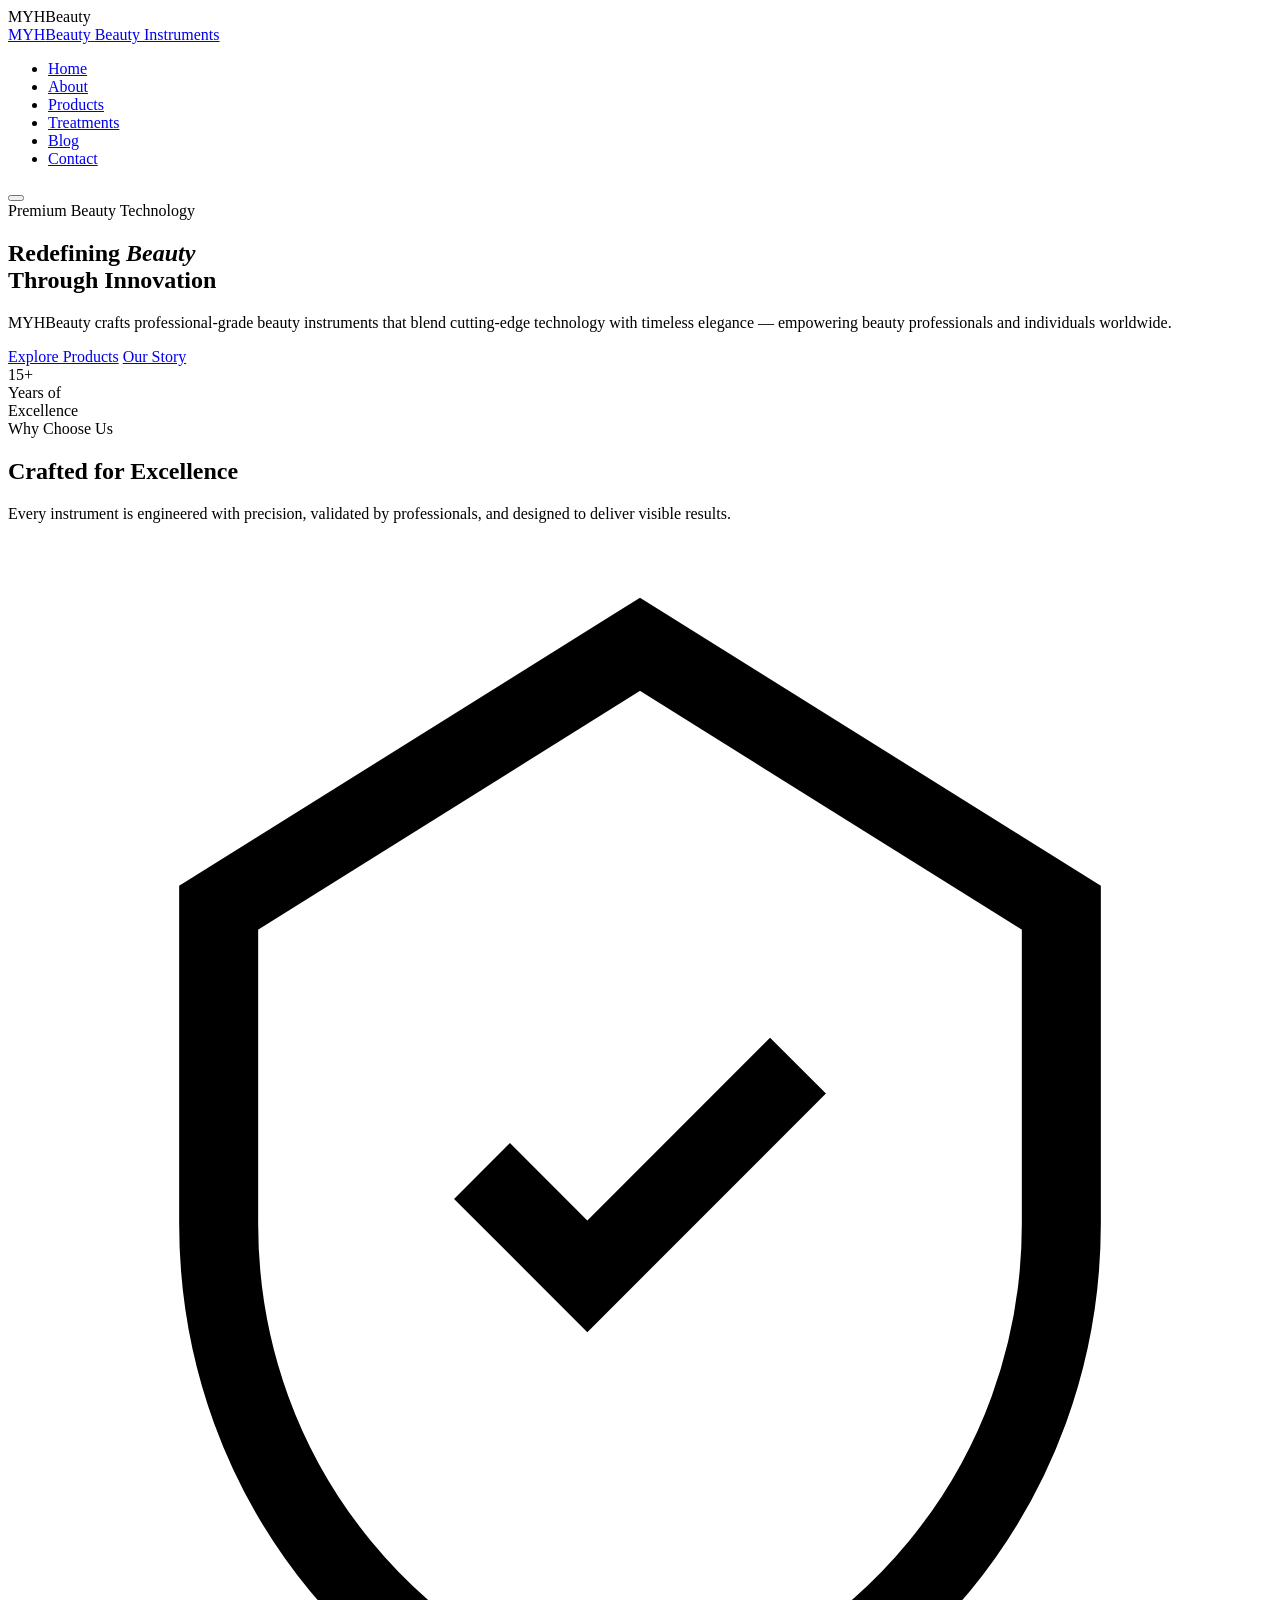
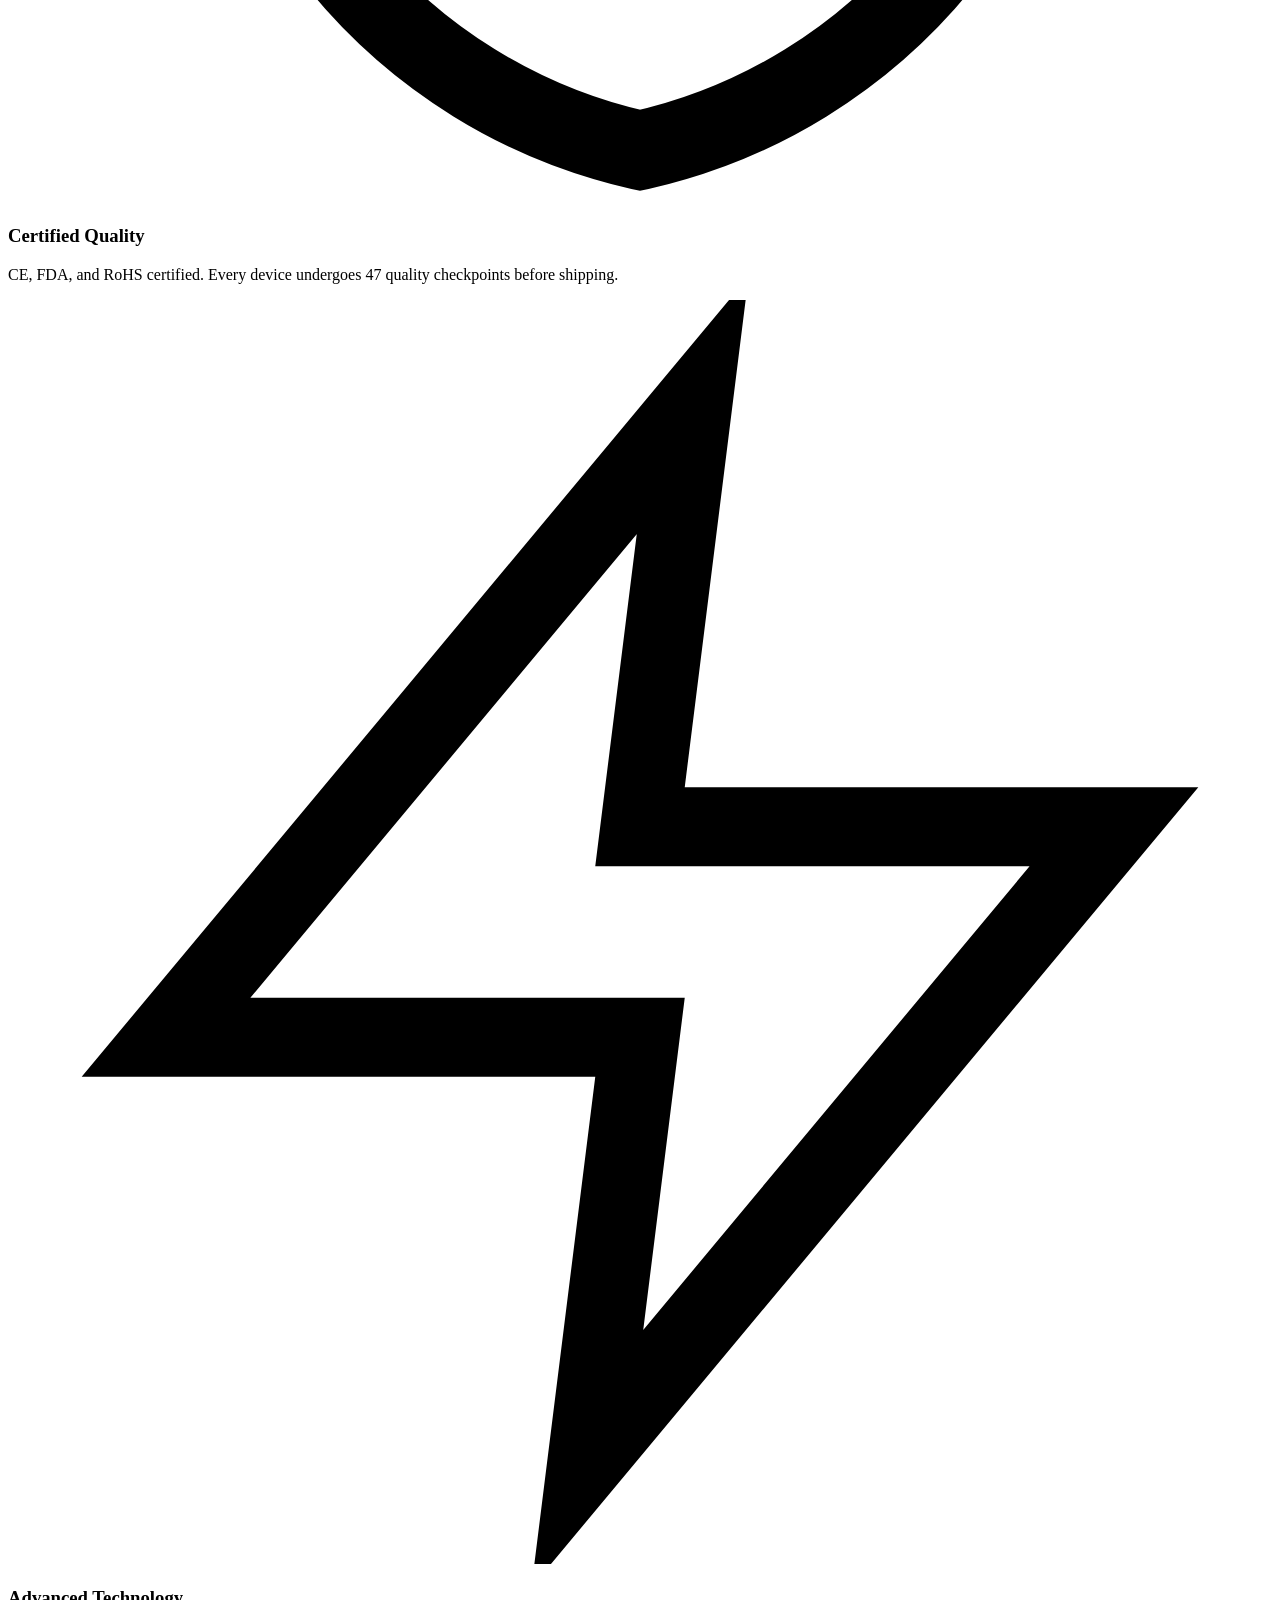
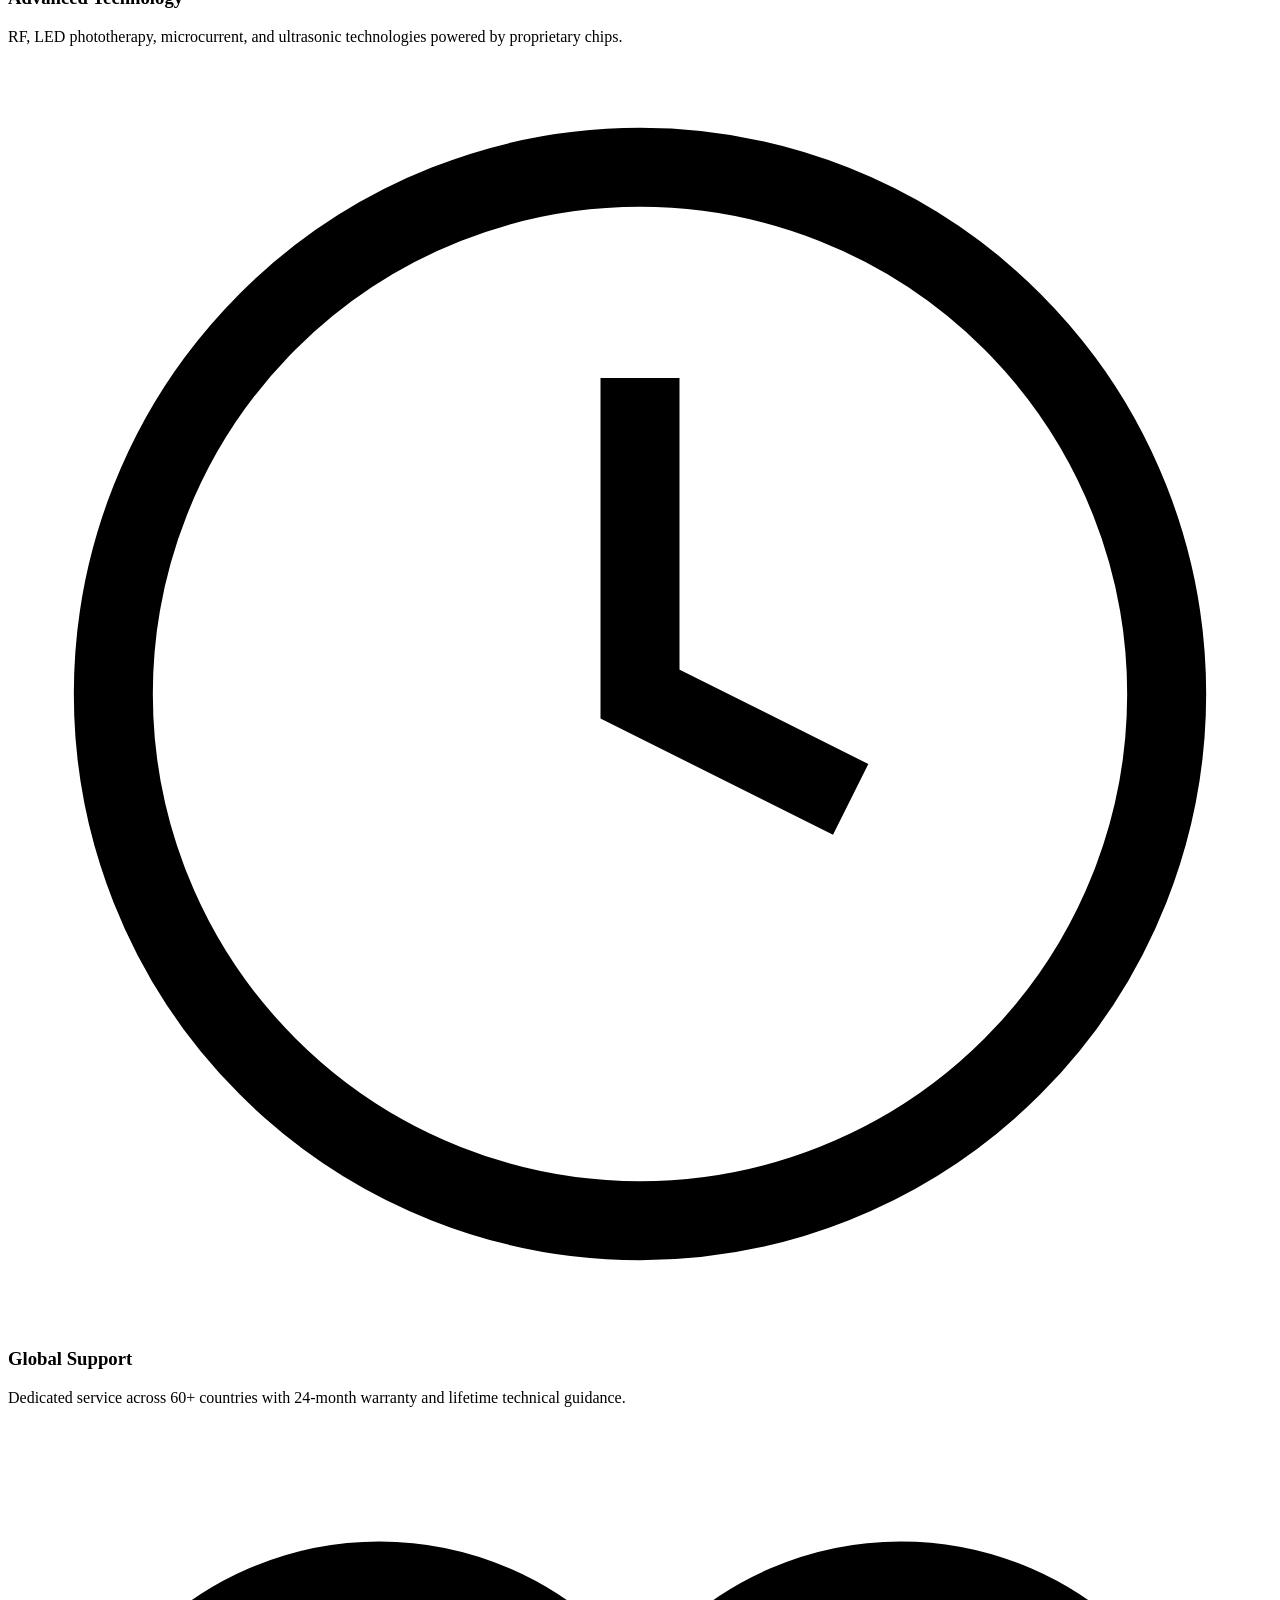
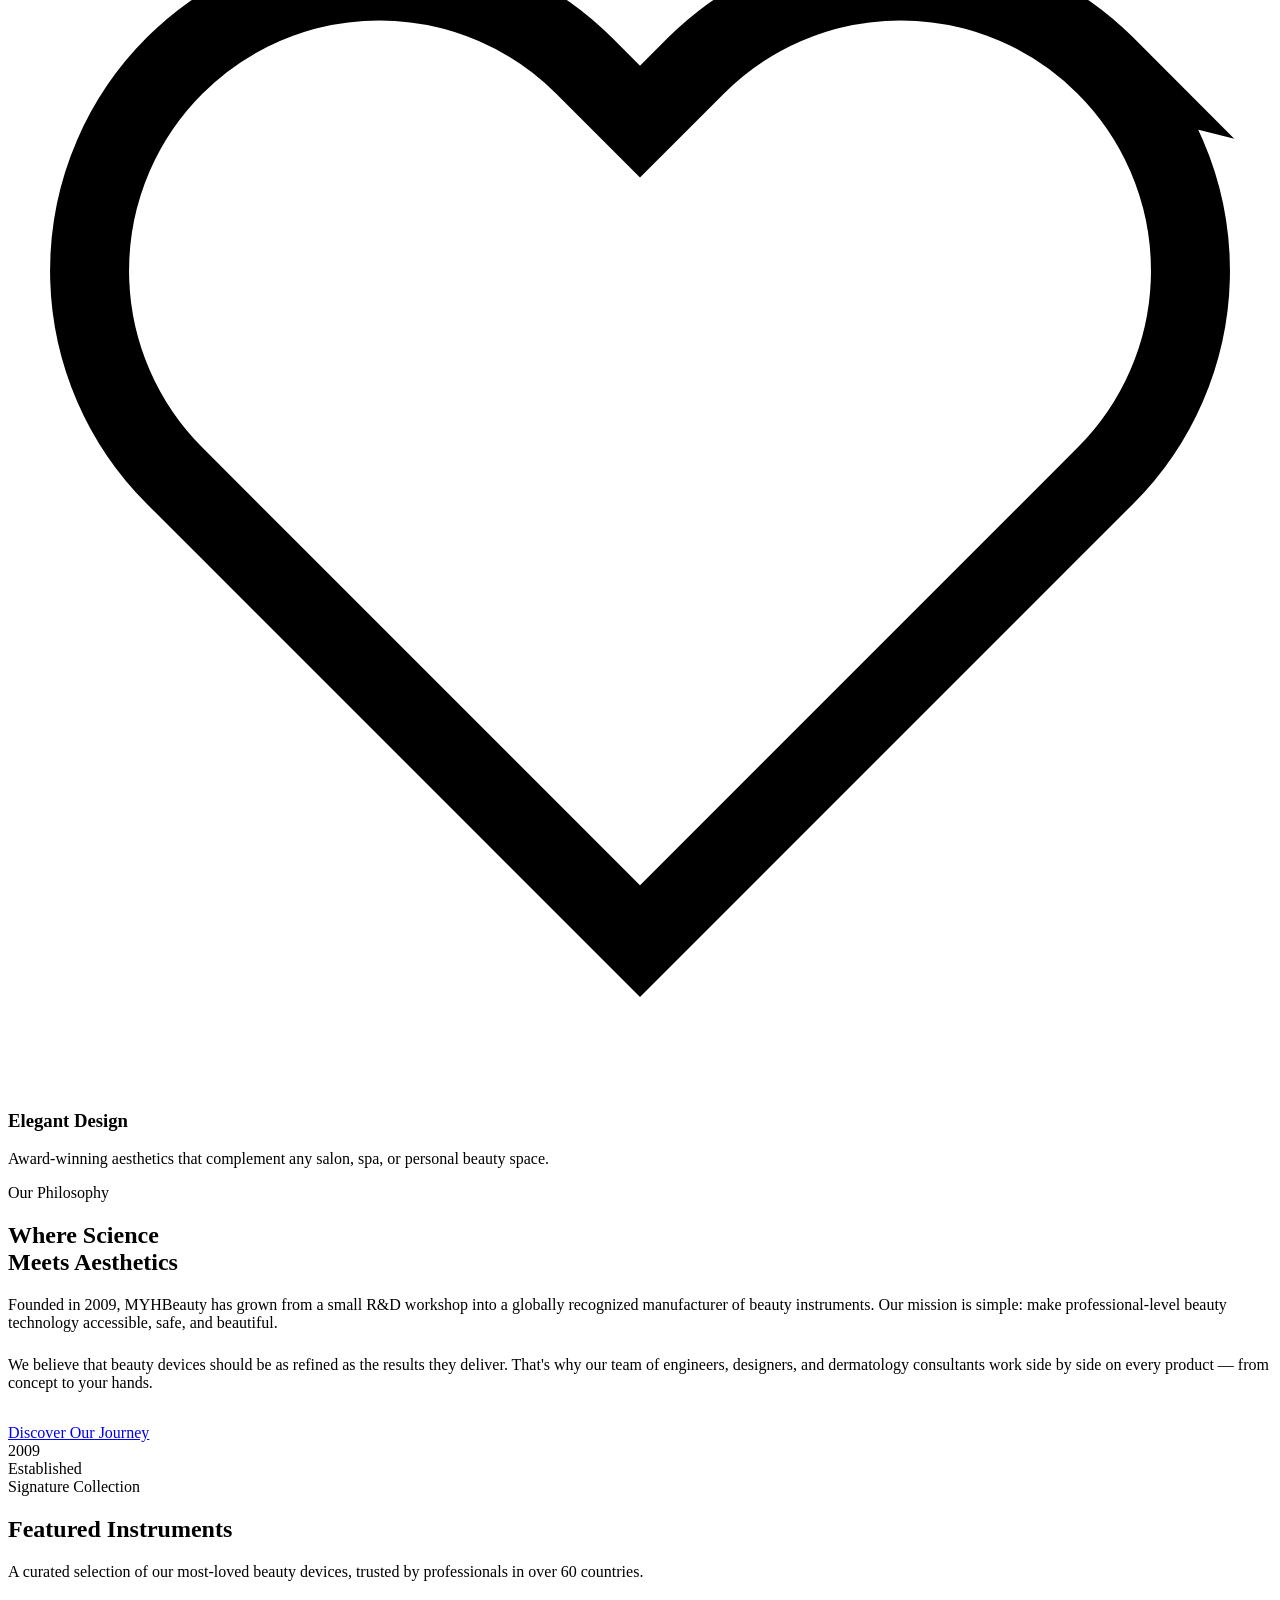
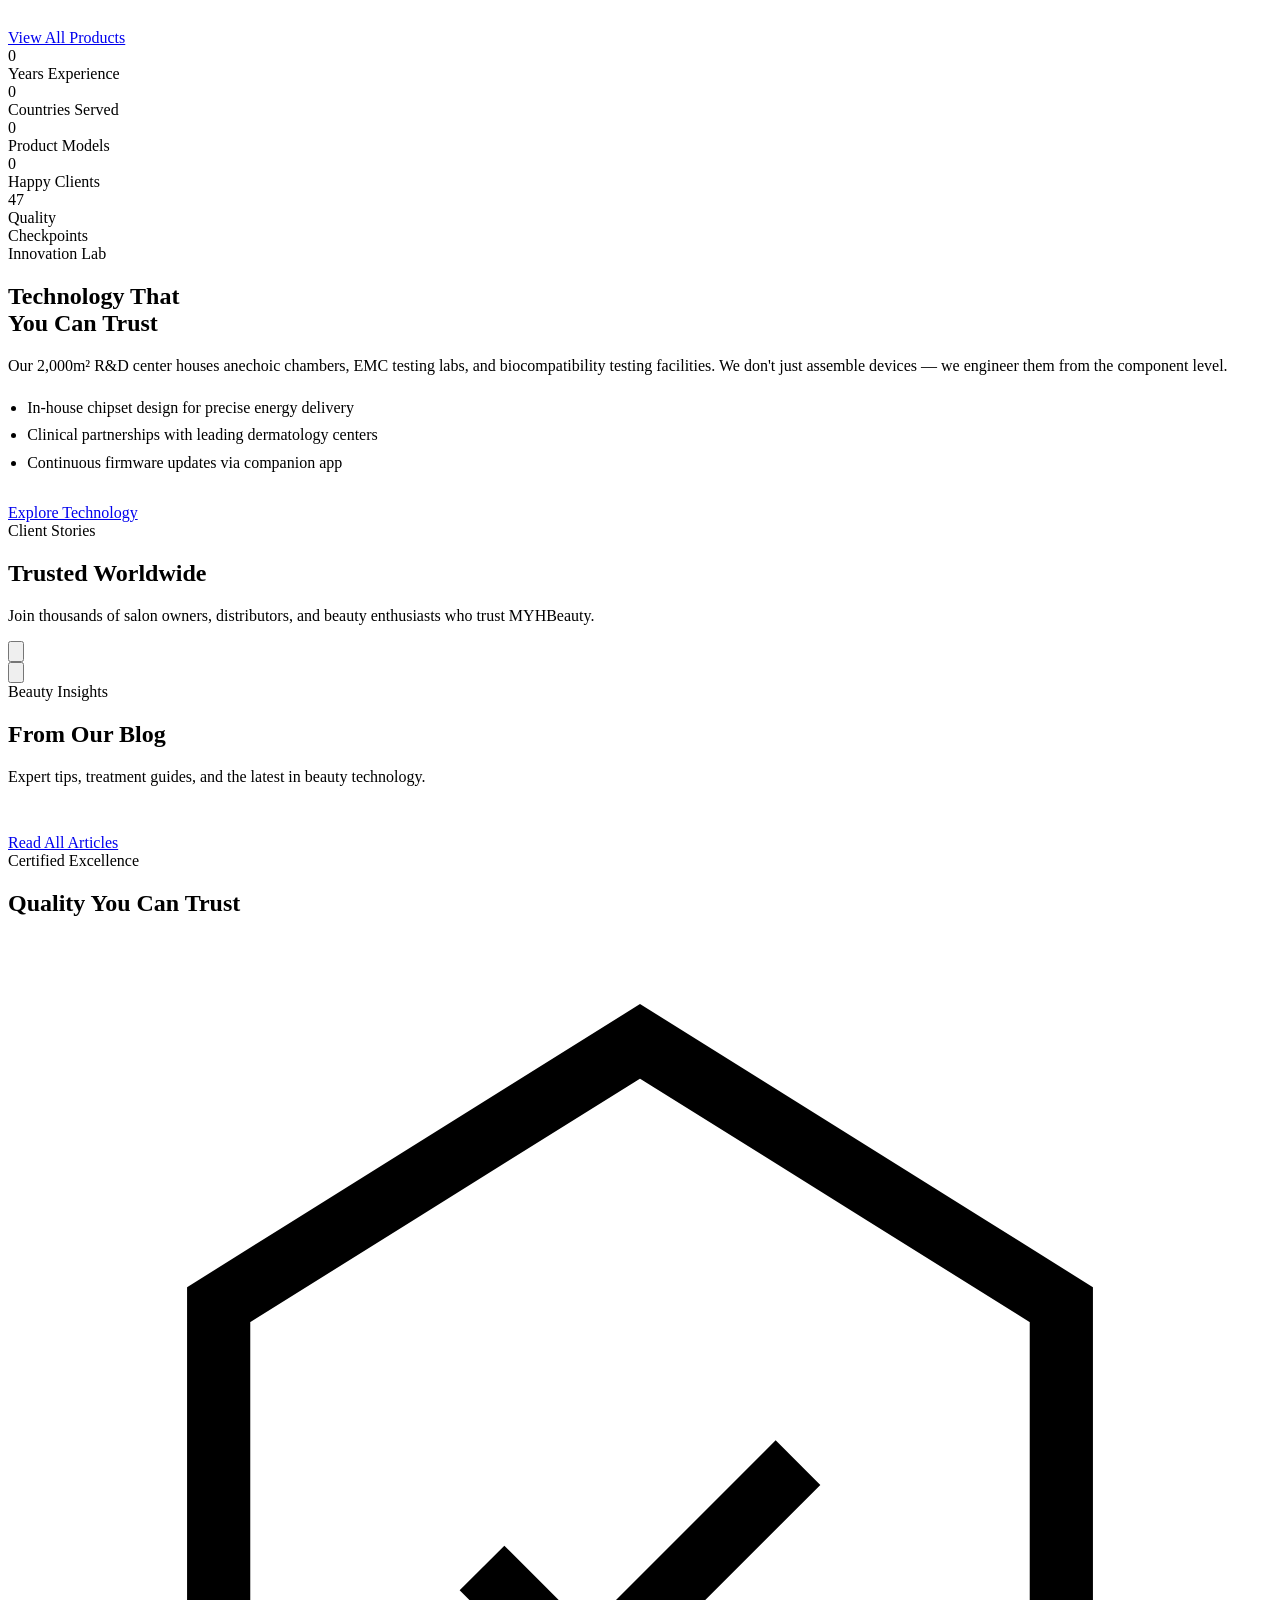
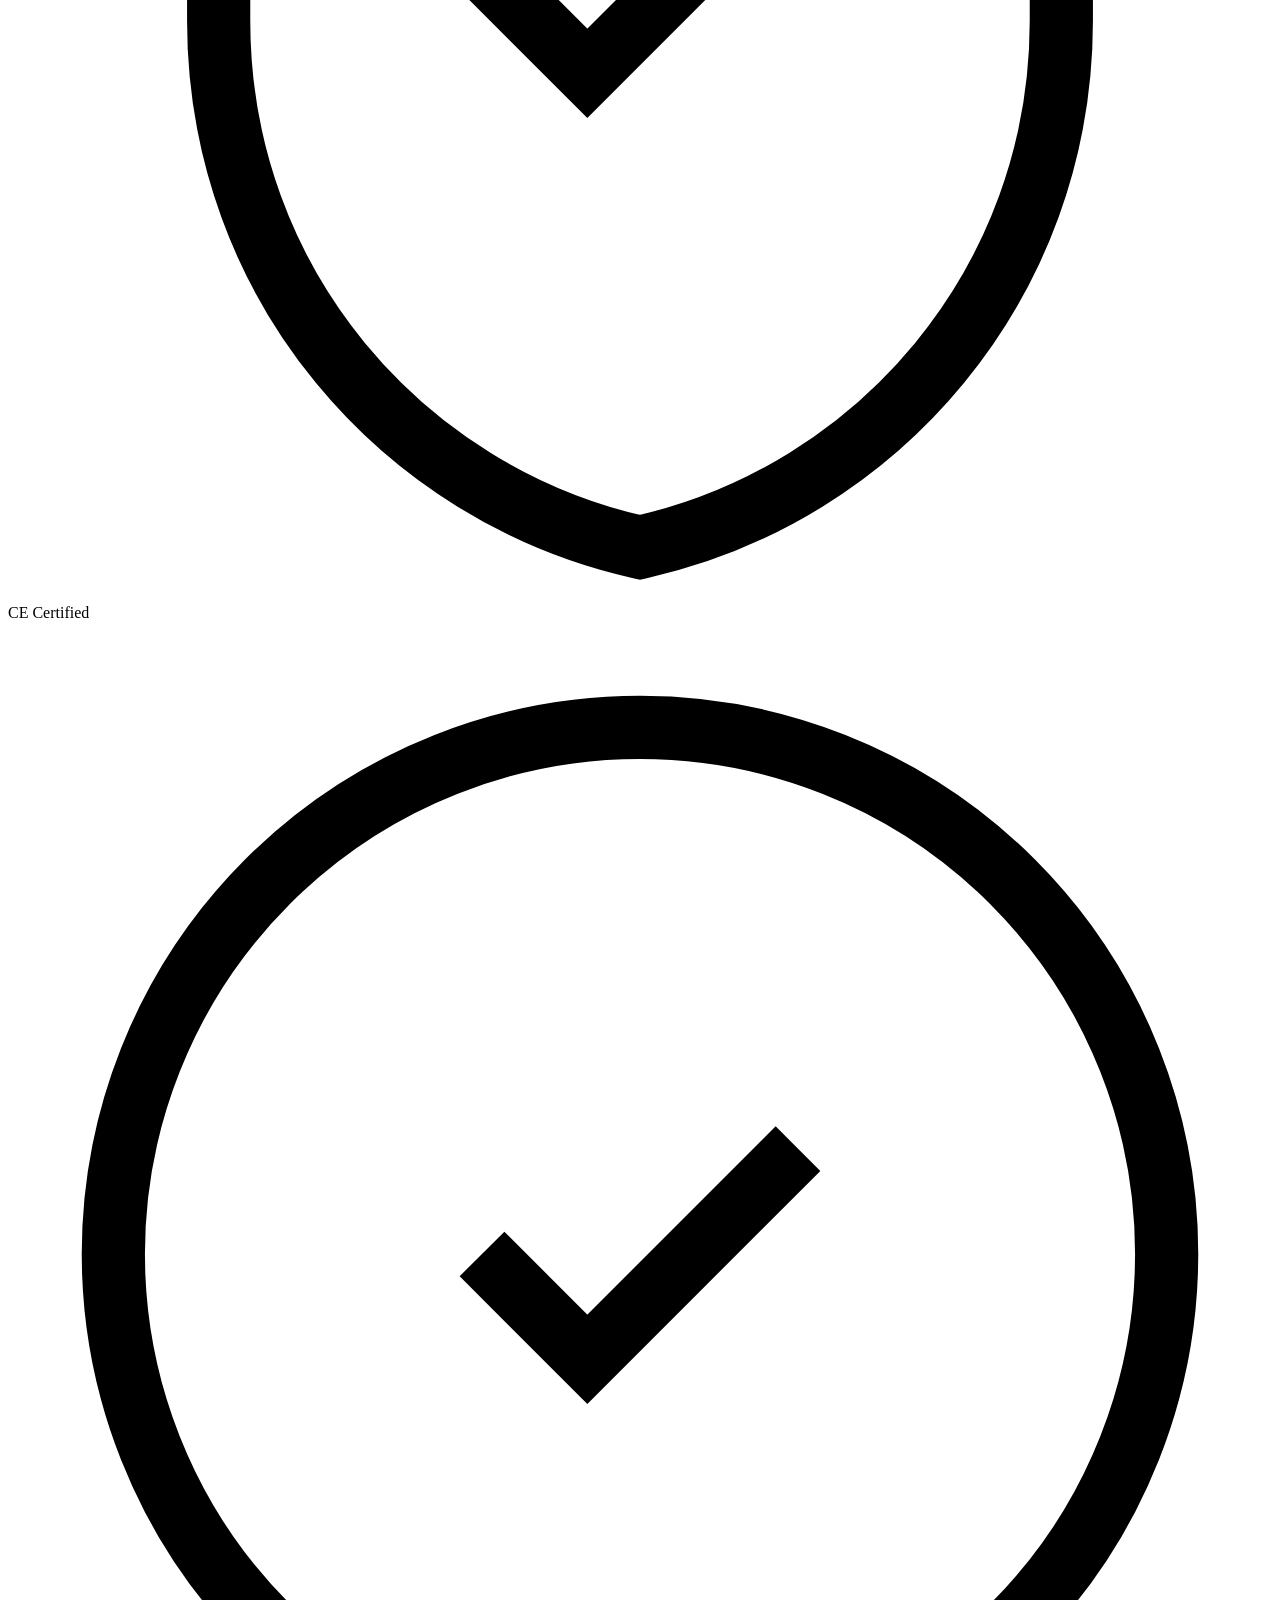
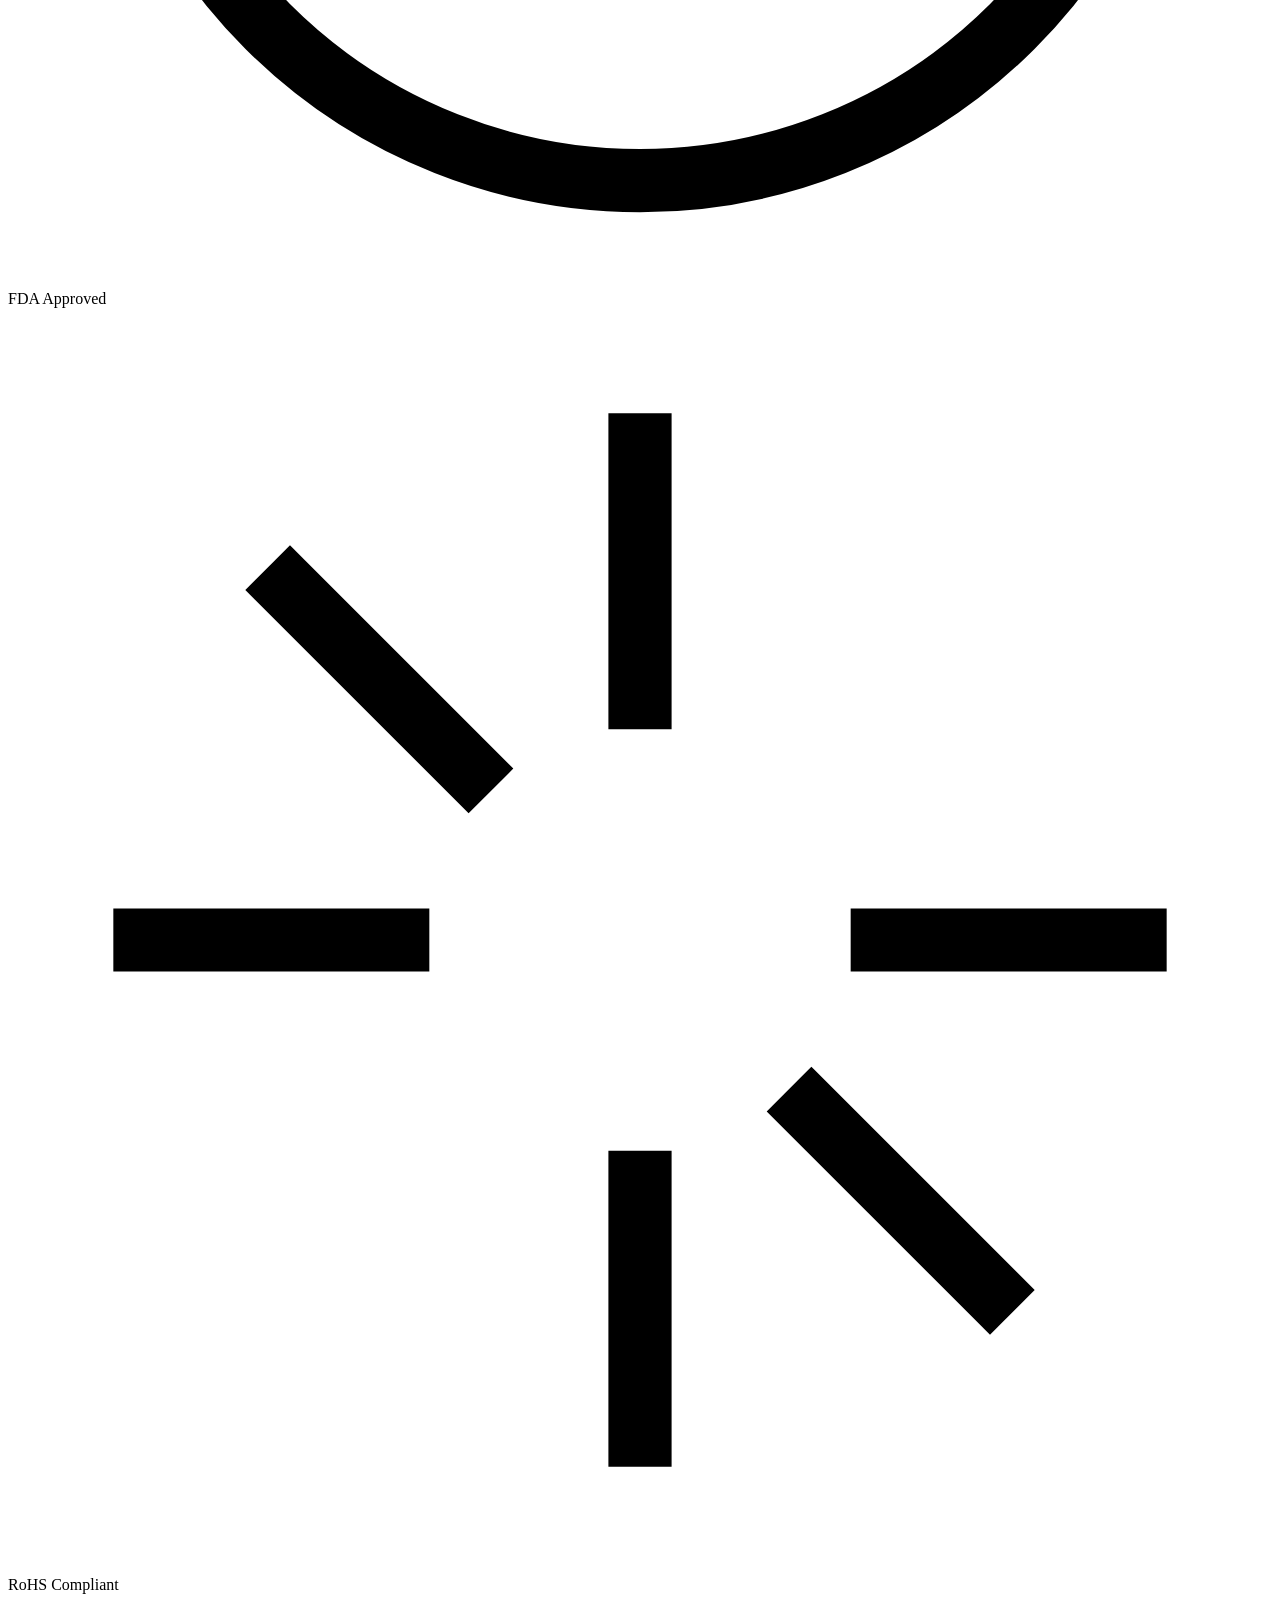
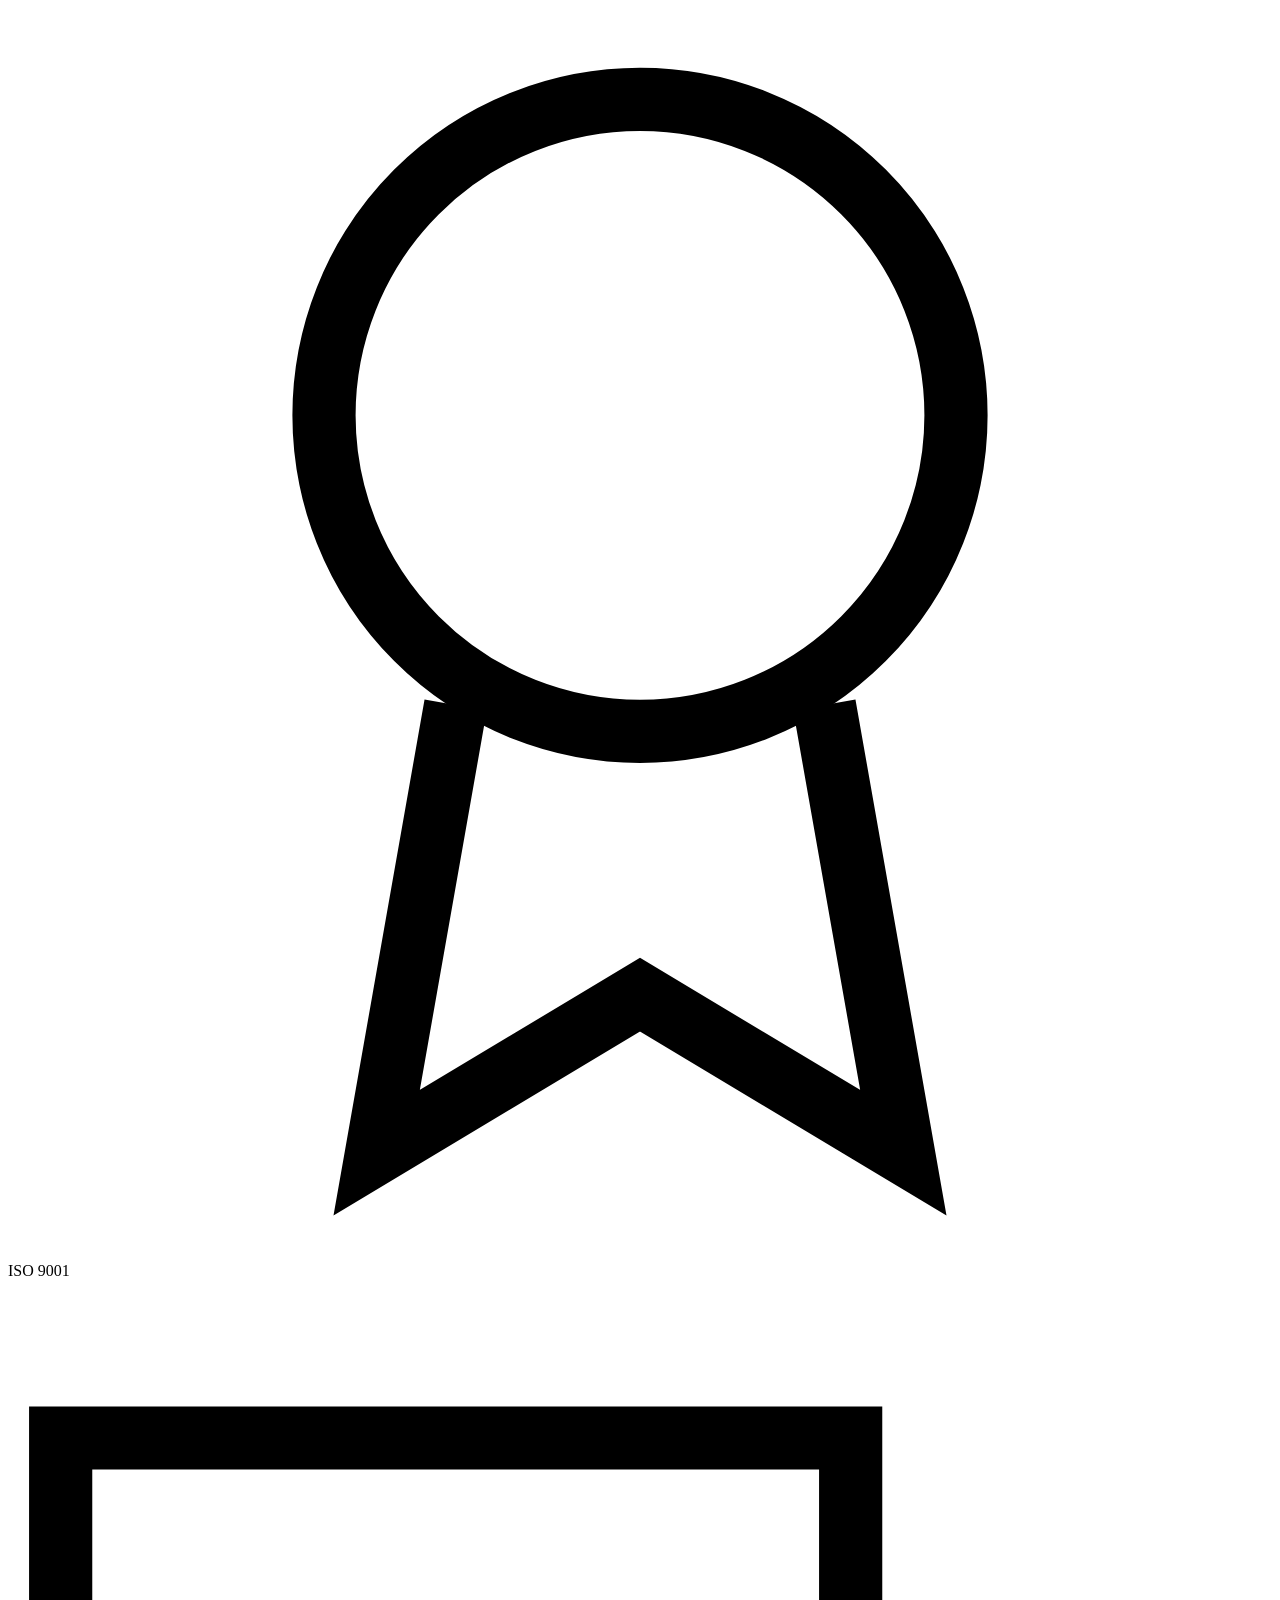
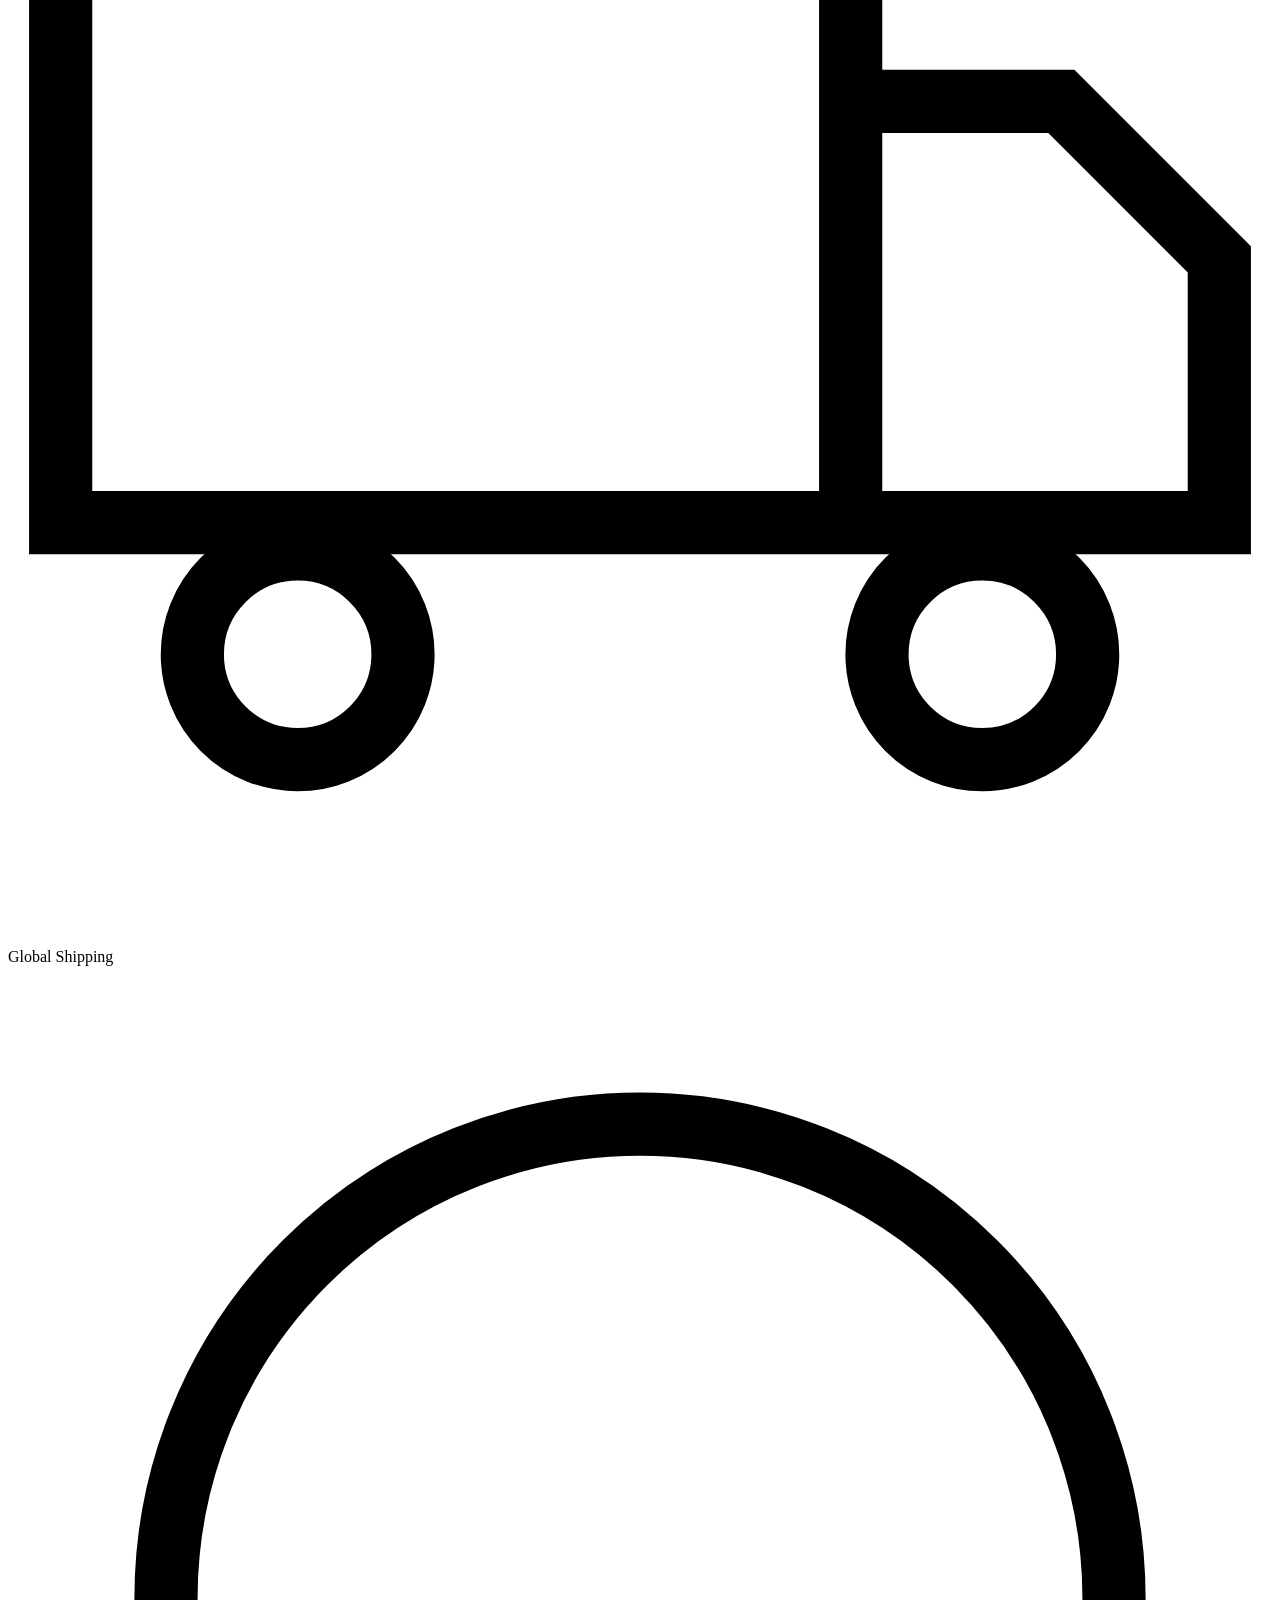
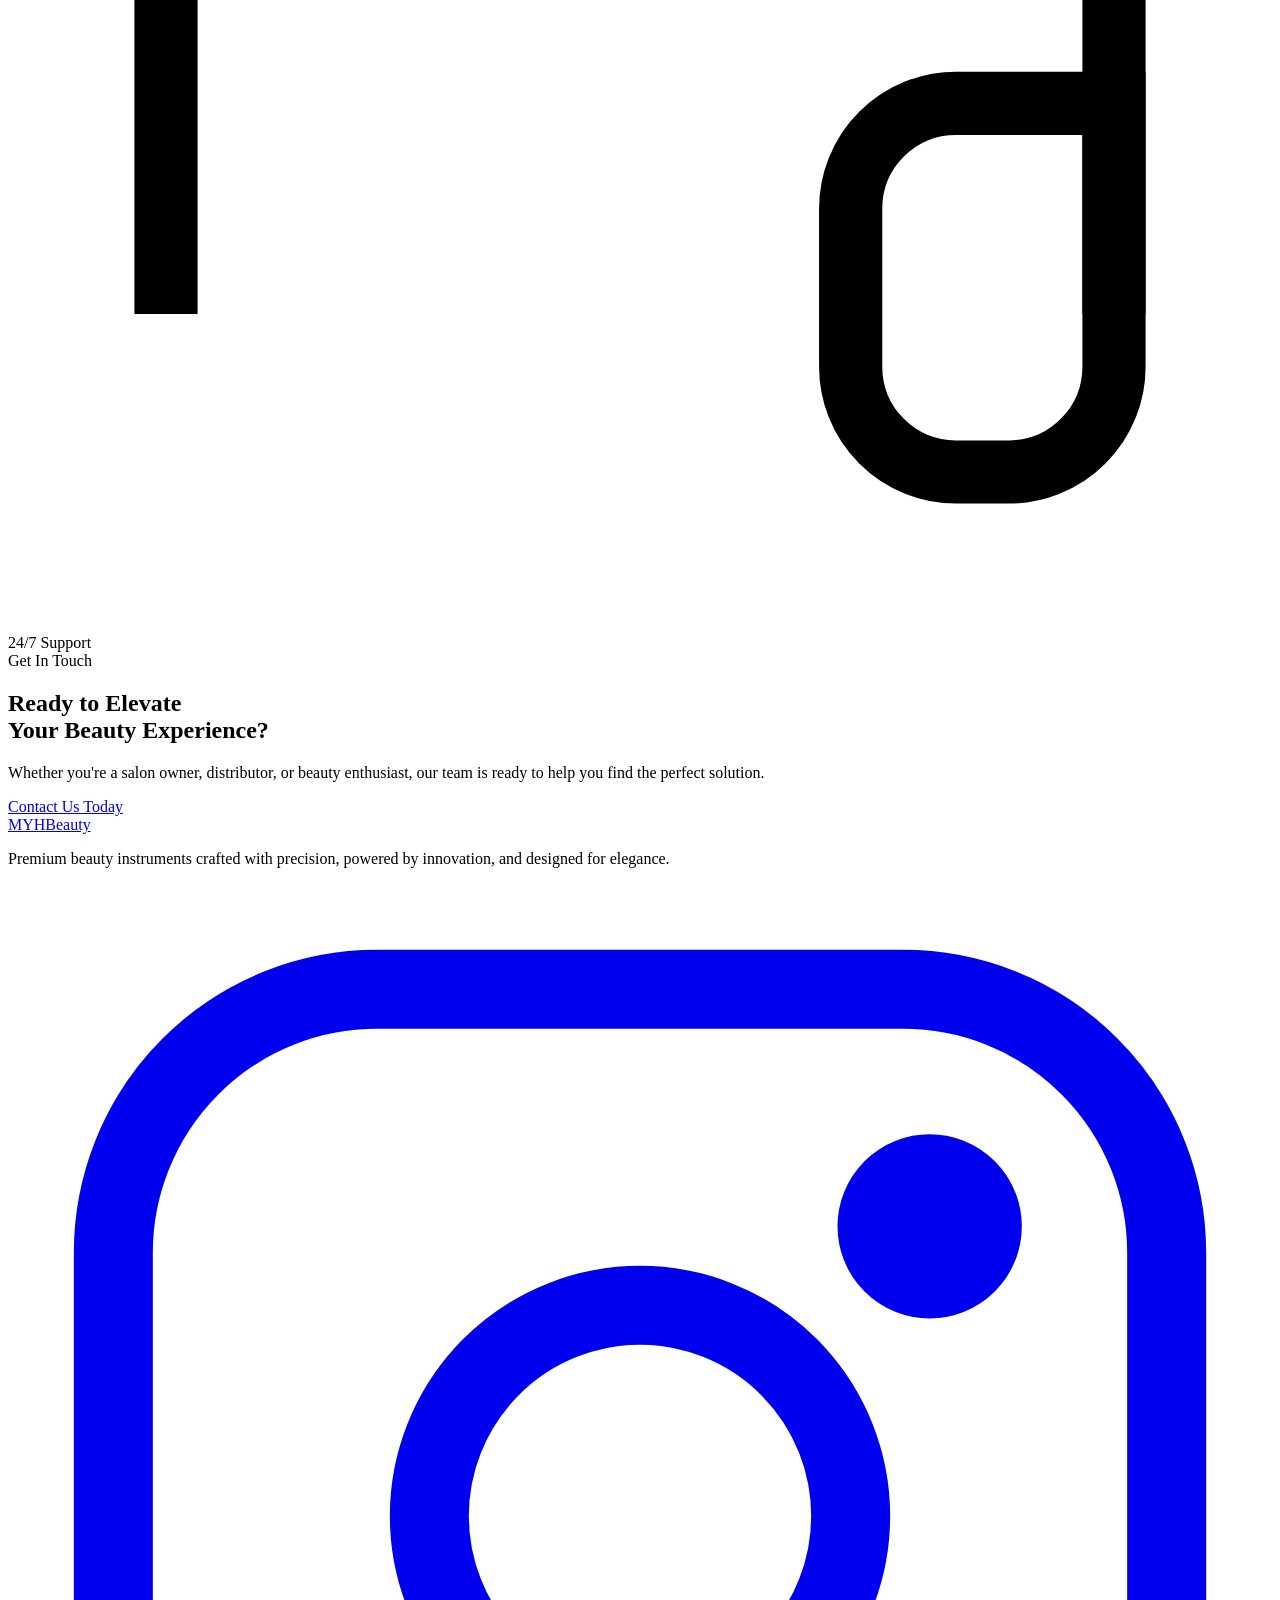
==== index.html @ b7e2413a "Add files via upload" ====
<!DOCTYPE html>
<html lang="en">
<head>
  <meta charset="UTF-8">
  <meta name="viewport" content="width=device-width, initial-scale=1.0">
  <title>MYHBeauty — Professional Beauty Instruments</title>
  <meta name="description" content="MYHBeauty designs and manufactures premium beauty instruments combining innovative technology with elegant design. RF, LED, microcurrent and ultrasonic devices for professional and home use.">
  <link rel="icon" type="image/svg+xml" href="favicon.svg">
  <meta property="og:type" content="website">
  <meta property="og:title" content="MYHBeauty — Professional Beauty Instruments">
  <meta property="og:description" content="Premium beauty instruments combining innovative technology with elegant design. RF, LED, microcurrent and ultrasonic devices for professional and home use.">
  <meta property="og:url" content="https://www.myhbeauty.com/index.html">
  <meta property="og:site_name" content="MYHBeauty">
  <meta name="twitter:card" content="summary_large_image">
  <link rel="preconnect" href="https://fonts.googleapis.com">
  <link rel="preconnect" href="https://fonts.gstatic.com" crossorigin>
  <link href="https://fonts.googleapis.com/css2?family=Cormorant+Garamond:ital,wght@0,400;0,500;0,600;1,400;1,500&family=Jost:wght@300;400;500;600&display=swap" rel="stylesheet">
  <link rel="stylesheet" href="css/style.css">
</head>
<body>

  <!-- Loader -->
  <div class="loader">
    <div class="loader-text">MYHBeauty</div>
  </div>

  <!-- Navigation -->
  <nav class="nav">
    <div class="container nav-inner">
      <a href="index.html" class="nav-logo">
        MYH<span>Beauty</span>
        <span class="sub">Beauty Instruments</span>
      </a>
      <ul class="nav-links">
        <li><a href="index.html">Home</a></li>
        <li><a href="about.html">About</a></li>
        <li><a href="products.html">Products</a></li>
        <li><a href="treatments.html">Treatments</a></li>
        <li><a href="blog.html">Blog</a></li>
        <li><a href="contact.html">Contact</a></li>
      </ul>
      <button class="nav-toggle" aria-label="Menu">
        <span></span><span></span><span></span>
      </button>
    </div>
  </nav>

  <!-- Hero -->
  <section class="hero">
    <div class="hero-bg"></div>
    <div class="container">
      <div class="hero-content">
        <span class="eyebrow reveal">Premium Beauty Technology</span>
        <h1 class="reveal reveal-delay-1">Redefining <em>Beauty</em><br>Through Innovation</h1>
        <p class="lead reveal reveal-delay-2">
          MYHBeauty crafts professional-grade beauty instruments that blend
          cutting-edge technology with timeless elegance — empowering beauty
          professionals and individuals worldwide.
        </p>
        <div class="hero-actions reveal reveal-delay-3">
          <a href="products.html" class="btn btn-primary btn-arrow">Explore Products</a>
          <a href="about.html" class="btn btn-outline">Our Story</a>
        </div>
      </div>
    </div>
    <div class="hero-visual">
      <div class="hero-circle reveal reveal-delay-2">
        <div class="hero-circle-text">
          <div class="num">15+</div>
          <div class="label">Years of<br>Excellence</div>
        </div>
      </div>
    </div>
  </section>

  <!-- Features -->
  <section class="section bg-warm">
    <div class="container">
      <div class="section-title reveal">
        <span class="eyebrow">Why Choose Us</span>
        <h2>Crafted for Excellence</h2>
        <p class="lead">Every instrument is engineered with precision, validated by professionals, and designed to deliver visible results.</p>
      </div>
      <div class="features">
        <div class="feature-card reveal">
          <div class="feature-icon">
            <svg viewBox="0 0 24 24" fill="none" stroke="currentColor" stroke-width="1.5"><path d="M12 2L4 7v6c0 5 3.5 9 8 10 4.5-1 8-5 8-10V7l-8-5z"/><path d="M9 12l2 2 4-4"/></svg>
          </div>
          <h3>Certified Quality</h3>
          <p>CE, FDA, and RoHS certified. Every device undergoes 47 quality checkpoints before shipping.</p>
        </div>
        <div class="feature-card reveal reveal-delay-1">
          <div class="feature-icon">
            <svg viewBox="0 0 24 24" fill="none" stroke="currentColor" stroke-width="1.5"><path d="M13 2L3 14h9l-1 8 10-12h-9l1-8z"/></svg>
          </div>
          <h3>Advanced Technology</h3>
          <p>RF, LED phototherapy, microcurrent, and ultrasonic technologies powered by proprietary chips.</p>
        </div>
        <div class="feature-card reveal reveal-delay-2">
          <div class="feature-icon">
            <svg viewBox="0 0 24 24" fill="none" stroke="currentColor" stroke-width="1.5"><circle cx="12" cy="12" r="10"/><path d="M12 6v6l4 2"/></svg>
          </div>
          <h3>Global Support</h3>
          <p>Dedicated service across 60+ countries with 24-month warranty and lifetime technical guidance.</p>
        </div>
        <div class="feature-card reveal reveal-delay-3">
          <div class="feature-icon">
            <svg viewBox="0 0 24 24" fill="none" stroke="currentColor" stroke-width="1.5"><path d="M20.84 4.61a5.5 5.5 0 00-7.78 0L12 5.67l-1.06-1.06a5.5 5.5 0 00-7.78 7.78l1.06 1.06L12 21.23l7.78-7.78 1.06-1.06a5.5 5.5 0 000-7.78z"/></svg>
          </div>
          <h3>Elegant Design</h3>
          <p>Award-winning aesthetics that complement any salon, spa, or personal beauty space.</p>
        </div>
      </div>
    </div>
  </section>

  <!-- Split: About Preview -->
  <section class="section">
    <div class="container">
      <div class="split">
        <div class="split-text reveal">
          <span class="eyebrow">Our Philosophy</span>
          <h2>Where Science<br>Meets Aesthetics</h2>
          <p class="lead" style="margin-bottom: 1.5rem;">
            Founded in 2009, MYHBeauty has grown from a small R&D workshop into a
            globally recognized manufacturer of beauty instruments. Our mission
            is simple: make professional-level beauty technology accessible,
            safe, and beautiful.
          </p>
          <p style="color: var(--c-text-soft); margin-bottom: 2rem;">
            We believe that beauty devices should be as refined as the results
            they deliver. That's why our team of engineers, designers, and
            dermatology consultants work side by side on every product — from
            concept to your hands.
          </p>
          <a href="about.html" class="btn btn-outline btn-arrow">Discover Our Journey</a>
        </div>
        <div class="split-visual gradient-1 reveal reveal-delay-1">
          <div class="split-visual-pattern"></div>
          <div class="split-visual-badge">
            <div class="num">2009</div>
            <div class="label">Established</div>
          </div>
        </div>
      </div>
    </div>
  </section>

  <!-- Featured Products -->
  <section class="section bg-warm">
    <div class="container">
      <div class="section-title reveal">
        <span class="eyebrow">Signature Collection</span>
        <h2>Featured Instruments</h2>
        <p class="lead">A curated selection of our most-loved beauty devices, trusted by professionals in over 60 countries.</p>
      </div>
      <div class="product-grid" id="featuredProducts"><!-- Featured products rendered dynamically from Store --></div>
      <div class="text-center reveal" style="margin-top: 3rem;">
        <a href="products.html" class="btn btn-primary btn-arrow">View All Products</a>
      </div>
    </div>
  </section>

  <!-- Stats -->
  <section class="section bg-dark">
    <div class="container">
      <div class="stats">
        <div class="stat-item reveal">
          <div class="num"><span data-count="15" data-suffix="+">0</span></div>
          <div class="label">Years Experience</div>
        </div>
        <div class="stat-item reveal reveal-delay-1">
          <div class="num"><span data-count="60" data-suffix="+">0</span></div>
          <div class="label">Countries Served</div>
        </div>
        <div class="stat-item reveal reveal-delay-2">
          <div class="num"><span data-count="200" data-suffix="+">0</span></div>
          <div class="label">Product Models</div>
        </div>
        <div class="stat-item reveal reveal-delay-3">
          <div class="num"><span data-count="50" data-suffix="K+">0</span></div>
          <div class="label">Happy Clients</div>
        </div>
      </div>
    </div>
  </section>

  <!-- Split: Technology -->
  <section class="section">
    <div class="container">
      <div class="split split-reverse">
        <div class="split-visual gradient-2 reveal">
          <div class="split-visual-pattern"></div>
          <div class="split-visual-badge">
            <div class="num">47</div>
            <div class="label">Quality<br>Checkpoints</div>
          </div>
        </div>
        <div class="split-text reveal reveal-delay-1">
          <span class="eyebrow">Innovation Lab</span>
          <h2>Technology That<br>You Can Trust</h2>
          <p class="lead" style="margin-bottom: 1.5rem;">
            Our 2,000m² R&D center houses anechoic chambers, EMC testing labs,
            and biocompatibility testing facilities. We don't just assemble
            devices — we engineer them from the component level.
          </p>
          <ul style="margin-bottom: 2rem; padding-left: 1.2rem; color: var(--c-text-soft);">
            <li style="margin-bottom: .6rem;">In-house chipset design for precise energy delivery</li>
            <li style="margin-bottom: .6rem;">Clinical partnerships with leading dermatology centers</li>
            <li style="margin-bottom: .6rem;">Continuous firmware updates via companion app</li>
          </ul>
          <a href="products.html" class="btn btn-outline btn-arrow">Explore Technology</a>
        </div>
      </div>
    </div>
  </section>

  <!-- Testimonials -->
  <section class="section bg-warm">
    <div class="container">
      <div class="section-title reveal">
        <span class="eyebrow">Client Stories</span>
        <h2>Trusted Worldwide</h2>
        <p class="lead">Join thousands of salon owners, distributors, and beauty enthusiasts who trust MYHBeauty.</p>
      </div>
      <div class="testimonials-wrapper reveal">
        <button class="testimonial-nav testimonial-prev" id="testimonialPrev" aria-label="Previous">
          <svg viewBox="0 0 24 24" fill="none" stroke="currentColor" stroke-width="2"><path d="M15 18l-6-6 6-6"/></svg>
        </button>
        <div class="testimonials-slider" id="testimonialsSlider"><!-- Testimonials rendered dynamically --></div>
        <button class="testimonial-nav testimonial-next" id="testimonialNext" aria-label="Next">
          <svg viewBox="0 0 24 24" fill="none" stroke="currentColor" stroke-width="2"><path d="M9 18l6-6-6-6"/></svg>
        </button>
      </div>
      <div class="testimonial-dots" id="testimonialDots"></div>
    </div>
  </section>

  <!-- Blog Preview -->
  <section class="section">
    <div class="container">
      <div class="section-title reveal">
        <span class="eyebrow">Beauty Insights</span>
        <h2>From Our Blog</h2>
        <p class="lead">Expert tips, treatment guides, and the latest in beauty technology.</p>
      </div>
      <div class="blog-grid" id="homeBlogPreview"><!-- Blog articles rendered dynamically --></div>
      <div class="text-center reveal" style="margin-top: 3rem;">
        <a href="blog.html" class="btn btn-outline btn-arrow">Read All Articles</a>
      </div>
    </div>
  </section>

  <!-- Trust & Certifications -->
  <section class="section bg-dark">
    <div class="container">
      <div class="section-title reveal">
        <span class="eyebrow">Certified Excellence</span>
        <h2 style="color:var(--c-white);">Quality You Can Trust</h2>
      </div>
      <div class="trust-badges">
        <div class="trust-badge reveal">
          <div class="trust-icon"><svg viewBox="0 0 24 24" fill="none" stroke="currentColor" stroke-width="1.2"><path d="M12 2L4 7v6c0 5 3.5 9 8 10 4.5-1 8-5 8-10V7l-8-5z"/><path d="M9 12l2 2 4-4"/></svg></div>
          <span>CE Certified</span>
        </div>
        <div class="trust-badge reveal reveal-delay-1">
          <div class="trust-icon"><svg viewBox="0 0 24 24" fill="none" stroke="currentColor" stroke-width="1.2"><circle cx="12" cy="12" r="10"/><path d="M9 12l2 2 4-4"/></svg></div>
          <span>FDA Approved</span>
        </div>
        <div class="trust-badge reveal reveal-delay-2">
          <div class="trust-icon"><svg viewBox="0 0 24 24" fill="none" stroke="currentColor" stroke-width="1.2"><path d="M12 2v6M12 16v6M4.93 4.93l4.24 4.24M14.83 14.83l4.24 4.24M2 12h6M16 12h6"/></svg></div>
          <span>RoHS Compliant</span>
        </div>
        <div class="trust-badge reveal reveal-delay-3">
          <div class="trust-icon"><svg viewBox="0 0 24 24" fill="none" stroke="currentColor" stroke-width="1.2"><circle cx="12" cy="8" r="6"/><path d="M8.5 13.5L7 22l5-3 5 3-1.5-8.5"/></svg></div>
          <span>ISO 9001</span>
        </div>
        <div class="trust-badge reveal">
          <div class="trust-icon"><svg viewBox="0 0 24 24" fill="none" stroke="currentColor" stroke-width="1.2"><path d="M1 3h15v13H1zM16 8h4l3 3v5h-7"/><circle cx="5.5" cy="18.5" r="2"/><circle cx="18.5" cy="18.5" r="2"/></svg></div>
          <span>Global Shipping</span>
        </div>
        <div class="trust-badge reveal reveal-delay-1">
          <div class="trust-icon"><svg viewBox="0 0 24 24" fill="none" stroke="currentColor" stroke-width="1.2"><path d="M3 18v-6a9 9 0 0118 0v6"/><path d="M21 19a2 2 0 01-2 2h-1a2 2 0 01-2-2v-3a2 2 0 012-2h3z"/></svg></div>
          <span>24/7 Support</span>
        </div>
      </div>
    </div>
  </section>

  <!-- CTA Banner -->
  <section class="cta-banner bg-warm">
    <div class="container container-narrow">
      <div class="reveal">
        <span class="eyebrow">Get In Touch</span>
        <h2>Ready to Elevate<br>Your Beauty Experience?</h2>
        <p class="lead">
          Whether you're a salon owner, distributor, or beauty enthusiast,
          our team is ready to help you find the perfect solution.
        </p>
        <a href="contact.html" class="btn btn-primary btn-arrow">Contact Us Today</a>
      </div>
    </div>
  </section>

  <!-- Footer -->
  <footer class="footer">
    <div class="container">
      <div class="footer-grid">
        <div class="footer-brand">
          <a href="index.html" class="nav-logo">MYH<span style="color:var(--c-accent)">Beauty</span></a>
          <p>Premium beauty instruments crafted with precision, powered by innovation, and designed for elegance.</p>
          <div class="footer-social">
            <a href="#" aria-label="Instagram"><svg viewBox="0 0 24 24" fill="none" stroke="currentColor" stroke-width="1.5"><rect x="2" y="2" width="20" height="20" rx="5"/><circle cx="12" cy="12" r="4"/><circle cx="17.5" cy="6.5" r="1" fill="currentColor"/></svg></a>
            <a href="#" aria-label="Facebook"><svg viewBox="0 0 24 24" fill="none" stroke="currentColor" stroke-width="1.5"><path d="M18 2h-3a5 5 0 00-5 5v3H7v4h3v8h4v-8h3l1-4h-4V7a1 1 0 011-1h3z"/></svg></a>
            <a href="#" aria-label="LinkedIn"><svg viewBox="0 0 24 24" fill="none" stroke="currentColor" stroke-width="1.5"><path d="M16 8a6 6 0 016 6v7h-4v-7a2 2 0 00-4 0v7h-4v-7a6 6 0 016-6z"/><rect x="2" y="9" width="4" height="12"/><circle cx="4" cy="4" r="2"/></svg></a>
            <a href="#" aria-label="YouTube"><svg viewBox="0 0 24 24" fill="none" stroke="currentColor" stroke-width="1.5"><path d="M22.54 6.42a2.78 2.78 0 00-1.94-2C18.88 4 12 4 12 4s-6.88 0-8.6.42a2.78 2.78 0 00-1.94 2A29 29 0 001 11.75a29 29 0 00.46 5.33A2.78 2.78 0 003.4 19c1.72.46 8.6.42 8.6.42s6.88 0 8.6-.42a2.78 2.78 0 001.94-2 29 29 0 00.46-5.25 29 29 0 00-.46-5.33z"/><path d="M9.75 15.02l5.75-3.27-5.75-3.27v6.54z" fill="currentColor"/></svg></a>
          </div>
        </div>
        <div class="footer-col">
          <h4>Company</h4>
          <ul>
            <li><a href="about.html">About Us</a></li>
            <li><a href="treatments.html">Treatments</a></li>
            <li><a href="blog.html">Blog</a></li>
            <li><a href="contact.html">Contact</a></li>
          </ul>
        </div>
        <div class="footer-col">
          <h4>Products</h4>
          <ul>
            <li><a href="products.html?cat=cavitation">Cavitation Machines</a></li>
            <li><a href="products.html?cat=derma">Dermabrasion</a></li>
            <li><a href="products.html?cat=hair">Hair Removal</a></li>
            <li><a href="products.html?cat=ems">EMS Machines</a></li>
          </ul>
        </div>
        <div class="footer-col">
          <h4>Newsletter</h4>
          <p style="font-size: var(--fs-sm); margin-bottom: 0;">Subscribe for product updates and beauty tips.</p>
          <form class="newsletter-form">
            <input type="email" placeholder="Your email" required>
            <button type="submit">Join</button>
          </form>
        </div>
      </div>
      <div class="footer-bottom">
        <p>&copy; 2024-2026 MYHBeauty. All rights reserved. | Beauty Instruments Manufacturer | <a href="login.html" style="color:var(--c-accent); margin-left:.5rem;">Admin Dashboard</a></p>
      </div>
    </div>
  </footer>

  <!-- Scroll to Top -->
  <button class="scroll-top" aria-label="Scroll to top">
    <svg viewBox="0 0 24 24" fill="none" stroke="currentColor" stroke-width="2"><path d="M18 15l-6-6-6 6"/></svg>
  </button>

  <script src="js/store.js"></script>
  <script src="js/main.js"></script>
</body>
</html>
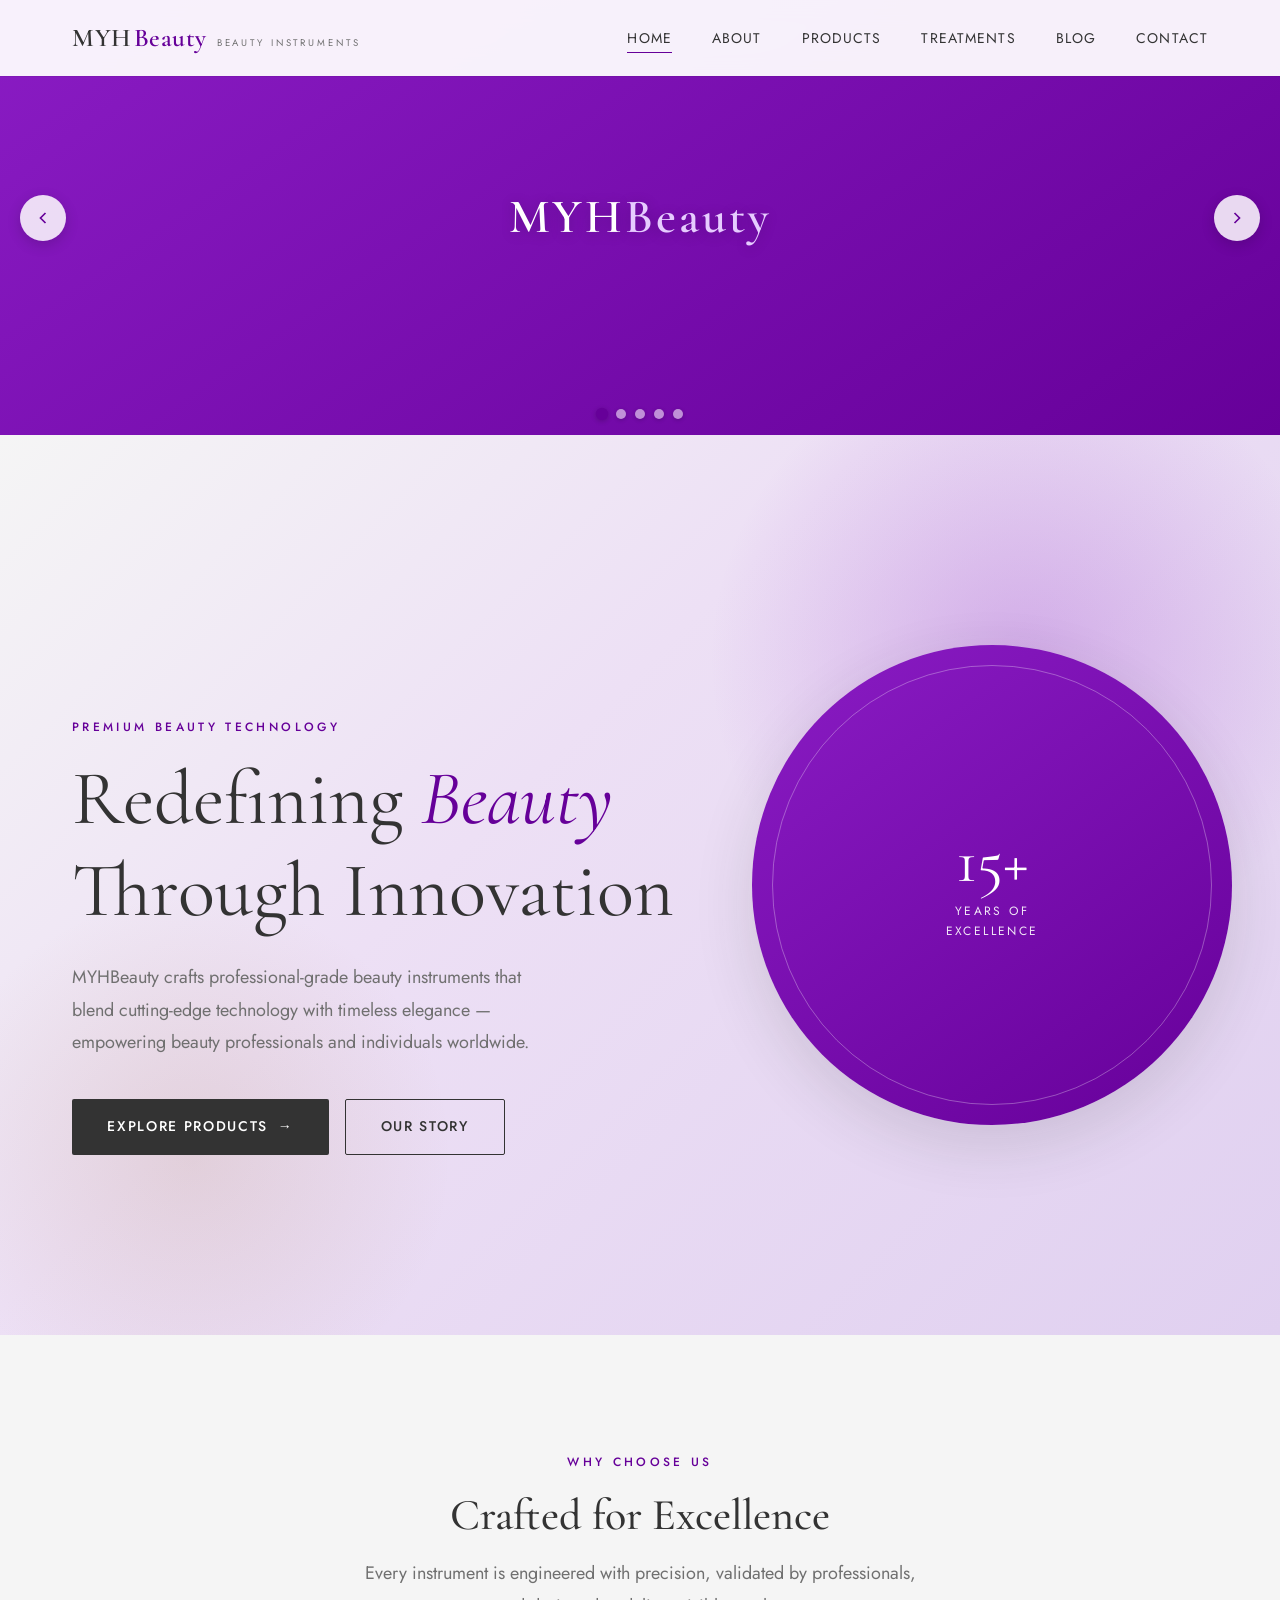
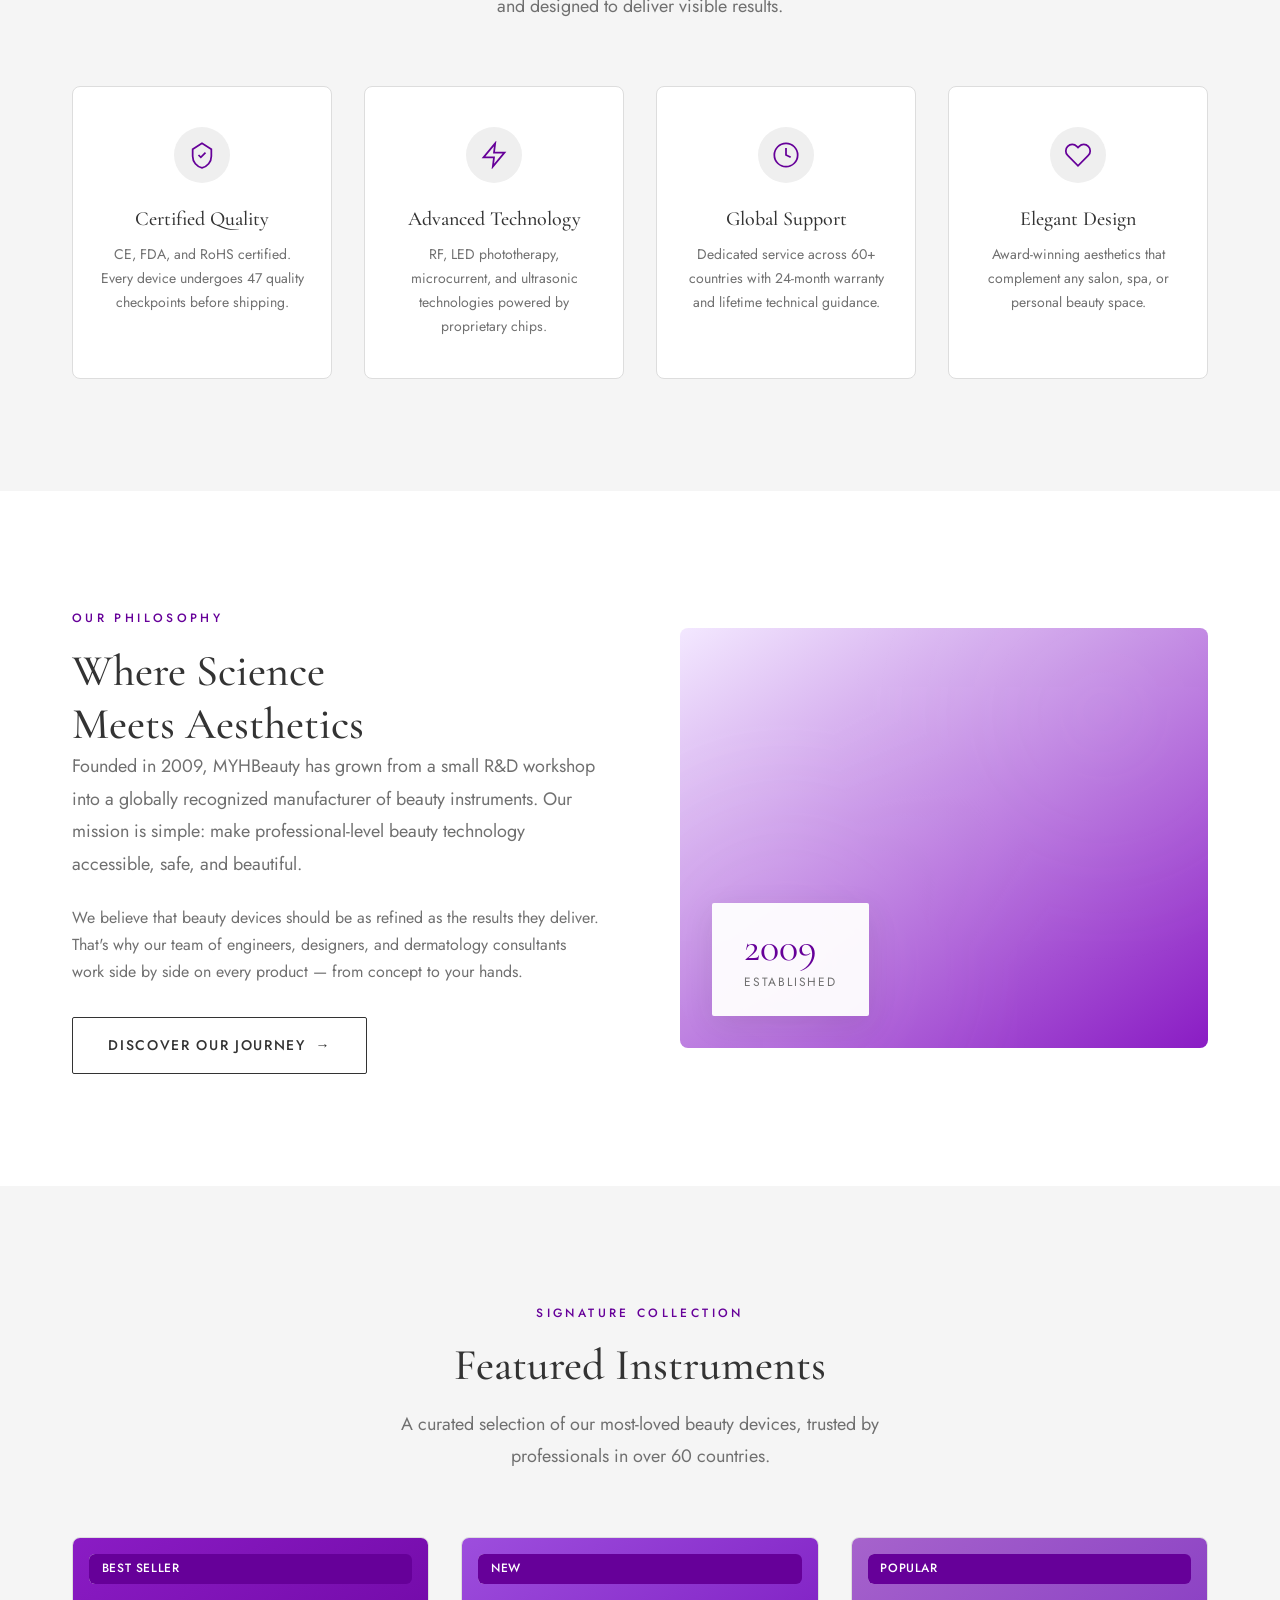
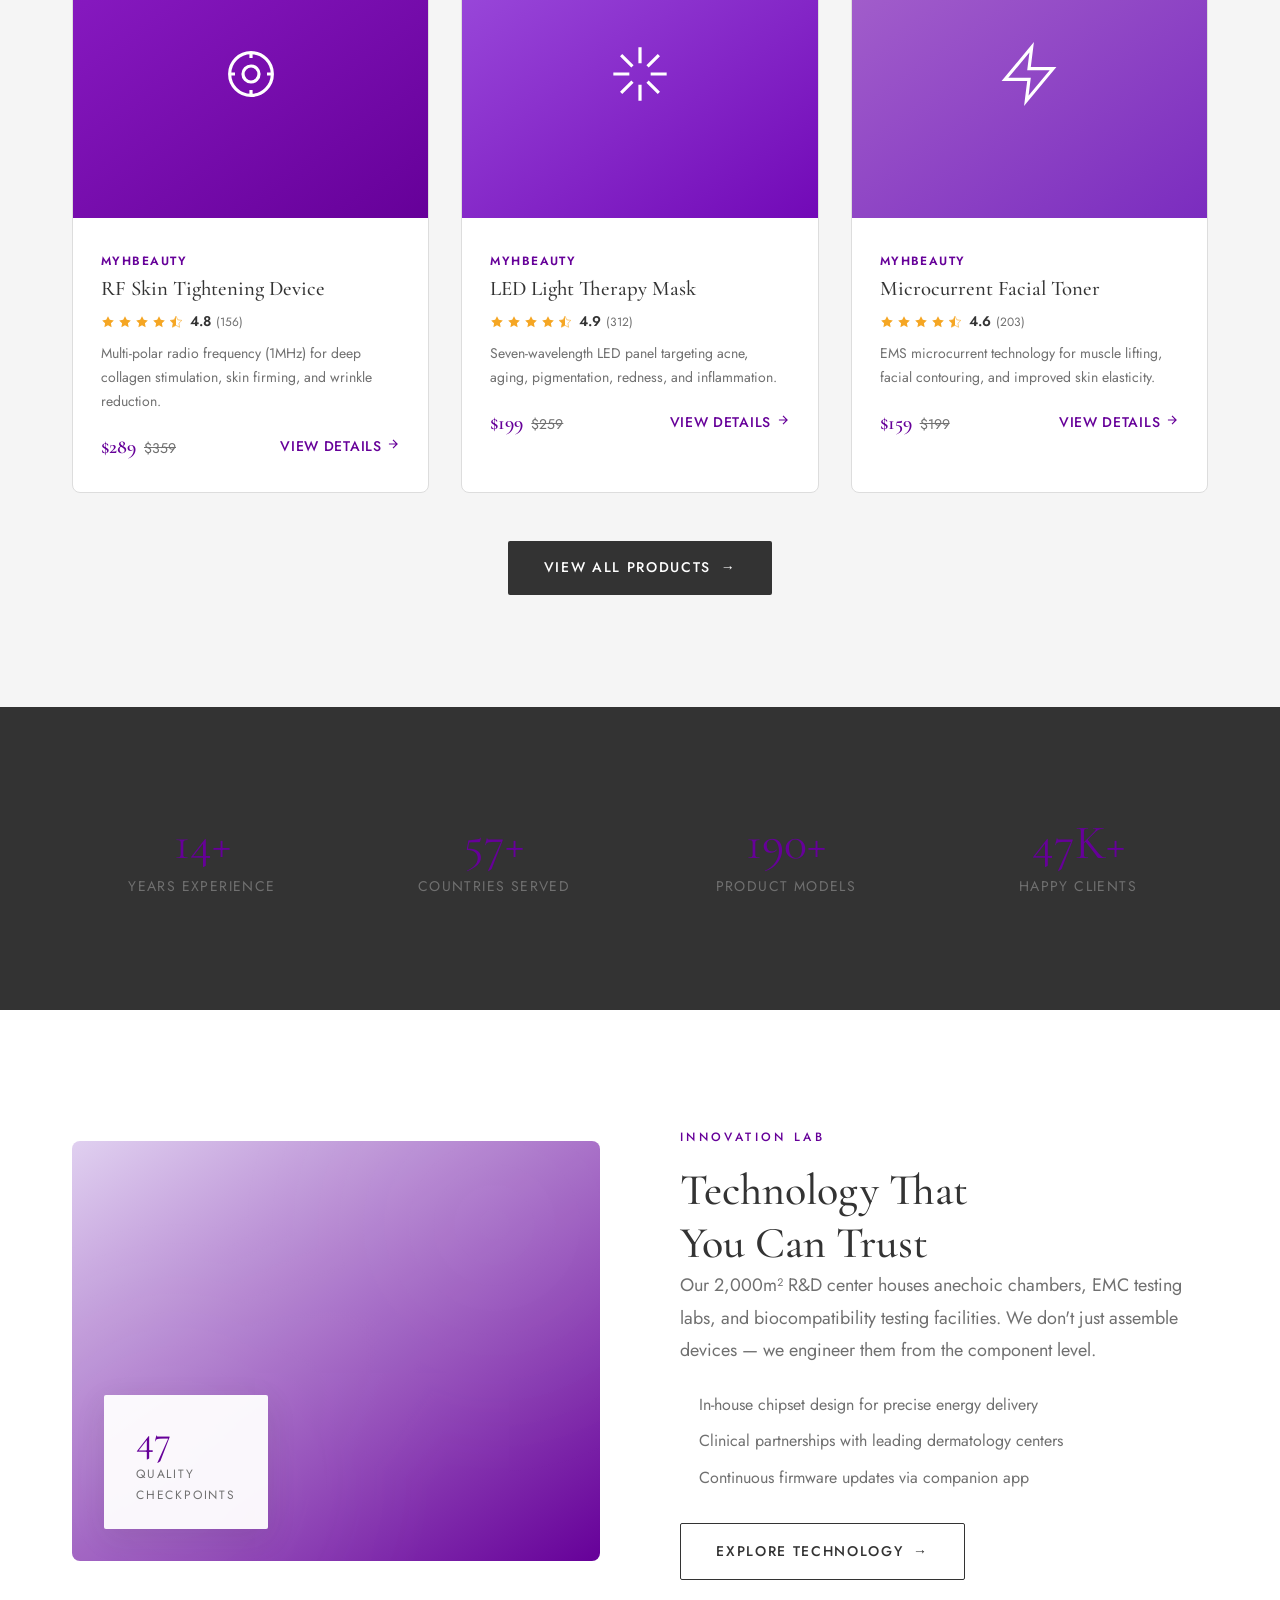
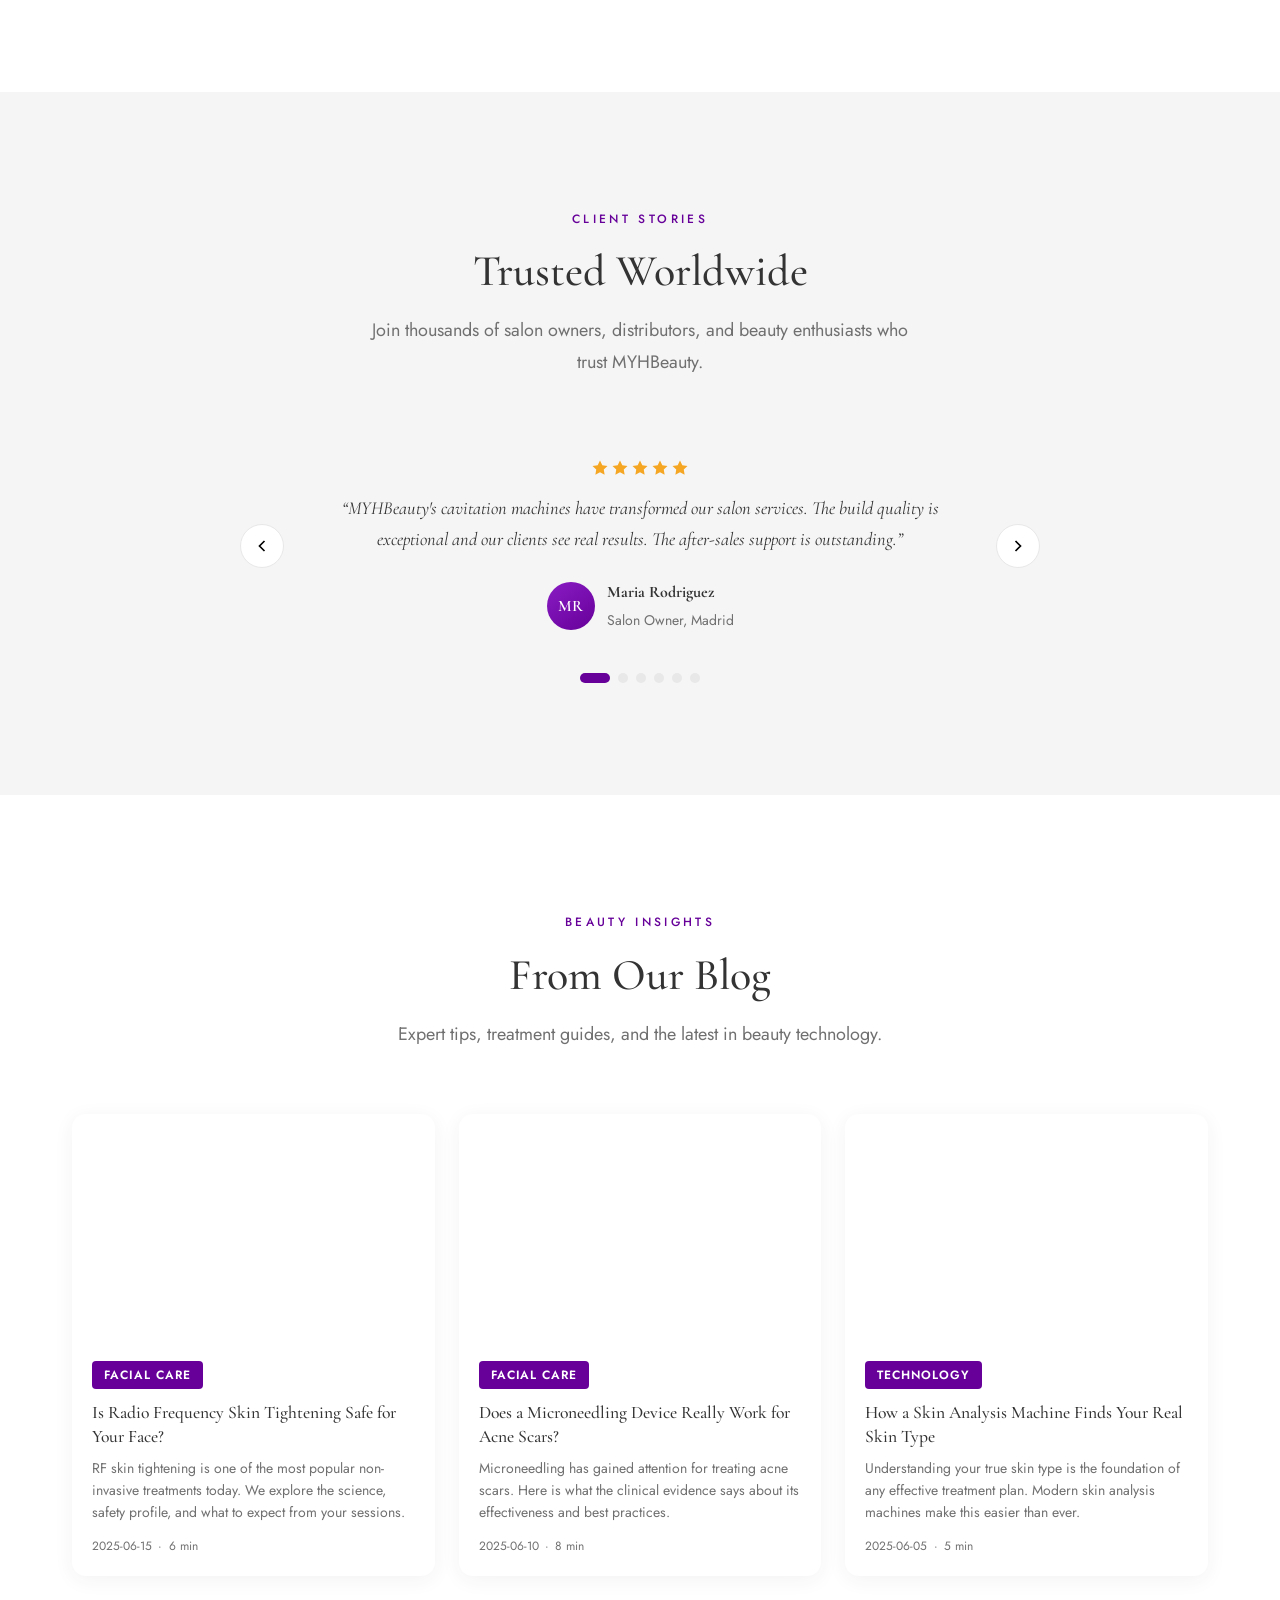
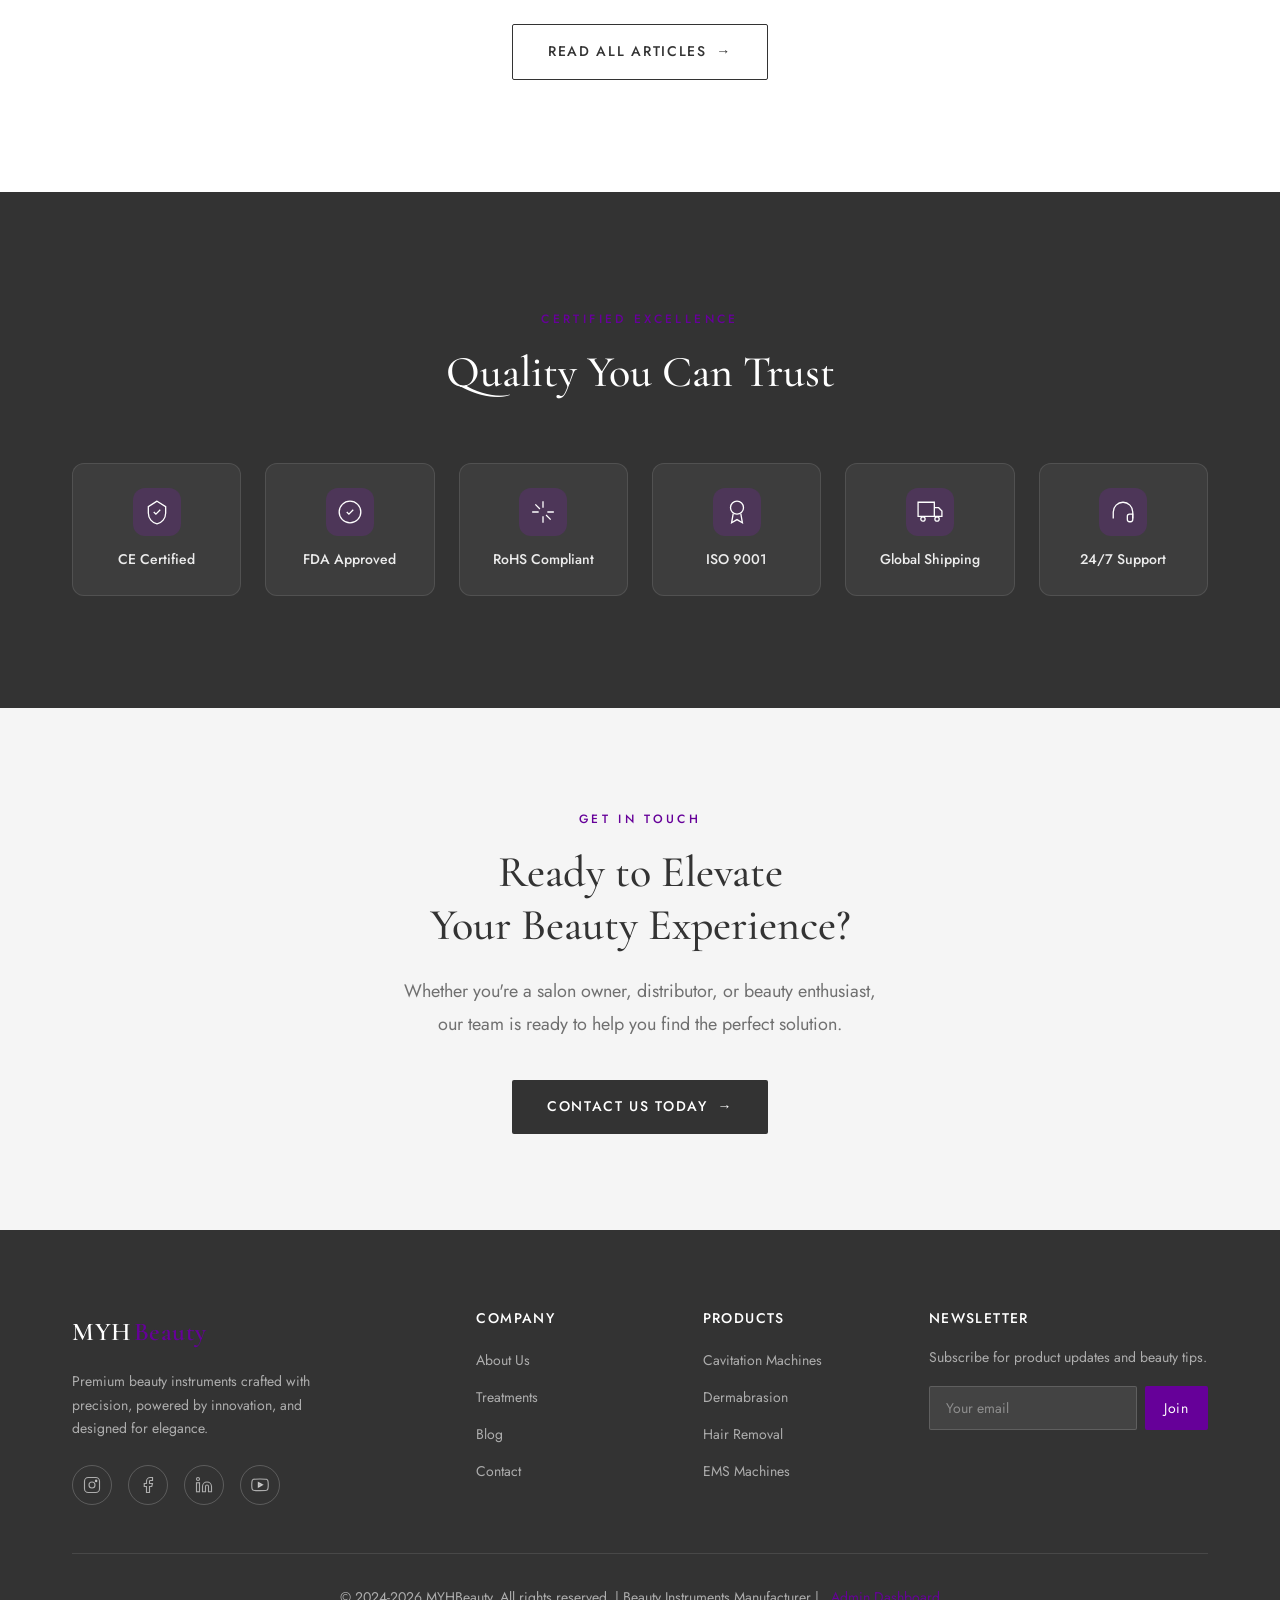
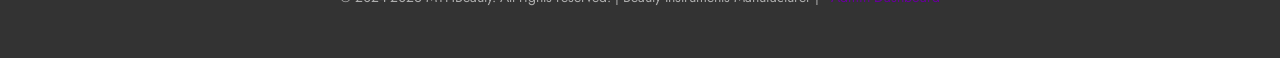
==== commit ae216069: "Add files via upload" ====
--- a/index.html
+++ b/index.html
@@ -1,145 +1,148 @@
 <!DOCTYPE html>
-<html lang="en">
-<head>
-  <meta charset="UTF-8">
-  <meta name="viewport" content="width=device-width, initial-scale=1.0">
+<html lang="en" data-page-node-id="U1AaAwCsqNAo6GRa3cz5Iw">
+<head data-page-node-id="B8AgoFRBPnqi6142khfyeS">
+  <meta charset="UTF-8" data-page-node-id="huC0Wevv2h8wYubiZcnT80">
+  <meta name="viewport" content="width=device-width, initial-scale=1.0" data-page-node-id="VLTpxXPleNAptM78k9SmDG">
   <title>MYHBeauty — Professional Beauty Instruments</title>
-  <meta name="description" content="MYHBeauty designs and manufactures premium beauty instruments combining innovative technology with elegant design. RF, LED, microcurrent and ultrasonic devices for professional and home use.">
-  <link rel="icon" type="image/svg+xml" href="favicon.svg">
-  <meta property="og:type" content="website">
-  <meta property="og:title" content="MYHBeauty — Professional Beauty Instruments">
-  <meta property="og:description" content="Premium beauty instruments combining innovative technology with elegant design. RF, LED, microcurrent and ultrasonic devices for professional and home use.">
-  <meta property="og:url" content="https://www.myhbeauty.com/index.html">
-  <meta property="og:site_name" content="MYHBeauty">
-  <meta name="twitter:card" content="summary_large_image">
-  <link rel="preconnect" href="https://fonts.googleapis.com">
-  <link rel="preconnect" href="https://fonts.gstatic.com" crossorigin>
-  <link href="https://fonts.googleapis.com/css2?family=Cormorant+Garamond:ital,wght@0,400;0,500;0,600;1,400;1,500&family=Jost:wght@300;400;500;600&display=swap" rel="stylesheet">
-  <link rel="stylesheet" href="css/style.css">
+  <meta name="description" content="MYHBeauty designs and manufactures premium beauty instruments combining innovative technology with elegant design. RF, LED, microcurrent and ultrasonic devices for professional and home use." data-page-node-id="FeFNg7OifVtgMvp4lMsFqZ">
+  <link rel="icon" type="image/svg+xml" href="favicon.svg" data-page-node-id="ZN16HFFNllCHDe3CSr031u">
+  <meta property="og:type" content="website" data-page-node-id="a8afTMu7rLwjuZ0QEYLHun">
+  <meta property="og:title" content="MYHBeauty — Professional Beauty Instruments" data-page-node-id="5olpjkT9HRoWBAoLb5DnWx">
+  <meta property="og:description" content="Premium beauty instruments combining innovative technology with elegant design. RF, LED, microcurrent and ultrasonic devices for professional and home use." data-page-node-id="dFzkEsbPpxEPGtWF2XOI13">
+  <meta property="og:url" content="https://www.myhbeauty.com/index.html" data-page-node-id="BcT2tc8Hj1y5I4B47XRc3G">
+  <meta property="og:site_name" content="MYHBeauty" data-page-node-id="elmA8E2jZOzavZVE7qgFId">
+  <meta name="twitter:card" content="summary_large_image" data-page-node-id="fUIq5fT9skCoA4ZFNezgVK">
+  <link rel="preconnect" href="https://fonts.googleapis.com" data-page-node-id="oMR94yqOug6jaKpchCNNl6">
+  <link rel="preconnect" href="https://fonts.gstatic.com" crossorigin data-page-node-id="GeRizcOldCkJm9gUFb2KB6">
+  <link href="https://fonts.googleapis.com/css2?family=Cormorant+Garamond:ital,wght@0,400;0,500;0,600;1,400;1,500&family=Jost:wght@300;400;500;600&display=swap" rel="stylesheet" data-page-node-id="iAen5vJ5vto6DYGTOBZVID">
+  <link rel="stylesheet" href="css/style.css" data-page-node-id="47GNcTOLEK0jM3yHWHn0i1">
 </head>
-<body>
+<body class="has-banner" data-page-node-id="GSBQwUR1CAwpBXynnhErDr">
 
   <!-- Loader -->
-  <div class="loader">
-    <div class="loader-text">MYHBeauty</div>
+  <div class="loader" data-page-node-id="uENwyIKvPFyXYZyI4Qbt9a">
+    <div class="loader-text" data-page-node-id="jY0fswL9VEbtbVsdwFDsiF">MYHBeauty</div>
   </div>
 
   <!-- Navigation -->
-  <nav class="nav">
-    <div class="container nav-inner">
-      <a href="index.html" class="nav-logo">
-        MYH<span>Beauty</span>
-        <span class="sub">Beauty Instruments</span>
+  <nav class="nav" data-page-node-id="V9AkZHxeR2twefwBk2hTTQ">
+    <div class="container nav-inner" data-page-node-id="94JKF9YlrNc67FCijJYhFH">
+      <a href="index.html" class="nav-logo" data-page-node-id="98pr3TfoJeeSnv3NvtdGaF">
+        MYH<span data-page-node-id="0C1K3vClwvUErMHl702RGC">Beauty</span>
+        <span class="sub" data-page-node-id="IDgCDrFLhJ8Zs0HAEGLKAU">Beauty Instruments</span>
       </a>
-      <ul class="nav-links">
-        <li><a href="index.html">Home</a></li>
-        <li><a href="about.html">About</a></li>
-        <li><a href="products.html">Products</a></li>
-        <li><a href="treatments.html">Treatments</a></li>
-        <li><a href="blog.html">Blog</a></li>
-        <li><a href="contact.html">Contact</a></li>
+      <ul class="nav-links" data-page-node-id="HlbzZWVchuGi0LcgFNvYnl">
+        <li data-page-node-id="2iuRAvqkHlFkqO8VHU21d9"><a href="index.html" data-page-node-id="5D36puNTAUX7HygnzoWtZm">Home</a></li>
+        <li data-page-node-id="CPCkTWz53TQHzwXcRfnYUl"><a href="about.html" data-page-node-id="TBihb1QSU0zm6T6IjzOncX">About</a></li>
+        <li data-page-node-id="De6yF5NcxunO8Txa5s6zKG"><a href="products.html" data-page-node-id="QhKNjvX9BFT1nl8EwWnTqP">Products</a></li>
+        <li data-page-node-id="sZ5r0Gol2LwrMQa7CZH0b5"><a href="treatments.html" data-page-node-id="naHWx3SQzS8swgkWZKTlLf">Treatments</a></li>
+        <li data-page-node-id="LMhVXdSXb9QUA2dmAS1A6B"><a href="blog.html" data-page-node-id="GcL5Yhydw89ALeMmzet5Si">Blog</a></li>
+        <li data-page-node-id="VAMMxXtRqF50X38SUllFTx"><a href="contact.html" data-page-node-id="5xjGuvjYmy18IgYDlKo482">Contact</a></li>
       </ul>
-      <button class="nav-toggle" aria-label="Menu">
-        <span></span><span></span><span></span>
+      <button class="nav-toggle" aria-label="Menu" data-page-node-id="TfIvEfgsL2YVf7Yrlfyl4r">
+        <span data-page-node-id="5BaXqfClRULmyGEteWZNa1"></span><span data-page-node-id="6hGk6Il2b3UxTRliaEmGe0"></span><span data-page-node-id="LAHrVPv4u97KbNgwcat0uq"></span>
       </button>
     </div>
   </nav>
 
+  <!-- Home Banner Carousel (1920x650) — managed from Admin > Home Banners -->
+  <section class="banner-slider" id="homeBannerSlider" aria-label="Promotion banners" data-page-node-id="PQfLLspMwTz0U32fYTjeJe"><!-- rendered by JS --></section>
+
   <!-- Hero -->
-  <section class="hero">
-    <div class="hero-bg"></div>
-    <div class="container">
-      <div class="hero-content">
-        <span class="eyebrow reveal">Premium Beauty Technology</span>
-        <h1 class="reveal reveal-delay-1">Redefining <em>Beauty</em><br>Through Innovation</h1>
-        <p class="lead reveal reveal-delay-2">
+  <section class="hero" data-page-node-id="H4Dff2mNCiNg1SFYd76T5o">
+    <div class="hero-bg" data-page-node-id="FOgtP1a8DaIZoZSRnHFVXD"></div>
+    <div class="container" data-page-node-id="qA1QZpN0AbKAHzgMLzQyWD">
+      <div class="hero-content" data-page-node-id="nPFLnDUh0U9zgkCDF9SqmB">
+        <span class="eyebrow reveal" data-page-node-id="NannceZ3FzbAC3JAKLAn4x">Premium Beauty Technology</span>
+        <h1 class="reveal reveal-delay-1" data-page-node-id="EmjhCHRRPXOKrRaDbuSRIw">Redefining <em data-page-node-id="s34xqjodC9I6FBhX69qkUb">Beauty</em><br data-page-node-id="XzgfDAEbAY1pzPAevVzeyV">Through Innovation</h1>
+        <p class="lead reveal reveal-delay-2" data-page-node-id="xqBcDPbFyQIfUX8l98uBqw">
           MYHBeauty crafts professional-grade beauty instruments that blend
           cutting-edge technology with timeless elegance — empowering beauty
           professionals and individuals worldwide.
         </p>
-        <div class="hero-actions reveal reveal-delay-3">
-          <a href="products.html" class="btn btn-primary btn-arrow">Explore Products</a>
-          <a href="about.html" class="btn btn-outline">Our Story</a>
-        </div>
-      </div>
-    </div>
-    <div class="hero-visual">
-      <div class="hero-circle reveal reveal-delay-2">
-        <div class="hero-circle-text">
-          <div class="num">15+</div>
-          <div class="label">Years of<br>Excellence</div>
+        <div class="hero-actions reveal reveal-delay-3" data-page-node-id="L7U8lgH3e4ths42XBuW08C">
+          <a href="products.html" class="btn btn-primary btn-arrow" data-page-node-id="uuKAwpSwDCYclQEoKNRQ7N">Explore Products</a>
+          <a href="about.html" class="btn btn-outline" data-page-node-id="M82oOfp1RiJjEbZ3Wol1AV">Our Story</a>
+        </div>
+      </div>
+    </div>
+    <div class="hero-visual" data-page-node-id="d5F7paOZj21AqGjDBDf95q">
+      <div class="hero-circle reveal reveal-delay-2" data-page-node-id="ls7vCDEj9NupkZTw03KZ4p">
+        <div class="hero-circle-text" data-page-node-id="QyFAUAHHx6Wt6Uih9sxldb">
+          <div class="num" data-page-node-id="FdhmE3Tzx1e5vw9TLOQ4gF">15+</div>
+          <div class="label" data-page-node-id="daPlEQpSBMMqXJCWZffYAX">Years of<br data-page-node-id="QGrXOPGZdoWIZSbkPxznhg">Excellence</div>
         </div>
       </div>
     </div>
   </section>
 
   <!-- Features -->
-  <section class="section bg-warm">
-    <div class="container">
-      <div class="section-title reveal">
-        <span class="eyebrow">Why Choose Us</span>
-        <h2>Crafted for Excellence</h2>
-        <p class="lead">Every instrument is engineered with precision, validated by professionals, and designed to deliver visible results.</p>
-      </div>
-      <div class="features">
-        <div class="feature-card reveal">
-          <div class="feature-icon">
-            <svg viewBox="0 0 24 24" fill="none" stroke="currentColor" stroke-width="1.5"><path d="M12 2L4 7v6c0 5 3.5 9 8 10 4.5-1 8-5 8-10V7l-8-5z"/><path d="M9 12l2 2 4-4"/></svg>
-          </div>
-          <h3>Certified Quality</h3>
-          <p>CE, FDA, and RoHS certified. Every device undergoes 47 quality checkpoints before shipping.</p>
-        </div>
-        <div class="feature-card reveal reveal-delay-1">
-          <div class="feature-icon">
-            <svg viewBox="0 0 24 24" fill="none" stroke="currentColor" stroke-width="1.5"><path d="M13 2L3 14h9l-1 8 10-12h-9l1-8z"/></svg>
-          </div>
-          <h3>Advanced Technology</h3>
-          <p>RF, LED phototherapy, microcurrent, and ultrasonic technologies powered by proprietary chips.</p>
-        </div>
-        <div class="feature-card reveal reveal-delay-2">
-          <div class="feature-icon">
-            <svg viewBox="0 0 24 24" fill="none" stroke="currentColor" stroke-width="1.5"><circle cx="12" cy="12" r="10"/><path d="M12 6v6l4 2"/></svg>
-          </div>
-          <h3>Global Support</h3>
-          <p>Dedicated service across 60+ countries with 24-month warranty and lifetime technical guidance.</p>
-        </div>
-        <div class="feature-card reveal reveal-delay-3">
-          <div class="feature-icon">
-            <svg viewBox="0 0 24 24" fill="none" stroke="currentColor" stroke-width="1.5"><path d="M20.84 4.61a5.5 5.5 0 00-7.78 0L12 5.67l-1.06-1.06a5.5 5.5 0 00-7.78 7.78l1.06 1.06L12 21.23l7.78-7.78 1.06-1.06a5.5 5.5 0 000-7.78z"/></svg>
-          </div>
-          <h3>Elegant Design</h3>
-          <p>Award-winning aesthetics that complement any salon, spa, or personal beauty space.</p>
+  <section class="section bg-warm" data-page-node-id="J9UbdiDOFeQ0cx1fenXvmb">
+    <div class="container" data-page-node-id="qhNwDakDraG8X7K8lbjdsC">
+      <div class="section-title reveal" data-page-node-id="vDA16qlX2LCkJzwWDdjkfz">
+        <span class="eyebrow" data-page-node-id="fd1jahujlRV0cpQh5zQ9TK">Why Choose Us</span>
+        <h2 data-page-node-id="MI1gAHLMlx0NQythzrkkAH">Crafted for Excellence</h2>
+        <p class="lead" data-page-node-id="bdg7ixlFRQl5fmiwVN5YcI">Every instrument is engineered with precision, validated by professionals, and designed to deliver visible results.</p>
+      </div>
+      <div class="features" data-page-node-id="8P2kqRChsvRGuGqmiYy4T5">
+        <div class="feature-card reveal" data-page-node-id="RSCMrzFHyzgeCS8VqcUKKq">
+          <div class="feature-icon" data-page-node-id="f0lBkOrnULKBeSPhpWBlE8">
+            <svg viewBox="0 0 24 24" fill="none" stroke="currentColor" stroke-width="1.5" data-page-node-id="ZKYeWfwg3rMhSiVypAfm5c"><path d="M12 2L4 7v6c0 5 3.5 9 8 10 4.5-1 8-5 8-10V7l-8-5z" data-page-node-id="VfpLFHQHxu2qyBSzhTwXji"/><path d="M9 12l2 2 4-4" data-page-node-id="OtMMzeP3ULsUCj71s2Olji"/></svg>
+          </div>
+          <h3 data-page-node-id="XLWyWAOOjFFvvUAc9A1Uqp">Certified Quality</h3>
+          <p data-page-node-id="fzDbmimdpiuvJGGdGbB46B">CE, FDA, and RoHS certified. Every device undergoes 47 quality checkpoints before shipping.</p>
+        </div>
+        <div class="feature-card reveal reveal-delay-1" data-page-node-id="1fS8HJ1vnZMx13vxZ6NYdH">
+          <div class="feature-icon" data-page-node-id="ZEy7vWXX0u95zU8BMIPi4x">
+            <svg viewBox="0 0 24 24" fill="none" stroke="currentColor" stroke-width="1.5" data-page-node-id="ED0ksLhMhKCYLvKxSuGibM"><path d="M13 2L3 14h9l-1 8 10-12h-9l1-8z" data-page-node-id="z4VLQgTMsZFDAHObLHMmhK"/></svg>
+          </div>
+          <h3 data-page-node-id="FEbRaOdg6VGibNl9qJ19BL">Advanced Technology</h3>
+          <p data-page-node-id="E1QnmblvPX8yX1cP2p1vjq">RF, LED phototherapy, microcurrent, and ultrasonic technologies powered by proprietary chips.</p>
+        </div>
+        <div class="feature-card reveal reveal-delay-2" data-page-node-id="UBlvjgrtgu8ZjEUeptVODD">
+          <div class="feature-icon" data-page-node-id="VrLDGlKExXYHIHOaOPHpLw">
+            <svg viewBox="0 0 24 24" fill="none" stroke="currentColor" stroke-width="1.5" data-page-node-id="m3jDNhAWMv7pqUXNFW5t7u"><circle cx="12" cy="12" r="10" data-page-node-id="12JAQl1ncmbQ00PdvLJEL3"/><path d="M12 6v6l4 2" data-page-node-id="usjt5V0E3M9bbKSWwRqJ6R"/></svg>
+          </div>
+          <h3 data-page-node-id="oRHf1zkmFp6py7Fv4pT7DF">Global Support</h3>
+          <p data-page-node-id="kl7nF7vMzcaNFS0L4Gn7WL">Dedicated service across 60+ countries with 24-month warranty and lifetime technical guidance.</p>
+        </div>
+        <div class="feature-card reveal reveal-delay-3" data-page-node-id="xoBMp8u1kXAX0hZBQgAsgf">
+          <div class="feature-icon" data-page-node-id="nv8XspcKNO8yz75ImutRGr">
+            <svg viewBox="0 0 24 24" fill="none" stroke="currentColor" stroke-width="1.5" data-page-node-id="kGZXA6vZNWbBM2U7h58fMU"><path d="M20.84 4.61a5.5 5.5 0 00-7.78 0L12 5.67l-1.06-1.06a5.5 5.5 0 00-7.78 7.78l1.06 1.06L12 21.23l7.78-7.78 1.06-1.06a5.5 5.5 0 000-7.78z" data-page-node-id="8vv9nyChO2g8YP3aPDu7ui"/></svg>
+          </div>
+          <h3 data-page-node-id="SNUKutqaIREuC717BzYWUB">Elegant Design</h3>
+          <p data-page-node-id="s2fh84Y6GbB5gOKGGgKA0i">Award-winning aesthetics that complement any salon, spa, or personal beauty space.</p>
         </div>
       </div>
     </div>
   </section>
 
   <!-- Split: About Preview -->
-  <section class="section">
-    <div class="container">
-      <div class="split">
-        <div class="split-text reveal">
-          <span class="eyebrow">Our Philosophy</span>
-          <h2>Where Science<br>Meets Aesthetics</h2>
-          <p class="lead" style="margin-bottom: 1.5rem;">
+  <section class="section" data-page-node-id="N3xkBZj3lo4UvvAKAHx5Ae">
+    <div class="container" data-page-node-id="Zgnb2QPcIJYdLaRE4AZGVv">
+      <div class="split" data-page-node-id="ccdBOmPBBt6t9cai84mtQM">
+        <div class="split-text reveal" data-page-node-id="3A9iYG98nT6tZonR6VvDkO">
+          <span class="eyebrow" data-page-node-id="pChkxwaZnMVSKEZgfEQCZc">Our Philosophy</span>
+          <h2 data-page-node-id="POrbAIgTEyfwlUvpvBDLb4">Where Science<br data-page-node-id="mUw9i7KetsuiIFlkzuctAs">Meets Aesthetics</h2>
+          <p class="lead" style="margin-bottom: 1.5rem;" data-page-node-id="Gt3xaAa4YM75mAaavnve82">
             Founded in 2009, MYHBeauty has grown from a small R&D workshop into a
             globally recognized manufacturer of beauty instruments. Our mission
             is simple: make professional-level beauty technology accessible,
             safe, and beautiful.
           </p>
-          <p style="color: var(--c-text-soft); margin-bottom: 2rem;">
+          <p style="color: var(--c-text-soft); margin-bottom: 2rem;" data-page-node-id="zIevGfrVVIzBSmPXAP6qvM">
             We believe that beauty devices should be as refined as the results
             they deliver. That's why our team of engineers, designers, and
             dermatology consultants work side by side on every product — from
             concept to your hands.
           </p>
-          <a href="about.html" class="btn btn-outline btn-arrow">Discover Our Journey</a>
-        </div>
-        <div class="split-visual gradient-1 reveal reveal-delay-1">
-          <div class="split-visual-pattern"></div>
-          <div class="split-visual-badge">
-            <div class="num">2009</div>
-            <div class="label">Established</div>
+          <a href="about.html" class="btn btn-outline btn-arrow" data-page-node-id="6iGGypyjWqu1zDY6i0TMM6">Discover Our Journey</a>
+        </div>
+        <div class="split-visual gradient-1 reveal reveal-delay-1" data-page-node-id="AJsxpkZQHj49HbBxSadzS8">
+          <div class="split-visual-pattern" data-page-node-id="NrGL4AiBjfBHAdKTWU91uh"></div>
+          <div class="split-visual-badge" data-page-node-id="jYYtbw4CWCea4Dw6p7QgRH">
+            <div class="num" data-page-node-id="tMwISelCVL0PzTpxtucXso">2009</div>
+            <div class="label" data-page-node-id="XdXex9BLUvded5y9Xi5aI9">Established</div>
           </div>
         </div>
       </div>
@@ -147,211 +150,211 @@
   </section>
 
   <!-- Featured Products -->
-  <section class="section bg-warm">
-    <div class="container">
-      <div class="section-title reveal">
-        <span class="eyebrow">Signature Collection</span>
-        <h2>Featured Instruments</h2>
-        <p class="lead">A curated selection of our most-loved beauty devices, trusted by professionals in over 60 countries.</p>
-      </div>
-      <div class="product-grid" id="featuredProducts"><!-- Featured products rendered dynamically from Store --></div>
-      <div class="text-center reveal" style="margin-top: 3rem;">
-        <a href="products.html" class="btn btn-primary btn-arrow">View All Products</a>
+  <section class="section bg-warm" data-page-node-id="GQCxbJV9ElIBbHTIsA3P4V">
+    <div class="container" data-page-node-id="Xi40DD4iFbqSTqMJoIe6ls">
+      <div class="section-title reveal" data-page-node-id="aXuomui5nHLxUYLFS0gekC">
+        <span class="eyebrow" data-page-node-id="AlfxZpFOVZjD5lp8HxJsYo">Signature Collection</span>
+        <h2 data-page-node-id="b9ODz8pl7HpX2Atp0JH1TP">Featured Instruments</h2>
+        <p class="lead" data-page-node-id="y8jtruWCA0F9CikbQAbMTR">A curated selection of our most-loved beauty devices, trusted by professionals in over 60 countries.</p>
+      </div>
+      <div class="product-grid" id="featuredProducts" data-page-node-id="arMAoNqEtfrEitWkEG8JS0"><!-- Featured products rendered dynamically from Store --></div>
+      <div class="text-center reveal" style="margin-top: 3rem;" data-page-node-id="bC5VPnrhqRuwjZmJ2yXZYk">
+        <a href="products.html" class="btn btn-primary btn-arrow" data-page-node-id="yND0MbkwNU3Y79ITdtzkN4">View All Products</a>
       </div>
     </div>
   </section>
 
   <!-- Stats -->
-  <section class="section bg-dark">
-    <div class="container">
-      <div class="stats">
-        <div class="stat-item reveal">
-          <div class="num"><span data-count="15" data-suffix="+">0</span></div>
-          <div class="label">Years Experience</div>
-        </div>
-        <div class="stat-item reveal reveal-delay-1">
-          <div class="num"><span data-count="60" data-suffix="+">0</span></div>
-          <div class="label">Countries Served</div>
-        </div>
-        <div class="stat-item reveal reveal-delay-2">
-          <div class="num"><span data-count="200" data-suffix="+">0</span></div>
-          <div class="label">Product Models</div>
-        </div>
-        <div class="stat-item reveal reveal-delay-3">
-          <div class="num"><span data-count="50" data-suffix="K+">0</span></div>
-          <div class="label">Happy Clients</div>
+  <section class="section bg-dark" data-page-node-id="rZG4M2lAJemYfonSR9rHFK">
+    <div class="container" data-page-node-id="WNvzwpjJFpZb0xGbWJMb01">
+      <div class="stats" data-page-node-id="OjmGuLRcpmb64YSZCKwBeE">
+        <div class="stat-item reveal" data-page-node-id="8OwvNYwZV1vKrRUhOCNnHj">
+          <div class="num" data-page-node-id="TFXlTnEj8MZxkHf0r9a1NL"><span data-count="15" data-suffix="+" data-page-node-id="BBXUCLt1DVvL3RPVXrM3wR">0</span></div>
+          <div class="label" data-page-node-id="I91erIo3y7pQroJP4yebkb">Years Experience</div>
+        </div>
+        <div class="stat-item reveal reveal-delay-1" data-page-node-id="1udZvw9sYpnMTntzMslK48">
+          <div class="num" data-page-node-id="9GDg7DKOQcgPMqEuVfmcVP"><span data-count="60" data-suffix="+" data-page-node-id="xs9cVaXFyi32DolrVvnwRu">0</span></div>
+          <div class="label" data-page-node-id="nGNQfk2MfyV1JN8BEWaoZR">Countries Served</div>
+        </div>
+        <div class="stat-item reveal reveal-delay-2" data-page-node-id="TVchk6FEGUI2NQQplB4Z8s">
+          <div class="num" data-page-node-id="LKC6Ro0sABSwOJ4nf3A8Lf"><span data-count="200" data-suffix="+" data-page-node-id="PLAf9FyI3s7O3NbKr0srap">0</span></div>
+          <div class="label" data-page-node-id="dZhafwazhPQSxo2AnzqrY3">Product Models</div>
+        </div>
+        <div class="stat-item reveal reveal-delay-3" data-page-node-id="r83QxchX8uKpvVgzve2aBz">
+          <div class="num" data-page-node-id="6uakPb45tIHcIMh6NbDiQr"><span data-count="50" data-suffix="K+" data-page-node-id="edxUY3NMCx66xABVuNCQFi">0</span></div>
+          <div class="label" data-page-node-id="GLC6YkwsA0S0Bv8mPFvwnb">Happy Clients</div>
         </div>
       </div>
     </div>
   </section>
 
   <!-- Split: Technology -->
-  <section class="section">
-    <div class="container">
-      <div class="split split-reverse">
-        <div class="split-visual gradient-2 reveal">
-          <div class="split-visual-pattern"></div>
-          <div class="split-visual-badge">
-            <div class="num">47</div>
-            <div class="label">Quality<br>Checkpoints</div>
-          </div>
-        </div>
-        <div class="split-text reveal reveal-delay-1">
-          <span class="eyebrow">Innovation Lab</span>
-          <h2>Technology That<br>You Can Trust</h2>
-          <p class="lead" style="margin-bottom: 1.5rem;">
+  <section class="section" data-page-node-id="xNzpSZp1STwCQTngktWWll">
+    <div class="container" data-page-node-id="K2wvQbmgCy8yWPzNw2ZHBR">
+      <div class="split split-reverse" data-page-node-id="P0AgTftl9OLKGS7FdRQWtF">
+        <div class="split-visual gradient-2 reveal" data-page-node-id="Z1GlIObelj6pIHwG6GhkK7">
+          <div class="split-visual-pattern" data-page-node-id="dJwKjAF67YzMpYFXzlqlNh"></div>
+          <div class="split-visual-badge" data-page-node-id="KN6SNa3SQJlQoZg3YB9Vji">
+            <div class="num" data-page-node-id="OiTcFHzmB10Vo7F3HRabG5">47</div>
+            <div class="label" data-page-node-id="zY9x7DQPWQ6mhVYr88N8nT">Quality<br data-page-node-id="yiSM1EW8BilAlG45FodkSY">Checkpoints</div>
+          </div>
+        </div>
+        <div class="split-text reveal reveal-delay-1" data-page-node-id="8BgJxfRC9MmEvLHampCrKA">
+          <span class="eyebrow" data-page-node-id="OUn4ROBj1rxLnID78Xl36E">Innovation Lab</span>
+          <h2 data-page-node-id="TaDmKwuruf3wDVwSTL79Ez">Technology That<br data-page-node-id="KTXf2zIjZAKV0G1R0nHtti">You Can Trust</h2>
+          <p class="lead" style="margin-bottom: 1.5rem;" data-page-node-id="eBectnqTZubDE1wkGlnKkC">
             Our 2,000m² R&D center houses anechoic chambers, EMC testing labs,
             and biocompatibility testing facilities. We don't just assemble
             devices — we engineer them from the component level.
           </p>
-          <ul style="margin-bottom: 2rem; padding-left: 1.2rem; color: var(--c-text-soft);">
-            <li style="margin-bottom: .6rem;">In-house chipset design for precise energy delivery</li>
-            <li style="margin-bottom: .6rem;">Clinical partnerships with leading dermatology centers</li>
-            <li style="margin-bottom: .6rem;">Continuous firmware updates via companion app</li>
+          <ul style="margin-bottom: 2rem; padding-left: 1.2rem; color: var(--c-text-soft);" data-page-node-id="KOLlEdrfTNz1NlIwxghwRc">
+            <li style="margin-bottom: .6rem;" data-page-node-id="mm1dHeaIHR8mTsRBncHPtS">In-house chipset design for precise energy delivery</li>
+            <li style="margin-bottom: .6rem;" data-page-node-id="CyY1CgPLUqESdNCQFosHbj">Clinical partnerships with leading dermatology centers</li>
+            <li style="margin-bottom: .6rem;" data-page-node-id="SA36CP5CmvvdP9MMFoHEw3">Continuous firmware updates via companion app</li>
           </ul>
-          <a href="products.html" class="btn btn-outline btn-arrow">Explore Technology</a>
+          <a href="products.html" class="btn btn-outline btn-arrow" data-page-node-id="O7oXfgTN0wHHRq4C64mqnz">Explore Technology</a>
         </div>
       </div>
     </div>
   </section>
 
   <!-- Testimonials -->
-  <section class="section bg-warm">
-    <div class="container">
-      <div class="section-title reveal">
-        <span class="eyebrow">Client Stories</span>
-        <h2>Trusted Worldwide</h2>
-        <p class="lead">Join thousands of salon owners, distributors, and beauty enthusiasts who trust MYHBeauty.</p>
-      </div>
-      <div class="testimonials-wrapper reveal">
-        <button class="testimonial-nav testimonial-prev" id="testimonialPrev" aria-label="Previous">
-          <svg viewBox="0 0 24 24" fill="none" stroke="currentColor" stroke-width="2"><path d="M15 18l-6-6 6-6"/></svg>
+  <section class="section bg-warm" data-page-node-id="QtFRvuSUduTwjnvzdhKHFl">
+    <div class="container" data-page-node-id="S1JT8uhG87hcpOE5QtqLyd">
+      <div class="section-title reveal" data-page-node-id="hDI7b3RPX2PTwCSVFR7Oht">
+        <span class="eyebrow" data-page-node-id="VYs8Y3XMUPvqB7ow9WqXtz">Client Stories</span>
+        <h2 data-page-node-id="IXOaoPawpp3vweZsC64kGZ">Trusted Worldwide</h2>
+        <p class="lead" data-page-node-id="CSpCOPZzHdCQXrHy5Wr1GL">Join thousands of salon owners, distributors, and beauty enthusiasts who trust MYHBeauty.</p>
+      </div>
+      <div class="testimonials-wrapper reveal" data-page-node-id="YD85XhFC8fHgU7aB3pUoE6">
+        <button class="testimonial-nav testimonial-prev" id="testimonialPrev" aria-label="Previous" data-page-node-id="7HNQATFntYkTCEoSeIDZQj">
+          <svg viewBox="0 0 24 24" fill="none" stroke="currentColor" stroke-width="2" data-page-node-id="xlS5ohMwJamR9UbH1EB6ai"><path d="M15 18l-6-6 6-6" data-page-node-id="KtbNEGpP3vgvSTJ7xnIXOp"/></svg>
         </button>
-        <div class="testimonials-slider" id="testimonialsSlider"><!-- Testimonials rendered dynamically --></div>
-        <button class="testimonial-nav testimonial-next" id="testimonialNext" aria-label="Next">
-          <svg viewBox="0 0 24 24" fill="none" stroke="currentColor" stroke-width="2"><path d="M9 18l6-6-6-6"/></svg>
+        <div class="testimonials-slider" id="testimonialsSlider" data-page-node-id="wwz4xBiI0qFJEMiqHcKzBa"><!-- Testimonials rendered dynamically --></div>
+        <button class="testimonial-nav testimonial-next" id="testimonialNext" aria-label="Next" data-page-node-id="BVD2G6K6ksx4FtTzyjUb2Q">
+          <svg viewBox="0 0 24 24" fill="none" stroke="currentColor" stroke-width="2" data-page-node-id="jydlMFzysoaC41Kna2G22C"><path d="M9 18l6-6-6-6" data-page-node-id="bcFlOOOj6PJBd9aT0PKOwk"/></svg>
         </button>
       </div>
-      <div class="testimonial-dots" id="testimonialDots"></div>
+      <div class="testimonial-dots" id="testimonialDots" data-page-node-id="uP4gsxXBhkgbz1AkWsUWvj"></div>
     </div>
   </section>
 
   <!-- Blog Preview -->
-  <section class="section">
-    <div class="container">
-      <div class="section-title reveal">
-        <span class="eyebrow">Beauty Insights</span>
-        <h2>From Our Blog</h2>
-        <p class="lead">Expert tips, treatment guides, and the latest in beauty technology.</p>
-      </div>
-      <div class="blog-grid" id="homeBlogPreview"><!-- Blog articles rendered dynamically --></div>
-      <div class="text-center reveal" style="margin-top: 3rem;">
-        <a href="blog.html" class="btn btn-outline btn-arrow">Read All Articles</a>
+  <section class="section" data-page-node-id="E4pyMUFFdUmXAG3h5z9uZ7">
+    <div class="container" data-page-node-id="TEUE09TijJSmKCV7PIPIla">
+      <div class="section-title reveal" data-page-node-id="PBbXYazFxwkzbRiSkaBDcQ">
+        <span class="eyebrow" data-page-node-id="XNiHuPWrs4x3PcCWz68nOT">Beauty Insights</span>
+        <h2 data-page-node-id="AkCzRiXMRfS3iIebshEQlE">From Our Blog</h2>
+        <p class="lead" data-page-node-id="WK6MNXpFLkQZM6WI8lOiAu">Expert tips, treatment guides, and the latest in beauty technology.</p>
+      </div>
+      <div class="blog-grid" id="homeBlogPreview" data-page-node-id="Be72HSeEeY0yyzZLyEoiJd"><!-- Blog articles rendered dynamically --></div>
+      <div class="text-center reveal" style="margin-top: 3rem;" data-page-node-id="nlX3BkrkCzJoPCYgKPOoSG">
+        <a href="blog.html" class="btn btn-outline btn-arrow" data-page-node-id="O2qEmipdn4rGa71Loi0gH1">Read All Articles</a>
       </div>
     </div>
   </section>
 
   <!-- Trust & Certifications -->
-  <section class="section bg-dark">
-    <div class="container">
-      <div class="section-title reveal">
-        <span class="eyebrow">Certified Excellence</span>
-        <h2 style="color:var(--c-white);">Quality You Can Trust</h2>
-      </div>
-      <div class="trust-badges">
-        <div class="trust-badge reveal">
-          <div class="trust-icon"><svg viewBox="0 0 24 24" fill="none" stroke="currentColor" stroke-width="1.2"><path d="M12 2L4 7v6c0 5 3.5 9 8 10 4.5-1 8-5 8-10V7l-8-5z"/><path d="M9 12l2 2 4-4"/></svg></div>
-          <span>CE Certified</span>
-        </div>
-        <div class="trust-badge reveal reveal-delay-1">
-          <div class="trust-icon"><svg viewBox="0 0 24 24" fill="none" stroke="currentColor" stroke-width="1.2"><circle cx="12" cy="12" r="10"/><path d="M9 12l2 2 4-4"/></svg></div>
-          <span>FDA Approved</span>
-        </div>
-        <div class="trust-badge reveal reveal-delay-2">
-          <div class="trust-icon"><svg viewBox="0 0 24 24" fill="none" stroke="currentColor" stroke-width="1.2"><path d="M12 2v6M12 16v6M4.93 4.93l4.24 4.24M14.83 14.83l4.24 4.24M2 12h6M16 12h6"/></svg></div>
-          <span>RoHS Compliant</span>
-        </div>
-        <div class="trust-badge reveal reveal-delay-3">
-          <div class="trust-icon"><svg viewBox="0 0 24 24" fill="none" stroke="currentColor" stroke-width="1.2"><circle cx="12" cy="8" r="6"/><path d="M8.5 13.5L7 22l5-3 5 3-1.5-8.5"/></svg></div>
-          <span>ISO 9001</span>
-        </div>
-        <div class="trust-badge reveal">
-          <div class="trust-icon"><svg viewBox="0 0 24 24" fill="none" stroke="currentColor" stroke-width="1.2"><path d="M1 3h15v13H1zM16 8h4l3 3v5h-7"/><circle cx="5.5" cy="18.5" r="2"/><circle cx="18.5" cy="18.5" r="2"/></svg></div>
-          <span>Global Shipping</span>
-        </div>
-        <div class="trust-badge reveal reveal-delay-1">
-          <div class="trust-icon"><svg viewBox="0 0 24 24" fill="none" stroke="currentColor" stroke-width="1.2"><path d="M3 18v-6a9 9 0 0118 0v6"/><path d="M21 19a2 2 0 01-2 2h-1a2 2 0 01-2-2v-3a2 2 0 012-2h3z"/></svg></div>
-          <span>24/7 Support</span>
+  <section class="section bg-dark" data-page-node-id="20xG9P4Yxw5tfDiChkoEgs">
+    <div class="container" data-page-node-id="RE4CM2YqkWvLSGTKciJHTl">
+      <div class="section-title reveal" data-page-node-id="T800BfBODEqJC95Bacfq9k">
+        <span class="eyebrow" data-page-node-id="vT3pbH6hCUdj06O1qyBSKX">Certified Excellence</span>
+        <h2 style="color:var(--c-white);" data-page-node-id="BWB790JgP1tcNygOQklTu0">Quality You Can Trust</h2>
+      </div>
+      <div class="trust-badges" data-page-node-id="WJC1Pn4d4UUKzjFZNZLQAN">
+        <div class="trust-badge reveal" data-page-node-id="BWO62yHqaeglwHByBolPyC">
+          <div class="trust-icon" data-page-node-id="DPYBMGcBzND2yohPr6xX0t"><svg viewBox="0 0 24 24" fill="none" stroke="currentColor" stroke-width="1.2" data-page-node-id="NMvt9KLCTuyVuHyLyYF7Qt"><path d="M12 2L4 7v6c0 5 3.5 9 8 10 4.5-1 8-5 8-10V7l-8-5z" data-page-node-id="3ZOGJcmC5uIpC1fWUjzNB2"/><path d="M9 12l2 2 4-4" data-page-node-id="lN7hZ1z2qKZtYhSiJyGXIL"/></svg></div>
+          <span data-page-node-id="0GpHck6iB64aCbiy88Lbbw">CE Certified</span>
+        </div>
+        <div class="trust-badge reveal reveal-delay-1" data-page-node-id="CJO6rtViSkNg6lWf7SUCzk">
+          <div class="trust-icon" data-page-node-id="i8UkEEoqod5quD9FLORHuG"><svg viewBox="0 0 24 24" fill="none" stroke="currentColor" stroke-width="1.2" data-page-node-id="t2F9HO2ApIEfnNeQbzxDcc"><circle cx="12" cy="12" r="10" data-page-node-id="jFtDW077G9XnwqfwFYgKfZ"/><path d="M9 12l2 2 4-4" data-page-node-id="STU9sLGrCHw3r6l8coqX23"/></svg></div>
+          <span data-page-node-id="sJjj5lQNyUYbwKlv4S7FSe">FDA Approved</span>
+        </div>
+        <div class="trust-badge reveal reveal-delay-2" data-page-node-id="rBhavFZFkPnKM47QuuDYeE">
+          <div class="trust-icon" data-page-node-id="2vvyqVrEP4CdmymEUxbAfY"><svg viewBox="0 0 24 24" fill="none" stroke="currentColor" stroke-width="1.2" data-page-node-id="rwxZsC6ReBuileAC5TyOHf"><path d="M12 2v6M12 16v6M4.93 4.93l4.24 4.24M14.83 14.83l4.24 4.24M2 12h6M16 12h6" data-page-node-id="nTMdEe7uEOWdGQoafR4UqI"/></svg></div>
+          <span data-page-node-id="U2DwVPq1TJBH1vy7e7zT6d">RoHS Compliant</span>
+        </div>
+        <div class="trust-badge reveal reveal-delay-3" data-page-node-id="9JcdXAcYkrlPtVx2dBM0h8">
+          <div class="trust-icon" data-page-node-id="FKnlFzdy0IX3Zj1bQnio28"><svg viewBox="0 0 24 24" fill="none" stroke="currentColor" stroke-width="1.2" data-page-node-id="n2ilZqiC0ggAoit17MlnQf"><circle cx="12" cy="8" r="6" data-page-node-id="BFTu4oNdJBiSqMSpml3BxF"/><path d="M8.5 13.5L7 22l5-3 5 3-1.5-8.5" data-page-node-id="vLozfxtRp6nYZZAHk5wvOL"/></svg></div>
+          <span data-page-node-id="oKl9FuhdHeYQ7dcA0aGUxy">ISO 9001</span>
+        </div>
+        <div class="trust-badge reveal" data-page-node-id="1Bo5ZLurooTI5ohGlayINw">
+          <div class="trust-icon" data-page-node-id="QrMqTU2VOYNY8cMGu92JEe"><svg viewBox="0 0 24 24" fill="none" stroke="currentColor" stroke-width="1.2" data-page-node-id="HkWVhEKMp7Z1HvpIjhwPTt"><path d="M1 3h15v13H1zM16 8h4l3 3v5h-7" data-page-node-id="oKcG4eF1jlazo3q0wmYMLW"/><circle cx="5.5" cy="18.5" r="2" data-page-node-id="cza73lrHDZx4eVflkchkJD"/><circle cx="18.5" cy="18.5" r="2" data-page-node-id="7zGaWuYUayEU2Jg6PcoMEk"/></svg></div>
+          <span data-page-node-id="hEYQYdd7Z1tv4dWBrKprMx">Global Shipping</span>
+        </div>
+        <div class="trust-badge reveal reveal-delay-1" data-page-node-id="toetyfbl87XGTBObyvVWR1">
+          <div class="trust-icon" data-page-node-id="HBJB9tBEoEfW7TnjUNdIPA"><svg viewBox="0 0 24 24" fill="none" stroke="currentColor" stroke-width="1.2" data-page-node-id="LmMsulxe9Y6YvCS4zvKuK4"><path d="M3 18v-6a9 9 0 0118 0v6" data-page-node-id="StK3KD7M1B7Mdlx9iEoxMH"/><path d="M21 19a2 2 0 01-2 2h-1a2 2 0 01-2-2v-3a2 2 0 012-2h3z" data-page-node-id="MeGdM9jRsDtEHIXL8yTR4r"/></svg></div>
+          <span data-page-node-id="0xvkujBsvqJ1FFbAOaejWm">24/7 Support</span>
         </div>
       </div>
     </div>
   </section>
 
   <!-- CTA Banner -->
-  <section class="cta-banner bg-warm">
-    <div class="container container-narrow">
-      <div class="reveal">
-        <span class="eyebrow">Get In Touch</span>
-        <h2>Ready to Elevate<br>Your Beauty Experience?</h2>
-        <p class="lead">
+  <section class="cta-banner bg-warm" data-page-node-id="AmdOR3seuK2WoNCP8pnBbA">
+    <div class="container container-narrow" data-page-node-id="2H5Xy3MBr3ErsDBNyv7O0t">
+      <div class="reveal" data-page-node-id="1mC3g1ojOzC5QJlcrw6Fmd">
+        <span class="eyebrow" data-page-node-id="BY6ULpeifpA4TV8Qayy8iY">Get In Touch</span>
+        <h2 data-page-node-id="62SXMv53cE1vkqR2ctBinN">Ready to Elevate<br data-page-node-id="bZnWWpJ7ODAOFSHnnPb20P">Your Beauty Experience?</h2>
+        <p class="lead" data-page-node-id="kskKhL3UacdxWC2hYo0hA5">
           Whether you're a salon owner, distributor, or beauty enthusiast,
           our team is ready to help you find the perfect solution.
         </p>
-        <a href="contact.html" class="btn btn-primary btn-arrow">Contact Us Today</a>
+        <a href="contact.html" class="btn btn-primary btn-arrow" data-page-node-id="hPDlGcDWRQLsJlGQXxFupb">Contact Us Today</a>
       </div>
     </div>
   </section>
 
   <!-- Footer -->
-  <footer class="footer">
-    <div class="container">
-      <div class="footer-grid">
-        <div class="footer-brand">
-          <a href="index.html" class="nav-logo">MYH<span style="color:var(--c-accent)">Beauty</span></a>
-          <p>Premium beauty instruments crafted with precision, powered by innovation, and designed for elegance.</p>
-          <div class="footer-social">
-            <a href="#" aria-label="Instagram"><svg viewBox="0 0 24 24" fill="none" stroke="currentColor" stroke-width="1.5"><rect x="2" y="2" width="20" height="20" rx="5"/><circle cx="12" cy="12" r="4"/><circle cx="17.5" cy="6.5" r="1" fill="currentColor"/></svg></a>
-            <a href="#" aria-label="Facebook"><svg viewBox="0 0 24 24" fill="none" stroke="currentColor" stroke-width="1.5"><path d="M18 2h-3a5 5 0 00-5 5v3H7v4h3v8h4v-8h3l1-4h-4V7a1 1 0 011-1h3z"/></svg></a>
-            <a href="#" aria-label="LinkedIn"><svg viewBox="0 0 24 24" fill="none" stroke="currentColor" stroke-width="1.5"><path d="M16 8a6 6 0 016 6v7h-4v-7a2 2 0 00-4 0v7h-4v-7a6 6 0 016-6z"/><rect x="2" y="9" width="4" height="12"/><circle cx="4" cy="4" r="2"/></svg></a>
-            <a href="#" aria-label="YouTube"><svg viewBox="0 0 24 24" fill="none" stroke="currentColor" stroke-width="1.5"><path d="M22.54 6.42a2.78 2.78 0 00-1.94-2C18.88 4 12 4 12 4s-6.88 0-8.6.42a2.78 2.78 0 00-1.94 2A29 29 0 001 11.75a29 29 0 00.46 5.33A2.78 2.78 0 003.4 19c1.72.46 8.6.42 8.6.42s6.88 0 8.6-.42a2.78 2.78 0 001.94-2 29 29 0 00.46-5.25 29 29 0 00-.46-5.33z"/><path d="M9.75 15.02l5.75-3.27-5.75-3.27v6.54z" fill="currentColor"/></svg></a>
-          </div>
-        </div>
-        <div class="footer-col">
-          <h4>Company</h4>
-          <ul>
-            <li><a href="about.html">About Us</a></li>
-            <li><a href="treatments.html">Treatments</a></li>
-            <li><a href="blog.html">Blog</a></li>
-            <li><a href="contact.html">Contact</a></li>
+  <footer class="footer" data-page-node-id="hvDFqxlpz4Go7bD1DDYDX1">
+    <div class="container" data-page-node-id="kBKC9UeYljgV2Eq1XAMT0i">
+      <div class="footer-grid" data-page-node-id="gDgJSCYW7t6Zw88D518Hov">
+        <div class="footer-brand" data-page-node-id="NxN6oEssaCCJQygiHBQe23">
+          <a href="index.html" class="nav-logo" data-page-node-id="7FnKl10BImqGRHwzBvjOwE">MYH<span style="color:var(--c-accent)" data-page-node-id="bNUgg2g0dWmRyFT0J9Tq2U">Beauty</span></a>
+          <p data-page-node-id="mBiDWq0cmMyQbzntrFXz1S">Premium beauty instruments crafted with precision, powered by innovation, and designed for elegance.</p>
+          <div class="footer-social" data-page-node-id="vuKEeMwNh7gjgZlA378Zqh">
+            <a href="#" aria-label="Instagram" data-page-node-id="qong8DmNbr58HiiBovgb3O"><svg viewBox="0 0 24 24" fill="none" stroke="currentColor" stroke-width="1.5" data-page-node-id="PV6grHEihRYwmaXLr0nnUx"><rect x="2" y="2" width="20" height="20" rx="5" data-page-node-id="NfPItvSBLG46BNBRWcTwGg"/><circle cx="12" cy="12" r="4" data-page-node-id="p3NCPPw6MkdhmrSmMn1w6v"/><circle cx="17.5" cy="6.5" r="1" fill="currentColor" data-page-node-id="qTJGfI118KpwJ4KH8BG1a7"/></svg></a>
+            <a href="#" aria-label="Facebook" data-page-node-id="rfT183v2StvZG9Do4xWuP8"><svg viewBox="0 0 24 24" fill="none" stroke="currentColor" stroke-width="1.5" data-page-node-id="26dmQ59KH4yGQNlMYqIaC6"><path d="M18 2h-3a5 5 0 00-5 5v3H7v4h3v8h4v-8h3l1-4h-4V7a1 1 0 011-1h3z" data-page-node-id="34Atq7RwjHxRIqqbIokOPE"/></svg></a>
+            <a href="#" aria-label="LinkedIn" data-page-node-id="QkQwTta6DI4GuzCoQ56tVy"><svg viewBox="0 0 24 24" fill="none" stroke="currentColor" stroke-width="1.5" data-page-node-id="BDNAQ41HUsa2IFC3dhAdPP"><path d="M16 8a6 6 0 016 6v7h-4v-7a2 2 0 00-4 0v7h-4v-7a6 6 0 016-6z" data-page-node-id="igfoXp4CYad0f6wYlsu8Ys"/><rect x="2" y="9" width="4" height="12" data-page-node-id="PHtfXRP1GN4Q47sGUXEmGd"/><circle cx="4" cy="4" r="2" data-page-node-id="DbHxD72E7Rix8IrphEtk0J"/></svg></a>
+            <a href="#" aria-label="YouTube" data-page-node-id="RSY16vZZv77uQZK2mxXqGD"><svg viewBox="0 0 24 24" fill="none" stroke="currentColor" stroke-width="1.5" data-page-node-id="aAT5eXwV0zdIlAepmdC4Pf"><path d="M22.54 6.42a2.78 2.78 0 00-1.94-2C18.88 4 12 4 12 4s-6.88 0-8.6.42a2.78 2.78 0 00-1.94 2A29 29 0 001 11.75a29 29 0 00.46 5.33A2.78 2.78 0 003.4 19c1.72.46 8.6.42 8.6.42s6.88 0 8.6-.42a2.78 2.78 0 001.94-2 29 29 0 00.46-5.25 29 29 0 00-.46-5.33z" data-page-node-id="eno3bvNvgEiS1pBf1yWtT9"/><path d="M9.75 15.02l5.75-3.27-5.75-3.27v6.54z" fill="currentColor" data-page-node-id="qBBzKQBx1fLnOzB9BOAqHC"/></svg></a>
+          </div>
+        </div>
+        <div class="footer-col" data-page-node-id="PvaISwsDfFMOQv7XjGQnYB">
+          <h4 data-page-node-id="1bMPaAxBRTR3Q2p16V8La9">Company</h4>
+          <ul data-page-node-id="gCsPWNmuSzitwrHSxOXmKu">
+            <li data-page-node-id="pZUCxEYbPotWgZToSNyVNH"><a href="about.html" data-page-node-id="RFxXSmGJ2dgld78Hap5HgF">About Us</a></li>
+            <li data-page-node-id="lcE8lRkx1QI8DGYu8yhN8Y"><a href="treatments.html" data-page-node-id="FlRZx3zpaWQhpyc1Atk2Vo">Treatments</a></li>
+            <li data-page-node-id="sXTkfBq5G4e343Q4WcyutZ"><a href="blog.html" data-page-node-id="AjenBnm67CP2frU4M1YJKa">Blog</a></li>
+            <li data-page-node-id="AnzIvBNk7Ry8ibvriKRWZi"><a href="contact.html" data-page-node-id="XHXYNdEPVrrOBgsDzhqfJY">Contact</a></li>
           </ul>
         </div>
-        <div class="footer-col">
-          <h4>Products</h4>
-          <ul>
-            <li><a href="products.html?cat=cavitation">Cavitation Machines</a></li>
-            <li><a href="products.html?cat=derma">Dermabrasion</a></li>
-            <li><a href="products.html?cat=hair">Hair Removal</a></li>
-            <li><a href="products.html?cat=ems">EMS Machines</a></li>
+        <div class="footer-col" data-page-node-id="CbWgfxWHDHD26f7leuYCDN">
+          <h4 data-page-node-id="vROgcoC2Vxwv9M6lesbs99">Products</h4>
+          <ul data-page-node-id="Q9yPfYNUnZCQexA2NRobZm">
+            <li data-page-node-id="1C13XDicsis5fz9bJRwaDY"><a href="products.html?cat=cavitation" data-page-node-id="CDjvdEXPVv6tGoGb0A35Rd">Cavitation Machines</a></li>
+            <li data-page-node-id="pwCneSuVtYFmsTGBPs3Jg6"><a href="products.html?cat=derma" data-page-node-id="9Yv7yQrcnVYCLMm7JNOthw">Dermabrasion</a></li>
+            <li data-page-node-id="LNVe7idJ5Y9CGu2zCudHfq"><a href="products.html?cat=hair" data-page-node-id="aZkHKixAKFm31rdsBOjiC9">Hair Removal</a></li>
+            <li data-page-node-id="fkdakFpHDRyqfNRqeZ06UG"><a href="products.html?cat=ems" data-page-node-id="JR4s7RLl2SygXlSP3SHfcf">EMS Machines</a></li>
           </ul>
         </div>
-        <div class="footer-col">
-          <h4>Newsletter</h4>
-          <p style="font-size: var(--fs-sm); margin-bottom: 0;">Subscribe for product updates and beauty tips.</p>
-          <form class="newsletter-form">
-            <input type="email" placeholder="Your email" required>
-            <button type="submit">Join</button>
+        <div class="footer-col" data-page-node-id="Lv9OVUUQMjezAEIeIwfRDw">
+          <h4 data-page-node-id="3T8NsIscAdVULkRlJJfn0A">Newsletter</h4>
+          <p style="font-size: var(--fs-sm); margin-bottom: 0;" data-page-node-id="fjQpyjkAk2NcGtKAfPF2zL">Subscribe for product updates and beauty tips.</p>
+          <form class="newsletter-form" data-page-node-id="kDrbc08BSqXnynMdtvuhgp">
+            <input type="email" placeholder="Your email" required data-page-node-id="GoVNePDqVcBGQtNzi2Ho2n">
+            <button type="submit" data-page-node-id="fiWPjQSPRc1bxkHU4EqNF2">Join</button>
           </form>
         </div>
       </div>
-      <div class="footer-bottom">
-        <p>&copy; 2024-2026 MYHBeauty. All rights reserved. | Beauty Instruments Manufacturer | <a href="login.html" style="color:var(--c-accent); margin-left:.5rem;">Admin Dashboard</a></p>
+      <div class="footer-bottom" data-page-node-id="I19pRWJpWTPf8Wx94SphhL">
+        <p data-page-node-id="JDXioyELLXoMeIXY4IgtMW">&copy; 2024-2026 MYHBeauty. All rights reserved. | Beauty Instruments Manufacturer | <a href="login.html" style="color:var(--c-accent); margin-left:.5rem;" data-page-node-id="Zjb3lk00hDbBTYooDBk88y">Admin Dashboard</a></p>
       </div>
     </div>
   </footer>
 
   <!-- Scroll to Top -->
-  <button class="scroll-top" aria-label="Scroll to top">
-    <svg viewBox="0 0 24 24" fill="none" stroke="currentColor" stroke-width="2"><path d="M18 15l-6-6-6 6"/></svg>
+  <button class="scroll-top" aria-label="Scroll to top" data-page-node-id="IjPXMlEESurHHjOZr6JQYu">
+    <svg viewBox="0 0 24 24" fill="none" stroke="currentColor" stroke-width="2" data-page-node-id="sWloqsYvVd7YKDyLtID585"><path d="M18 15l-6-6-6 6" data-page-node-id="c2bvcgPS8YEdiXVhZr31m4"/></svg>
   </button>
 
   <script src="js/store.js"></script>
--- a/css/style.css
+++ b/css/style.css
@@ -0,0 +1,2551 @@
+/* ============================================
+   MYHBeauty — Global Stylesheet
+   Beauty Instruments | Minimal & Elegant
+   ============================================ */
+
+/* ---------- Design Tokens ---------- */
+:root {
+  /* Color Palette — Purple theme inspired by mychway.com */
+  --c-bg:        #ffffff;
+  --c-bg-warm:   #f5f5f5;
+  --c-bg-soft:   #efefef;
+  --c-dark:      #333333;
+  --c-text:      #333333;
+  --c-text-soft: #707070;
+  --c-line:      #dddddd;
+  --c-accent:    #660099;        /* brand purple */
+  --c-accent-d:  #5f018e;        /* deep purple (hover) */
+  --c-rose:      #8a1cc4;        /* violet accent */
+  --c-rose-soft: #f3e8ff;        /* light purple tint */
+  --c-cream:     #f8f6f4;        /* warm off-white (modal / card panels) */
+  --c-border:    #e8e8e8;        /* light borders for cards/tables */
+  --c-white:     #ffffff;
+
+  /* Typography */
+  --ff-serif:   'Cormorant Garamond', 'Playfair Display', Georgia, serif;
+  --ff-sans:    'Jost', 'Montserrat', -apple-system, 'Segoe UI', sans-serif;
+  --fs-xs:  .75rem;
+  --fs-sm:  .875rem;
+  --fs-base:1rem;
+  --fs-lg:  1.125rem;
+  --fs-xl:  1.5rem;
+  --fs-2xl: 2rem;
+  --fs-3xl: 2.75rem;
+  --fs-4xl: 3.5rem;
+  --fs-5xl: 4.5rem;
+
+  /* Spacing & Layout */
+  --container: 1200px;
+  --container-narrow: 860px;
+  --radius:    2px;
+  --radius-lg: 8px;
+  --transition: .4s cubic-bezier(.25,.46,.45,.94);
+  --shadow-sm: 0 2px 12px rgba(51,51,51,.06);
+  --shadow-md: 0 8px 30px rgba(51,51,51,.10);
+  --shadow-lg: 0 20px 60px rgba(51,51,51,.14);
+
+  /* Aliases (backwards-compatible naming) */
+  --font-heading: var(--ff-serif);
+  --font-body:    var(--ff-sans);
+  --c-charcoal:   var(--c-dark);
+  --c-muted:      var(--c-text-soft);
+}
+
+/* ---------- Reset ---------- */
+*, *::before, *::after { margin: 0; padding: 0; box-sizing: border-box; }
+html { scroll-behavior: smooth; -webkit-font-smoothing: antialiased; }
+body {
+  font-family: var(--ff-sans);
+  font-size: var(--fs-base);
+  line-height: 1.7;
+  color: var(--c-text);
+  background: var(--c-bg);
+  overflow-x: hidden;
+}
+img { max-width: 100%; display: block; }
+a { color: inherit; text-decoration: none; transition: color var(--transition); }
+ul { list-style: none; }
+button { font-family: inherit; cursor: pointer; border: none; background: none; }
+
+/* ---------- Typography Helpers ---------- */
+.serif { font-family: var(--ff-serif); }
+.eyebrow {
+  font-size: var(--fs-xs);
+  letter-spacing: .28em;
+  text-transform: uppercase;
+  color: var(--c-accent);
+  font-weight: 500;
+  display: inline-block;
+  margin-bottom: 1rem;
+}
+h1, h2, h3, h4 { font-family: var(--ff-serif); font-weight: 500; color: var(--c-dark); line-height: 1.2; }
+h1 { font-size: clamp(2.5rem, 5vw, var(--fs-5xl)); }
+h2 { font-size: clamp(2rem, 4vw, var(--fs-3xl)); }
+h3 { font-size: var(--fs-xl); }
+p  { margin-bottom: 1rem; }
+.lead { font-size: var(--fs-lg); color: var(--c-text-soft); line-height: 1.8; }
+
+/* ---------- Layout ---------- */
+.container {
+  width: 100%;
+  max-width: var(--container);
+  margin: 0 auto;
+  padding: 0 2rem;
+}
+.container-narrow { max-width: var(--container-narrow); }
+.section { padding: 7rem 0; }
+.section-sm { padding: 5rem 0; }
+.text-center { text-align: center; }
+.bg-warm  { background: var(--c-bg-warm); }
+.bg-soft  { background: var(--c-bg-soft); }
+.bg-dark  { background: var(--c-dark); color: var(--c-white); }
+.bg-dark h1, .bg-dark h2, .bg-dark h3 { color: var(--c-white); }
+
+/* ---------- Buttons ---------- */
+.btn {
+  display: inline-flex;
+  align-items: center;
+  gap: .6rem;
+  padding: .95rem 2.2rem;
+  font-size: var(--fs-sm);
+  letter-spacing: .12em;
+  text-transform: uppercase;
+  font-weight: 500;
+  border-radius: var(--radius);
+  transition: all var(--transition);
+  position: relative;
+  overflow: hidden;
+}
+.btn-primary {
+  background: var(--c-dark);
+  color: var(--c-white);
+}
+.btn-primary:hover {
+  background: var(--c-accent);
+  transform: translateY(-2px);
+  box-shadow: var(--shadow-md);
+}
+.btn-outline {
+  border: 1px solid var(--c-dark);
+  color: var(--c-dark);
+}
+.btn-outline:hover {
+  background: var(--c-dark);
+  color: var(--c-white);
+}
+.btn-light {
+  border: 1px solid rgba(255,255,255,.4);
+  color: var(--c-white);
+}
+.btn-sm {
+  padding: 0.6rem 1.4rem;
+  font-size: var(--fs-xs);
+  letter-spacing: 0.1em;
+}
+.btn-light:hover {
+  background: var(--c-white);
+  color: var(--c-dark);
+  border-color: var(--c-white);
+}
+.btn-arrow::after {
+  content: '\2192';
+  transition: transform var(--transition);
+}
+.btn-arrow:hover::after { transform: translateX(4px); }
+
+/* ---------- Navigation ---------- */
+.nav {
+  position: fixed;
+  top: 0; left: 0; right: 0;
+  z-index: 1000;
+  padding: 1.5rem 0;
+  transition: all var(--transition);
+  background: transparent;
+}
+.nav.scrolled {
+  background: rgba(255,255,255,.96);
+  backdrop-filter: blur(12px);
+  padding: 1rem 0;
+  box-shadow: var(--shadow-sm);
+}
+.nav-inner {
+  display: flex;
+  align-items: center;
+  justify-content: space-between;
+}
+.nav-logo {
+  font-family: var(--ff-serif);
+  font-size: 1.6rem;
+  font-weight: 600;
+  letter-spacing: .02em;
+  color: var(--c-dark);
+  display: flex;
+  align-items: baseline;
+  gap: 2px;
+}
+.nav-logo span { color: var(--c-accent); }
+.nav-logo .sub {
+  font-family: var(--ff-sans);
+  font-size: .6rem;
+  letter-spacing: .3em;
+  text-transform: uppercase;
+  color: var(--c-text-soft);
+  margin-left: .5rem;
+  font-weight: 400;
+}
+.nav-links {
+  display: flex;
+  gap: 2.5rem;
+  align-items: center;
+}
+.nav-links a {
+  font-size: var(--fs-sm);
+  letter-spacing: .08em;
+  text-transform: uppercase;
+  color: var(--c-dark);
+  font-weight: 400;
+  position: relative;
+  padding: .3rem 0;
+}
+.nav-links a::after {
+  content: '';
+  position: absolute;
+  bottom: 0; left: 0;
+  width: 0; height: 1px;
+  background: var(--c-accent);
+  transition: width var(--transition);
+}
+.nav-links a:hover::after,
+.nav-links a.active::after { width: 100%; }
+.nav-links a:hover { color: var(--c-accent); }
+.nav-toggle {
+  display: none;
+  flex-direction: column;
+  gap: 5px;
+  padding: .5rem;
+}
+.nav-toggle span {
+  width: 26px; height: 2px;
+  background: var(--c-dark);
+  transition: all var(--transition);
+}
+.nav-toggle.open span:nth-child(1) { transform: translateY(7px) rotate(45deg); }
+.nav-toggle.open span:nth-child(2) { opacity: 0; }
+.nav-toggle.open span:nth-child(3) { transform: translateY(-7px) rotate(-45deg); }
+
+/* ---------- Hero ---------- */
+.hero {
+  min-height: 100vh;
+  display: flex;
+  align-items: center;
+  position: relative;
+  overflow: hidden;
+}
+.hero-bg {
+  position: absolute;
+  inset: 0;
+  background: linear-gradient(135deg, #f5f5f5 0%, #ede0f5 40%, #e0d0f0 100%);
+  z-index: -2;
+}
+.hero-bg::before {
+  content: '';
+  position: absolute;
+  top: -10%; right: -5%;
+  width: 50%; height: 70%;
+  background: radial-gradient(circle, rgba(138,28,196,.25) 0%, transparent 70%);
+  border-radius: 50%;
+}
+.hero-bg::after {
+  content: '';
+  position: absolute;
+  bottom: -10%; left: -5%;
+  width: 40%; height: 60%;
+  background: radial-gradient(circle, rgba(176,133,98,.18) 0%, transparent 70%);
+  border-radius: 50%;
+}
+.hero-content {
+  max-width: 640px;
+  padding-top: 6rem;
+}
+.hero h1 {
+  font-size: clamp(3rem, 6vw, 5rem);
+  font-weight: 400;
+  margin-bottom: 1.5rem;
+}
+.hero h1 em {
+  font-style: italic;
+  color: var(--c-accent);
+}
+.hero .lead {
+  margin-bottom: 2.5rem;
+  max-width: 480px;
+}
+.hero-actions {
+  display: flex;
+  gap: 1rem;
+  flex-wrap: wrap;
+}
+.hero-visual {
+  position: absolute;
+  right: 0; top: 0;
+  width: 45%; height: 100%;
+  display: flex;
+  align-items: center;
+  justify-content: center;
+}
+.hero-circle {
+  width: 480px; height: 480px;
+  border-radius: 50%;
+  background: linear-gradient(145deg, #8a1cc4, #660099);
+  box-shadow: var(--shadow-lg);
+  position: relative;
+  display: flex;
+  align-items: center;
+  justify-content: center;
+  overflow: hidden;
+}
+.hero-circle::before {
+  content: '';
+  position: absolute;
+  inset: 20px;
+  border-radius: 50%;
+  border: 1px solid rgba(255,255,255,.3);
+}
+.hero-circle-text {
+  text-align: center;
+  color: var(--c-white);
+  z-index: 2;
+}
+.hero-circle-text .num {
+  font-family: var(--ff-serif);
+  font-size: 4rem;
+  line-height: 1;
+}
+.hero-circle-text .label {
+  font-size: var(--fs-xs);
+  letter-spacing: .2em;
+  text-transform: uppercase;
+  margin-top: .5rem;
+  opacity: .9;
+}
+
+/* ---------- Page Header (inner pages) ---------- */
+.page-header {
+  padding: 12rem 0 5rem;
+  background: var(--c-bg-warm);
+  text-align: center;
+  position: relative;
+  overflow: hidden;
+}
+.page-header::before {
+  content: '';
+  position: absolute;
+  top: 30%; right: 10%;
+  width: 300px; height: 300px;
+  background: radial-gradient(circle, rgba(200,155,155,.2) 0%, transparent 70%);
+  border-radius: 50%;
+}
+.page-header h1 { margin-bottom: 1rem; }
+.page-header .lead { max-width: 560px; margin: 0 auto; }
+.breadcrumb {
+  display: flex;
+  gap: .5rem;
+  justify-content: center;
+  margin-top: 1.5rem;
+  font-size: var(--fs-sm);
+  color: var(--c-text-soft);
+}
+.breadcrumb a:hover { color: var(--c-accent); }
+
+/* ---------- Section Title ---------- */
+.section-title {
+  text-align: center;
+  margin-bottom: 4rem;
+}
+.section-title h2 { margin-bottom: 1rem; }
+.section-title .lead { max-width: 560px; margin: 0 auto; }
+.section-title.left { text-align: left; }
+.section-title.left .lead { margin: 0; }
+
+/* ---------- Feature Cards ---------- */
+.features {
+  display: grid;
+  grid-template-columns: repeat(auto-fit, minmax(240px, 1fr));
+  gap: 2rem;
+}
+.feature-card {
+  text-align: center;
+  padding: 2.5rem 1.5rem;
+  background: var(--c-bg);
+  border: 1px solid var(--c-line);
+  border-radius: var(--radius-lg);
+  transition: all var(--transition);
+}
+.feature-card:hover {
+  transform: translateY(-6px);
+  box-shadow: var(--shadow-md);
+  border-color: var(--c-accent);
+}
+.feature-icon {
+  width: 56px; height: 56px;
+  margin: 0 auto 1.5rem;
+  display: flex;
+  align-items: center;
+  justify-content: center;
+  border-radius: 50%;
+  background: var(--c-bg-soft);
+  color: var(--c-accent);
+}
+.feature-icon svg { width: 28px; height: 28px; }
+.feature-card h3 { margin-bottom: .75rem; font-size: 1.25rem; }
+.feature-card p { font-size: var(--fs-sm); color: var(--c-text-soft); margin: 0; }
+
+/* ---------- Split Section ---------- */
+.split {
+  display: grid;
+  grid-template-columns: 1fr 1fr;
+  gap: 5rem;
+  align-items: center;
+}
+.split-reverse .split-text { order: 2; }
+.split-visual {
+  position: relative;
+  min-height: 420px;
+  border-radius: var(--radius-lg);
+  overflow: hidden;
+}
+.split-visual.gradient-1 {
+  background: linear-gradient(145deg, #f3e8ff, #8a1cc4);
+}
+.split-visual.gradient-2 {
+  background: linear-gradient(145deg, #e0d0f0, #660099);
+}
+.split-visual.gradient-3 {
+  background: linear-gradient(145deg, #d0c0e0, #5f018e);
+}
+.split-visual-pattern {
+  position: absolute;
+  inset: 0;
+  opacity: .15;
+  background-image: radial-gradient(circle at 20% 80%, rgba(255,255,255,.4) 0%, transparent 50%),
+                    radial-gradient(circle at 80% 20%, rgba(255,255,255,.3) 0%, transparent 50%);
+}
+.split-visual-badge {
+  position: absolute;
+  bottom: 2rem; left: 2rem;
+  background: rgba(255,255,255,.95);
+  padding: 1.5rem 2rem;
+  border-radius: var(--radius);
+  box-shadow: var(--shadow-md);
+}
+.split-visual-badge .num {
+  font-family: var(--ff-serif);
+  font-size: 2.5rem;
+  color: var(--c-accent);
+  line-height: 1;
+}
+.split-visual-badge .label {
+  font-size: var(--fs-xs);
+  letter-spacing: .15em;
+  text-transform: uppercase;
+  color: var(--c-text-soft);
+  margin-top: .3rem;
+}
+
+/* ---------- Product Grid ---------- */
+.product-grid {
+  display: grid;
+  grid-template-columns: repeat(3, 1fr);
+  gap: 2rem;
+}
+.product-card {
+  background: var(--c-bg);
+  border-radius: var(--radius-lg);
+  overflow: hidden;
+  transition: all var(--transition);
+  border: 1px solid var(--c-line);
+}
+.product-card:hover {
+  transform: translateY(-8px);
+  box-shadow: var(--shadow-lg);
+}
+.product-img {
+  height: 280px;
+  position: relative;
+  overflow: hidden;
+  display: flex;
+  align-items: center;
+  justify-content: center;
+}
+.product-img-bg {
+  position: absolute;
+  inset: 0;
+  transition: transform .6s ease;
+}
+.product-card:hover .product-img-bg { transform: scale(1.08); }
+.product-icon {
+  position: relative;
+  z-index: 2;
+  color: var(--c-white);
+  opacity: .9;
+}
+.product-icon svg { width: 64px; height: 64px; }
+.product-tag {
+  position: absolute;
+  top: 1rem; left: 1rem;
+  z-index: 3;
+  background: rgba(255,255,255,.95);
+  padding: .35rem .9rem;
+  border-radius: 50px;
+  font-size: var(--fs-xs);
+  letter-spacing: .1em;
+  text-transform: uppercase;
+  color: var(--c-accent);
+  font-weight: 500;
+}
+.product-body { padding: 1.75rem; }
+.product-body h3 { margin-bottom: .5rem; font-size: 1.3rem; }
+.product-body p { font-size: var(--fs-sm); color: var(--c-text-soft); margin-bottom: 1rem; }
+.product-link {
+  font-size: var(--fs-sm);
+  letter-spacing: .1em;
+  text-transform: uppercase;
+  color: var(--c-accent);
+  font-weight: 500;
+  display: inline-flex;
+  align-items: center;
+  gap: .4rem;
+  transition: gap var(--transition);
+}
+.product-link:hover { gap: .8rem; }
+
+/* ---------- Product Filter ---------- */
+.product-filters {
+  display: flex;
+  gap: 1rem;
+  justify-content: center;
+  margin-bottom: 3rem;
+  flex-wrap: wrap;
+}
+.filter-btn {
+  padding: .6rem 1.5rem;
+  font-size: var(--fs-sm);
+  letter-spacing: .08em;
+  text-transform: uppercase;
+  color: var(--c-text-soft);
+  border: 1px solid var(--c-line);
+  border-radius: 50px;
+  transition: all var(--transition);
+}
+.filter-btn:hover { border-color: var(--c-accent); color: var(--c-accent); }
+.filter-btn.active {
+  background: var(--c-dark);
+  color: var(--c-white);
+  border-color: var(--c-dark);
+}
+
+/* ---------- Products Page Layout (Sidebar + Main) ---------- */
+.section-sm { padding: 4rem 0; }
+.products-layout {
+  display: grid;
+  grid-template-columns: 260px 1fr;
+  gap: 2.5rem;
+  align-items: start;
+}
+
+/* Sidebar */
+.products-sidebar {
+  position: sticky;
+  top: 100px;
+  display: flex;
+  flex-direction: column;
+  gap: 1.75rem;
+}
+.sidebar-block {
+  background: var(--c-bg);
+  border: 1px solid var(--c-line);
+  border-radius: var(--radius-lg);
+  padding: 1.5rem;
+}
+.sidebar-title {
+  font-family: var(--font-heading);
+  font-size: 1rem;
+  font-weight: 600;
+  color: var(--c-charcoal);
+  margin-bottom: 1rem;
+  padding-bottom: 0.75rem;
+  border-bottom: 1px solid var(--c-line);
+  letter-spacing: 0.02em;
+}
+.sidebar-search { position: relative; }
+.sidebar-search svg {
+  position: absolute;
+  left: 0.85rem;
+  top: 50%;
+  transform: translateY(-50%);
+  width: 16px;
+  height: 16px;
+  color: var(--c-muted);
+  pointer-events: none;
+}
+.sidebar-search input {
+  width: 100%;
+  padding: 0.65rem 0.85rem 0.65rem 2.4rem;
+  font-family: var(--font-body);
+  font-size: var(--fs-sm);
+  color: var(--c-charcoal);
+  background: var(--c-cream);
+  border: 1px solid var(--c-line);
+  border-radius: 8px;
+  transition: border-color var(--transition);
+}
+.sidebar-search input:focus { outline: none; border-color: var(--c-accent); }
+
+.sidebar-cats { list-style: none; display: flex; flex-direction: column; gap: 0.2rem; }
+.sidebar-cat {
+  width: 100%;
+  display: flex;
+  justify-content: space-between;
+  align-items: center;
+  padding: 0.65rem 0.85rem;
+  font-family: var(--font-body);
+  font-size: var(--fs-sm);
+  color: var(--c-text-soft);
+  background: transparent;
+  border: none;
+  border-radius: 8px;
+  cursor: pointer;
+  transition: all var(--transition);
+  text-align: left;
+}
+.sidebar-cat:hover { background: var(--c-cream); color: var(--c-accent); }
+.sidebar-cat.active { background: var(--c-accent); color: var(--c-white); font-weight: 500; }
+.sidebar-cat.active .cat-count { background: rgba(255,255,255,0.25); color: var(--c-white); }
+.cat-count {
+  font-size: var(--fs-xs);
+  background: var(--c-cream);
+  color: var(--c-muted);
+  padding: 0.1rem 0.55rem;
+  border-radius: 50px;
+  min-width: 24px;
+  text-align: center;
+  transition: all var(--transition);
+}
+.sidebar-cat:hover .cat-count { background: rgba(102,0,153,0.1); color: var(--c-accent); }
+
+/* Sidebar help card */
+.sidebar-help {
+  background: linear-gradient(145deg, var(--c-accent), var(--c-accent-d));
+  border-radius: var(--radius-lg);
+  padding: 1.75rem 1.5rem;
+  text-align: center;
+  color: var(--c-white);
+}
+.sidebar-help-icon {
+  width: 48px;
+  height: 48px;
+  margin: 0 auto 1rem;
+  display: flex;
+  align-items: center;
+  justify-content: center;
+  background: rgba(255,255,255,0.15);
+  border-radius: 50%;
+}
+.sidebar-help-icon svg { width: 24px; height: 24px; }
+.sidebar-help h4 { font-family: var(--font-heading); font-size: 1.15rem; margin-bottom: 0.5rem; }
+.sidebar-help p { font-size: var(--fs-sm); opacity: 0.85; margin-bottom: 1.25rem; line-height: 1.6; }
+.sidebar-help .btn-outline { border-color: rgba(255,255,255,0.6); color: var(--c-white); }
+.sidebar-help .btn-outline:hover { background: rgba(255,255,255,0.15); border-color: var(--c-white); }
+
+/* Products main + toolbar */
+.products-main { min-width: 0; }
+.products-toolbar {
+  display: flex;
+  justify-content: space-between;
+  align-items: center;
+  padding: 0.85rem 1.25rem;
+  background: var(--c-bg);
+  border: 1px solid var(--c-line);
+  border-radius: var(--radius-lg);
+  margin-bottom: 1.75rem;
+  flex-wrap: wrap;
+  gap: 0.75rem;
+}
+.toolbar-count { font-family: var(--font-body); font-size: var(--fs-sm); color: var(--c-text-soft); }
+.toolbar-sort { display: flex; align-items: center; gap: 0.5rem; }
+.toolbar-sort label { font-size: var(--fs-sm); color: var(--c-text-soft); }
+.toolbar-sort select {
+  font-family: var(--font-body);
+  font-size: var(--fs-sm);
+  color: var(--c-charcoal);
+  padding: 0.4rem 1.75rem 0.4rem 0.75rem;
+  background-color: var(--c-cream);
+  border: 1px solid var(--c-line);
+  border-radius: 6px;
+  cursor: pointer;
+  appearance: none;
+  background-image: url("data:image/svg+xml,%3Csvg xmlns='http://www.w3.org/2000/svg' width='12' height='12' viewBox='0 0 24 24' fill='none' stroke='%23888' stroke-width='2'%3E%3Cpath d='M6 9l6 6 6-6'/%3E%3C/svg%3E");
+  background-repeat: no-repeat;
+  background-position: right 0.5rem center;
+}
+.toolbar-sort select:focus { outline: none; border-color: var(--c-accent); }
+
+/* Shop grid — 2 columns on desktop for larger cards */
+.product-grid-shop { grid-template-columns: repeat(2, 1fr) !important; gap: 1.75rem; }
+
+/* ---------- Product Card Enhancements ---------- */
+.product-cat-badge {
+  position: absolute;
+  top: 1rem;
+  left: 1rem;
+  z-index: 3;
+  background: rgba(255,255,255,0.95);
+  color: var(--c-accent);
+  padding: 0.3rem 0.8rem;
+  border-radius: 6px;
+  font-family: var(--font-body);
+  font-size: var(--fs-xs);
+  font-weight: 500;
+  letter-spacing: 0.05em;
+}
+.product-tag {
+  position: absolute;
+  top: 1rem;
+  right: 1rem;
+  z-index: 3;
+  background: var(--c-accent);
+  color: var(--c-white);
+  padding: 0.3rem 0.8rem;
+  border-radius: 6px;
+  font-size: var(--fs-xs);
+  letter-spacing: 0.05em;
+  text-transform: uppercase;
+  font-weight: 500;
+}
+.product-img-hover {
+  position: absolute;
+  inset: 0;
+  z-index: 2;
+  display: flex;
+  align-items: center;
+  justify-content: center;
+  background: rgba(102,0,153,0.42);
+  opacity: 0;
+  transition: opacity var(--transition);
+}
+.product-card:hover .product-img-hover { opacity: 1; }
+.product-view {
+  padding: 0.6rem 1.5rem;
+  background: var(--c-white);
+  color: var(--c-accent);
+  border-radius: 50px;
+  font-family: var(--font-body);
+  font-size: var(--fs-sm);
+  font-weight: 500;
+  letter-spacing: 0.05em;
+  transform: translateY(8px);
+  transition: transform var(--transition);
+}
+.product-card:hover .product-view { transform: translateY(0); }
+.product-link svg { width: 14px; height: 14px; transition: transform var(--transition); }
+.product-link:hover svg { transform: translateX(3px); }
+
+/* ---------- Stats ---------- */
+.stats {
+  display: grid;
+  grid-template-columns: repeat(4, 1fr);
+  gap: 2rem;
+  text-align: center;
+}
+.stat-item .num {
+  font-family: var(--ff-serif);
+  font-size: 3rem;
+  color: var(--c-accent);
+  line-height: 1;
+  margin-bottom: .5rem;
+}
+.stat-item .label {
+  font-size: var(--fs-sm);
+  letter-spacing: .1em;
+  text-transform: uppercase;
+  color: var(--c-text-soft);
+}
+
+/* ---------- Timeline ---------- */
+.timeline {
+  position: relative;
+  max-width: 800px;
+  margin: 0 auto;
+  padding-left: 2rem;
+}
+.timeline::before {
+  content: '';
+  position: absolute;
+  left: 0; top: 0; bottom: 0;
+  width: 2px;
+  background: var(--c-line);
+}
+.timeline-item {
+  position: relative;
+  padding-bottom: 2.5rem;
+}
+.timeline-item::before {
+  content: '';
+  position: absolute;
+  left: -2rem; top: .4rem;
+  width: 12px; height: 12px;
+  border-radius: 50%;
+  background: var(--c-accent);
+  border: 3px solid var(--c-bg);
+  transform: translateX(-5px);
+}
+.timeline-year {
+  font-family: var(--ff-serif);
+  font-size: 1.5rem;
+  color: var(--c-accent);
+  margin-bottom: .3rem;
+}
+.timeline-item h3 { margin-bottom: .5rem; }
+.timeline-item p { color: var(--c-text-soft); margin: 0; }
+
+/* ---------- Values ---------- */
+.values-grid {
+  display: grid;
+  grid-template-columns: repeat(auto-fit, minmax(220px, 1fr));
+  gap: 2rem;
+}
+.value-item {
+  text-align: center;
+  padding: 2rem 1.5rem;
+}
+.value-num {
+  font-family: var(--ff-serif);
+  font-size: 2rem;
+  color: var(--c-rose);
+  margin-bottom: 1rem;
+  display: block;
+}
+.value-item h3 { margin-bottom: .75rem; }
+.value-item p { font-size: var(--fs-sm); color: var(--c-text-soft); margin: 0; }
+
+/* ---------- Team ---------- */
+.team-grid {
+  display: grid;
+  grid-template-columns: repeat(4, 1fr);
+  gap: 2rem;
+}
+.team-card { text-align: center; }
+.team-avatar {
+  width: 160px; height: 160px;
+  border-radius: 50%;
+  margin: 0 auto 1.5rem;
+  display: flex;
+  align-items: center;
+  justify-content: center;
+  font-family: var(--ff-serif);
+  font-size: 3rem;
+  color: var(--c-white);
+  position: relative;
+  overflow: hidden;
+}
+.team-avatar::after {
+  content: '';
+  position: absolute;
+  inset: 8px;
+  border-radius: 50%;
+  border: 1px solid rgba(255,255,255,.3);
+}
+.team-card h3 { margin-bottom: .25rem; font-size: 1.2rem; }
+.team-role {
+  font-size: var(--fs-sm);
+  color: var(--c-accent);
+  letter-spacing: .05em;
+}
+
+/* ---------- CTA Banner ---------- */
+.cta-banner {
+  text-align: center;
+  padding: 6rem 0;
+}
+.cta-banner h2 { margin-bottom: 1.5rem; }
+.cta-banner .lead { max-width: 500px; margin: 0 auto 2.5rem; }
+
+/* ---------- Contact ---------- */
+.contact-grid {
+  display: grid;
+  grid-template-columns: 1fr 1fr;
+  gap: 4rem;
+}
+.contact-info-item {
+  display: flex;
+  gap: 1.2rem;
+  margin-bottom: 2rem;
+  align-items: flex-start;
+}
+.contact-info-icon {
+  width: 48px; height: 48px;
+  flex-shrink: 0;
+  border-radius: 50%;
+  background: var(--c-bg-soft);
+  display: flex;
+  align-items: center;
+  justify-content: center;
+  color: var(--c-accent);
+}
+.contact-info-icon svg { width: 22px; height: 22px; }
+.contact-info-item h4 {
+  font-family: var(--ff-sans);
+  font-size: var(--fs-sm);
+  letter-spacing: .1em;
+  text-transform: uppercase;
+  color: var(--c-dark);
+  margin-bottom: .3rem;
+  font-weight: 500;
+}
+.contact-info-item p { color: var(--c-text-soft); margin: 0; font-size: var(--fs-sm); }
+
+/* ---------- Form ---------- */
+.form-group { margin-bottom: 1.5rem; }
+.form-group label {
+  display: block;
+  font-size: var(--fs-sm);
+  letter-spacing: .05em;
+  margin-bottom: .5rem;
+  color: var(--c-dark);
+  font-weight: 500;
+}
+.form-group input,
+.form-group textarea,
+.form-group select {
+  width: 100%;
+  padding: .9rem 1rem;
+  border: 1px solid var(--c-line);
+  border-radius: var(--radius);
+  font-family: var(--ff-sans);
+  font-size: var(--fs-base);
+  color: var(--c-text);
+  background: var(--c-bg);
+  transition: border-color var(--transition);
+}
+.form-group input:focus,
+.form-group textarea:focus,
+.form-group select:focus {
+  outline: none;
+  border-color: var(--c-accent);
+}
+.form-group textarea { resize: vertical; min-height: 140px; }
+.form-row {
+  display: grid;
+  grid-template-columns: 1fr 1fr;
+  gap: 1.5rem;
+}
+.form-error {
+  font-size: var(--fs-xs);
+  color: #c45656;
+  margin-top: .3rem;
+  display: none;
+}
+.form-group.error input,
+.form-group.error textarea { border-color: #c45656; }
+.form-group.error .form-error { display: block; }
+.form-success {
+  background: #f0f7f0;
+  border: 1px solid #9bc99b;
+  border-radius: var(--radius);
+  padding: 1rem 1.5rem;
+  color: #4a7a4a;
+  font-size: var(--fs-sm);
+  margin-bottom: 1.5rem;
+  display: none;
+}
+.form-success.show { display: block; }
+
+/* ---------- Map ---------- */
+.map-placeholder {
+  height: 360px;
+  border-radius: var(--radius-lg);
+  background: linear-gradient(145deg, #e8ddd5, #d4c4b8);
+  display: flex;
+  align-items: center;
+  justify-content: center;
+  position: relative;
+  overflow: hidden;
+}
+.map-placeholder::before {
+  content: '';
+  position: absolute;
+  inset: 0;
+  background-image:
+    linear-gradient(rgba(176,133,98,.1) 1px, transparent 1px),
+    linear-gradient(90deg, rgba(176,133,98,.1) 1px, transparent 1px);
+  background-size: 40px 40px;
+}
+.map-pin {
+  position: relative;
+  z-index: 2;
+  text-align: center;
+  color: var(--c-accent);
+}
+.map-pin svg { width: 48px; height: 48px; }
+.map-pin p { margin-top: .5rem; font-weight: 500; color: var(--c-dark); }
+
+/* ---------- Footer ---------- */
+.footer {
+  background: var(--c-dark);
+  color: rgba(255,255,255,.6);
+  padding: 5rem 0 2rem;
+}
+.footer-grid {
+  display: grid;
+  grid-template-columns: 2fr 1fr 1fr 1fr;
+  gap: 3rem;
+  margin-bottom: 3rem;
+}
+.footer-brand .nav-logo { color: var(--c-white); margin-bottom: 1rem; }
+.footer-brand p { font-size: var(--fs-sm); max-width: 280px; }
+.footer-col h4 {
+  font-family: var(--ff-sans);
+  font-size: var(--fs-sm);
+  letter-spacing: .1em;
+  text-transform: uppercase;
+  color: var(--c-white);
+  margin-bottom: 1.2rem;
+  font-weight: 500;
+}
+.footer-col ul li { margin-bottom: .6rem; }
+.footer-col ul li a {
+  font-size: var(--fs-sm);
+  color: rgba(255,255,255,.6);
+}
+.footer-col ul li a:hover { color: var(--c-accent); }
+.footer-social {
+  display: flex;
+  gap: 1rem;
+  margin-top: 1.5rem;
+}
+.footer-social a {
+  width: 40px; height: 40px;
+  border-radius: 50%;
+  border: 1px solid rgba(255,255,255,.2);
+  display: flex;
+  align-items: center;
+  justify-content: center;
+  color: rgba(255,255,255,.6);
+  transition: all var(--transition);
+}
+.footer-social a:hover {
+  background: var(--c-accent);
+  border-color: var(--c-accent);
+  color: var(--c-white);
+}
+.footer-social svg { width: 18px; height: 18px; }
+.footer-bottom {
+  border-top: 1px solid rgba(255,255,255,.1);
+  padding-top: 2rem;
+  text-align: center;
+  font-size: var(--fs-sm);
+}
+.newsletter-form {
+  display: flex;
+  gap: .5rem;
+  margin-top: 1rem;
+}
+.newsletter-form input {
+  flex: 1;
+  padding: .7rem 1rem;
+  background: rgba(255,255,255,.08);
+  border: 1px solid rgba(255,255,255,.15);
+  border-radius: var(--radius);
+  color: var(--c-white);
+  font-family: var(--ff-sans);
+  font-size: var(--fs-sm);
+}
+.newsletter-form input::placeholder { color: rgba(255,255,255,.4); }
+.newsletter-form input:focus { outline: none; border-color: var(--c-accent); }
+.newsletter-form button {
+  padding: .7rem 1.2rem;
+  background: var(--c-accent);
+  color: var(--c-white);
+  border-radius: var(--radius);
+  font-size: var(--fs-sm);
+  letter-spacing: .05em;
+  transition: background var(--transition);
+}
+.newsletter-form button:hover { background: var(--c-accent-d); }
+
+/* ---------- Scroll Animations ---------- */
+.reveal {
+  opacity: 0;
+  transform: translateY(30px);
+  transition: opacity .8s ease, transform .8s ease;
+}
+.reveal.visible {
+  opacity: 1;
+  transform: translateY(0);
+}
+.reveal-delay-1 { transition-delay: .1s; }
+.reveal-delay-2 { transition-delay: .2s; }
+.reveal-delay-3 { transition-delay: .3s; }
+.reveal-delay-4 { transition-delay: .4s; }
+
+/* ---------- FAQ ---------- */
+details summary::-webkit-details-marker { display: none; }
+details summary span:last-child {
+  transition: transform var(--transition);
+  font-weight: 300;
+}
+details[open] summary span:last-child { transform: rotate(45deg); }
+details p { animation: fadeInUp .4s ease; }
+
+/* ---------- Page Loader ---------- */
+.loader {
+  position: fixed;
+  inset: 0;
+  background: var(--c-bg-warm);
+  z-index: 9999;
+  display: flex;
+  align-items: center;
+  justify-content: center;
+  transition: opacity .6s ease, visibility .6s ease;
+}
+.loader.hide { opacity: 0; visibility: hidden; }
+.loader-text {
+  font-family: var(--ff-serif);
+  font-size: 2rem;
+  color: var(--c-dark);
+  letter-spacing: .05em;
+  position: relative;
+}
+.loader-text::after {
+  content: '';
+  display: block;
+  width: 40px; height: 2px;
+  background: var(--c-accent);
+  margin: .8rem auto 0;
+  animation: loadBar 1.2s ease-in-out infinite;
+}
+@keyframes loadBar {
+  0%, 100% { transform: scaleX(0); }
+  50% { transform: scaleX(1); }
+}
+
+/* ---------- Scroll to Top ---------- */
+.scroll-top {
+  position: fixed;
+  bottom: 2rem; right: 2rem;
+  width: 48px; height: 48px;
+  border-radius: 50%;
+  background: var(--c-dark);
+  color: var(--c-white);
+  display: flex;
+  align-items: center;
+  justify-content: center;
+  opacity: 0;
+  visibility: hidden;
+  transition: all var(--transition);
+  z-index: 900;
+  box-shadow: var(--shadow-md);
+}
+.scroll-top.show { opacity: 1; visibility: visible; }
+.scroll-top:hover { background: var(--c-accent); transform: translateY(-4px); }
+.scroll-top svg { width: 20px; height: 20px; }
+
+/* ---------- Responsive ---------- */
+@media (max-width: 1024px) {
+  .hero-visual { width: 40%; }
+  .hero-circle { width: 360px; height: 360px; }
+  .footer-grid { grid-template-columns: 1fr 1fr; }
+  .team-grid { grid-template-columns: repeat(2, 1fr); }
+}
+
+@media (max-width: 768px) {
+  .section { padding: 4.5rem 0; }
+  .container { padding: 0 1.5rem; }
+  .nav-links {
+    position: fixed;
+    top: 0; right: 0;
+    width: 75%; height: 100vh;
+    background: var(--c-bg);
+    flex-direction: column;
+    justify-content: center;
+    gap: 2rem;
+    transform: translateX(100%);
+    transition: transform var(--transition);
+    box-shadow: var(--shadow-lg);
+  }
+  .nav-links.open { transform: translateX(0); }
+  .nav-toggle { display: flex; z-index: 1001; }
+  .nav-toggle span { background: var(--c-dark); }
+
+  .hero { min-height: auto; padding: 8rem 0 4rem; }
+  .hero-visual { display: none; }
+  .hero-content { padding-top: 0; max-width: 100%; }
+
+  .split { grid-template-columns: 1fr; gap: 2.5rem; }
+  .split-reverse .split-text { order: 0; }
+  .split-visual { min-height: 300px; }
+
+  .product-grid { grid-template-columns: 1fr; }
+  .products-layout { grid-template-columns: 1fr; gap: 1.5rem; }
+  .products-sidebar { position: static; }
+  .product-grid-shop { grid-template-columns: 1fr !important; }
+  .products-toolbar { flex-direction: column; align-items: stretch; }
+  .toolbar-sort { justify-content: space-between; }
+  .stats { grid-template-columns: 1fr 1fr; gap: 2.5rem; }
+  .contact-grid { grid-template-columns: 1fr; gap: 2.5rem; }
+  .form-row { grid-template-columns: 1fr; }
+  .footer-grid { grid-template-columns: 1fr; gap: 2rem; }
+  .team-grid { grid-template-columns: 1fr 1fr; }
+  .page-header { padding: 9rem 0 3rem; }
+  .hero-actions { flex-direction: column; }
+  .hero-actions .btn { justify-content: center; }
+}
+
+@media (max-width: 480px) {
+  .stats { grid-template-columns: 1fr; }
+  .team-grid { grid-template-columns: 1fr; }
+  .features { grid-template-columns: 1fr; }
+}
+
+/* ---------- Product Thumbnail Image ---------- */
+.product-thumb-img {
+  position: absolute;
+  inset: 0;
+  width: 100%;
+  height: 100%;
+  object-fit: cover;
+  z-index: 1;
+  transition: transform var(--transition);
+}
+.product-card:hover .product-thumb-img {
+  transform: scale(1.06);
+}
+.product-link {
+  display: inline-block;
+  font-family: var(--font-body);
+  font-size: var(--fs-sm);
+  font-weight: 500;
+  color: var(--c-accent);
+  letter-spacing: 0.05em;
+  transition: gap var(--transition), color var(--transition);
+}
+
+/* ---------- Product Detail Modal ---------- */
+.detail-overlay {
+  position: fixed;
+  inset: 0;
+  z-index: 9999;
+  background: rgba(25, 25, 30, 0.72);
+  backdrop-filter: blur(12px);
+  -webkit-backdrop-filter: blur(12px);
+  display: flex;
+  align-items: center;
+  justify-content: center;
+  padding: 2rem 1rem;
+  opacity: 0;
+  visibility: hidden;
+  transition: opacity 0.3s, visibility 0.3s;
+}
+.detail-overlay.open {
+  opacity: 1;
+  visibility: visible;
+}
+
+.detail-modal {
+  position: relative;
+  width: 100%;
+  max-width: 1080px;
+  max-height: 90vh;
+  overflow-y: auto;
+  background: #ffffff;
+  border: 1px solid rgba(0,0,0,0.08);
+  border-radius: 20px;
+  box-shadow: 0 30px 100px rgba(0, 0, 0, 0.35);
+  transform: translateY(30px) scale(0.97);
+  transition: transform 0.35s cubic-bezier(0.22, 1, 0.36, 1);
+}
+.detail-overlay.open .detail-modal {
+  transform: translateY(0) scale(1);
+}
+
+.detail-close {
+  position: absolute;
+  top: 1rem;
+  right: 1rem;
+  z-index: 10;
+  width: 40px;
+  height: 40px;
+  border-radius: 50%;
+  border: none;
+  background: rgba(255, 255, 255, 0.9);
+  color: var(--c-charcoal);
+  cursor: pointer;
+  display: flex;
+  align-items: center;
+  justify-content: center;
+  transition: background 0.2s, transform 0.2s;
+  box-shadow: 0 2px 8px rgba(0, 0, 0, 0.1);
+}
+.detail-close svg { width: 18px; height: 18px; }
+.detail-close:hover {
+  background: var(--c-white);
+  transform: rotate(90deg);
+}
+
+.detail-content {
+  padding: 2rem 2.5rem 2.5rem;
+}
+
+.detail-breadcrumb {
+  font-family: var(--font-body);
+  font-size: var(--fs-sm);
+  font-weight: 500;
+  color: #555555;
+  letter-spacing: 0.02em;
+  margin-bottom: 1.25rem;
+  padding-bottom: 1rem;
+  border-bottom: 1px solid var(--c-line);
+}
+.detail-breadcrumb a { color: #444444; transition: color var(--transition); }
+.detail-breadcrumb a:hover { color: var(--c-accent); }
+.detail-breadcrumb .sep { margin: 0 0.4rem; color: #888888; }
+.detail-breadcrumb > span:last-child { color: #111111; font-weight: 600; }
+
+.detail-grid {
+  display: grid;
+  grid-template-columns: 1fr 1fr;
+  gap: 2.5rem;
+  align-items: start;
+}
+
+/* Image section */
+.detail-image-section {
+  display: flex;
+  flex-direction: column;
+  gap: 1.25rem;
+}
+.detail-main-image {
+  width: 100%;
+  aspect-ratio: 1;
+  border-radius: 16px;
+  overflow: hidden;
+  position: relative;
+  background: #ffffff;
+  border: 1px solid var(--c-line);
+}
+.detail-main-image img {
+  width: 100%;
+  height: 100%;
+  object-fit: cover;
+  display: block;
+}
+.detail-image-placeholder {
+  display: flex;
+  align-items: center;
+  justify-content: center;
+}
+.detail-image-fallback {
+  width: 100%;
+  height: 100%;
+  display: flex;
+  align-items: center;
+  justify-content: center;
+  border-radius: 16px;
+}
+.detail-fallback-icon {
+  width: 80px;
+  height: 80px;
+  color: rgba(255, 255, 255, 0.5);
+}
+.detail-fallback-icon svg { width: 100%; height: 100%; }
+
+/* Gallery */
+.detail-gallery { margin-top: 0.5rem; }
+.gallery-thumbs {
+  display: grid;
+  grid-template-columns: repeat(4, 1fr);
+  gap: 0.6rem;
+}
+.gallery-thumb {
+  aspect-ratio: 1;
+  border-radius: 10px;
+  overflow: hidden;
+  cursor: pointer;
+  border: 2px solid transparent;
+  background: #ffffff;
+  transition: border-color 0.2s, transform 0.2s;
+}
+.gallery-thumb img {
+  width: 100%;
+  height: 100%;
+  object-fit: cover;
+  display: block;
+}
+.gallery-thumb:hover {
+  transform: translateY(-2px);
+}
+.gallery-thumb.active {
+  border-color: var(--c-accent);
+}
+
+/* Info section */
+.detail-info-section {
+  display: flex;
+  flex-direction: column;
+}
+.detail-meta {
+  display: flex;
+  align-items: center;
+  gap: 0.6rem;
+  flex-wrap: wrap;
+  margin-bottom: 0.85rem;
+}
+.detail-tag {
+  display: inline-block;
+  padding: 0.3rem 0.9rem;
+  font-family: var(--font-body);
+  font-size: var(--fs-xs);
+  font-weight: 500;
+  color: var(--c-white);
+  background: var(--c-accent);
+  border-radius: 20px;
+  letter-spacing: 0.08em;
+}
+.detail-category {
+  font-family: var(--font-body);
+  font-size: var(--fs-xs);
+  font-weight: 600;
+  color: #444444;
+  letter-spacing: 0.15em;
+  text-transform: uppercase;
+}
+.detail-title {
+  font-family: var(--font-heading);
+  font-size: 2.25rem;
+  font-weight: 700;
+  color: #111111;
+  line-height: 1.15;
+  margin-bottom: 1rem;
+  letter-spacing: -0.01em;
+}
+.detail-desc {
+  font-family: var(--font-body);
+  font-size: 1.05rem;
+  font-weight: 400;
+  line-height: 1.75;
+  color: #1a1a1a;
+  margin-bottom: 1.5rem;
+}
+/* Force dark text even if pasted description carried inline color styles */
+.detail-desc,
+.detail-desc p,
+.detail-desc li,
+.detail-desc span,
+.detail-desc div {
+  color: #222222 !important;
+}
+.detail-desc > *:first-child { margin-top: 0; }
+.detail-desc > *:last-child { margin-bottom: 0; }
+.detail-desc p { margin: 0 0 .7rem; }
+.detail-desc h4,
+.detail-desc h3,
+.detail-desc h5 {
+  font-family: var(--font-heading);
+  font-size: 1.15rem;
+  font-weight: 700;
+  color: var(--c-accent) !important;
+  margin: 1.2rem 0 .6rem;
+  padding: .35rem .6rem;
+  background: rgba(102, 0, 153, 0.06);
+  border-left: 3px solid var(--c-accent);
+  border-radius: 0 4px 4px 0;
+}
+.detail-desc ul, .detail-desc ol { margin: .5rem 0 .8rem 1.5rem; }
+.detail-desc ul li, .detail-desc ol li { margin-bottom: .3rem; }
+.detail-desc a { color: var(--c-accent) !important; text-decoration: underline; font-weight: 500; }
+.detail-desc b, .detail-desc strong,
+.detail-desc mark {
+  font-weight: 700;
+  color: #111111 !important;
+  background: rgba(102, 0, 153, 0.12);
+  padding: .1rem .25rem;
+  border-radius: 3px;
+}
+.detail-desc i, .detail-desc em { font-style: italic; color: #1a1a1a !important; }
+
+/* Key features list */
+.detail-features { margin-bottom: 1.75rem; }
+.detail-features h4 {
+  font-family: var(--font-heading);
+  font-size: 1.2rem;
+  font-weight: 700;
+  color: #111111;
+  margin-bottom: 0.85rem;
+  padding-bottom: 0.5rem;
+  border-bottom: 1px solid var(--c-line);
+}
+.detail-features ul { list-style: none; display: flex; flex-direction: column; gap: 0.7rem; }
+.detail-features li {
+  display: flex;
+  align-items: flex-start;
+  gap: 0.7rem;
+  font-family: var(--font-body);
+  font-size: var(--fs-base);
+  font-weight: 500;
+  color: #1a1a1a;
+  line-height: 1.55;
+}
+.detail-features li strong { color: #111111; font-weight: 700; }
+.feat-check {
+  flex-shrink: 0;
+  width: 20px;
+  height: 20px;
+  display: flex;
+  align-items: center;
+  justify-content: center;
+  background: var(--c-accent);
+  color: var(--c-white);
+  border-radius: 50%;
+  margin-top: 1px;
+}
+.feat-check svg { width: 12px; height: 12px; }
+
+/* Specs table */
+.detail-specs {
+  margin-bottom: 1.5rem;
+}
+.detail-specs h4 {
+  font-family: var(--font-heading);
+  font-size: 1.2rem;
+  font-weight: 700;
+  color: #111111;
+  margin-bottom: 0.75rem;
+  padding-bottom: 0.5rem;
+  border-bottom: 1px solid var(--c-line);
+}
+.specs-table {
+  width: 100%;
+  border-collapse: collapse;
+  background: #ffffff;
+}
+.specs-table th,
+.specs-table td {
+  padding: 0.75rem 0.9rem;
+  font-family: var(--font-body);
+  font-size: var(--fs-sm);
+  text-align: left;
+  border-bottom: 1px solid rgba(0, 0, 0, 0.06);
+}
+.specs-table th {
+  font-weight: 700;
+  color: #111111;
+  width: 40%;
+  letter-spacing: 0.03em;
+  background: var(--c-bg-warm);
+}
+.specs-table td {
+  color: #1a1a1a;
+  font-weight: 500;
+}
+.specs-table tr:last-child th,
+.specs-table tr:last-child td {
+  border-bottom: none;
+}
+.specs-table tr:hover td {
+  background: rgba(102, 0, 153, 0.04);
+}
+
+/* Actions */
+.detail-actions {
+  display: flex;
+  gap: 0.75rem;
+  flex-wrap: wrap;
+  margin-top: auto;
+  padding-top: 1rem;
+}
+
+/* Responsive */
+@media (max-width: 768px) {
+  .detail-grid {
+    grid-template-columns: 1fr;
+    gap: 1.5rem;
+  }
+  .detail-content { padding: 1.5rem; }
+  .detail-title { font-size: 1.5rem; }
+  .gallery-thumbs { grid-template-columns: repeat(4, 1fr); }
+}
+@media (max-width: 480px) {
+  .detail-content { padding: 1.25rem; }
+  .gallery-thumbs { grid-template-columns: repeat(3, 1fr); }
+  .detail-actions { flex-direction: column; }
+  .detail-actions .btn { width: 100%; justify-content: center; }
+}
+
+/* ============================================
+   NEW MODULES — Product Card Enhancements
+   ============================================ */
+
+/* Product brand label */
+.product-brand {
+  display: inline-block;
+  font-family: var(--font-body);
+  font-size: var(--fs-xs);
+  font-weight: 600;
+  letter-spacing: 0.12em;
+  text-transform: uppercase;
+  color: var(--c-accent);
+  margin-bottom: 0.4rem;
+}
+
+/* Product rating */
+.product-rating {
+  display: flex;
+  align-items: center;
+  gap: 3px;
+  margin-bottom: 0.5rem;
+  color: #f5a623;
+}
+.product-rating svg {
+  width: 14px;
+  height: 14px;
+}
+.product-rating .star-empty { color: #ddd; }
+.product-rating .rating-num {
+  font-family: var(--font-body);
+  font-size: var(--fs-sm);
+  font-weight: 600;
+  color: var(--c-text);
+  margin-left: 4px;
+}
+.product-rating .rating-count {
+  font-family: var(--font-body);
+  font-size: var(--fs-xs);
+  color: var(--c-muted);
+  margin-left: 2px;
+}
+
+/* Product footer (price + link) */
+.product-footer {
+  display: flex;
+  align-items: center;
+  justify-content: space-between;
+  gap: 0.75rem;
+  margin-top: 0.75rem;
+}
+.product-price-row {
+  display: flex;
+  align-items: baseline;
+  gap: 0.5rem;
+}
+.product-price {
+  font-family: var(--font-heading);
+  font-size: 1.25rem;
+  font-weight: 600;
+  color: var(--c-accent);
+}
+.product-price-old {
+  font-family: var(--font-body);
+  font-size: var(--fs-sm);
+  color: var(--c-muted);
+  text-decoration: line-through;
+}
+
+/* ============================================
+   Product Detail — New Elements
+   ============================================ */
+.detail-brand {
+  display: inline-block;
+  font-family: var(--font-body);
+  font-size: var(--fs-xs);
+  font-weight: 600;
+  letter-spacing: 0.15em;
+  text-transform: uppercase;
+  color: var(--c-accent);
+  padding: 0.25rem 0.75rem;
+  background: rgba(102, 0, 153, 0.08);
+  border-radius: 4px;
+}
+.detail-price {
+  display: flex;
+  align-items: baseline;
+  gap: 0.75rem;
+  padding: 1rem 0;
+  margin-bottom: 1.5rem;
+  border-top: 1px solid var(--c-border, #eee);
+  border-bottom: 1px solid var(--c-border, #eee);
+}
+.detail-price-label {
+  font-family: var(--font-body);
+  font-size: var(--fs-xs);
+  color: var(--c-muted);
+  text-transform: uppercase;
+  letter-spacing: 0.1em;
+}
+.detail-price-now {
+  font-family: var(--font-heading);
+  font-size: 2rem;
+  font-weight: 600;
+  color: var(--c-accent);
+}
+.detail-price-old {
+  font-family: var(--font-body);
+  font-size: 1.1rem;
+  color: var(--c-muted);
+  text-decoration: line-through;
+}
+
+/* Related products */
+.detail-related {
+  margin-top: 2rem;
+  padding-top: 2rem;
+  border-top: 1px solid var(--c-border, #eee);
+}
+.detail-related h4 {
+  font-family: var(--font-heading);
+  font-size: 1.3rem;
+  font-weight: 700;
+  color: #111111;
+  margin-bottom: 1rem;
+}
+.related-grid {
+  display: grid;
+  grid-template-columns: repeat(4, 1fr);
+  gap: 1rem;
+}
+.related-card {
+  border: 1px solid var(--c-border, #eee);
+  border-radius: 12px;
+  overflow: hidden;
+  transition: transform 0.25s, box-shadow 0.25s;
+}
+.related-card:hover {
+  transform: translateY(-4px);
+  box-shadow: 0 10px 30px rgba(51, 51, 51, 0.1);
+}
+.related-img {
+  aspect-ratio: 1;
+  display: flex;
+  align-items: center;
+  justify-content: center;
+  position: relative;
+}
+.related-img svg {
+  width: 36px;
+  height: 36px;
+  color: rgba(255,255,255,0.85);
+}
+.related-img img {
+  position: absolute;
+  inset: 0;
+  width: 100%;
+  height: 100%;
+  object-fit: cover;
+}
+.related-body {
+  padding: 0.75rem;
+}
+.related-body h5 {
+  font-family: var(--font-heading);
+  font-size: 0.9rem;
+  font-weight: 600;
+  color: #111111;
+  margin-bottom: 0.3rem;
+  line-height: 1.3;
+}
+.related-price {
+  font-family: var(--font-body);
+  font-size: var(--fs-sm);
+  font-weight: 600;
+  color: var(--c-accent);
+}
+
+/* ============================================
+   Blog Page
+   ============================================ */
+.blog-layout {
+  display: grid;
+  grid-template-columns: 1fr 300px;
+  gap: 3rem;
+}
+.blog-main { min-width: 0; }
+.blog-sidebar { position: sticky; top: 100px; align-self: start; }
+
+/* Featured article */
+.blog-featured-card {
+  display: grid;
+  grid-template-columns: 1fr 1fr;
+  gap: 0;
+  border-radius: 16px;
+  overflow: hidden;
+  margin-bottom: 2.5rem;
+  box-shadow: 0 10px 40px rgba(51, 51, 51, 0.08);
+}
+.blog-featured-img {
+  aspect-ratio: 4/3;
+  overflow: hidden;
+}
+.blog-featured-img img {
+  width: 100%;
+  height: 100%;
+  object-fit: cover;
+}
+.blog-featured-body {
+  padding: 2rem;
+  display: flex;
+  flex-direction: column;
+  justify-content: center;
+  background: var(--c-cream);
+}
+.blog-featured-body h2 {
+  font-family: var(--font-heading);
+  font-size: 1.6rem;
+  color: var(--c-charcoal);
+  margin: 0.75rem 0;
+  line-height: 1.3;
+}
+.blog-featured-body p {
+  font-family: var(--font-body);
+  font-size: 0.95rem;
+  line-height: 1.6;
+  color: var(--c-text-soft);
+  margin-bottom: 1rem;
+}
+.blog-read-more {
+  display: inline-flex;
+  align-items: center;
+  gap: 0.5rem;
+  font-family: var(--font-body);
+  font-size: var(--fs-sm);
+  font-weight: 500;
+  color: var(--c-accent);
+  text-decoration: none;
+}
+.blog-read-more svg { width: 16px; height: 16px; }
+
+/* Category badge */
+.blog-cat-badge {
+  display: inline-block;
+  align-self: flex-start;
+  padding: 0.25rem 0.75rem;
+  font-family: var(--font-body);
+  font-size: var(--fs-xs);
+  font-weight: 600;
+  letter-spacing: 0.08em;
+  text-transform: uppercase;
+  color: var(--c-white);
+  background: var(--c-accent);
+  border-radius: 4px;
+  margin-bottom: 0.75rem;
+}
+
+/* Blog filters */
+.blog-filters {
+  display: flex;
+  flex-wrap: wrap;
+  gap: 0.5rem;
+  margin-bottom: 2rem;
+}
+.blog-filter-btn {
+  padding: 0.5rem 1.1rem;
+  font-family: var(--font-body);
+  font-size: var(--fs-sm);
+  font-weight: 500;
+  color: var(--c-text-soft);
+  background: transparent;
+  border: 1px solid var(--c-border, #ddd);
+  border-radius: 30px;
+  cursor: pointer;
+  transition: all 0.25s;
+}
+.blog-filter-btn:hover {
+  border-color: var(--c-accent);
+  color: var(--c-accent);
+}
+.blog-filter-btn.active {
+  background: var(--c-accent);
+  color: var(--c-white);
+  border-color: var(--c-accent);
+}
+
+/* Blog grid */
+.blog-grid {
+  display: grid;
+  grid-template-columns: repeat(3, 1fr);
+  gap: 1.5rem;
+}
+
+/* Blog card */
+.blog-card {
+  border-radius: 14px;
+  overflow: hidden;
+  background: var(--c-white);
+  box-shadow: 0 4px 20px rgba(51, 51, 51, 0.06);
+  transition: transform 0.3s, box-shadow 0.3s;
+  display: flex;
+  flex-direction: column;
+}
+.blog-card:hover {
+  transform: translateY(-6px);
+  box-shadow: 0 12px 40px rgba(51, 51, 51, 0.12);
+}
+.blog-card-img {
+  aspect-ratio: 16/10;
+  overflow: hidden;
+}
+.blog-card-img img {
+  width: 100%;
+  height: 100%;
+  object-fit: cover;
+  transition: transform 0.4s;
+}
+.blog-card:hover .blog-card-img img {
+  transform: scale(1.05);
+}
+.blog-card-body {
+  padding: 1.25rem;
+  display: flex;
+  flex-direction: column;
+  flex: 1;
+}
+.blog-card-body h3 {
+  font-family: var(--font-heading);
+  font-size: 1.1rem;
+  font-weight: 500;
+  color: var(--c-charcoal);
+  margin-bottom: 0.5rem;
+  line-height: 1.35;
+}
+.blog-card-body p {
+  font-family: var(--font-body);
+  font-size: var(--fs-sm);
+  line-height: 1.6;
+  color: var(--c-text-soft);
+  margin-bottom: 0.75rem;
+  flex: 1;
+}
+
+/* Blog meta */
+.blog-meta {
+  display: flex;
+  align-items: center;
+  gap: 0.4rem;
+  font-family: var(--font-body);
+  font-size: var(--fs-xs);
+  color: var(--c-muted);
+}
+
+/* Blog sidebar — popular posts */
+.blog-popular {
+  list-style: none;
+  padding: 0;
+  margin: 0;
+}
+.blog-popular-item {
+  display: flex;
+  gap: 0.75rem;
+  padding: 0.75rem 0;
+  border-bottom: 1px solid var(--c-border, #eee);
+  cursor: pointer;
+  transition: background 0.2s;
+}
+.blog-popular-item:last-child { border-bottom: none; }
+.blog-popular-item:hover { opacity: 0.8; }
+.blog-popular-img {
+  width: 60px;
+  height: 60px;
+  border-radius: 8px;
+  overflow: hidden;
+  flex-shrink: 0;
+}
+.blog-popular-img img {
+  width: 100%;
+  height: 100%;
+  object-fit: cover;
+}
+.blog-popular-body h5 {
+  font-family: var(--font-heading);
+  font-size: 0.85rem;
+  font-weight: 500;
+  color: var(--c-charcoal);
+  line-height: 1.35;
+  margin-bottom: 0.25rem;
+}
+.blog-popular-body span {
+  font-family: var(--font-body);
+  font-size: var(--fs-xs);
+  color: var(--c-muted);
+}
+
+/* Blog tags */
+.blog-tags {
+  display: flex;
+  flex-wrap: wrap;
+  gap: 0.4rem;
+}
+.blog-tag {
+  padding: 0.3rem 0.7rem;
+  font-family: var(--font-body);
+  font-size: var(--fs-xs);
+  color: var(--c-text-soft);
+  background: var(--c-cream);
+  border: 1px solid var(--c-border, #eee);
+  border-radius: 4px;
+  cursor: pointer;
+  transition: all 0.2s;
+}
+.blog-tag:hover {
+  background: var(--c-accent);
+  color: var(--c-white);
+  border-color: var(--c-accent);
+}
+
+/* Newsletter center form */
+.newsletter-form-center {
+  max-width: 480px;
+  margin: 1.5rem auto 0;
+  display: flex;
+  gap: 0.5rem;
+}
+.newsletter-form-center input {
+  flex: 1;
+  padding: 0.75rem 1rem;
+  border: 1px solid #ddd;
+  border-radius: 8px;
+  font-family: var(--font-body);
+  font-size: var(--fs-sm);
+}
+.newsletter-form-center button {
+  padding: 0.75rem 1.5rem;
+  background: var(--c-accent);
+  color: var(--c-white);
+  border: none;
+  border-radius: 8px;
+  font-family: var(--font-body);
+  font-weight: 500;
+  cursor: pointer;
+  transition: background 0.2s;
+}
+.newsletter-form-center button:hover { background: var(--c-accent-d); }
+
+/* ============================================
+   Treatment Guide
+   ============================================ */
+.treatment-grid {
+  display: grid;
+  grid-template-columns: repeat(3, 1fr);
+  gap: 1.5rem;
+}
+.treatment-card {
+  border-radius: 16px;
+  overflow: hidden;
+  background: var(--c-white);
+  box-shadow: 0 4px 20px rgba(51, 51, 51, 0.06);
+  transition: transform 0.3s, box-shadow 0.3s;
+  display: flex;
+  flex-direction: column;
+}
+.treatment-card:hover {
+  transform: translateY(-6px);
+  box-shadow: 0 12px 40px rgba(51, 51, 51, 0.12);
+}
+.treatment-card-header {
+  padding: 1.5rem;
+  display: flex;
+  align-items: center;
+  justify-content: space-between;
+  position: relative;
+}
+.treatment-icon {
+  width: 48px;
+  height: 48px;
+  display: flex;
+  align-items: center;
+  justify-content: center;
+  background: rgba(255, 255, 255, 0.2);
+  border-radius: 12px;
+}
+.treatment-icon svg {
+  width: 28px;
+  height: 28px;
+  color: var(--c-white);
+}
+.treatment-cat-badge {
+  padding: 0.3rem 0.8rem;
+  font-family: var(--font-body);
+  font-size: var(--fs-xs);
+  font-weight: 600;
+  color: var(--c-white);
+  background: rgba(255, 255, 255, 0.2);
+  border-radius: 20px;
+  backdrop-filter: blur(4px);
+}
+.treatment-card-body {
+  padding: 1.5rem;
+  display: flex;
+  flex-direction: column;
+  flex: 1;
+}
+.treatment-card-body h3 {
+  font-family: var(--font-heading);
+  font-size: 1.2rem;
+  font-weight: 500;
+  color: var(--c-charcoal);
+  margin-bottom: 0.5rem;
+}
+.treatment-card-body p {
+  font-family: var(--font-body);
+  font-size: var(--fs-sm);
+  line-height: 1.6;
+  color: var(--c-text-soft);
+  margin-bottom: 1rem;
+}
+.treatment-info {
+  display: grid;
+  grid-template-columns: repeat(3, 1fr);
+  gap: 0.5rem;
+  padding: 1rem 0;
+  border-top: 1px solid var(--c-border, #eee);
+  border-bottom: 1px solid var(--c-border, #eee);
+  margin-bottom: 1rem;
+}
+.treatment-info-item {
+  text-align: center;
+}
+.treatment-info-item .label {
+  display: block;
+  font-family: var(--font-body);
+  font-size: 10px;
+  text-transform: uppercase;
+  letter-spacing: 0.08em;
+  color: var(--c-muted);
+  margin-bottom: 0.2rem;
+}
+.treatment-info-item .value {
+  display: block;
+  font-family: var(--font-heading);
+  font-size: var(--fs-sm);
+  font-weight: 500;
+  color: var(--c-text);
+}
+.treatment-benefits ul {
+  list-style: none;
+  padding: 0;
+  margin: 0 0 1rem 0;
+}
+.treatment-benefits li {
+  display: flex;
+  align-items: flex-start;
+  gap: 0.5rem;
+  font-family: var(--font-body);
+  font-size: var(--fs-sm);
+  color: var(--c-text-soft);
+  margin-bottom: 0.4rem;
+}
+.treatment-benefits .feat-check {
+  flex-shrink: 0;
+  width: 18px;
+  height: 18px;
+  display: flex;
+  align-items: center;
+  justify-content: center;
+  background: rgba(102, 0, 153, 0.1);
+  border-radius: 50%;
+  color: var(--c-accent);
+}
+.treatment-benefits .feat-check svg { width: 12px; height: 12px; }
+.treatment-related {
+  margin-top: auto;
+  padding-top: 0.75rem;
+  border-top: 1px solid var(--c-border, #eee);
+}
+.treatment-related > span {
+  font-family: var(--font-body);
+  font-size: var(--fs-xs);
+  font-weight: 600;
+  text-transform: uppercase;
+  letter-spacing: 0.08em;
+  color: var(--c-muted);
+}
+.treatment-related-cats {
+  display: flex;
+  flex-wrap: wrap;
+  gap: 0.4rem;
+  margin-top: 0.5rem;
+}
+.treatment-related-cat {
+  padding: 0.25rem 0.65rem;
+  font-family: var(--font-body);
+  font-size: var(--fs-xs);
+  color: var(--c-accent);
+  background: rgba(102, 0, 153, 0.06);
+  border-radius: 4px;
+  text-decoration: none;
+  transition: all 0.2s;
+}
+.treatment-related-cat:hover {
+  background: var(--c-accent);
+  color: var(--c-white);
+}
+
+/* Process steps */
+.process-steps {
+  display: grid;
+  grid-template-columns: repeat(4, 1fr);
+  gap: 1.5rem;
+}
+.process-step {
+  text-align: center;
+  padding: 1.5rem 1rem;
+}
+.process-num {
+  font-family: var(--font-heading);
+  font-size: 2.5rem;
+  font-weight: 600;
+  color: var(--c-accent);
+  opacity: 0.3;
+  margin-bottom: 0.5rem;
+}
+.process-step h3 {
+  font-family: var(--font-heading);
+  font-size: 1.1rem;
+  font-weight: 500;
+  color: var(--c-charcoal);
+  margin-bottom: 0.5rem;
+}
+.process-step p {
+  font-family: var(--font-body);
+  font-size: var(--fs-sm);
+  line-height: 1.6;
+  color: var(--c-text-soft);
+}
+
+/* ============================================
+   Testimonials Slider
+   ============================================ */
+.testimonials-wrapper {
+  display: flex;
+  align-items: center;
+  gap: 1rem;
+  max-width: 800px;
+  margin: 0 auto;
+}
+.testimonial-nav {
+  flex-shrink: 0;
+  width: 44px;
+  height: 44px;
+  display: flex;
+  align-items: center;
+  justify-content: center;
+  background: var(--c-white);
+  border: 1px solid var(--c-border, #ddd);
+  border-radius: 50%;
+  cursor: pointer;
+  transition: all 0.25s;
+}
+.testimonial-nav:hover {
+  background: var(--c-accent);
+  border-color: var(--c-accent);
+  color: var(--c-white);
+}
+.testimonial-nav svg { width: 20px; height: 20px; }
+.testimonials-slider {
+  flex: 1;
+  position: relative;
+  min-height: 200px;
+}
+.testimonial-card {
+  display: none;
+  text-align: center;
+  padding: 1rem;
+}
+.testimonial-card.active {
+  display: block;
+  animation: fadeInUp 0.5s ease;
+}
+.testimonial-stars {
+  display: flex;
+  justify-content: center;
+  gap: 2px;
+  color: #f5a623;
+  margin-bottom: 1rem;
+}
+.testimonial-stars svg { width: 18px; height: 18px; }
+.testimonial-text {
+  font-family: var(--font-heading);
+  font-size: 1.15rem;
+  font-style: italic;
+  line-height: 1.7;
+  color: var(--c-text);
+  margin-bottom: 1.5rem;
+}
+.testimonial-author {
+  display: flex;
+  align-items: center;
+  justify-content: center;
+  gap: 0.75rem;
+}
+.testimonial-avatar {
+  width: 48px;
+  height: 48px;
+  border-radius: 50%;
+  display: flex;
+  align-items: center;
+  justify-content: center;
+  font-family: var(--font-heading);
+  font-size: 1rem;
+  font-weight: 600;
+  color: var(--c-white);
+}
+.testimonial-author-info {
+  text-align: left;
+}
+.testimonial-author-info strong {
+  display: block;
+  font-family: var(--font-heading);
+  font-size: 1rem;
+  color: var(--c-charcoal);
+}
+.testimonial-author-info span {
+  font-family: var(--font-body);
+  font-size: var(--fs-sm);
+  color: var(--c-muted);
+}
+.testimonial-dots {
+  display: flex;
+  justify-content: center;
+  gap: 0.5rem;
+  margin-top: 1.5rem;
+}
+.testimonial-dot {
+  width: 10px;
+  height: 10px;
+  border-radius: 50%;
+  border: none;
+  background: var(--c-border, #ddd);
+  cursor: pointer;
+  transition: all 0.25s;
+}
+.testimonial-dot.active {
+  background: var(--c-accent);
+  width: 30px;
+  border-radius: 5px;
+}
+
+/* ============================================
+   Trust Badges
+   ============================================ */
+.trust-badges {
+  display: grid;
+  grid-template-columns: repeat(6, 1fr);
+  gap: 1.5rem;
+}
+.trust-badge {
+  text-align: center;
+  padding: 1.5rem 1rem;
+  border-radius: 12px;
+  background: rgba(255, 255, 255, 0.05);
+  border: 1px solid rgba(255, 255, 255, 0.1);
+  transition: all 0.3s;
+}
+.trust-badge:hover {
+  background: rgba(255, 255, 255, 0.1);
+  transform: translateY(-4px);
+}
+.trust-icon {
+  width: 48px;
+  height: 48px;
+  margin: 0 auto 0.75rem;
+  display: flex;
+  align-items: center;
+  justify-content: center;
+  background: rgba(138, 28, 196, 0.2);
+  border-radius: 12px;
+}
+.trust-icon svg {
+  width: 26px;
+  height: 26px;
+  color: var(--c-white);
+}
+.trust-badge span {
+  font-family: var(--font-body);
+  font-size: var(--fs-sm);
+  font-weight: 500;
+  color: rgba(255, 255, 255, 0.9);
+  display: block;
+}
+
+/* ============================================
+   Responsive — New Modules
+   ============================================ */
+@media (max-width: 1024px) {
+  .blog-layout { grid-template-columns: 1fr; }
+  .blog-sidebar { position: static; }
+  .blog-grid { grid-template-columns: repeat(2, 1fr); }
+  .treatment-grid { grid-template-columns: repeat(2, 1fr); }
+  .related-grid { grid-template-columns: repeat(2, 1fr); }
+  .trust-badges { grid-template-columns: repeat(3, 1fr); }
+  .process-steps { grid-template-columns: repeat(2, 1fr); }
+}
+@media (max-width: 768px) {
+  .blog-grid { grid-template-columns: 1fr; }
+  .blog-featured-card { grid-template-columns: 1fr; }
+  .treatment-grid { grid-template-columns: 1fr; }
+  .related-grid { grid-template-columns: repeat(2, 1fr); }
+  .trust-badges { grid-template-columns: repeat(2, 1fr); }
+  .testimonials-wrapper { flex-direction: column; }
+  .testimonial-nav { order: 2; }
+  .testimonials-slider { order: 1; width: 100%; }
+}
+@media (max-width: 480px) {
+  .related-grid { grid-template-columns: 1fr; }
+  .process-steps { grid-template-columns: 1fr; }
+  .product-footer { flex-direction: column; align-items: flex-start; }
+}
+
+/* ============================================
+   Home Banner Carousel (1920x650 poster slider)
+   Placed under the nav, above the hero on index
+   ============================================ */
+.has-banner .nav {
+  background: rgba(255, 255, 255, 0.94);
+  backdrop-filter: blur(12px);
+  -webkit-backdrop-filter: blur(12px);
+  padding: 1rem 0;
+  box-shadow: 0 1px 0 rgba(0, 0, 0, 0.05);
+}
+.has-banner .nav.scrolled {
+  padding: 0.8rem 0;
+  box-shadow: var(--shadow-sm);
+}
+
+.banner-slider {
+  position: relative;
+  width: 100%;
+  height: clamp(240px, 34vw, 650px);
+  min-height: 200px;
+  overflow: hidden;
+  background: #f2eef5;
+}
+.banner-track-wrap {
+  position: absolute;
+  inset: 0;
+}
+.banner-track {
+  display: flex;
+  height: 100%;
+  transition: transform 0.65s cubic-bezier(0.4, 0, 0.2, 1);
+  will-change: transform;
+}
+.banner-slide {
+  position: relative;
+  flex: 0 0 100%;
+  min-width: 100%;
+  height: 100%;
+  overflow: hidden;
+}
+.banner-link {
+  display: block;
+  width: 100%;
+  height: 100%;
+  position: relative;
+}
+.banner-slide-media {
+  position: absolute;
+  inset: 0;
+  display: flex;
+  align-items: center;
+  justify-content: center;
+  overflow: hidden;
+}
+.banner-slide-media img {
+  position: absolute;
+  inset: 0;
+  z-index: 2;
+  width: 100%;
+  height: 100%;
+  object-fit: cover;
+  object-position: center;
+  display: block;
+}
+.banner-fallback {
+  position: absolute;
+  inset: 0;
+  z-index: 1;
+  display: flex;
+  align-items: center;
+  justify-content: center;
+}
+.banner-fallback-logo {
+  font-family: var(--font-heading);
+  font-size: clamp(1.6rem, 4vw, 3rem);
+  font-weight: 600;
+  color: #ffffff;
+  letter-spacing: 0.06em;
+  text-shadow: 0 2px 14px rgba(0, 0, 0, 0.22);
+}
+.banner-fallback-logo span { color: #e6ccff; }
+
+/* Arrows */
+.banner-arrow {
+  position: absolute;
+  top: 50%;
+  transform: translateY(-50%);
+  z-index: 5;
+  width: 46px;
+  height: 46px;
+  border-radius: 50%;
+  border: none;
+  background: rgba(255, 255, 255, 0.85);
+  color: var(--c-accent);
+  display: flex;
+  align-items: center;
+  justify-content: center;
+  cursor: pointer;
+  box-shadow: 0 4px 14px rgba(0, 0, 0, 0.16);
+  transition: background 0.25s, transform 0.25s;
+}
+.banner-arrow svg { width: 20px; height: 20px; }
+.banner-arrow:hover {
+  background: var(--c-accent);
+  color: #ffffff;
+}
+.banner-prev { left: 1.25rem; }
+.banner-next { right: 1.25rem; }
+.banner-prev:hover { transform: translateY(-50%) translateX(-3px); }
+.banner-next:hover { transform: translateY(-50%) translateX(3px); }
+
+/* Dots */
+.banner-dots {
+  position: absolute;
+  bottom: 1rem;
+  left: 0;
+  right: 0;
+  z-index: 5;
+  display: flex;
+  justify-content: center;
+  gap: 0.55rem;
+}
+.banner-dot {
+  width: 10px;
+  height: 10px;
+  border-radius: 50%;
+  border: none;
+  background: rgba(255, 255, 255, 0.55);
+  box-shadow: 0 1px 4px rgba(0, 0, 0, 0.2);
+  cursor: pointer;
+  padding: 0;
+  transition: background 0.25s, transform 0.25s;
+}
+.banner-dot.active {
+  background: var(--c-accent);
+  transform: scale(1.25);
+}
+
+@media (max-width: 768px) {
+  .banner-slider { height: clamp(220px, 62vw, 420px); }
+  .banner-arrow { width: 38px; height: 38px; }
+  .banner-arrow svg { width: 17px; height: 17px; }
+  .banner-prev { left: 0.75rem; }
+  .banner-next { right: 0.75rem; }
+  .banner-dots { bottom: 0.7rem; }
+}
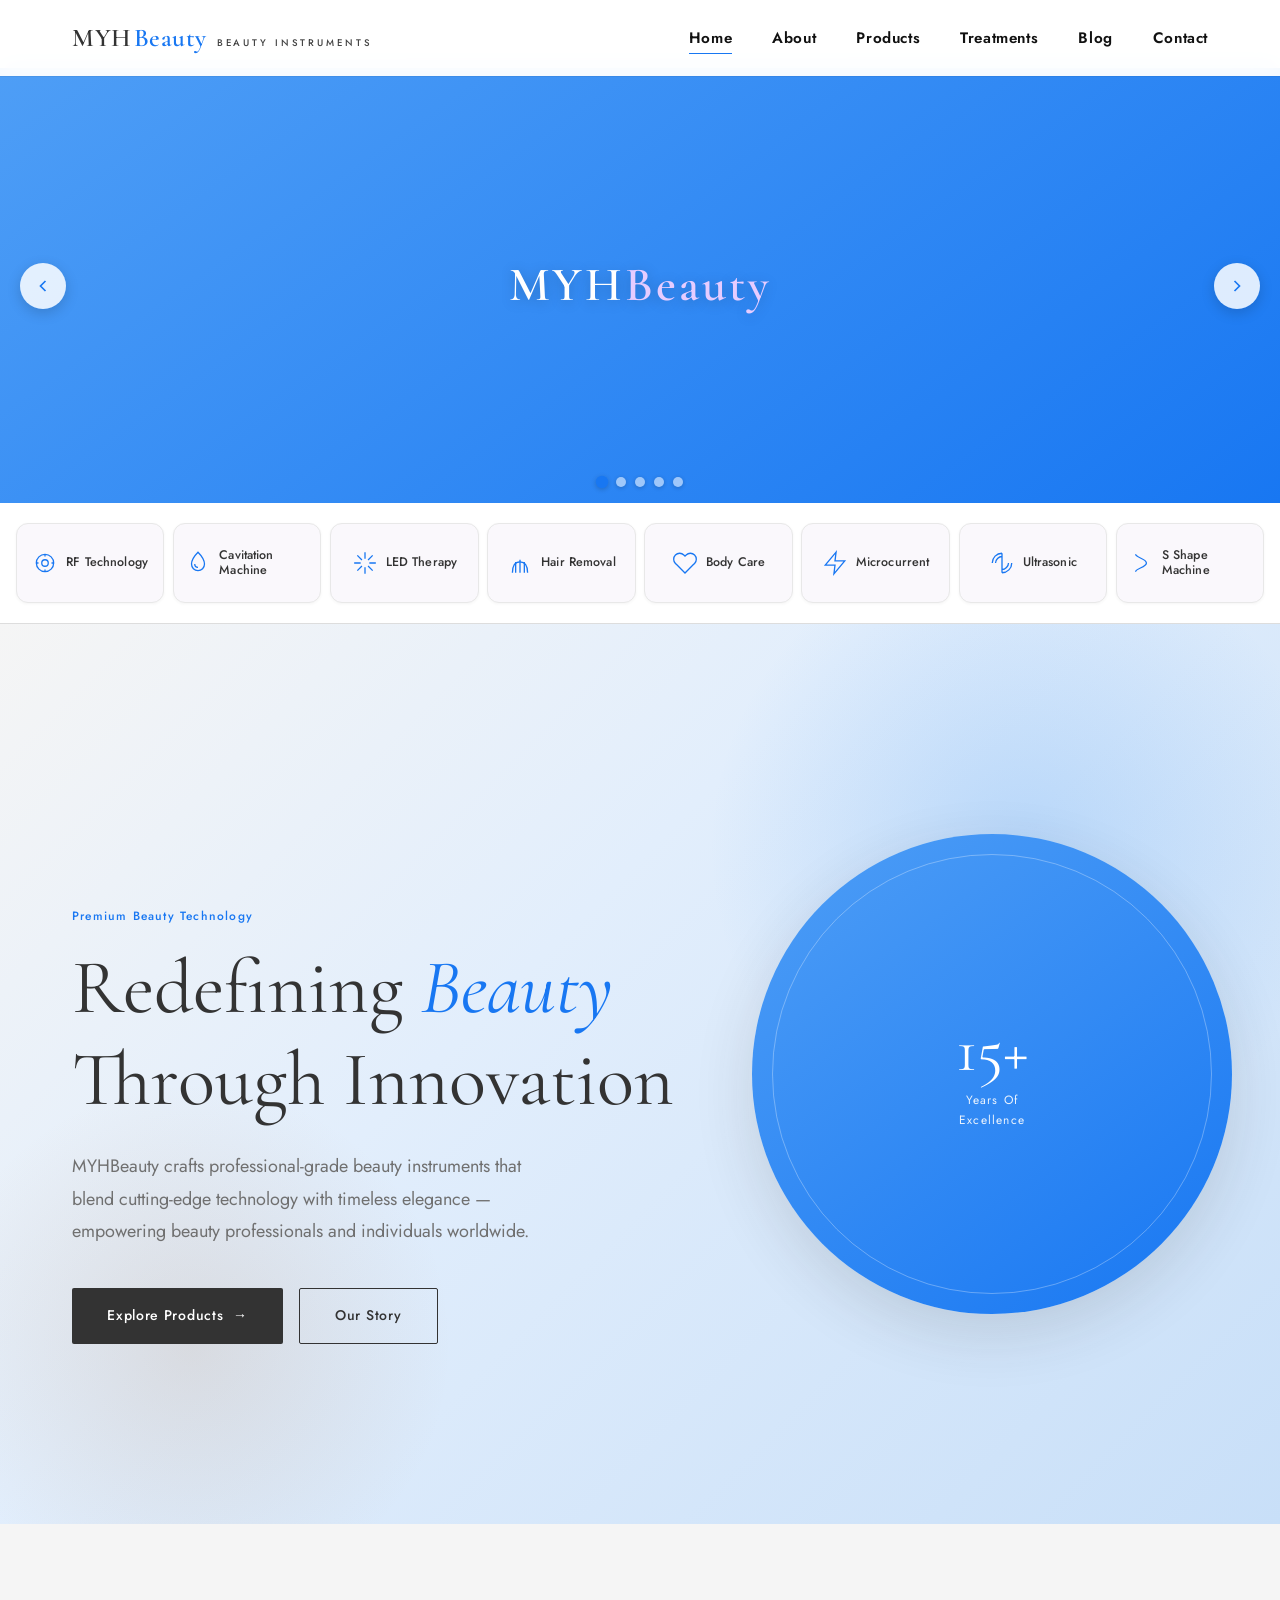
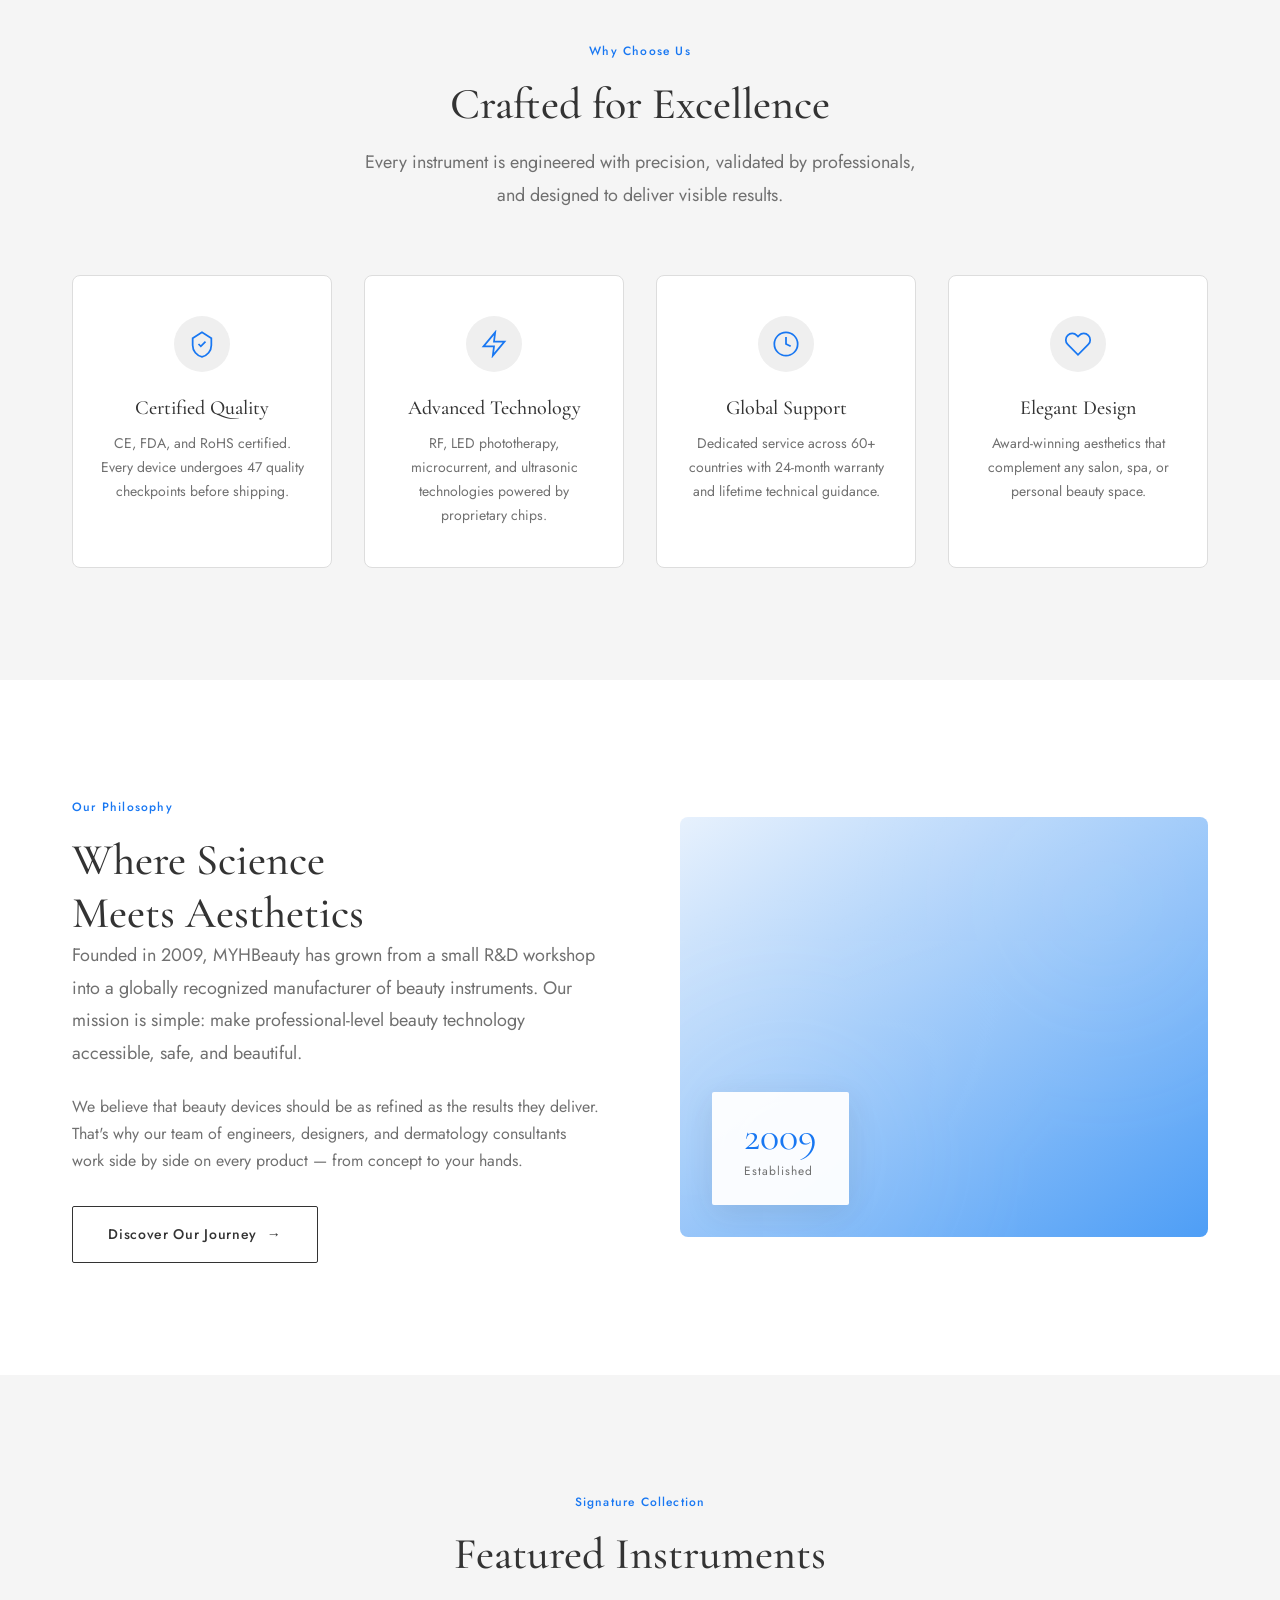
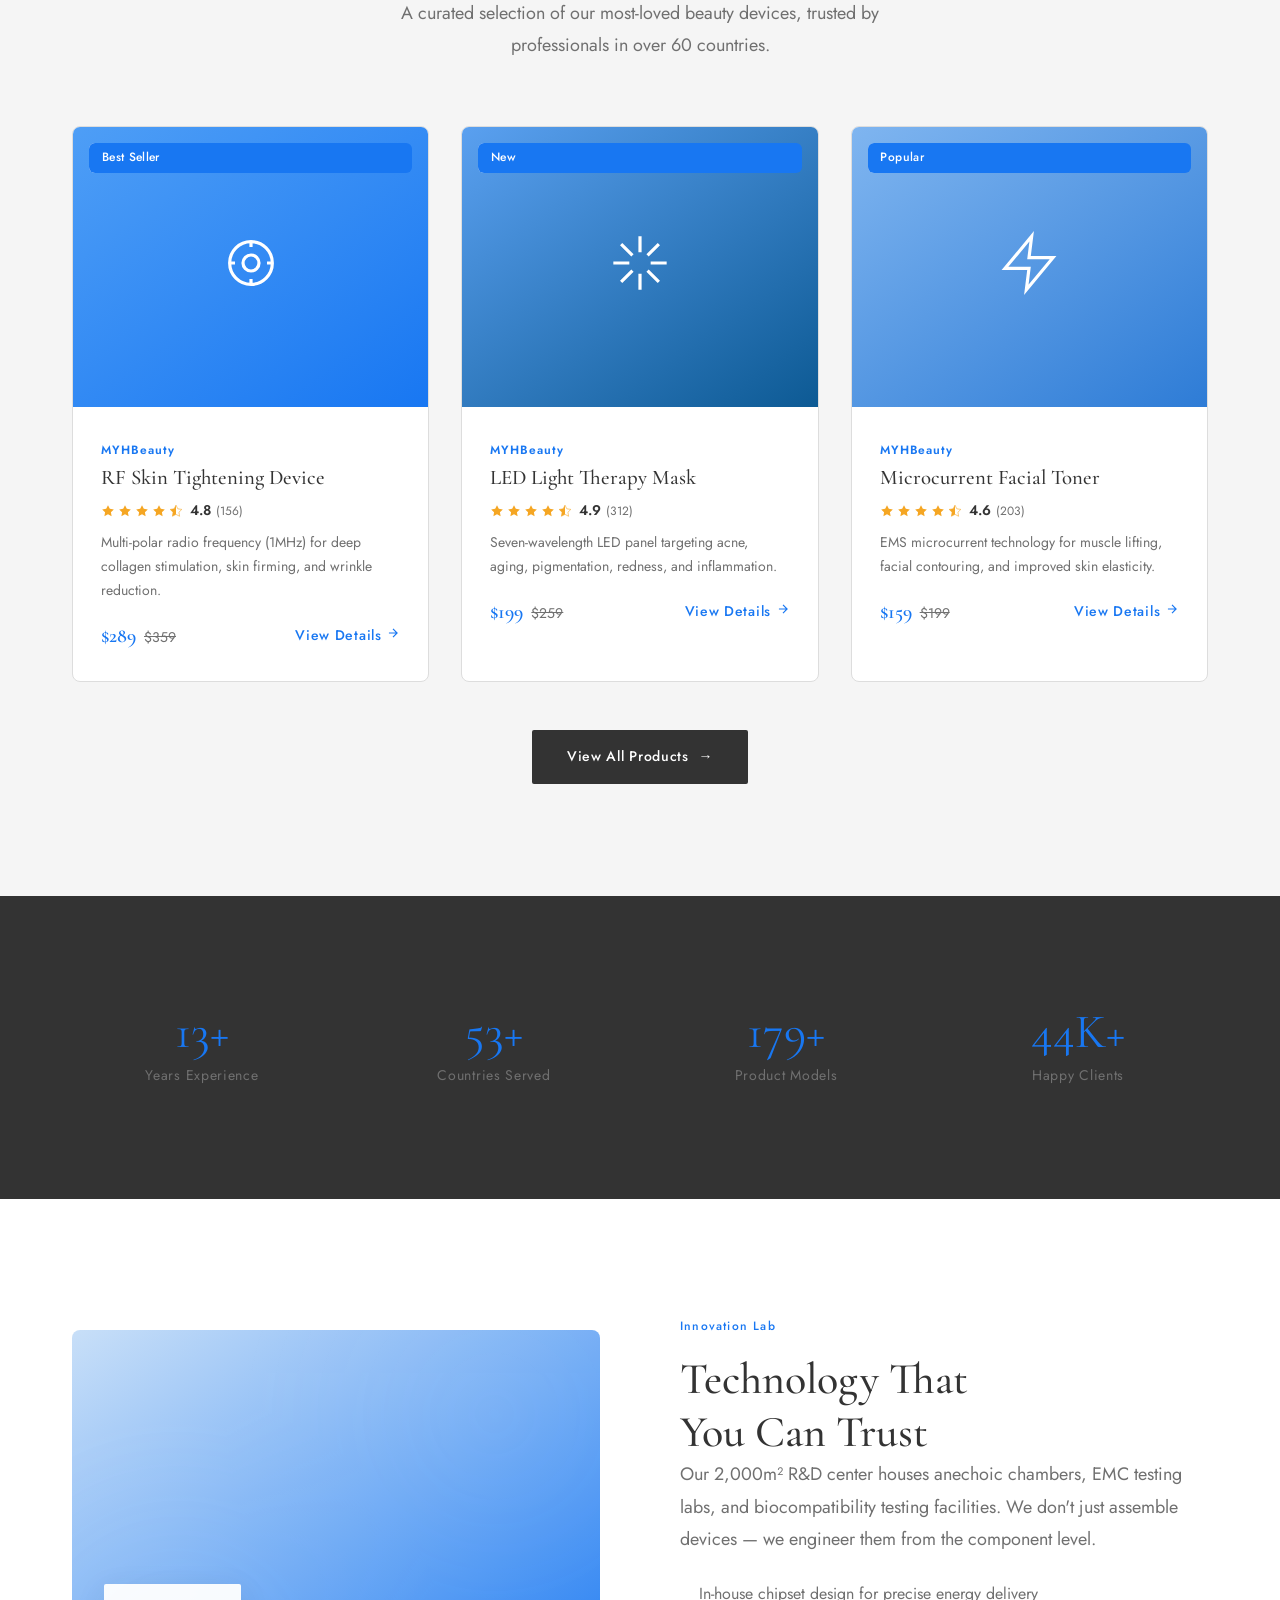
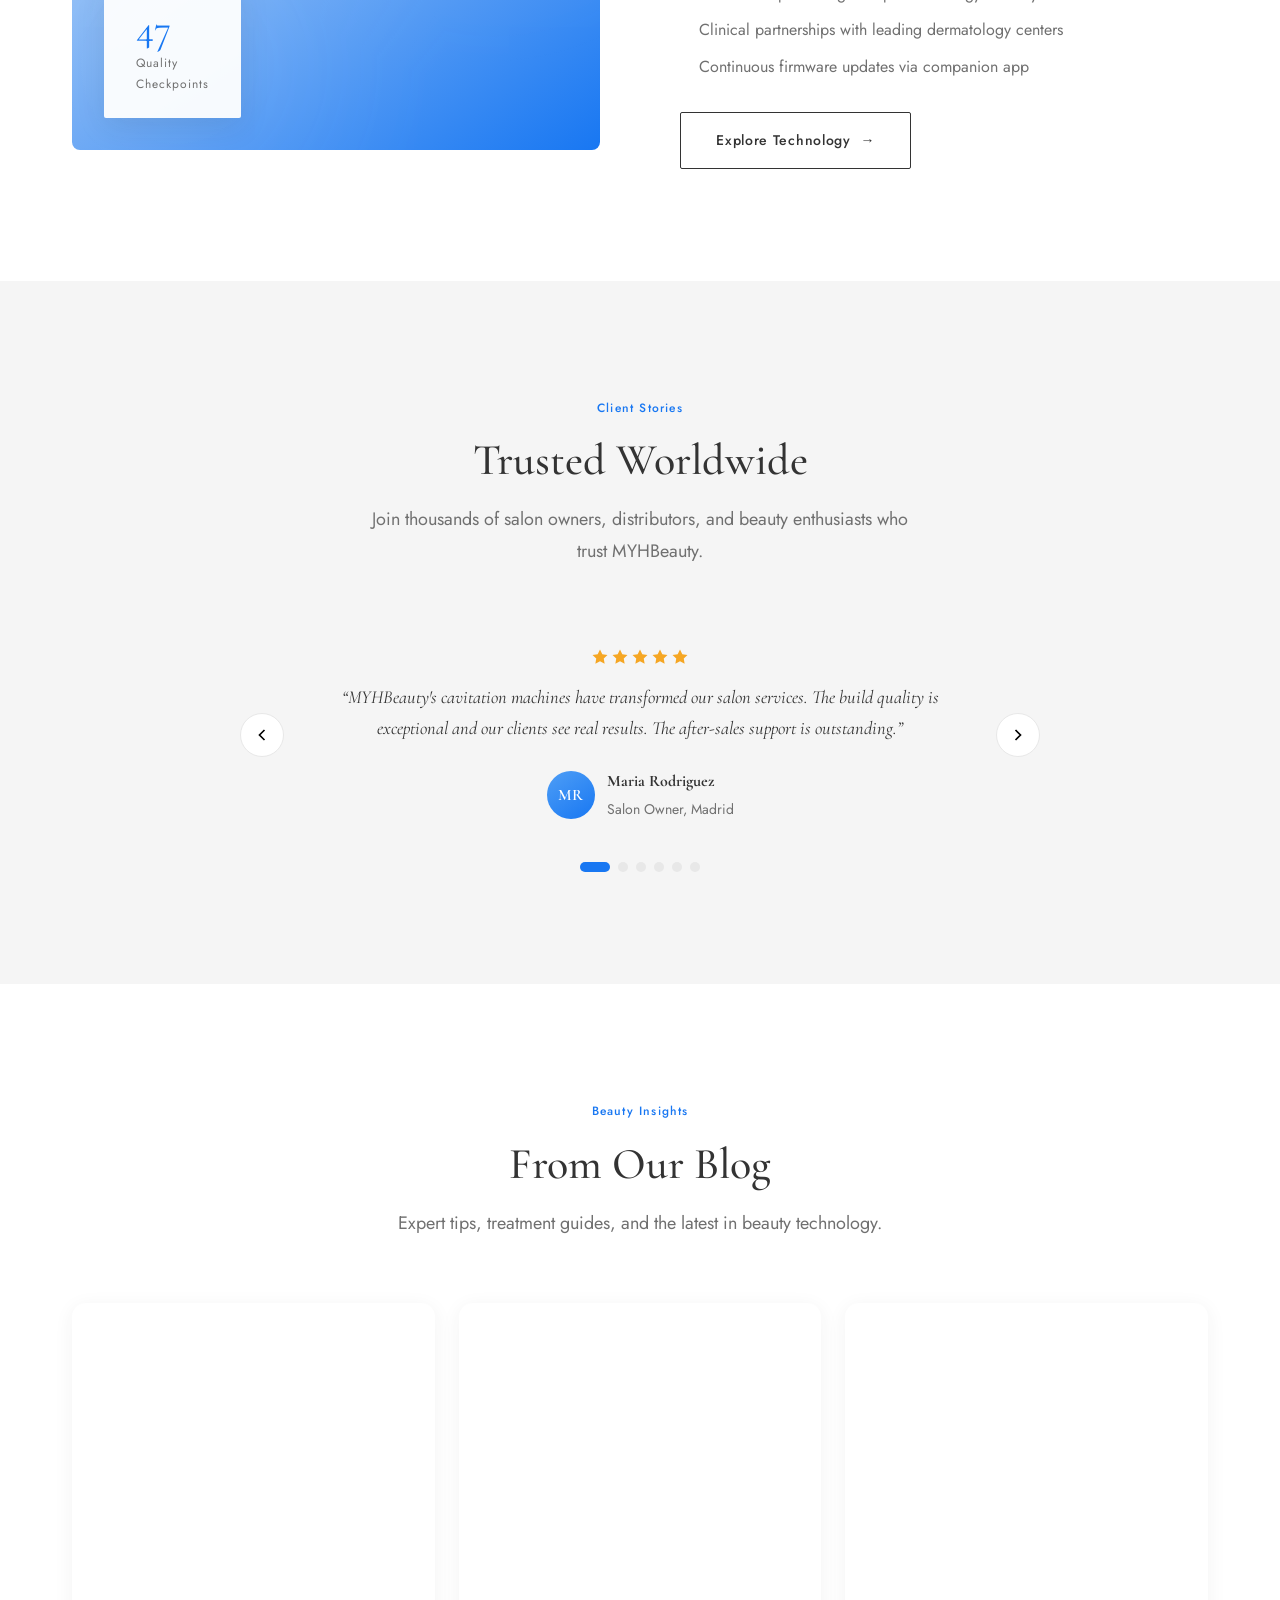
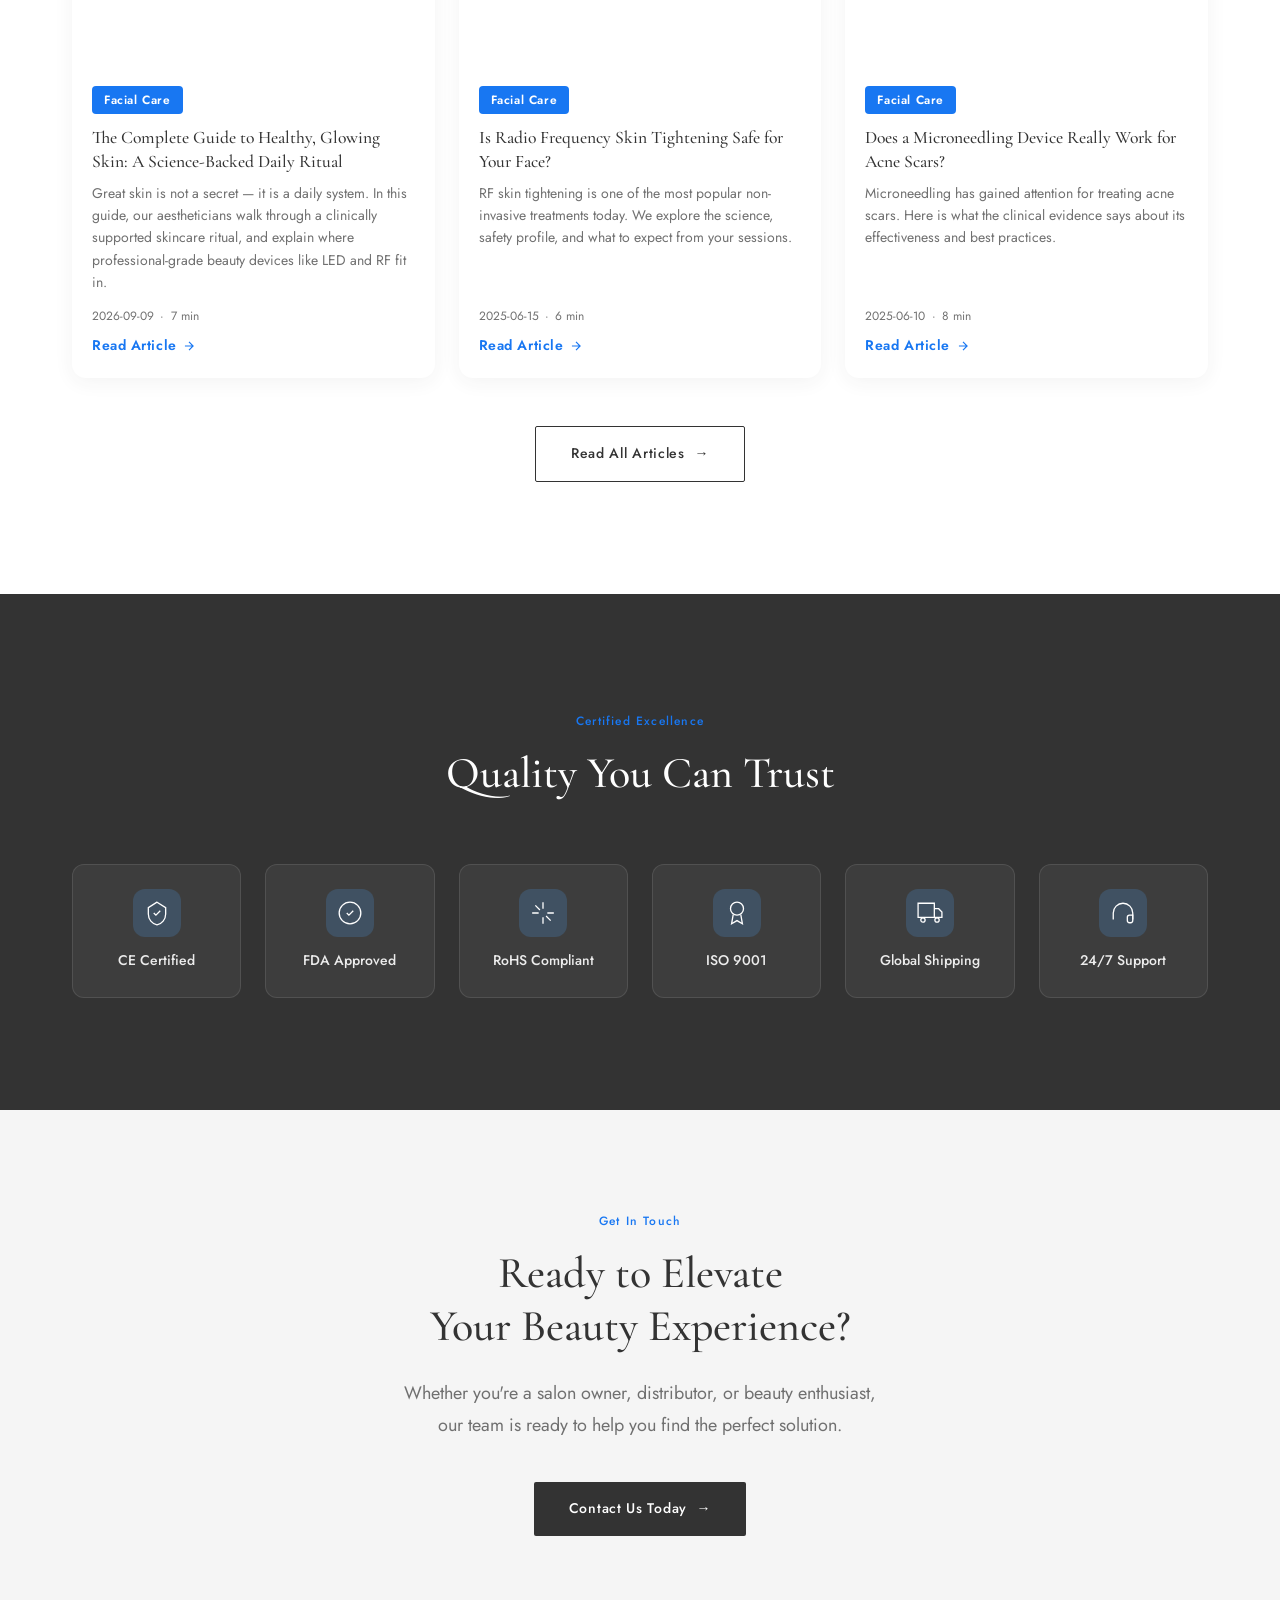
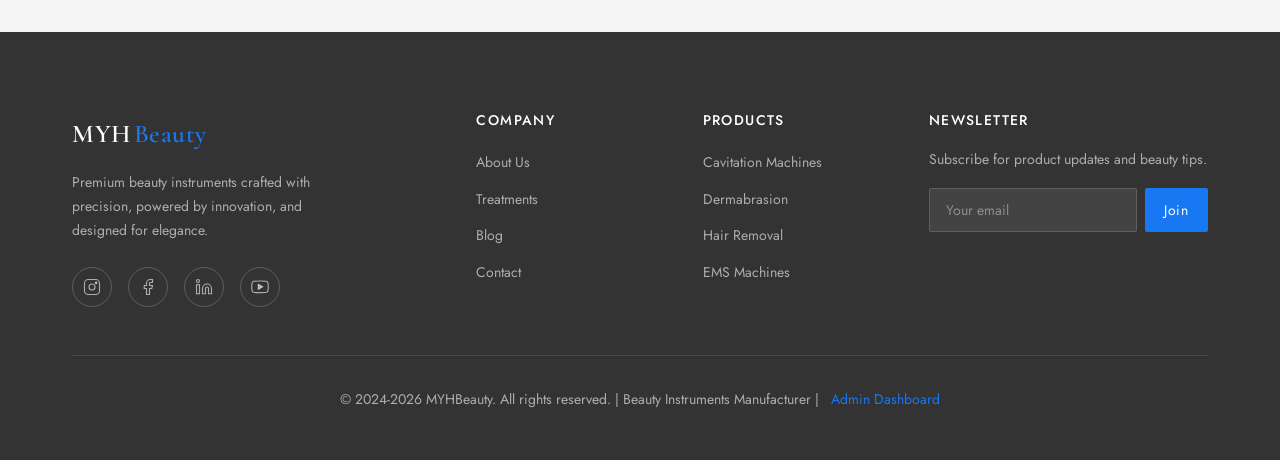
==== commit d4ee4dc4: "Add files via upload" ====
--- a/index.html
+++ b/index.html
@@ -48,6 +48,11 @@
   <!-- Home Banner Carousel (1920x650) — managed from Admin > Home Banners -->
   <section class="banner-slider" id="homeBannerSlider" aria-label="Promotion banners" data-page-node-id="PQfLLspMwTz0U32fYTjeJe"><!-- rendered by JS --></section>
 
+  <!-- Category Quick Nav (under banner, 200x80 tiles) -->
+  <section class="cat-quicknav" aria-label="Product categories">
+    <div class="container cat-quicknav-row" id="catQuickNavRow"><!-- rendered by JS --></div>
+  </section>
+
   <!-- Hero -->
   <section class="hero" data-page-node-id="H4Dff2mNCiNg1SFYd76T5o">
     <div class="hero-bg" data-page-node-id="FOgtP1a8DaIZoZSRnHFVXD"></div>
--- a/css/style.css
+++ b/css/style.css
@@ -1,2551 +1,2833 @@
-/* ============================================
-   MYHBeauty — Global Stylesheet
-   Beauty Instruments | Minimal & Elegant
-   ============================================ */
-
-/* ---------- Design Tokens ---------- */
-:root {
-  /* Color Palette — Purple theme inspired by mychway.com */
-  --c-bg:        #ffffff;
-  --c-bg-warm:   #f5f5f5;
-  --c-bg-soft:   #efefef;
-  --c-dark:      #333333;
-  --c-text:      #333333;
-  --c-text-soft: #707070;
-  --c-line:      #dddddd;
-  --c-accent:    #660099;        /* brand purple */
-  --c-accent-d:  #5f018e;        /* deep purple (hover) */
-  --c-rose:      #8a1cc4;        /* violet accent */
-  --c-rose-soft: #f3e8ff;        /* light purple tint */
-  --c-cream:     #f8f6f4;        /* warm off-white (modal / card panels) */
-  --c-border:    #e8e8e8;        /* light borders for cards/tables */
-  --c-white:     #ffffff;
-
-  /* Typography */
-  --ff-serif:   'Cormorant Garamond', 'Playfair Display', Georgia, serif;
-  --ff-sans:    'Jost', 'Montserrat', -apple-system, 'Segoe UI', sans-serif;
-  --fs-xs:  .75rem;
-  --fs-sm:  .875rem;
-  --fs-base:1rem;
-  --fs-lg:  1.125rem;
-  --fs-xl:  1.5rem;
-  --fs-2xl: 2rem;
-  --fs-3xl: 2.75rem;
-  --fs-4xl: 3.5rem;
-  --fs-5xl: 4.5rem;
-
-  /* Spacing & Layout */
-  --container: 1200px;
-  --container-narrow: 860px;
-  --radius:    2px;
-  --radius-lg: 8px;
-  --transition: .4s cubic-bezier(.25,.46,.45,.94);
-  --shadow-sm: 0 2px 12px rgba(51,51,51,.06);
-  --shadow-md: 0 8px 30px rgba(51,51,51,.10);
-  --shadow-lg: 0 20px 60px rgba(51,51,51,.14);
-
-  /* Aliases (backwards-compatible naming) */
-  --font-heading: var(--ff-serif);
-  --font-body:    var(--ff-sans);
-  --c-charcoal:   var(--c-dark);
-  --c-muted:      var(--c-text-soft);
-}
-
-/* ---------- Reset ---------- */
-*, *::before, *::after { margin: 0; padding: 0; box-sizing: border-box; }
-html { scroll-behavior: smooth; -webkit-font-smoothing: antialiased; }
-body {
-  font-family: var(--ff-sans);
-  font-size: var(--fs-base);
-  line-height: 1.7;
-  color: var(--c-text);
-  background: var(--c-bg);
-  overflow-x: hidden;
-}
-img { max-width: 100%; display: block; }
-a { color: inherit; text-decoration: none; transition: color var(--transition); }
-ul { list-style: none; }
-button { font-family: inherit; cursor: pointer; border: none; background: none; }
-
-/* ---------- Typography Helpers ---------- */
-.serif { font-family: var(--ff-serif); }
-.eyebrow {
-  font-size: var(--fs-xs);
-  letter-spacing: .28em;
-  text-transform: uppercase;
-  color: var(--c-accent);
-  font-weight: 500;
-  display: inline-block;
-  margin-bottom: 1rem;
-}
-h1, h2, h3, h4 { font-family: var(--ff-serif); font-weight: 500; color: var(--c-dark); line-height: 1.2; }
-h1 { font-size: clamp(2.5rem, 5vw, var(--fs-5xl)); }
-h2 { font-size: clamp(2rem, 4vw, var(--fs-3xl)); }
-h3 { font-size: var(--fs-xl); }
-p  { margin-bottom: 1rem; }
-.lead { font-size: var(--fs-lg); color: var(--c-text-soft); line-height: 1.8; }
-
-/* ---------- Layout ---------- */
-.container {
-  width: 100%;
-  max-width: var(--container);
-  margin: 0 auto;
-  padding: 0 2rem;
-}
-.container-narrow { max-width: var(--container-narrow); }
-.section { padding: 7rem 0; }
-.section-sm { padding: 5rem 0; }
-.text-center { text-align: center; }
-.bg-warm  { background: var(--c-bg-warm); }
-.bg-soft  { background: var(--c-bg-soft); }
-.bg-dark  { background: var(--c-dark); color: var(--c-white); }
-.bg-dark h1, .bg-dark h2, .bg-dark h3 { color: var(--c-white); }
-
-/* ---------- Buttons ---------- */
-.btn {
-  display: inline-flex;
-  align-items: center;
-  gap: .6rem;
-  padding: .95rem 2.2rem;
-  font-size: var(--fs-sm);
-  letter-spacing: .12em;
-  text-transform: uppercase;
-  font-weight: 500;
-  border-radius: var(--radius);
-  transition: all var(--transition);
-  position: relative;
-  overflow: hidden;
-}
-.btn-primary {
-  background: var(--c-dark);
-  color: var(--c-white);
-}
-.btn-primary:hover {
-  background: var(--c-accent);
-  transform: translateY(-2px);
-  box-shadow: var(--shadow-md);
-}
-.btn-outline {
-  border: 1px solid var(--c-dark);
-  color: var(--c-dark);
-}
-.btn-outline:hover {
-  background: var(--c-dark);
-  color: var(--c-white);
-}
-.btn-light {
-  border: 1px solid rgba(255,255,255,.4);
-  color: var(--c-white);
-}
-.btn-sm {
-  padding: 0.6rem 1.4rem;
-  font-size: var(--fs-xs);
-  letter-spacing: 0.1em;
-}
-.btn-light:hover {
-  background: var(--c-white);
-  color: var(--c-dark);
-  border-color: var(--c-white);
-}
-.btn-arrow::after {
-  content: '\2192';
-  transition: transform var(--transition);
-}
-.btn-arrow:hover::after { transform: translateX(4px); }
-
-/* ---------- Navigation ---------- */
-.nav {
-  position: fixed;
-  top: 0; left: 0; right: 0;
-  z-index: 1000;
-  padding: 1.5rem 0;
-  transition: all var(--transition);
-  background: transparent;
-}
-.nav.scrolled {
-  background: rgba(255,255,255,.96);
-  backdrop-filter: blur(12px);
-  padding: 1rem 0;
-  box-shadow: var(--shadow-sm);
-}
-.nav-inner {
-  display: flex;
-  align-items: center;
-  justify-content: space-between;
-}
-.nav-logo {
-  font-family: var(--ff-serif);
-  font-size: 1.6rem;
-  font-weight: 600;
-  letter-spacing: .02em;
-  color: var(--c-dark);
-  display: flex;
-  align-items: baseline;
-  gap: 2px;
-}
-.nav-logo span { color: var(--c-accent); }
-.nav-logo .sub {
-  font-family: var(--ff-sans);
-  font-size: .6rem;
-  letter-spacing: .3em;
-  text-transform: uppercase;
-  color: var(--c-text-soft);
-  margin-left: .5rem;
-  font-weight: 400;
-}
-.nav-links {
-  display: flex;
-  gap: 2.5rem;
-  align-items: center;
-}
-.nav-links a {
-  font-size: var(--fs-sm);
-  letter-spacing: .08em;
-  text-transform: uppercase;
-  color: var(--c-dark);
-  font-weight: 400;
-  position: relative;
-  padding: .3rem 0;
-}
-.nav-links a::after {
-  content: '';
-  position: absolute;
-  bottom: 0; left: 0;
-  width: 0; height: 1px;
-  background: var(--c-accent);
-  transition: width var(--transition);
-}
-.nav-links a:hover::after,
-.nav-links a.active::after { width: 100%; }
-.nav-links a:hover { color: var(--c-accent); }
-.nav-toggle {
-  display: none;
-  flex-direction: column;
-  gap: 5px;
-  padding: .5rem;
-}
-.nav-toggle span {
-  width: 26px; height: 2px;
-  background: var(--c-dark);
-  transition: all var(--transition);
-}
-.nav-toggle.open span:nth-child(1) { transform: translateY(7px) rotate(45deg); }
-.nav-toggle.open span:nth-child(2) { opacity: 0; }
-.nav-toggle.open span:nth-child(3) { transform: translateY(-7px) rotate(-45deg); }
-
-/* ---------- Hero ---------- */
-.hero {
-  min-height: 100vh;
-  display: flex;
-  align-items: center;
-  position: relative;
-  overflow: hidden;
-}
-.hero-bg {
-  position: absolute;
-  inset: 0;
-  background: linear-gradient(135deg, #f5f5f5 0%, #ede0f5 40%, #e0d0f0 100%);
-  z-index: -2;
-}
-.hero-bg::before {
-  content: '';
-  position: absolute;
-  top: -10%; right: -5%;
-  width: 50%; height: 70%;
-  background: radial-gradient(circle, rgba(138,28,196,.25) 0%, transparent 70%);
-  border-radius: 50%;
-}
-.hero-bg::after {
-  content: '';
-  position: absolute;
-  bottom: -10%; left: -5%;
-  width: 40%; height: 60%;
-  background: radial-gradient(circle, rgba(176,133,98,.18) 0%, transparent 70%);
-  border-radius: 50%;
-}
-.hero-content {
-  max-width: 640px;
-  padding-top: 6rem;
-}
-.hero h1 {
-  font-size: clamp(3rem, 6vw, 5rem);
-  font-weight: 400;
-  margin-bottom: 1.5rem;
-}
-.hero h1 em {
-  font-style: italic;
-  color: var(--c-accent);
-}
-.hero .lead {
-  margin-bottom: 2.5rem;
-  max-width: 480px;
-}
-.hero-actions {
-  display: flex;
-  gap: 1rem;
-  flex-wrap: wrap;
-}
-.hero-visual {
-  position: absolute;
-  right: 0; top: 0;
-  width: 45%; height: 100%;
-  display: flex;
-  align-items: center;
-  justify-content: center;
-}
-.hero-circle {
-  width: 480px; height: 480px;
-  border-radius: 50%;
-  background: linear-gradient(145deg, #8a1cc4, #660099);
-  box-shadow: var(--shadow-lg);
-  position: relative;
-  display: flex;
-  align-items: center;
-  justify-content: center;
-  overflow: hidden;
-}
-.hero-circle::before {
-  content: '';
-  position: absolute;
-  inset: 20px;
-  border-radius: 50%;
-  border: 1px solid rgba(255,255,255,.3);
-}
-.hero-circle-text {
-  text-align: center;
-  color: var(--c-white);
-  z-index: 2;
-}
-.hero-circle-text .num {
-  font-family: var(--ff-serif);
-  font-size: 4rem;
-  line-height: 1;
-}
-.hero-circle-text .label {
-  font-size: var(--fs-xs);
-  letter-spacing: .2em;
-  text-transform: uppercase;
-  margin-top: .5rem;
-  opacity: .9;
-}
-
-/* ---------- Page Header (inner pages) ---------- */
-.page-header {
-  padding: 12rem 0 5rem;
-  background: var(--c-bg-warm);
-  text-align: center;
-  position: relative;
-  overflow: hidden;
-}
-.page-header::before {
-  content: '';
-  position: absolute;
-  top: 30%; right: 10%;
-  width: 300px; height: 300px;
-  background: radial-gradient(circle, rgba(200,155,155,.2) 0%, transparent 70%);
-  border-radius: 50%;
-}
-.page-header h1 { margin-bottom: 1rem; }
-.page-header .lead { max-width: 560px; margin: 0 auto; }
-.breadcrumb {
-  display: flex;
-  gap: .5rem;
-  justify-content: center;
-  margin-top: 1.5rem;
-  font-size: var(--fs-sm);
-  color: var(--c-text-soft);
-}
-.breadcrumb a:hover { color: var(--c-accent); }
-
-/* ---------- Section Title ---------- */
-.section-title {
-  text-align: center;
-  margin-bottom: 4rem;
-}
-.section-title h2 { margin-bottom: 1rem; }
-.section-title .lead { max-width: 560px; margin: 0 auto; }
-.section-title.left { text-align: left; }
-.section-title.left .lead { margin: 0; }
-
-/* ---------- Feature Cards ---------- */
-.features {
-  display: grid;
-  grid-template-columns: repeat(auto-fit, minmax(240px, 1fr));
-  gap: 2rem;
-}
-.feature-card {
-  text-align: center;
-  padding: 2.5rem 1.5rem;
-  background: var(--c-bg);
-  border: 1px solid var(--c-line);
-  border-radius: var(--radius-lg);
-  transition: all var(--transition);
-}
-.feature-card:hover {
-  transform: translateY(-6px);
-  box-shadow: var(--shadow-md);
-  border-color: var(--c-accent);
-}
-.feature-icon {
-  width: 56px; height: 56px;
-  margin: 0 auto 1.5rem;
-  display: flex;
-  align-items: center;
-  justify-content: center;
-  border-radius: 50%;
-  background: var(--c-bg-soft);
-  color: var(--c-accent);
-}
-.feature-icon svg { width: 28px; height: 28px; }
-.feature-card h3 { margin-bottom: .75rem; font-size: 1.25rem; }
-.feature-card p { font-size: var(--fs-sm); color: var(--c-text-soft); margin: 0; }
-
-/* ---------- Split Section ---------- */
-.split {
-  display: grid;
-  grid-template-columns: 1fr 1fr;
-  gap: 5rem;
-  align-items: center;
-}
-.split-reverse .split-text { order: 2; }
-.split-visual {
-  position: relative;
-  min-height: 420px;
-  border-radius: var(--radius-lg);
-  overflow: hidden;
-}
-.split-visual.gradient-1 {
-  background: linear-gradient(145deg, #f3e8ff, #8a1cc4);
-}
-.split-visual.gradient-2 {
-  background: linear-gradient(145deg, #e0d0f0, #660099);
-}
-.split-visual.gradient-3 {
-  background: linear-gradient(145deg, #d0c0e0, #5f018e);
-}
-.split-visual-pattern {
-  position: absolute;
-  inset: 0;
-  opacity: .15;
-  background-image: radial-gradient(circle at 20% 80%, rgba(255,255,255,.4) 0%, transparent 50%),
-                    radial-gradient(circle at 80% 20%, rgba(255,255,255,.3) 0%, transparent 50%);
-}
-.split-visual-badge {
-  position: absolute;
-  bottom: 2rem; left: 2rem;
-  background: rgba(255,255,255,.95);
-  padding: 1.5rem 2rem;
-  border-radius: var(--radius);
-  box-shadow: var(--shadow-md);
-}
-.split-visual-badge .num {
-  font-family: var(--ff-serif);
-  font-size: 2.5rem;
-  color: var(--c-accent);
-  line-height: 1;
-}
-.split-visual-badge .label {
-  font-size: var(--fs-xs);
-  letter-spacing: .15em;
-  text-transform: uppercase;
-  color: var(--c-text-soft);
-  margin-top: .3rem;
-}
-
-/* ---------- Product Grid ---------- */
-.product-grid {
-  display: grid;
-  grid-template-columns: repeat(3, 1fr);
-  gap: 2rem;
-}
-.product-card {
-  background: var(--c-bg);
-  border-radius: var(--radius-lg);
-  overflow: hidden;
-  transition: all var(--transition);
-  border: 1px solid var(--c-line);
-}
-.product-card:hover {
-  transform: translateY(-8px);
-  box-shadow: var(--shadow-lg);
-}
-.product-img {
-  height: 280px;
-  position: relative;
-  overflow: hidden;
-  display: flex;
-  align-items: center;
-  justify-content: center;
-}
-.product-img-bg {
-  position: absolute;
-  inset: 0;
-  transition: transform .6s ease;
-}
-.product-card:hover .product-img-bg { transform: scale(1.08); }
-.product-icon {
-  position: relative;
-  z-index: 2;
-  color: var(--c-white);
-  opacity: .9;
-}
-.product-icon svg { width: 64px; height: 64px; }
-.product-tag {
-  position: absolute;
-  top: 1rem; left: 1rem;
-  z-index: 3;
-  background: rgba(255,255,255,.95);
-  padding: .35rem .9rem;
-  border-radius: 50px;
-  font-size: var(--fs-xs);
-  letter-spacing: .1em;
-  text-transform: uppercase;
-  color: var(--c-accent);
-  font-weight: 500;
-}
-.product-body { padding: 1.75rem; }
-.product-body h3 { margin-bottom: .5rem; font-size: 1.3rem; }
-.product-body p { font-size: var(--fs-sm); color: var(--c-text-soft); margin-bottom: 1rem; }
-.product-link {
-  font-size: var(--fs-sm);
-  letter-spacing: .1em;
-  text-transform: uppercase;
-  color: var(--c-accent);
-  font-weight: 500;
-  display: inline-flex;
-  align-items: center;
-  gap: .4rem;
-  transition: gap var(--transition);
-}
-.product-link:hover { gap: .8rem; }
-
-/* ---------- Product Filter ---------- */
-.product-filters {
-  display: flex;
-  gap: 1rem;
-  justify-content: center;
-  margin-bottom: 3rem;
-  flex-wrap: wrap;
-}
-.filter-btn {
-  padding: .6rem 1.5rem;
-  font-size: var(--fs-sm);
-  letter-spacing: .08em;
-  text-transform: uppercase;
-  color: var(--c-text-soft);
-  border: 1px solid var(--c-line);
-  border-radius: 50px;
-  transition: all var(--transition);
-}
-.filter-btn:hover { border-color: var(--c-accent); color: var(--c-accent); }
-.filter-btn.active {
-  background: var(--c-dark);
-  color: var(--c-white);
-  border-color: var(--c-dark);
-}
-
-/* ---------- Products Page Layout (Sidebar + Main) ---------- */
-.section-sm { padding: 4rem 0; }
-.products-layout {
-  display: grid;
-  grid-template-columns: 260px 1fr;
-  gap: 2.5rem;
-  align-items: start;
-}
-
-/* Sidebar */
-.products-sidebar {
-  position: sticky;
-  top: 100px;
-  display: flex;
-  flex-direction: column;
-  gap: 1.75rem;
-}
-.sidebar-block {
-  background: var(--c-bg);
-  border: 1px solid var(--c-line);
-  border-radius: var(--radius-lg);
-  padding: 1.5rem;
-}
-.sidebar-title {
-  font-family: var(--font-heading);
-  font-size: 1rem;
-  font-weight: 600;
-  color: var(--c-charcoal);
-  margin-bottom: 1rem;
-  padding-bottom: 0.75rem;
-  border-bottom: 1px solid var(--c-line);
-  letter-spacing: 0.02em;
-}
-.sidebar-search { position: relative; }
-.sidebar-search svg {
-  position: absolute;
-  left: 0.85rem;
-  top: 50%;
-  transform: translateY(-50%);
-  width: 16px;
-  height: 16px;
-  color: var(--c-muted);
-  pointer-events: none;
-}
-.sidebar-search input {
-  width: 100%;
-  padding: 0.65rem 0.85rem 0.65rem 2.4rem;
-  font-family: var(--font-body);
-  font-size: var(--fs-sm);
-  color: var(--c-charcoal);
-  background: var(--c-cream);
-  border: 1px solid var(--c-line);
-  border-radius: 8px;
-  transition: border-color var(--transition);
-}
-.sidebar-search input:focus { outline: none; border-color: var(--c-accent); }
-
-.sidebar-cats { list-style: none; display: flex; flex-direction: column; gap: 0.2rem; }
-.sidebar-cat {
-  width: 100%;
-  display: flex;
-  justify-content: space-between;
-  align-items: center;
-  padding: 0.65rem 0.85rem;
-  font-family: var(--font-body);
-  font-size: var(--fs-sm);
-  color: var(--c-text-soft);
-  background: transparent;
-  border: none;
-  border-radius: 8px;
-  cursor: pointer;
-  transition: all var(--transition);
-  text-align: left;
-}
-.sidebar-cat:hover { background: var(--c-cream); color: var(--c-accent); }
-.sidebar-cat.active { background: var(--c-accent); color: var(--c-white); font-weight: 500; }
-.sidebar-cat.active .cat-count { background: rgba(255,255,255,0.25); color: var(--c-white); }
-.cat-count {
-  font-size: var(--fs-xs);
-  background: var(--c-cream);
-  color: var(--c-muted);
-  padding: 0.1rem 0.55rem;
-  border-radius: 50px;
-  min-width: 24px;
-  text-align: center;
-  transition: all var(--transition);
-}
-.sidebar-cat:hover .cat-count { background: rgba(102,0,153,0.1); color: var(--c-accent); }
-
-/* Sidebar help card */
-.sidebar-help {
-  background: linear-gradient(145deg, var(--c-accent), var(--c-accent-d));
-  border-radius: var(--radius-lg);
-  padding: 1.75rem 1.5rem;
-  text-align: center;
-  color: var(--c-white);
-}
-.sidebar-help-icon {
-  width: 48px;
-  height: 48px;
-  margin: 0 auto 1rem;
-  display: flex;
-  align-items: center;
-  justify-content: center;
-  background: rgba(255,255,255,0.15);
-  border-radius: 50%;
-}
-.sidebar-help-icon svg { width: 24px; height: 24px; }
-.sidebar-help h4 { font-family: var(--font-heading); font-size: 1.15rem; margin-bottom: 0.5rem; }
-.sidebar-help p { font-size: var(--fs-sm); opacity: 0.85; margin-bottom: 1.25rem; line-height: 1.6; }
-.sidebar-help .btn-outline { border-color: rgba(255,255,255,0.6); color: var(--c-white); }
-.sidebar-help .btn-outline:hover { background: rgba(255,255,255,0.15); border-color: var(--c-white); }
-
-/* Products main + toolbar */
-.products-main { min-width: 0; }
-.products-toolbar {
-  display: flex;
-  justify-content: space-between;
-  align-items: center;
-  padding: 0.85rem 1.25rem;
-  background: var(--c-bg);
-  border: 1px solid var(--c-line);
-  border-radius: var(--radius-lg);
-  margin-bottom: 1.75rem;
-  flex-wrap: wrap;
-  gap: 0.75rem;
-}
-.toolbar-count { font-family: var(--font-body); font-size: var(--fs-sm); color: var(--c-text-soft); }
-.toolbar-sort { display: flex; align-items: center; gap: 0.5rem; }
-.toolbar-sort label { font-size: var(--fs-sm); color: var(--c-text-soft); }
-.toolbar-sort select {
-  font-family: var(--font-body);
-  font-size: var(--fs-sm);
-  color: var(--c-charcoal);
-  padding: 0.4rem 1.75rem 0.4rem 0.75rem;
-  background-color: var(--c-cream);
-  border: 1px solid var(--c-line);
-  border-radius: 6px;
-  cursor: pointer;
-  appearance: none;
-  background-image: url("data:image/svg+xml,%3Csvg xmlns='http://www.w3.org/2000/svg' width='12' height='12' viewBox='0 0 24 24' fill='none' stroke='%23888' stroke-width='2'%3E%3Cpath d='M6 9l6 6 6-6'/%3E%3C/svg%3E");
-  background-repeat: no-repeat;
-  background-position: right 0.5rem center;
-}
-.toolbar-sort select:focus { outline: none; border-color: var(--c-accent); }
-
-/* Shop grid — 2 columns on desktop for larger cards */
-.product-grid-shop { grid-template-columns: repeat(2, 1fr) !important; gap: 1.75rem; }
-
-/* ---------- Product Card Enhancements ---------- */
-.product-cat-badge {
-  position: absolute;
-  top: 1rem;
-  left: 1rem;
-  z-index: 3;
-  background: rgba(255,255,255,0.95);
-  color: var(--c-accent);
-  padding: 0.3rem 0.8rem;
-  border-radius: 6px;
-  font-family: var(--font-body);
-  font-size: var(--fs-xs);
-  font-weight: 500;
-  letter-spacing: 0.05em;
-}
-.product-tag {
-  position: absolute;
-  top: 1rem;
-  right: 1rem;
-  z-index: 3;
-  background: var(--c-accent);
-  color: var(--c-white);
-  padding: 0.3rem 0.8rem;
-  border-radius: 6px;
-  font-size: var(--fs-xs);
-  letter-spacing: 0.05em;
-  text-transform: uppercase;
-  font-weight: 500;
-}
-.product-img-hover {
-  position: absolute;
-  inset: 0;
-  z-index: 2;
-  display: flex;
-  align-items: center;
-  justify-content: center;
-  background: rgba(102,0,153,0.42);
-  opacity: 0;
-  transition: opacity var(--transition);
-}
-.product-card:hover .product-img-hover { opacity: 1; }
-.product-view {
-  padding: 0.6rem 1.5rem;
-  background: var(--c-white);
-  color: var(--c-accent);
-  border-radius: 50px;
-  font-family: var(--font-body);
-  font-size: var(--fs-sm);
-  font-weight: 500;
-  letter-spacing: 0.05em;
-  transform: translateY(8px);
-  transition: transform var(--transition);
-}
-.product-card:hover .product-view { transform: translateY(0); }
-.product-link svg { width: 14px; height: 14px; transition: transform var(--transition); }
-.product-link:hover svg { transform: translateX(3px); }
-
-/* ---------- Stats ---------- */
-.stats {
-  display: grid;
-  grid-template-columns: repeat(4, 1fr);
-  gap: 2rem;
-  text-align: center;
-}
-.stat-item .num {
-  font-family: var(--ff-serif);
-  font-size: 3rem;
-  color: var(--c-accent);
-  line-height: 1;
-  margin-bottom: .5rem;
-}
-.stat-item .label {
-  font-size: var(--fs-sm);
-  letter-spacing: .1em;
-  text-transform: uppercase;
-  color: var(--c-text-soft);
-}
-
-/* ---------- Timeline ---------- */
-.timeline {
-  position: relative;
-  max-width: 800px;
-  margin: 0 auto;
-  padding-left: 2rem;
-}
-.timeline::before {
-  content: '';
-  position: absolute;
-  left: 0; top: 0; bottom: 0;
-  width: 2px;
-  background: var(--c-line);
-}
-.timeline-item {
-  position: relative;
-  padding-bottom: 2.5rem;
-}
-.timeline-item::before {
-  content: '';
-  position: absolute;
-  left: -2rem; top: .4rem;
-  width: 12px; height: 12px;
-  border-radius: 50%;
-  background: var(--c-accent);
-  border: 3px solid var(--c-bg);
-  transform: translateX(-5px);
-}
-.timeline-year {
-  font-family: var(--ff-serif);
-  font-size: 1.5rem;
-  color: var(--c-accent);
-  margin-bottom: .3rem;
-}
-.timeline-item h3 { margin-bottom: .5rem; }
-.timeline-item p { color: var(--c-text-soft); margin: 0; }
-
-/* ---------- Values ---------- */
-.values-grid {
-  display: grid;
-  grid-template-columns: repeat(auto-fit, minmax(220px, 1fr));
-  gap: 2rem;
-}
-.value-item {
-  text-align: center;
-  padding: 2rem 1.5rem;
-}
-.value-num {
-  font-family: var(--ff-serif);
-  font-size: 2rem;
-  color: var(--c-rose);
-  margin-bottom: 1rem;
-  display: block;
-}
-.value-item h3 { margin-bottom: .75rem; }
-.value-item p { font-size: var(--fs-sm); color: var(--c-text-soft); margin: 0; }
-
-/* ---------- Team ---------- */
-.team-grid {
-  display: grid;
-  grid-template-columns: repeat(4, 1fr);
-  gap: 2rem;
-}
-.team-card { text-align: center; }
-.team-avatar {
-  width: 160px; height: 160px;
-  border-radius: 50%;
-  margin: 0 auto 1.5rem;
-  display: flex;
-  align-items: center;
-  justify-content: center;
-  font-family: var(--ff-serif);
-  font-size: 3rem;
-  color: var(--c-white);
-  position: relative;
-  overflow: hidden;
-}
-.team-avatar::after {
-  content: '';
-  position: absolute;
-  inset: 8px;
-  border-radius: 50%;
-  border: 1px solid rgba(255,255,255,.3);
-}
-.team-card h3 { margin-bottom: .25rem; font-size: 1.2rem; }
-.team-role {
-  font-size: var(--fs-sm);
-  color: var(--c-accent);
-  letter-spacing: .05em;
-}
-
-/* ---------- CTA Banner ---------- */
-.cta-banner {
-  text-align: center;
-  padding: 6rem 0;
-}
-.cta-banner h2 { margin-bottom: 1.5rem; }
-.cta-banner .lead { max-width: 500px; margin: 0 auto 2.5rem; }
-
-/* ---------- Contact ---------- */
-.contact-grid {
-  display: grid;
-  grid-template-columns: 1fr 1fr;
-  gap: 4rem;
-}
-.contact-info-item {
-  display: flex;
-  gap: 1.2rem;
-  margin-bottom: 2rem;
-  align-items: flex-start;
-}
-.contact-info-icon {
-  width: 48px; height: 48px;
-  flex-shrink: 0;
-  border-radius: 50%;
-  background: var(--c-bg-soft);
-  display: flex;
-  align-items: center;
-  justify-content: center;
-  color: var(--c-accent);
-}
-.contact-info-icon svg { width: 22px; height: 22px; }
-.contact-info-item h4 {
-  font-family: var(--ff-sans);
-  font-size: var(--fs-sm);
-  letter-spacing: .1em;
-  text-transform: uppercase;
-  color: var(--c-dark);
-  margin-bottom: .3rem;
-  font-weight: 500;
-}
-.contact-info-item p { color: var(--c-text-soft); margin: 0; font-size: var(--fs-sm); }
-
-/* ---------- Form ---------- */
-.form-group { margin-bottom: 1.5rem; }
-.form-group label {
-  display: block;
-  font-size: var(--fs-sm);
-  letter-spacing: .05em;
-  margin-bottom: .5rem;
-  color: var(--c-dark);
-  font-weight: 500;
-}
-.form-group input,
-.form-group textarea,
-.form-group select {
-  width: 100%;
-  padding: .9rem 1rem;
-  border: 1px solid var(--c-line);
-  border-radius: var(--radius);
-  font-family: var(--ff-sans);
-  font-size: var(--fs-base);
-  color: var(--c-text);
-  background: var(--c-bg);
-  transition: border-color var(--transition);
-}
-.form-group input:focus,
-.form-group textarea:focus,
-.form-group select:focus {
-  outline: none;
-  border-color: var(--c-accent);
-}
-.form-group textarea { resize: vertical; min-height: 140px; }
-.form-row {
-  display: grid;
-  grid-template-columns: 1fr 1fr;
-  gap: 1.5rem;
-}
-.form-error {
-  font-size: var(--fs-xs);
-  color: #c45656;
-  margin-top: .3rem;
-  display: none;
-}
-.form-group.error input,
-.form-group.error textarea { border-color: #c45656; }
-.form-group.error .form-error { display: block; }
-.form-success {
-  background: #f0f7f0;
-  border: 1px solid #9bc99b;
-  border-radius: var(--radius);
-  padding: 1rem 1.5rem;
-  color: #4a7a4a;
-  font-size: var(--fs-sm);
-  margin-bottom: 1.5rem;
-  display: none;
-}
-.form-success.show { display: block; }
-
-/* ---------- Map ---------- */
-.map-placeholder {
-  height: 360px;
-  border-radius: var(--radius-lg);
-  background: linear-gradient(145deg, #e8ddd5, #d4c4b8);
-  display: flex;
-  align-items: center;
-  justify-content: center;
-  position: relative;
-  overflow: hidden;
-}
-.map-placeholder::before {
-  content: '';
-  position: absolute;
-  inset: 0;
-  background-image:
-    linear-gradient(rgba(176,133,98,.1) 1px, transparent 1px),
-    linear-gradient(90deg, rgba(176,133,98,.1) 1px, transparent 1px);
-  background-size: 40px 40px;
-}
-.map-pin {
-  position: relative;
-  z-index: 2;
-  text-align: center;
-  color: var(--c-accent);
-}
-.map-pin svg { width: 48px; height: 48px; }
-.map-pin p { margin-top: .5rem; font-weight: 500; color: var(--c-dark); }
-
-/* ---------- Footer ---------- */
-.footer {
-  background: var(--c-dark);
-  color: rgba(255,255,255,.6);
-  padding: 5rem 0 2rem;
-}
-.footer-grid {
-  display: grid;
-  grid-template-columns: 2fr 1fr 1fr 1fr;
-  gap: 3rem;
-  margin-bottom: 3rem;
-}
-.footer-brand .nav-logo { color: var(--c-white); margin-bottom: 1rem; }
-.footer-brand p { font-size: var(--fs-sm); max-width: 280px; }
-.footer-col h4 {
-  font-family: var(--ff-sans);
-  font-size: var(--fs-sm);
-  letter-spacing: .1em;
-  text-transform: uppercase;
-  color: var(--c-white);
-  margin-bottom: 1.2rem;
-  font-weight: 500;
-}
-.footer-col ul li { margin-bottom: .6rem; }
-.footer-col ul li a {
-  font-size: var(--fs-sm);
-  color: rgba(255,255,255,.6);
-}
-.footer-col ul li a:hover { color: var(--c-accent); }
-.footer-social {
-  display: flex;
-  gap: 1rem;
-  margin-top: 1.5rem;
-}
-.footer-social a {
-  width: 40px; height: 40px;
-  border-radius: 50%;
-  border: 1px solid rgba(255,255,255,.2);
-  display: flex;
-  align-items: center;
-  justify-content: center;
-  color: rgba(255,255,255,.6);
-  transition: all var(--transition);
-}
-.footer-social a:hover {
-  background: var(--c-accent);
-  border-color: var(--c-accent);
-  color: var(--c-white);
-}
-.footer-social svg { width: 18px; height: 18px; }
-.footer-bottom {
-  border-top: 1px solid rgba(255,255,255,.1);
-  padding-top: 2rem;
-  text-align: center;
-  font-size: var(--fs-sm);
-}
-.newsletter-form {
-  display: flex;
-  gap: .5rem;
-  margin-top: 1rem;
-}
-.newsletter-form input {
-  flex: 1;
-  padding: .7rem 1rem;
-  background: rgba(255,255,255,.08);
-  border: 1px solid rgba(255,255,255,.15);
-  border-radius: var(--radius);
-  color: var(--c-white);
-  font-family: var(--ff-sans);
-  font-size: var(--fs-sm);
-}
-.newsletter-form input::placeholder { color: rgba(255,255,255,.4); }
-.newsletter-form input:focus { outline: none; border-color: var(--c-accent); }
-.newsletter-form button {
-  padding: .7rem 1.2rem;
-  background: var(--c-accent);
-  color: var(--c-white);
-  border-radius: var(--radius);
-  font-size: var(--fs-sm);
-  letter-spacing: .05em;
-  transition: background var(--transition);
-}
-.newsletter-form button:hover { background: var(--c-accent-d); }
-
-/* ---------- Scroll Animations ---------- */
-.reveal {
-  opacity: 0;
-  transform: translateY(30px);
-  transition: opacity .8s ease, transform .8s ease;
-}
-.reveal.visible {
-  opacity: 1;
-  transform: translateY(0);
-}
-.reveal-delay-1 { transition-delay: .1s; }
-.reveal-delay-2 { transition-delay: .2s; }
-.reveal-delay-3 { transition-delay: .3s; }
-.reveal-delay-4 { transition-delay: .4s; }
-
-/* ---------- FAQ ---------- */
-details summary::-webkit-details-marker { display: none; }
-details summary span:last-child {
-  transition: transform var(--transition);
-  font-weight: 300;
-}
-details[open] summary span:last-child { transform: rotate(45deg); }
-details p { animation: fadeInUp .4s ease; }
-
-/* ---------- Page Loader ---------- */
-.loader {
-  position: fixed;
-  inset: 0;
-  background: var(--c-bg-warm);
-  z-index: 9999;
-  display: flex;
-  align-items: center;
-  justify-content: center;
-  transition: opacity .6s ease, visibility .6s ease;
-}
-.loader.hide { opacity: 0; visibility: hidden; }
-.loader-text {
-  font-family: var(--ff-serif);
-  font-size: 2rem;
-  color: var(--c-dark);
-  letter-spacing: .05em;
-  position: relative;
-}
-.loader-text::after {
-  content: '';
-  display: block;
-  width: 40px; height: 2px;
-  background: var(--c-accent);
-  margin: .8rem auto 0;
-  animation: loadBar 1.2s ease-in-out infinite;
-}
-@keyframes loadBar {
-  0%, 100% { transform: scaleX(0); }
-  50% { transform: scaleX(1); }
-}
-
-/* ---------- Scroll to Top ---------- */
-.scroll-top {
-  position: fixed;
-  bottom: 2rem; right: 2rem;
-  width: 48px; height: 48px;
-  border-radius: 50%;
-  background: var(--c-dark);
-  color: var(--c-white);
-  display: flex;
-  align-items: center;
-  justify-content: center;
-  opacity: 0;
-  visibility: hidden;
-  transition: all var(--transition);
-  z-index: 900;
-  box-shadow: var(--shadow-md);
-}
-.scroll-top.show { opacity: 1; visibility: visible; }
-.scroll-top:hover { background: var(--c-accent); transform: translateY(-4px); }
-.scroll-top svg { width: 20px; height: 20px; }
-
-/* ---------- Responsive ---------- */
-@media (max-width: 1024px) {
-  .hero-visual { width: 40%; }
-  .hero-circle { width: 360px; height: 360px; }
-  .footer-grid { grid-template-columns: 1fr 1fr; }
-  .team-grid { grid-template-columns: repeat(2, 1fr); }
-}
-
-@media (max-width: 768px) {
-  .section { padding: 4.5rem 0; }
-  .container { padding: 0 1.5rem; }
-  .nav-links {
-    position: fixed;
-    top: 0; right: 0;
-    width: 75%; height: 100vh;
-    background: var(--c-bg);
-    flex-direction: column;
-    justify-content: center;
-    gap: 2rem;
-    transform: translateX(100%);
-    transition: transform var(--transition);
-    box-shadow: var(--shadow-lg);
-  }
-  .nav-links.open { transform: translateX(0); }
-  .nav-toggle { display: flex; z-index: 1001; }
-  .nav-toggle span { background: var(--c-dark); }
-
-  .hero { min-height: auto; padding: 8rem 0 4rem; }
-  .hero-visual { display: none; }
-  .hero-content { padding-top: 0; max-width: 100%; }
-
-  .split { grid-template-columns: 1fr; gap: 2.5rem; }
-  .split-reverse .split-text { order: 0; }
-  .split-visual { min-height: 300px; }
-
-  .product-grid { grid-template-columns: 1fr; }
-  .products-layout { grid-template-columns: 1fr; gap: 1.5rem; }
-  .products-sidebar { position: static; }
-  .product-grid-shop { grid-template-columns: 1fr !important; }
-  .products-toolbar { flex-direction: column; align-items: stretch; }
-  .toolbar-sort { justify-content: space-between; }
-  .stats { grid-template-columns: 1fr 1fr; gap: 2.5rem; }
-  .contact-grid { grid-template-columns: 1fr; gap: 2.5rem; }
-  .form-row { grid-template-columns: 1fr; }
-  .footer-grid { grid-template-columns: 1fr; gap: 2rem; }
-  .team-grid { grid-template-columns: 1fr 1fr; }
-  .page-header { padding: 9rem 0 3rem; }
-  .hero-actions { flex-direction: column; }
-  .hero-actions .btn { justify-content: center; }
-}
-
-@media (max-width: 480px) {
-  .stats { grid-template-columns: 1fr; }
-  .team-grid { grid-template-columns: 1fr; }
-  .features { grid-template-columns: 1fr; }
-}
-
-/* ---------- Product Thumbnail Image ---------- */
-.product-thumb-img {
-  position: absolute;
-  inset: 0;
-  width: 100%;
-  height: 100%;
-  object-fit: cover;
-  z-index: 1;
-  transition: transform var(--transition);
-}
-.product-card:hover .product-thumb-img {
-  transform: scale(1.06);
-}
-.product-link {
-  display: inline-block;
-  font-family: var(--font-body);
-  font-size: var(--fs-sm);
-  font-weight: 500;
-  color: var(--c-accent);
-  letter-spacing: 0.05em;
-  transition: gap var(--transition), color var(--transition);
-}
-
-/* ---------- Product Detail Modal ---------- */
-.detail-overlay {
-  position: fixed;
-  inset: 0;
-  z-index: 9999;
-  background: rgba(25, 25, 30, 0.72);
-  backdrop-filter: blur(12px);
-  -webkit-backdrop-filter: blur(12px);
-  display: flex;
-  align-items: center;
-  justify-content: center;
-  padding: 2rem 1rem;
-  opacity: 0;
-  visibility: hidden;
-  transition: opacity 0.3s, visibility 0.3s;
-}
-.detail-overlay.open {
-  opacity: 1;
-  visibility: visible;
-}
-
-.detail-modal {
-  position: relative;
-  width: 100%;
-  max-width: 1080px;
-  max-height: 90vh;
-  overflow-y: auto;
-  background: #ffffff;
-  border: 1px solid rgba(0,0,0,0.08);
-  border-radius: 20px;
-  box-shadow: 0 30px 100px rgba(0, 0, 0, 0.35);
-  transform: translateY(30px) scale(0.97);
-  transition: transform 0.35s cubic-bezier(0.22, 1, 0.36, 1);
-}
-.detail-overlay.open .detail-modal {
-  transform: translateY(0) scale(1);
-}
-
-.detail-close {
-  position: absolute;
-  top: 1rem;
-  right: 1rem;
-  z-index: 10;
-  width: 40px;
-  height: 40px;
-  border-radius: 50%;
-  border: none;
-  background: rgba(255, 255, 255, 0.9);
-  color: var(--c-charcoal);
-  cursor: pointer;
-  display: flex;
-  align-items: center;
-  justify-content: center;
-  transition: background 0.2s, transform 0.2s;
-  box-shadow: 0 2px 8px rgba(0, 0, 0, 0.1);
-}
-.detail-close svg { width: 18px; height: 18px; }
-.detail-close:hover {
-  background: var(--c-white);
-  transform: rotate(90deg);
-}
-
-.detail-content {
-  padding: 2rem 2.5rem 2.5rem;
-}
-
-.detail-breadcrumb {
-  font-family: var(--font-body);
-  font-size: var(--fs-sm);
-  font-weight: 500;
-  color: #555555;
-  letter-spacing: 0.02em;
-  margin-bottom: 1.25rem;
-  padding-bottom: 1rem;
-  border-bottom: 1px solid var(--c-line);
-}
-.detail-breadcrumb a { color: #444444; transition: color var(--transition); }
-.detail-breadcrumb a:hover { color: var(--c-accent); }
-.detail-breadcrumb .sep { margin: 0 0.4rem; color: #888888; }
-.detail-breadcrumb > span:last-child { color: #111111; font-weight: 600; }
-
-.detail-grid {
-  display: grid;
-  grid-template-columns: 1fr 1fr;
-  gap: 2.5rem;
-  align-items: start;
-}
-
-/* Image section */
-.detail-image-section {
-  display: flex;
-  flex-direction: column;
-  gap: 1.25rem;
-}
-.detail-main-image {
-  width: 100%;
-  aspect-ratio: 1;
-  border-radius: 16px;
-  overflow: hidden;
-  position: relative;
-  background: #ffffff;
-  border: 1px solid var(--c-line);
-}
-.detail-main-image img {
-  width: 100%;
-  height: 100%;
-  object-fit: cover;
-  display: block;
-}
-.detail-image-placeholder {
-  display: flex;
-  align-items: center;
-  justify-content: center;
-}
-.detail-image-fallback {
-  width: 100%;
-  height: 100%;
-  display: flex;
-  align-items: center;
-  justify-content: center;
-  border-radius: 16px;
-}
-.detail-fallback-icon {
-  width: 80px;
-  height: 80px;
-  color: rgba(255, 255, 255, 0.5);
-}
-.detail-fallback-icon svg { width: 100%; height: 100%; }
-
-/* Gallery */
-.detail-gallery { margin-top: 0.5rem; }
-.gallery-thumbs {
-  display: grid;
-  grid-template-columns: repeat(4, 1fr);
-  gap: 0.6rem;
-}
-.gallery-thumb {
-  aspect-ratio: 1;
-  border-radius: 10px;
-  overflow: hidden;
-  cursor: pointer;
-  border: 2px solid transparent;
-  background: #ffffff;
-  transition: border-color 0.2s, transform 0.2s;
-}
-.gallery-thumb img {
-  width: 100%;
-  height: 100%;
-  object-fit: cover;
-  display: block;
-}
-.gallery-thumb:hover {
-  transform: translateY(-2px);
-}
-.gallery-thumb.active {
-  border-color: var(--c-accent);
-}
-
-/* Info section */
-.detail-info-section {
-  display: flex;
-  flex-direction: column;
-}
-.detail-meta {
-  display: flex;
-  align-items: center;
-  gap: 0.6rem;
-  flex-wrap: wrap;
-  margin-bottom: 0.85rem;
-}
-.detail-tag {
-  display: inline-block;
-  padding: 0.3rem 0.9rem;
-  font-family: var(--font-body);
-  font-size: var(--fs-xs);
-  font-weight: 500;
-  color: var(--c-white);
-  background: var(--c-accent);
-  border-radius: 20px;
-  letter-spacing: 0.08em;
-}
-.detail-category {
-  font-family: var(--font-body);
-  font-size: var(--fs-xs);
-  font-weight: 600;
-  color: #444444;
-  letter-spacing: 0.15em;
-  text-transform: uppercase;
-}
-.detail-title {
-  font-family: var(--font-heading);
-  font-size: 2.25rem;
-  font-weight: 700;
-  color: #111111;
-  line-height: 1.15;
-  margin-bottom: 1rem;
-  letter-spacing: -0.01em;
-}
-.detail-desc {
-  font-family: var(--font-body);
-  font-size: 1.05rem;
-  font-weight: 400;
-  line-height: 1.75;
-  color: #1a1a1a;
-  margin-bottom: 1.5rem;
-}
-/* Force dark text even if pasted description carried inline color styles */
-.detail-desc,
-.detail-desc p,
-.detail-desc li,
-.detail-desc span,
-.detail-desc div {
-  color: #222222 !important;
-}
-.detail-desc > *:first-child { margin-top: 0; }
-.detail-desc > *:last-child { margin-bottom: 0; }
-.detail-desc p { margin: 0 0 .7rem; }
-.detail-desc h4,
-.detail-desc h3,
-.detail-desc h5 {
-  font-family: var(--font-heading);
-  font-size: 1.15rem;
-  font-weight: 700;
-  color: var(--c-accent) !important;
-  margin: 1.2rem 0 .6rem;
-  padding: .35rem .6rem;
-  background: rgba(102, 0, 153, 0.06);
-  border-left: 3px solid var(--c-accent);
-  border-radius: 0 4px 4px 0;
-}
-.detail-desc ul, .detail-desc ol { margin: .5rem 0 .8rem 1.5rem; }
-.detail-desc ul li, .detail-desc ol li { margin-bottom: .3rem; }
-.detail-desc a { color: var(--c-accent) !important; text-decoration: underline; font-weight: 500; }
-.detail-desc b, .detail-desc strong,
-.detail-desc mark {
-  font-weight: 700;
-  color: #111111 !important;
-  background: rgba(102, 0, 153, 0.12);
-  padding: .1rem .25rem;
-  border-radius: 3px;
-}
-.detail-desc i, .detail-desc em { font-style: italic; color: #1a1a1a !important; }
-
-/* Key features list */
-.detail-features { margin-bottom: 1.75rem; }
-.detail-features h4 {
-  font-family: var(--font-heading);
-  font-size: 1.2rem;
-  font-weight: 700;
-  color: #111111;
-  margin-bottom: 0.85rem;
-  padding-bottom: 0.5rem;
-  border-bottom: 1px solid var(--c-line);
-}
-.detail-features ul { list-style: none; display: flex; flex-direction: column; gap: 0.7rem; }
-.detail-features li {
-  display: flex;
-  align-items: flex-start;
-  gap: 0.7rem;
-  font-family: var(--font-body);
-  font-size: var(--fs-base);
-  font-weight: 500;
-  color: #1a1a1a;
-  line-height: 1.55;
-}
-.detail-features li strong { color: #111111; font-weight: 700; }
-.feat-check {
-  flex-shrink: 0;
-  width: 20px;
-  height: 20px;
-  display: flex;
-  align-items: center;
-  justify-content: center;
-  background: var(--c-accent);
-  color: var(--c-white);
-  border-radius: 50%;
-  margin-top: 1px;
-}
-.feat-check svg { width: 12px; height: 12px; }
-
-/* Specs table */
-.detail-specs {
-  margin-bottom: 1.5rem;
-}
-.detail-specs h4 {
-  font-family: var(--font-heading);
-  font-size: 1.2rem;
-  font-weight: 700;
-  color: #111111;
-  margin-bottom: 0.75rem;
-  padding-bottom: 0.5rem;
-  border-bottom: 1px solid var(--c-line);
-}
-.specs-table {
-  width: 100%;
-  border-collapse: collapse;
-  background: #ffffff;
-}
-.specs-table th,
-.specs-table td {
-  padding: 0.75rem 0.9rem;
-  font-family: var(--font-body);
-  font-size: var(--fs-sm);
-  text-align: left;
-  border-bottom: 1px solid rgba(0, 0, 0, 0.06);
-}
-.specs-table th {
-  font-weight: 700;
-  color: #111111;
-  width: 40%;
-  letter-spacing: 0.03em;
-  background: var(--c-bg-warm);
-}
-.specs-table td {
-  color: #1a1a1a;
-  font-weight: 500;
-}
-.specs-table tr:last-child th,
-.specs-table tr:last-child td {
-  border-bottom: none;
-}
-.specs-table tr:hover td {
-  background: rgba(102, 0, 153, 0.04);
-}
-
-/* Actions */
-.detail-actions {
-  display: flex;
-  gap: 0.75rem;
-  flex-wrap: wrap;
-  margin-top: auto;
-  padding-top: 1rem;
-}
-
-/* Responsive */
-@media (max-width: 768px) {
-  .detail-grid {
-    grid-template-columns: 1fr;
-    gap: 1.5rem;
-  }
-  .detail-content { padding: 1.5rem; }
-  .detail-title { font-size: 1.5rem; }
-  .gallery-thumbs { grid-template-columns: repeat(4, 1fr); }
-}
-@media (max-width: 480px) {
-  .detail-content { padding: 1.25rem; }
-  .gallery-thumbs { grid-template-columns: repeat(3, 1fr); }
-  .detail-actions { flex-direction: column; }
-  .detail-actions .btn { width: 100%; justify-content: center; }
-}
-
-/* ============================================
-   NEW MODULES — Product Card Enhancements
-   ============================================ */
-
-/* Product brand label */
-.product-brand {
-  display: inline-block;
-  font-family: var(--font-body);
-  font-size: var(--fs-xs);
-  font-weight: 600;
-  letter-spacing: 0.12em;
-  text-transform: uppercase;
-  color: var(--c-accent);
-  margin-bottom: 0.4rem;
-}
-
-/* Product rating */
-.product-rating {
-  display: flex;
-  align-items: center;
-  gap: 3px;
-  margin-bottom: 0.5rem;
-  color: #f5a623;
-}
-.product-rating svg {
-  width: 14px;
-  height: 14px;
-}
-.product-rating .star-empty { color: #ddd; }
-.product-rating .rating-num {
-  font-family: var(--font-body);
-  font-size: var(--fs-sm);
-  font-weight: 600;
-  color: var(--c-text);
-  margin-left: 4px;
-}
-.product-rating .rating-count {
-  font-family: var(--font-body);
-  font-size: var(--fs-xs);
-  color: var(--c-muted);
-  margin-left: 2px;
-}
-
-/* Product footer (price + link) */
-.product-footer {
-  display: flex;
-  align-items: center;
-  justify-content: space-between;
-  gap: 0.75rem;
-  margin-top: 0.75rem;
-}
-.product-price-row {
-  display: flex;
-  align-items: baseline;
-  gap: 0.5rem;
-}
-.product-price {
-  font-family: var(--font-heading);
-  font-size: 1.25rem;
-  font-weight: 600;
-  color: var(--c-accent);
-}
-.product-price-old {
-  font-family: var(--font-body);
-  font-size: var(--fs-sm);
-  color: var(--c-muted);
-  text-decoration: line-through;
-}
-
-/* ============================================
-   Product Detail — New Elements
-   ============================================ */
-.detail-brand {
-  display: inline-block;
-  font-family: var(--font-body);
-  font-size: var(--fs-xs);
-  font-weight: 600;
-  letter-spacing: 0.15em;
-  text-transform: uppercase;
-  color: var(--c-accent);
-  padding: 0.25rem 0.75rem;
-  background: rgba(102, 0, 153, 0.08);
-  border-radius: 4px;
-}
-.detail-price {
-  display: flex;
-  align-items: baseline;
-  gap: 0.75rem;
-  padding: 1rem 0;
-  margin-bottom: 1.5rem;
-  border-top: 1px solid var(--c-border, #eee);
-  border-bottom: 1px solid var(--c-border, #eee);
-}
-.detail-price-label {
-  font-family: var(--font-body);
-  font-size: var(--fs-xs);
-  color: var(--c-muted);
-  text-transform: uppercase;
-  letter-spacing: 0.1em;
-}
-.detail-price-now {
-  font-family: var(--font-heading);
-  font-size: 2rem;
-  font-weight: 600;
-  color: var(--c-accent);
-}
-.detail-price-old {
-  font-family: var(--font-body);
-  font-size: 1.1rem;
-  color: var(--c-muted);
-  text-decoration: line-through;
-}
-
-/* Related products */
-.detail-related {
-  margin-top: 2rem;
-  padding-top: 2rem;
-  border-top: 1px solid var(--c-border, #eee);
-}
-.detail-related h4 {
-  font-family: var(--font-heading);
-  font-size: 1.3rem;
-  font-weight: 700;
-  color: #111111;
-  margin-bottom: 1rem;
-}
-.related-grid {
-  display: grid;
-  grid-template-columns: repeat(4, 1fr);
-  gap: 1rem;
-}
-.related-card {
-  border: 1px solid var(--c-border, #eee);
-  border-radius: 12px;
-  overflow: hidden;
-  transition: transform 0.25s, box-shadow 0.25s;
-}
-.related-card:hover {
-  transform: translateY(-4px);
-  box-shadow: 0 10px 30px rgba(51, 51, 51, 0.1);
-}
-.related-img {
-  aspect-ratio: 1;
-  display: flex;
-  align-items: center;
-  justify-content: center;
-  position: relative;
-}
-.related-img svg {
-  width: 36px;
-  height: 36px;
-  color: rgba(255,255,255,0.85);
-}
-.related-img img {
-  position: absolute;
-  inset: 0;
-  width: 100%;
-  height: 100%;
-  object-fit: cover;
-}
-.related-body {
-  padding: 0.75rem;
-}
-.related-body h5 {
-  font-family: var(--font-heading);
-  font-size: 0.9rem;
-  font-weight: 600;
-  color: #111111;
-  margin-bottom: 0.3rem;
-  line-height: 1.3;
-}
-.related-price {
-  font-family: var(--font-body);
-  font-size: var(--fs-sm);
-  font-weight: 600;
-  color: var(--c-accent);
-}
-
-/* ============================================
-   Blog Page
-   ============================================ */
-.blog-layout {
-  display: grid;
-  grid-template-columns: 1fr 300px;
-  gap: 3rem;
-}
-.blog-main { min-width: 0; }
-.blog-sidebar { position: sticky; top: 100px; align-self: start; }
-
-/* Featured article */
-.blog-featured-card {
-  display: grid;
-  grid-template-columns: 1fr 1fr;
-  gap: 0;
-  border-radius: 16px;
-  overflow: hidden;
-  margin-bottom: 2.5rem;
-  box-shadow: 0 10px 40px rgba(51, 51, 51, 0.08);
-}
-.blog-featured-img {
-  aspect-ratio: 4/3;
-  overflow: hidden;
-}
-.blog-featured-img img {
-  width: 100%;
-  height: 100%;
-  object-fit: cover;
-}
-.blog-featured-body {
-  padding: 2rem;
-  display: flex;
-  flex-direction: column;
-  justify-content: center;
-  background: var(--c-cream);
-}
-.blog-featured-body h2 {
-  font-family: var(--font-heading);
-  font-size: 1.6rem;
-  color: var(--c-charcoal);
-  margin: 0.75rem 0;
-  line-height: 1.3;
-}
-.blog-featured-body p {
-  font-family: var(--font-body);
-  font-size: 0.95rem;
-  line-height: 1.6;
-  color: var(--c-text-soft);
-  margin-bottom: 1rem;
-}
-.blog-read-more {
-  display: inline-flex;
-  align-items: center;
-  gap: 0.5rem;
-  font-family: var(--font-body);
-  font-size: var(--fs-sm);
-  font-weight: 500;
-  color: var(--c-accent);
-  text-decoration: none;
-}
-.blog-read-more svg { width: 16px; height: 16px; }
-
-/* Category badge */
-.blog-cat-badge {
-  display: inline-block;
-  align-self: flex-start;
-  padding: 0.25rem 0.75rem;
-  font-family: var(--font-body);
-  font-size: var(--fs-xs);
-  font-weight: 600;
-  letter-spacing: 0.08em;
-  text-transform: uppercase;
-  color: var(--c-white);
-  background: var(--c-accent);
-  border-radius: 4px;
-  margin-bottom: 0.75rem;
-}
-
-/* Blog filters */
-.blog-filters {
-  display: flex;
-  flex-wrap: wrap;
-  gap: 0.5rem;
-  margin-bottom: 2rem;
-}
-.blog-filter-btn {
-  padding: 0.5rem 1.1rem;
-  font-family: var(--font-body);
-  font-size: var(--fs-sm);
-  font-weight: 500;
-  color: var(--c-text-soft);
-  background: transparent;
-  border: 1px solid var(--c-border, #ddd);
-  border-radius: 30px;
-  cursor: pointer;
-  transition: all 0.25s;
-}
-.blog-filter-btn:hover {
-  border-color: var(--c-accent);
-  color: var(--c-accent);
-}
-.blog-filter-btn.active {
-  background: var(--c-accent);
-  color: var(--c-white);
-  border-color: var(--c-accent);
-}
-
-/* Blog grid */
-.blog-grid {
-  display: grid;
-  grid-template-columns: repeat(3, 1fr);
-  gap: 1.5rem;
-}
-
-/* Blog card */
-.blog-card {
-  border-radius: 14px;
-  overflow: hidden;
-  background: var(--c-white);
-  box-shadow: 0 4px 20px rgba(51, 51, 51, 0.06);
-  transition: transform 0.3s, box-shadow 0.3s;
-  display: flex;
-  flex-direction: column;
-}
-.blog-card:hover {
-  transform: translateY(-6px);
-  box-shadow: 0 12px 40px rgba(51, 51, 51, 0.12);
-}
-.blog-card-img {
-  aspect-ratio: 16/10;
-  overflow: hidden;
-}
-.blog-card-img img {
-  width: 100%;
-  height: 100%;
-  object-fit: cover;
-  transition: transform 0.4s;
-}
-.blog-card:hover .blog-card-img img {
-  transform: scale(1.05);
-}
-.blog-card-body {
-  padding: 1.25rem;
-  display: flex;
-  flex-direction: column;
-  flex: 1;
-}
-.blog-card-body h3 {
-  font-family: var(--font-heading);
-  font-size: 1.1rem;
-  font-weight: 500;
-  color: var(--c-charcoal);
-  margin-bottom: 0.5rem;
-  line-height: 1.35;
-}
-.blog-card-body p {
-  font-family: var(--font-body);
-  font-size: var(--fs-sm);
-  line-height: 1.6;
-  color: var(--c-text-soft);
-  margin-bottom: 0.75rem;
-  flex: 1;
-}
-
-/* Blog meta */
-.blog-meta {
-  display: flex;
-  align-items: center;
-  gap: 0.4rem;
-  font-family: var(--font-body);
-  font-size: var(--fs-xs);
-  color: var(--c-muted);
-}
-
-/* Blog sidebar — popular posts */
-.blog-popular {
-  list-style: none;
-  padding: 0;
-  margin: 0;
-}
-.blog-popular-item {
-  display: flex;
-  gap: 0.75rem;
-  padding: 0.75rem 0;
-  border-bottom: 1px solid var(--c-border, #eee);
-  cursor: pointer;
-  transition: background 0.2s;
-}
-.blog-popular-item:last-child { border-bottom: none; }
-.blog-popular-item:hover { opacity: 0.8; }
-.blog-popular-img {
-  width: 60px;
-  height: 60px;
-  border-radius: 8px;
-  overflow: hidden;
-  flex-shrink: 0;
-}
-.blog-popular-img img {
-  width: 100%;
-  height: 100%;
-  object-fit: cover;
-}
-.blog-popular-body h5 {
-  font-family: var(--font-heading);
-  font-size: 0.85rem;
-  font-weight: 500;
-  color: var(--c-charcoal);
-  line-height: 1.35;
-  margin-bottom: 0.25rem;
-}
-.blog-popular-body span {
-  font-family: var(--font-body);
-  font-size: var(--fs-xs);
-  color: var(--c-muted);
-}
-
-/* Blog tags */
-.blog-tags {
-  display: flex;
-  flex-wrap: wrap;
-  gap: 0.4rem;
-}
-.blog-tag {
-  padding: 0.3rem 0.7rem;
-  font-family: var(--font-body);
-  font-size: var(--fs-xs);
-  color: var(--c-text-soft);
-  background: var(--c-cream);
-  border: 1px solid var(--c-border, #eee);
-  border-radius: 4px;
-  cursor: pointer;
-  transition: all 0.2s;
-}
-.blog-tag:hover {
-  background: var(--c-accent);
-  color: var(--c-white);
-  border-color: var(--c-accent);
-}
-
-/* Newsletter center form */
-.newsletter-form-center {
-  max-width: 480px;
-  margin: 1.5rem auto 0;
-  display: flex;
-  gap: 0.5rem;
-}
-.newsletter-form-center input {
-  flex: 1;
-  padding: 0.75rem 1rem;
-  border: 1px solid #ddd;
-  border-radius: 8px;
-  font-family: var(--font-body);
-  font-size: var(--fs-sm);
-}
-.newsletter-form-center button {
-  padding: 0.75rem 1.5rem;
-  background: var(--c-accent);
-  color: var(--c-white);
-  border: none;
-  border-radius: 8px;
-  font-family: var(--font-body);
-  font-weight: 500;
-  cursor: pointer;
-  transition: background 0.2s;
-}
-.newsletter-form-center button:hover { background: var(--c-accent-d); }
-
-/* ============================================
-   Treatment Guide
-   ============================================ */
-.treatment-grid {
-  display: grid;
-  grid-template-columns: repeat(3, 1fr);
-  gap: 1.5rem;
-}
-.treatment-card {
-  border-radius: 16px;
-  overflow: hidden;
-  background: var(--c-white);
-  box-shadow: 0 4px 20px rgba(51, 51, 51, 0.06);
-  transition: transform 0.3s, box-shadow 0.3s;
-  display: flex;
-  flex-direction: column;
-}
-.treatment-card:hover {
-  transform: translateY(-6px);
-  box-shadow: 0 12px 40px rgba(51, 51, 51, 0.12);
-}
-.treatment-card-header {
-  padding: 1.5rem;
-  display: flex;
-  align-items: center;
-  justify-content: space-between;
-  position: relative;
-}
-.treatment-icon {
-  width: 48px;
-  height: 48px;
-  display: flex;
-  align-items: center;
-  justify-content: center;
-  background: rgba(255, 255, 255, 0.2);
-  border-radius: 12px;
-}
-.treatment-icon svg {
-  width: 28px;
-  height: 28px;
-  color: var(--c-white);
-}
-.treatment-cat-badge {
-  padding: 0.3rem 0.8rem;
-  font-family: var(--font-body);
-  font-size: var(--fs-xs);
-  font-weight: 600;
-  color: var(--c-white);
-  background: rgba(255, 255, 255, 0.2);
-  border-radius: 20px;
-  backdrop-filter: blur(4px);
-}
-.treatment-card-body {
-  padding: 1.5rem;
-  display: flex;
-  flex-direction: column;
-  flex: 1;
-}
-.treatment-card-body h3 {
-  font-family: var(--font-heading);
-  font-size: 1.2rem;
-  font-weight: 500;
-  color: var(--c-charcoal);
-  margin-bottom: 0.5rem;
-}
-.treatment-card-body p {
-  font-family: var(--font-body);
-  font-size: var(--fs-sm);
-  line-height: 1.6;
-  color: var(--c-text-soft);
-  margin-bottom: 1rem;
-}
-.treatment-info {
-  display: grid;
-  grid-template-columns: repeat(3, 1fr);
-  gap: 0.5rem;
-  padding: 1rem 0;
-  border-top: 1px solid var(--c-border, #eee);
-  border-bottom: 1px solid var(--c-border, #eee);
-  margin-bottom: 1rem;
-}
-.treatment-info-item {
-  text-align: center;
-}
-.treatment-info-item .label {
-  display: block;
-  font-family: var(--font-body);
-  font-size: 10px;
-  text-transform: uppercase;
-  letter-spacing: 0.08em;
-  color: var(--c-muted);
-  margin-bottom: 0.2rem;
-}
-.treatment-info-item .value {
-  display: block;
-  font-family: var(--font-heading);
-  font-size: var(--fs-sm);
-  font-weight: 500;
-  color: var(--c-text);
-}
-.treatment-benefits ul {
-  list-style: none;
-  padding: 0;
-  margin: 0 0 1rem 0;
-}
-.treatment-benefits li {
-  display: flex;
-  align-items: flex-start;
-  gap: 0.5rem;
-  font-family: var(--font-body);
-  font-size: var(--fs-sm);
-  color: var(--c-text-soft);
-  margin-bottom: 0.4rem;
-}
-.treatment-benefits .feat-check {
-  flex-shrink: 0;
-  width: 18px;
-  height: 18px;
-  display: flex;
-  align-items: center;
-  justify-content: center;
-  background: rgba(102, 0, 153, 0.1);
-  border-radius: 50%;
-  color: var(--c-accent);
-}
-.treatment-benefits .feat-check svg { width: 12px; height: 12px; }
-.treatment-related {
-  margin-top: auto;
-  padding-top: 0.75rem;
-  border-top: 1px solid var(--c-border, #eee);
-}
-.treatment-related > span {
-  font-family: var(--font-body);
-  font-size: var(--fs-xs);
-  font-weight: 600;
-  text-transform: uppercase;
-  letter-spacing: 0.08em;
-  color: var(--c-muted);
-}
-.treatment-related-cats {
-  display: flex;
-  flex-wrap: wrap;
-  gap: 0.4rem;
-  margin-top: 0.5rem;
-}
-.treatment-related-cat {
-  padding: 0.25rem 0.65rem;
-  font-family: var(--font-body);
-  font-size: var(--fs-xs);
-  color: var(--c-accent);
-  background: rgba(102, 0, 153, 0.06);
-  border-radius: 4px;
-  text-decoration: none;
-  transition: all 0.2s;
-}
-.treatment-related-cat:hover {
-  background: var(--c-accent);
-  color: var(--c-white);
-}
-
-/* Process steps */
-.process-steps {
-  display: grid;
-  grid-template-columns: repeat(4, 1fr);
-  gap: 1.5rem;
-}
-.process-step {
-  text-align: center;
-  padding: 1.5rem 1rem;
-}
-.process-num {
-  font-family: var(--font-heading);
-  font-size: 2.5rem;
-  font-weight: 600;
-  color: var(--c-accent);
-  opacity: 0.3;
-  margin-bottom: 0.5rem;
-}
-.process-step h3 {
-  font-family: var(--font-heading);
-  font-size: 1.1rem;
-  font-weight: 500;
-  color: var(--c-charcoal);
-  margin-bottom: 0.5rem;
-}
-.process-step p {
-  font-family: var(--font-body);
-  font-size: var(--fs-sm);
-  line-height: 1.6;
-  color: var(--c-text-soft);
-}
-
-/* ============================================
-   Testimonials Slider
-   ============================================ */
-.testimonials-wrapper {
-  display: flex;
-  align-items: center;
-  gap: 1rem;
-  max-width: 800px;
-  margin: 0 auto;
-}
-.testimonial-nav {
-  flex-shrink: 0;
-  width: 44px;
-  height: 44px;
-  display: flex;
-  align-items: center;
-  justify-content: center;
-  background: var(--c-white);
-  border: 1px solid var(--c-border, #ddd);
-  border-radius: 50%;
-  cursor: pointer;
-  transition: all 0.25s;
-}
-.testimonial-nav:hover {
-  background: var(--c-accent);
-  border-color: var(--c-accent);
-  color: var(--c-white);
-}
-.testimonial-nav svg { width: 20px; height: 20px; }
-.testimonials-slider {
-  flex: 1;
-  position: relative;
-  min-height: 200px;
-}
-.testimonial-card {
-  display: none;
-  text-align: center;
-  padding: 1rem;
-}
-.testimonial-card.active {
-  display: block;
-  animation: fadeInUp 0.5s ease;
-}
-.testimonial-stars {
-  display: flex;
-  justify-content: center;
-  gap: 2px;
-  color: #f5a623;
-  margin-bottom: 1rem;
-}
-.testimonial-stars svg { width: 18px; height: 18px; }
-.testimonial-text {
-  font-family: var(--font-heading);
-  font-size: 1.15rem;
-  font-style: italic;
-  line-height: 1.7;
-  color: var(--c-text);
-  margin-bottom: 1.5rem;
-}
-.testimonial-author {
-  display: flex;
-  align-items: center;
-  justify-content: center;
-  gap: 0.75rem;
-}
-.testimonial-avatar {
-  width: 48px;
-  height: 48px;
-  border-radius: 50%;
-  display: flex;
-  align-items: center;
-  justify-content: center;
-  font-family: var(--font-heading);
-  font-size: 1rem;
-  font-weight: 600;
-  color: var(--c-white);
-}
-.testimonial-author-info {
-  text-align: left;
-}
-.testimonial-author-info strong {
-  display: block;
-  font-family: var(--font-heading);
-  font-size: 1rem;
-  color: var(--c-charcoal);
-}
-.testimonial-author-info span {
-  font-family: var(--font-body);
-  font-size: var(--fs-sm);
-  color: var(--c-muted);
-}
-.testimonial-dots {
-  display: flex;
-  justify-content: center;
-  gap: 0.5rem;
-  margin-top: 1.5rem;
-}
-.testimonial-dot {
-  width: 10px;
-  height: 10px;
-  border-radius: 50%;
-  border: none;
-  background: var(--c-border, #ddd);
-  cursor: pointer;
-  transition: all 0.25s;
-}
-.testimonial-dot.active {
-  background: var(--c-accent);
-  width: 30px;
-  border-radius: 5px;
-}
-
-/* ============================================
-   Trust Badges
-   ============================================ */
-.trust-badges {
-  display: grid;
-  grid-template-columns: repeat(6, 1fr);
-  gap: 1.5rem;
-}
-.trust-badge {
-  text-align: center;
-  padding: 1.5rem 1rem;
-  border-radius: 12px;
-  background: rgba(255, 255, 255, 0.05);
-  border: 1px solid rgba(255, 255, 255, 0.1);
-  transition: all 0.3s;
-}
-.trust-badge:hover {
-  background: rgba(255, 255, 255, 0.1);
-  transform: translateY(-4px);
-}
-.trust-icon {
-  width: 48px;
-  height: 48px;
-  margin: 0 auto 0.75rem;
-  display: flex;
-  align-items: center;
-  justify-content: center;
-  background: rgba(138, 28, 196, 0.2);
-  border-radius: 12px;
-}
-.trust-icon svg {
-  width: 26px;
-  height: 26px;
-  color: var(--c-white);
-}
-.trust-badge span {
-  font-family: var(--font-body);
-  font-size: var(--fs-sm);
-  font-weight: 500;
-  color: rgba(255, 255, 255, 0.9);
-  display: block;
-}
-
-/* ============================================
-   Responsive — New Modules
-   ============================================ */
-@media (max-width: 1024px) {
-  .blog-layout { grid-template-columns: 1fr; }
-  .blog-sidebar { position: static; }
-  .blog-grid { grid-template-columns: repeat(2, 1fr); }
-  .treatment-grid { grid-template-columns: repeat(2, 1fr); }
-  .related-grid { grid-template-columns: repeat(2, 1fr); }
-  .trust-badges { grid-template-columns: repeat(3, 1fr); }
-  .process-steps { grid-template-columns: repeat(2, 1fr); }
-}
-@media (max-width: 768px) {
-  .blog-grid { grid-template-columns: 1fr; }
-  .blog-featured-card { grid-template-columns: 1fr; }
-  .treatment-grid { grid-template-columns: 1fr; }
-  .related-grid { grid-template-columns: repeat(2, 1fr); }
-  .trust-badges { grid-template-columns: repeat(2, 1fr); }
-  .testimonials-wrapper { flex-direction: column; }
-  .testimonial-nav { order: 2; }
-  .testimonials-slider { order: 1; width: 100%; }
-}
-@media (max-width: 480px) {
-  .related-grid { grid-template-columns: 1fr; }
-  .process-steps { grid-template-columns: 1fr; }
-  .product-footer { flex-direction: column; align-items: flex-start; }
-}
-
-/* ============================================
-   Home Banner Carousel (1920x650 poster slider)
-   Placed under the nav, above the hero on index
-   ============================================ */
-.has-banner .nav {
-  background: rgba(255, 255, 255, 0.94);
-  backdrop-filter: blur(12px);
-  -webkit-backdrop-filter: blur(12px);
-  padding: 1rem 0;
-  box-shadow: 0 1px 0 rgba(0, 0, 0, 0.05);
-}
-.has-banner .nav.scrolled {
-  padding: 0.8rem 0;
-  box-shadow: var(--shadow-sm);
-}
-
-.banner-slider {
-  position: relative;
-  width: 100%;
-  height: clamp(240px, 34vw, 650px);
-  min-height: 200px;
-  overflow: hidden;
-  background: #f2eef5;
-}
-.banner-track-wrap {
-  position: absolute;
-  inset: 0;
-}
-.banner-track {
-  display: flex;
-  height: 100%;
-  transition: transform 0.65s cubic-bezier(0.4, 0, 0.2, 1);
-  will-change: transform;
-}
-.banner-slide {
-  position: relative;
-  flex: 0 0 100%;
-  min-width: 100%;
-  height: 100%;
-  overflow: hidden;
-}
-.banner-link {
-  display: block;
-  width: 100%;
-  height: 100%;
-  position: relative;
-}
-.banner-slide-media {
-  position: absolute;
-  inset: 0;
-  display: flex;
-  align-items: center;
-  justify-content: center;
-  overflow: hidden;
-}
-.banner-slide-media img {
-  position: absolute;
-  inset: 0;
-  z-index: 2;
-  width: 100%;
-  height: 100%;
-  object-fit: cover;
-  object-position: center;
-  display: block;
-}
-.banner-fallback {
-  position: absolute;
-  inset: 0;
-  z-index: 1;
-  display: flex;
-  align-items: center;
-  justify-content: center;
-}
-.banner-fallback-logo {
-  font-family: var(--font-heading);
-  font-size: clamp(1.6rem, 4vw, 3rem);
-  font-weight: 600;
-  color: #ffffff;
-  letter-spacing: 0.06em;
-  text-shadow: 0 2px 14px rgba(0, 0, 0, 0.22);
-}
-.banner-fallback-logo span { color: #e6ccff; }
-
-/* Arrows */
-.banner-arrow {
-  position: absolute;
-  top: 50%;
-  transform: translateY(-50%);
-  z-index: 5;
-  width: 46px;
-  height: 46px;
-  border-radius: 50%;
-  border: none;
-  background: rgba(255, 255, 255, 0.85);
-  color: var(--c-accent);
-  display: flex;
-  align-items: center;
-  justify-content: center;
-  cursor: pointer;
-  box-shadow: 0 4px 14px rgba(0, 0, 0, 0.16);
-  transition: background 0.25s, transform 0.25s;
-}
-.banner-arrow svg { width: 20px; height: 20px; }
-.banner-arrow:hover {
-  background: var(--c-accent);
-  color: #ffffff;
-}
-.banner-prev { left: 1.25rem; }
-.banner-next { right: 1.25rem; }
-.banner-prev:hover { transform: translateY(-50%) translateX(-3px); }
-.banner-next:hover { transform: translateY(-50%) translateX(3px); }
-
-/* Dots */
-.banner-dots {
-  position: absolute;
-  bottom: 1rem;
-  left: 0;
-  right: 0;
-  z-index: 5;
-  display: flex;
-  justify-content: center;
-  gap: 0.55rem;
-}
-.banner-dot {
-  width: 10px;
-  height: 10px;
-  border-radius: 50%;
-  border: none;
-  background: rgba(255, 255, 255, 0.55);
-  box-shadow: 0 1px 4px rgba(0, 0, 0, 0.2);
-  cursor: pointer;
-  padding: 0;
-  transition: background 0.25s, transform 0.25s;
-}
-.banner-dot.active {
-  background: var(--c-accent);
-  transform: scale(1.25);
-}
-
-@media (max-width: 768px) {
-  .banner-slider { height: clamp(220px, 62vw, 420px); }
-  .banner-arrow { width: 38px; height: 38px; }
-  .banner-arrow svg { width: 17px; height: 17px; }
-  .banner-prev { left: 0.75rem; }
-  .banner-next { right: 0.75rem; }
-  .banner-dots { bottom: 0.7rem; }
-}
+/* ============================================
+   MYHBeauty — Global Stylesheet
+   Beauty Instruments | Minimal & Elegant
+   ============================================ */
+
+/* ---------- Design Tokens ---------- */
+:root {
+  /* Color Palette — Medical-blue theme (beauty instrument industry) */
+  --c-bg:        #ffffff;
+  --c-bg-warm:   #f5f5f5;
+  --c-bg-soft:   #efefef;
+  --c-dark:      #333333;
+  --c-text:      #333333;
+  --c-text-soft: #707070;
+  --c-line:      #dddddd;
+  --c-accent:    #1877F2;        /* brand blue */
+  --c-accent-d:  #0F5BC4;        /* deep blue (hover) */
+  --c-rose:      #4E9EF6;        /* bright blue accent */
+  --c-rose-soft: #E7F1FD;        /* light blue tint */
+  --c-cream:     #f8f6f4;        /* warm off-white (modal / card panels) */
+  --c-border:    #e8e8e8;        /* light borders for cards/tables */
+  --c-white:     #ffffff;
+
+  /* Typography */
+  --ff-serif:   'Cormorant Garamond', 'Playfair Display', Georgia, serif;
+  --ff-sans:    'Jost', 'Montserrat', -apple-system, 'Segoe UI', sans-serif;
+  --fs-xs:  .75rem;
+  --fs-sm:  .875rem;
+  --fs-base:1rem;
+  --fs-lg:  1.125rem;
+  --fs-xl:  1.5rem;
+  --fs-2xl: 2rem;
+  --fs-3xl: 2.75rem;
+  --fs-4xl: 3.5rem;
+  --fs-5xl: 4.5rem;
+
+  /* Spacing & Layout */
+  --container: 1200px;
+  --container-narrow: 860px;
+  --radius:    2px;
+  --radius-lg: 8px;
+  --transition: .4s cubic-bezier(.25,.46,.45,.94);
+  --shadow-sm: 0 2px 12px rgba(51,51,51,.06);
+  --shadow-md: 0 8px 30px rgba(51,51,51,.10);
+  --shadow-lg: 0 20px 60px rgba(51,51,51,.14);
+
+  /* Aliases (backwards-compatible naming) */
+  --font-heading: var(--ff-serif);
+  --font-body:    var(--ff-sans);
+  --c-charcoal:   var(--c-dark);
+  --c-muted:      var(--c-text-soft);
+}
+
+/* ---------- Reset ---------- */
+*, *::before, *::after { margin: 0; padding: 0; box-sizing: border-box; }
+html { scroll-behavior: smooth; -webkit-font-smoothing: antialiased; }
+body {
+  font-family: var(--ff-sans);
+  font-size: var(--fs-base);
+  line-height: 1.7;
+  color: var(--c-text);
+  background: var(--c-bg);
+  overflow-x: hidden;
+}
+img { max-width: 100%; display: block; }
+a { color: inherit; text-decoration: none; transition: color var(--transition); }
+ul { list-style: none; }
+button { font-family: inherit; cursor: pointer; border: none; background: none; }
+
+/* ---------- Typography Helpers ---------- */
+.serif { font-family: var(--ff-serif); }
+.eyebrow {
+  font-size: var(--fs-xs);
+  letter-spacing: .1em;
+  text-transform: capitalize;
+  color: var(--c-accent);
+  font-weight: 500;
+  display: inline-block;
+  margin-bottom: 1rem;
+}
+h1, h2, h3, h4 { font-family: var(--ff-serif); font-weight: 500; color: var(--c-dark); line-height: 1.2; }
+h1 { font-size: clamp(2.5rem, 5vw, var(--fs-5xl)); }
+h2 { font-size: clamp(2rem, 4vw, var(--fs-3xl)); }
+h3 { font-size: var(--fs-xl); }
+p  { margin-bottom: 1rem; }
+.lead { font-size: var(--fs-lg); color: var(--c-text-soft); line-height: 1.8; }
+
+/* ---------- Layout ---------- */
+.container {
+  width: 100%;
+  max-width: var(--container);
+  margin: 0 auto;
+  padding: 0 2rem;
+}
+.container-narrow { max-width: var(--container-narrow); }
+.section { padding: 7rem 0; }
+.section-sm { padding: 5rem 0; }
+.text-center { text-align: center; }
+.bg-warm  { background: var(--c-bg-warm); }
+.bg-soft  { background: var(--c-bg-soft); }
+.bg-dark  { background: var(--c-dark); color: var(--c-white); }
+.bg-dark h1, .bg-dark h2, .bg-dark h3 { color: var(--c-white); }
+
+/* ---------- Buttons ---------- */
+.btn {
+  display: inline-flex;
+  align-items: center;
+  gap: .6rem;
+  padding: .95rem 2.2rem;
+  font-size: var(--fs-sm);
+  letter-spacing: .05em;
+  text-transform: capitalize;
+  font-weight: 500;
+  border-radius: var(--radius);
+  transition: all var(--transition);
+  position: relative;
+  overflow: hidden;
+}
+.btn-primary {
+  background: var(--c-dark);
+  color: var(--c-white);
+}
+.btn-primary:hover {
+  background: var(--c-accent);
+  transform: translateY(-2px);
+  box-shadow: var(--shadow-md);
+}
+.btn-outline {
+  border: 1px solid var(--c-dark);
+  color: var(--c-dark);
+}
+.btn-outline:hover {
+  background: var(--c-dark);
+  color: var(--c-white);
+}
+.btn-light {
+  border: 1px solid rgba(255,255,255,.4);
+  color: var(--c-white);
+}
+.btn-sm {
+  padding: 0.6rem 1.4rem;
+  font-size: var(--fs-xs);
+  letter-spacing: 0.1em;
+}
+.btn-light:hover {
+  background: var(--c-white);
+  color: var(--c-dark);
+  border-color: var(--c-white);
+}
+.btn-arrow::after {
+  content: '\2192';
+  transition: transform var(--transition);
+}
+.btn-arrow:hover::after { transform: translateX(4px); }
+
+/* ---------- Navigation ---------- */
+.nav {
+  position: fixed;
+  top: 0; left: 0; right: 0;
+  z-index: 1000;
+  padding: 1.5rem 0;
+  transition: all var(--transition);
+  background: transparent;
+}
+.nav.scrolled {
+  background: rgba(255,255,255,.96);
+  backdrop-filter: blur(12px);
+  padding: 1rem 0;
+  box-shadow: var(--shadow-sm);
+}
+.nav-inner {
+  display: flex;
+  align-items: center;
+  justify-content: space-between;
+}
+.nav-logo {
+  font-family: var(--ff-serif);
+  font-size: 1.6rem;
+  font-weight: 600;
+  letter-spacing: .02em;
+  color: var(--c-dark);
+  display: flex;
+  align-items: baseline;
+  gap: 2px;
+}
+.nav-logo span { color: var(--c-accent); }
+.nav-logo .sub {
+  font-family: var(--ff-sans);
+  font-size: .6rem;
+  letter-spacing: .3em;
+  text-transform: uppercase;
+  color: #444444;
+  margin-left: .5rem;
+  font-weight: 500;
+}
+.nav-links {
+  display: flex;
+  gap: 2.5rem;
+  align-items: center;
+}
+.nav-links a {
+  font-size: 0.95rem;
+  letter-spacing: .04em;
+  text-transform: capitalize;
+  color: #111111;
+  font-weight: 600;
+  position: relative;
+  padding: .3rem 0;
+}
+.nav-links a::after {
+  content: '';
+  position: absolute;
+  bottom: 0; left: 0;
+  width: 0; height: 1px;
+  background: var(--c-accent);
+  transition: width var(--transition);
+}
+.nav-links a:hover::after,
+.nav-links a.active::after { width: 100%; }
+.nav-links a:hover { color: var(--c-accent); }
+.nav-toggle {
+  display: none;
+  flex-direction: column;
+  gap: 5px;
+  padding: .5rem;
+}
+.nav-toggle span {
+  width: 26px; height: 2px;
+  background: var(--c-dark);
+  transition: all var(--transition);
+}
+.nav-toggle.open span:nth-child(1) { transform: translateY(7px) rotate(45deg); }
+.nav-toggle.open span:nth-child(2) { opacity: 0; }
+.nav-toggle.open span:nth-child(3) { transform: translateY(-7px) rotate(-45deg); }
+
+/* ---------- Hero ---------- */
+.hero {
+  min-height: 100vh;
+  display: flex;
+  align-items: center;
+  position: relative;
+  overflow: hidden;
+}
+.hero-bg {
+  position: absolute;
+  inset: 0;
+  background: linear-gradient(135deg, #f5f5f5 0%, #E2EEFC 40%, #C8DFF8 100%);
+  z-index: -2;
+}
+.hero-bg::before {
+  content: '';
+  position: absolute;
+  top: -10%; right: -5%;
+  width: 50%; height: 70%;
+  background: radial-gradient(circle, rgba(78,158,246,.25) 0%, transparent 70%);
+  border-radius: 50%;
+}
+.hero-bg::after {
+  content: '';
+  position: absolute;
+  bottom: -10%; left: -5%;
+  width: 40%; height: 60%;
+  background: radial-gradient(circle, rgba(176,133,98,.18) 0%, transparent 70%);
+  border-radius: 50%;
+}
+.hero-content {
+  max-width: 640px;
+  padding-top: 6rem;
+}
+.hero h1 {
+  font-size: clamp(3rem, 6vw, 5rem);
+  font-weight: 400;
+  margin-bottom: 1.5rem;
+}
+.hero h1 em {
+  font-style: italic;
+  color: var(--c-accent);
+}
+.hero .lead {
+  margin-bottom: 2.5rem;
+  max-width: 480px;
+}
+.hero-actions {
+  display: flex;
+  gap: 1rem;
+  flex-wrap: wrap;
+}
+.hero-visual {
+  position: absolute;
+  right: 0; top: 0;
+  width: 45%; height: 100%;
+  display: flex;
+  align-items: center;
+  justify-content: center;
+}
+.hero-circle {
+  width: 480px; height: 480px;
+  border-radius: 50%;
+  background: linear-gradient(145deg, #4E9EF6, #1877F2);
+  box-shadow: var(--shadow-lg);
+  position: relative;
+  display: flex;
+  align-items: center;
+  justify-content: center;
+  overflow: hidden;
+}
+.hero-circle::before {
+  content: '';
+  position: absolute;
+  inset: 20px;
+  border-radius: 50%;
+  border: 1px solid rgba(255,255,255,.3);
+}
+.hero-circle-text {
+  text-align: center;
+  color: var(--c-white);
+  z-index: 2;
+}
+.hero-circle-text .num {
+  font-family: var(--ff-serif);
+  font-size: 4rem;
+  line-height: 1;
+}
+.hero-circle-text .label {
+  font-size: var(--fs-xs);
+  letter-spacing: .1em;
+  text-transform: capitalize;
+  margin-top: .5rem;
+  opacity: .9;
+}
+
+/* ---------- Page Header (inner pages) ---------- */
+.page-header {
+  padding: 12rem 0 5rem;
+  background: var(--c-bg-warm);
+  text-align: center;
+  position: relative;
+  overflow: hidden;
+}
+.page-header::before {
+  content: '';
+  position: absolute;
+  top: 30%; right: 10%;
+  width: 300px; height: 300px;
+  background: radial-gradient(circle, rgba(200,155,155,.2) 0%, transparent 70%);
+  border-radius: 50%;
+}
+.page-header h1 { margin-bottom: 1rem; }
+.page-header .lead { max-width: 560px; margin: 0 auto; }
+.breadcrumb {
+  display: flex;
+  gap: .5rem;
+  justify-content: center;
+  margin-top: 1.5rem;
+  font-size: var(--fs-sm);
+  color: var(--c-text-soft);
+}
+.breadcrumb a:hover { color: var(--c-accent); }
+
+/* ---------- Section Title ---------- */
+.section-title {
+  text-align: center;
+  margin-bottom: 4rem;
+}
+.section-title h2 { margin-bottom: 1rem; }
+.section-title .lead { max-width: 560px; margin: 0 auto; }
+.section-title.left { text-align: left; }
+.section-title.left .lead { margin: 0; }
+
+/* ---------- Feature Cards ---------- */
+.features {
+  display: grid;
+  grid-template-columns: repeat(auto-fit, minmax(240px, 1fr));
+  gap: 2rem;
+}
+.feature-card {
+  text-align: center;
+  padding: 2.5rem 1.5rem;
+  background: var(--c-bg);
+  border: 1px solid var(--c-line);
+  border-radius: var(--radius-lg);
+  transition: all var(--transition);
+}
+.feature-card:hover {
+  transform: translateY(-6px);
+  box-shadow: var(--shadow-md);
+  border-color: var(--c-accent);
+}
+.feature-icon {
+  width: 56px; height: 56px;
+  margin: 0 auto 1.5rem;
+  display: flex;
+  align-items: center;
+  justify-content: center;
+  border-radius: 50%;
+  background: var(--c-bg-soft);
+  color: var(--c-accent);
+}
+.feature-icon svg { width: 28px; height: 28px; }
+.feature-card h3 { margin-bottom: .75rem; font-size: 1.25rem; }
+.feature-card p { font-size: var(--fs-sm); color: var(--c-text-soft); margin: 0; }
+
+/* ---------- Split Section ---------- */
+.split {
+  display: grid;
+  grid-template-columns: 1fr 1fr;
+  gap: 5rem;
+  align-items: center;
+}
+.split-reverse .split-text { order: 2; }
+.split-visual {
+  position: relative;
+  min-height: 420px;
+  border-radius: var(--radius-lg);
+  overflow: hidden;
+}
+.split-visual.gradient-1 {
+  background: linear-gradient(145deg, #E7F1FD, #4E9EF6);
+}
+.split-visual.gradient-2 {
+  background: linear-gradient(145deg, #C8DFF8, #1877F2);
+}
+.split-visual.gradient-3 {
+  background: linear-gradient(145deg, #d0c0e0, #0F5BC4);
+}
+.split-visual-pattern {
+  position: absolute;
+  inset: 0;
+  opacity: .15;
+  background-image: radial-gradient(circle at 20% 80%, rgba(255,255,255,.4) 0%, transparent 50%),
+                    radial-gradient(circle at 80% 20%, rgba(255,255,255,.3) 0%, transparent 50%);
+}
+.split-visual-badge {
+  position: absolute;
+  bottom: 2rem; left: 2rem;
+  background: rgba(255,255,255,.95);
+  padding: 1.5rem 2rem;
+  border-radius: var(--radius);
+  box-shadow: var(--shadow-md);
+}
+.split-visual-badge .num {
+  font-family: var(--ff-serif);
+  font-size: 2.5rem;
+  color: var(--c-accent);
+  line-height: 1;
+}
+.split-visual-badge .label {
+  font-size: var(--fs-xs);
+  letter-spacing: .08em;
+  text-transform: capitalize;
+  color: var(--c-text-soft);
+  margin-top: .3rem;
+}
+
+/* ---------- Product Grid ---------- */
+.product-grid {
+  display: grid;
+  grid-template-columns: repeat(3, 1fr);
+  gap: 2rem;
+}
+.product-card {
+  background: var(--c-bg);
+  border-radius: var(--radius-lg);
+  overflow: hidden;
+  transition: all var(--transition);
+  border: 1px solid var(--c-line);
+}
+.product-card:hover {
+  transform: translateY(-8px);
+  box-shadow: var(--shadow-lg);
+}
+.product-img {
+  height: 280px;
+  position: relative;
+  overflow: hidden;
+  display: flex;
+  align-items: center;
+  justify-content: center;
+}
+.product-img-bg {
+  position: absolute;
+  inset: 0;
+  transition: transform .6s ease;
+}
+.product-card:hover .product-img-bg { transform: scale(1.08); }
+.product-icon {
+  position: relative;
+  z-index: 2;
+  color: var(--c-white);
+  opacity: .9;
+}
+.product-icon svg { width: 64px; height: 64px; }
+.product-tag {
+  position: absolute;
+  top: 1rem; left: 1rem;
+  z-index: 3;
+  background: rgba(255,255,255,.95);
+  padding: .35rem .9rem;
+  border-radius: 50px;
+  font-size: var(--fs-xs);
+  letter-spacing: .1em;
+  text-transform: uppercase;
+  color: var(--c-accent);
+  font-weight: 500;
+}
+.product-body { padding: 1.75rem; }
+.product-body h3 { margin-bottom: .5rem; font-size: 1.3rem; }
+.product-body p { font-size: var(--fs-sm); color: var(--c-text-soft); margin-bottom: 1rem; }
+.product-link {
+  font-size: var(--fs-sm);
+  letter-spacing: .05em;
+  text-transform: capitalize;
+  color: var(--c-accent);
+  font-weight: 500;
+  display: inline-flex;
+  align-items: center;
+  gap: .4rem;
+  transition: gap var(--transition);
+}
+.product-link:hover { gap: .8rem; }
+
+/* ---------- Product Filter ---------- */
+.product-filters {
+  display: flex;
+  gap: 1rem;
+  justify-content: center;
+  margin-bottom: 3rem;
+  flex-wrap: wrap;
+}
+.filter-btn {
+  padding: .6rem 1.5rem;
+  font-size: var(--fs-sm);
+  letter-spacing: .08em;
+  text-transform: uppercase;
+  color: var(--c-text-soft);
+  border: 1px solid var(--c-line);
+  border-radius: 50px;
+  transition: all var(--transition);
+}
+.filter-btn:hover { border-color: var(--c-accent); color: var(--c-accent); }
+.filter-btn.active {
+  background: var(--c-dark);
+  color: var(--c-white);
+  border-color: var(--c-dark);
+}
+
+/* ---------- Products Page Layout (Sidebar + Main) ---------- */
+.section-sm { padding: 4rem 0; }
+.products-layout {
+  display: grid;
+  grid-template-columns: 260px 1fr;
+  gap: 2.5rem;
+  align-items: start;
+}
+
+/* Sidebar */
+.products-sidebar {
+  position: sticky;
+  top: 100px;
+  display: flex;
+  flex-direction: column;
+  gap: 1.75rem;
+}
+.sidebar-block {
+  background: var(--c-bg);
+  border: 1px solid var(--c-line);
+  border-radius: var(--radius-lg);
+  padding: 1.5rem;
+}
+.sidebar-title {
+  font-family: var(--font-heading);
+  font-size: 1rem;
+  font-weight: 600;
+  color: var(--c-charcoal);
+  margin-bottom: 1rem;
+  padding-bottom: 0.75rem;
+  border-bottom: 1px solid var(--c-line);
+  letter-spacing: 0.02em;
+}
+.sidebar-search { position: relative; }
+.sidebar-search svg {
+  position: absolute;
+  left: 0.85rem;
+  top: 50%;
+  transform: translateY(-50%);
+  width: 16px;
+  height: 16px;
+  color: var(--c-muted);
+  pointer-events: none;
+}
+.sidebar-search input {
+  width: 100%;
+  padding: 0.65rem 0.85rem 0.65rem 2.4rem;
+  font-family: var(--font-body);
+  font-size: var(--fs-sm);
+  color: var(--c-charcoal);
+  background: var(--c-cream);
+  border: 1px solid var(--c-line);
+  border-radius: 8px;
+  transition: border-color var(--transition);
+}
+.sidebar-search input:focus { outline: none; border-color: var(--c-accent); }
+
+.sidebar-cats { list-style: none; display: flex; flex-direction: column; gap: 0.2rem; }
+.sidebar-cat {
+  width: 100%;
+  display: flex;
+  justify-content: space-between;
+  align-items: center;
+  padding: 0.65rem 0.85rem;
+  font-family: var(--font-body);
+  font-size: var(--fs-sm);
+  color: var(--c-text-soft);
+  background: transparent;
+  border: none;
+  border-radius: 8px;
+  cursor: pointer;
+  transition: all var(--transition);
+  text-align: left;
+}
+.sidebar-cat:hover { background: var(--c-cream); color: var(--c-accent); }
+.sidebar-cat.active { background: var(--c-accent); color: var(--c-white); font-weight: 500; }
+.sidebar-cat.active .cat-count { background: rgba(255,255,255,0.25); color: var(--c-white); }
+.cat-count {
+  font-size: var(--fs-xs);
+  background: var(--c-cream);
+  color: var(--c-muted);
+  padding: 0.1rem 0.55rem;
+  border-radius: 50px;
+  min-width: 24px;
+  text-align: center;
+  transition: all var(--transition);
+}
+.sidebar-cat:hover .cat-count { background: rgba(24,119,242,0.1); color: var(--c-accent); }
+
+/* Sidebar help card */
+.sidebar-help {
+  background: linear-gradient(145deg, var(--c-accent), var(--c-accent-d));
+  border-radius: var(--radius-lg);
+  padding: 1.75rem 1.5rem;
+  text-align: center;
+  color: var(--c-white);
+}
+.sidebar-help-icon {
+  width: 48px;
+  height: 48px;
+  margin: 0 auto 1rem;
+  display: flex;
+  align-items: center;
+  justify-content: center;
+  background: rgba(255,255,255,0.15);
+  border-radius: 50%;
+}
+.sidebar-help-icon svg { width: 24px; height: 24px; }
+.sidebar-help h4 { font-family: var(--font-heading); font-size: 1.15rem; margin-bottom: 0.5rem; }
+.sidebar-help p { font-size: var(--fs-sm); opacity: 0.85; margin-bottom: 1.25rem; line-height: 1.6; }
+.sidebar-help .btn-outline { border-color: rgba(255,255,255,0.6); color: var(--c-white); }
+.sidebar-help .btn-outline:hover { background: rgba(255,255,255,0.15); border-color: var(--c-white); }
+
+/* Products main + toolbar */
+.products-main { min-width: 0; }
+.products-toolbar {
+  display: flex;
+  justify-content: space-between;
+  align-items: center;
+  padding: 0.85rem 1.25rem;
+  background: var(--c-bg);
+  border: 1px solid var(--c-line);
+  border-radius: var(--radius-lg);
+  margin-bottom: 1.75rem;
+  flex-wrap: wrap;
+  gap: 0.75rem;
+}
+.toolbar-count { font-family: var(--font-body); font-size: var(--fs-sm); color: var(--c-text-soft); }
+.toolbar-sort { display: flex; align-items: center; gap: 0.5rem; }
+.toolbar-sort label { font-size: var(--fs-sm); color: var(--c-text-soft); }
+.toolbar-sort select {
+  font-family: var(--font-body);
+  font-size: var(--fs-sm);
+  color: var(--c-charcoal);
+  padding: 0.4rem 1.75rem 0.4rem 0.75rem;
+  background-color: var(--c-cream);
+  border: 1px solid var(--c-line);
+  border-radius: 6px;
+  cursor: pointer;
+  appearance: none;
+  background-image: url("data:image/svg+xml,%3Csvg xmlns='http://www.w3.org/2000/svg' width='12' height='12' viewBox='0 0 24 24' fill='none' stroke='%23888' stroke-width='2'%3E%3Cpath d='M6 9l6 6 6-6'/%3E%3C/svg%3E");
+  background-repeat: no-repeat;
+  background-position: right 0.5rem center;
+}
+.toolbar-sort select:focus { outline: none; border-color: var(--c-accent); }
+
+/* Shop grid — 2 columns on desktop for larger cards */
+.product-grid-shop { grid-template-columns: repeat(2, 1fr) !important; gap: 1.75rem; }
+
+/* Products page — square 1:1 thumbnails (full product image visible, ~500px target) */
+.product-grid-shop .product-img {
+  aspect-ratio: 1 / 1;
+  height: auto;
+}
+
+/* ---------- Product Card Enhancements ---------- */
+.product-cat-badge {
+  position: absolute;
+  top: 1rem;
+  left: 1rem;
+  z-index: 3;
+  background: rgba(255,255,255,0.95);
+  color: var(--c-accent);
+  padding: 0.3rem 0.8rem;
+  border-radius: 6px;
+  font-family: var(--font-body);
+  font-size: var(--fs-xs);
+  font-weight: 500;
+  letter-spacing: 0.05em;
+}
+.product-tag {
+  position: absolute;
+  top: 1rem;
+  right: 1rem;
+  z-index: 3;
+  background: var(--c-accent);
+  color: var(--c-white);
+  padding: 0.3rem 0.8rem;
+  border-radius: 6px;
+  font-size: var(--fs-xs);
+  letter-spacing: 0.03em;
+  text-transform: capitalize;
+  font-weight: 500;
+}
+.product-img-hover {
+  position: absolute;
+  inset: 0;
+  z-index: 2;
+  display: flex;
+  align-items: center;
+  justify-content: center;
+  background: rgba(24,119,242,0.42);
+  opacity: 0;
+  transition: opacity var(--transition);
+}
+.product-card:hover .product-img-hover { opacity: 1; }
+.product-view {
+  padding: 0.6rem 1.5rem;
+  background: var(--c-white);
+  color: var(--c-accent);
+  border-radius: 50px;
+  font-family: var(--font-body);
+  font-size: var(--fs-sm);
+  font-weight: 500;
+  letter-spacing: 0.05em;
+  transform: translateY(8px);
+  transition: transform var(--transition);
+}
+.product-card:hover .product-view { transform: translateY(0); }
+.product-link svg { width: 14px; height: 14px; transition: transform var(--transition); }
+.product-link:hover svg { transform: translateX(3px); }
+
+/* ---------- Stats ---------- */
+.stats {
+  display: grid;
+  grid-template-columns: repeat(4, 1fr);
+  gap: 2rem;
+  text-align: center;
+}
+.stat-item .num {
+  font-family: var(--ff-serif);
+  font-size: 3rem;
+  color: var(--c-accent);
+  line-height: 1;
+  margin-bottom: .5rem;
+}
+.stat-item .label {
+  font-size: var(--fs-sm);
+  letter-spacing: .05em;
+  text-transform: capitalize;
+  color: var(--c-text-soft);
+}
+
+/* ---------- Timeline ---------- */
+.timeline {
+  position: relative;
+  max-width: 800px;
+  margin: 0 auto;
+  padding-left: 2rem;
+}
+.timeline::before {
+  content: '';
+  position: absolute;
+  left: 0; top: 0; bottom: 0;
+  width: 2px;
+  background: var(--c-line);
+}
+.timeline-item {
+  position: relative;
+  padding-bottom: 2.5rem;
+}
+.timeline-item::before {
+  content: '';
+  position: absolute;
+  left: -2rem; top: .4rem;
+  width: 12px; height: 12px;
+  border-radius: 50%;
+  background: var(--c-accent);
+  border: 3px solid var(--c-bg);
+  transform: translateX(-5px);
+}
+.timeline-year {
+  font-family: var(--ff-serif);
+  font-size: 1.5rem;
+  color: var(--c-accent);
+  margin-bottom: .3rem;
+}
+.timeline-item h3 { margin-bottom: .5rem; }
+.timeline-item p { color: var(--c-text-soft); margin: 0; }
+
+/* ---------- Values ---------- */
+.values-grid {
+  display: grid;
+  grid-template-columns: repeat(auto-fit, minmax(220px, 1fr));
+  gap: 2rem;
+}
+.value-item {
+  text-align: center;
+  padding: 2rem 1.5rem;
+}
+.value-num {
+  font-family: var(--ff-serif);
+  font-size: 2rem;
+  color: var(--c-rose);
+  margin-bottom: 1rem;
+  display: block;
+}
+.value-item h3 { margin-bottom: .75rem; }
+.value-item p { font-size: var(--fs-sm); color: var(--c-text-soft); margin: 0; }
+
+/* ---------- Team ---------- */
+.team-grid {
+  display: grid;
+  grid-template-columns: repeat(4, 1fr);
+  gap: 2rem;
+}
+.team-card { text-align: center; }
+.team-avatar {
+  width: 160px; height: 160px;
+  border-radius: 50%;
+  margin: 0 auto 1.5rem;
+  display: flex;
+  align-items: center;
+  justify-content: center;
+  font-family: var(--ff-serif);
+  font-size: 3rem;
+  color: var(--c-white);
+  position: relative;
+  overflow: hidden;
+}
+.team-avatar::after {
+  content: '';
+  position: absolute;
+  inset: 8px;
+  border-radius: 50%;
+  border: 1px solid rgba(255,255,255,.3);
+}
+.team-card h3 { margin-bottom: .25rem; font-size: 1.2rem; }
+.team-role {
+  font-size: var(--fs-sm);
+  color: var(--c-accent);
+  letter-spacing: .05em;
+}
+
+/* ---------- CTA Banner ---------- */
+.cta-banner {
+  text-align: center;
+  padding: 6rem 0;
+}
+.cta-banner h2 { margin-bottom: 1.5rem; }
+.cta-banner .lead { max-width: 500px; margin: 0 auto 2.5rem; }
+
+/* ---------- Contact ---------- */
+.contact-grid {
+  display: grid;
+  grid-template-columns: 1fr 1fr;
+  gap: 4rem;
+}
+.contact-info-item {
+  display: flex;
+  gap: 1.2rem;
+  margin-bottom: 2rem;
+  align-items: flex-start;
+}
+.contact-info-icon {
+  width: 48px; height: 48px;
+  flex-shrink: 0;
+  border-radius: 50%;
+  background: var(--c-bg-soft);
+  display: flex;
+  align-items: center;
+  justify-content: center;
+  color: var(--c-accent);
+}
+.contact-info-icon svg { width: 22px; height: 22px; }
+.contact-info-item h4 {
+  font-family: var(--ff-sans);
+  font-size: var(--fs-sm);
+  letter-spacing: .1em;
+  text-transform: uppercase;
+  color: var(--c-dark);
+  margin-bottom: .3rem;
+  font-weight: 500;
+}
+.contact-info-item p { color: var(--c-text-soft); margin: 0; font-size: var(--fs-sm); }
+
+/* ---------- Form ---------- */
+.form-group { margin-bottom: 1.5rem; }
+.form-group label {
+  display: block;
+  font-size: var(--fs-sm);
+  letter-spacing: .05em;
+  margin-bottom: .5rem;
+  color: var(--c-dark);
+  font-weight: 500;
+}
+.form-group input,
+.form-group textarea,
+.form-group select {
+  width: 100%;
+  padding: .9rem 1rem;
+  border: 1px solid var(--c-line);
+  border-radius: var(--radius);
+  font-family: var(--ff-sans);
+  font-size: var(--fs-base);
+  color: var(--c-text);
+  background: var(--c-bg);
+  transition: border-color var(--transition);
+}
+.form-group input:focus,
+.form-group textarea:focus,
+.form-group select:focus {
+  outline: none;
+  border-color: var(--c-accent);
+}
+.form-group textarea { resize: vertical; min-height: 140px; }
+.form-row {
+  display: grid;
+  grid-template-columns: 1fr 1fr;
+  gap: 1.5rem;
+}
+.form-error {
+  font-size: var(--fs-xs);
+  color: #c45656;
+  margin-top: .3rem;
+  display: none;
+}
+.form-group.error input,
+.form-group.error textarea { border-color: #c45656; }
+.form-group.error .form-error { display: block; }
+.form-success {
+  background: #f0f7f0;
+  border: 1px solid #9bc99b;
+  border-radius: var(--radius);
+  padding: 1rem 1.5rem;
+  color: #4a7a4a;
+  font-size: var(--fs-sm);
+  margin-bottom: 1.5rem;
+  display: none;
+}
+.form-success.show { display: block; }
+
+/* ---------- Map ---------- */
+.map-placeholder {
+  height: 360px;
+  border-radius: var(--radius-lg);
+  background: linear-gradient(145deg, #e8ddd5, #d4c4b8);
+  display: flex;
+  align-items: center;
+  justify-content: center;
+  position: relative;
+  overflow: hidden;
+}
+.map-placeholder::before {
+  content: '';
+  position: absolute;
+  inset: 0;
+  background-image:
+    linear-gradient(rgba(176,133,98,.1) 1px, transparent 1px),
+    linear-gradient(90deg, rgba(176,133,98,.1) 1px, transparent 1px);
+  background-size: 40px 40px;
+}
+.map-pin {
+  position: relative;
+  z-index: 2;
+  text-align: center;
+  color: var(--c-accent);
+}
+.map-pin svg { width: 48px; height: 48px; }
+.map-pin p { margin-top: .5rem; font-weight: 500; color: var(--c-dark); }
+
+/* ---------- Footer ---------- */
+.footer {
+  background: var(--c-dark);
+  color: rgba(255,255,255,.6);
+  padding: 5rem 0 2rem;
+}
+.footer-grid {
+  display: grid;
+  grid-template-columns: 2fr 1fr 1fr 1fr;
+  gap: 3rem;
+  margin-bottom: 3rem;
+}
+.footer-brand .nav-logo { color: var(--c-white); margin-bottom: 1rem; }
+.footer-brand p { font-size: var(--fs-sm); max-width: 280px; }
+.footer-col h4 {
+  font-family: var(--ff-sans);
+  font-size: var(--fs-sm);
+  letter-spacing: .1em;
+  text-transform: uppercase;
+  color: var(--c-white);
+  margin-bottom: 1.2rem;
+  font-weight: 500;
+}
+.footer-col ul li { margin-bottom: .6rem; }
+.footer-col ul li a {
+  font-size: var(--fs-sm);
+  color: rgba(255,255,255,.6);
+}
+.footer-col ul li a:hover { color: var(--c-accent); }
+.footer-social {
+  display: flex;
+  gap: 1rem;
+  margin-top: 1.5rem;
+}
+.footer-social a {
+  width: 40px; height: 40px;
+  border-radius: 50%;
+  border: 1px solid rgba(255,255,255,.2);
+  display: flex;
+  align-items: center;
+  justify-content: center;
+  color: rgba(255,255,255,.6);
+  transition: all var(--transition);
+}
+.footer-social a:hover {
+  background: var(--c-accent);
+  border-color: var(--c-accent);
+  color: var(--c-white);
+}
+.footer-social svg { width: 18px; height: 18px; }
+.footer-bottom {
+  border-top: 1px solid rgba(255,255,255,.1);
+  padding-top: 2rem;
+  text-align: center;
+  font-size: var(--fs-sm);
+}
+.newsletter-form {
+  display: flex;
+  gap: .5rem;
+  margin-top: 1rem;
+}
+.newsletter-form input {
+  flex: 1;
+  padding: .7rem 1rem;
+  background: rgba(255,255,255,.08);
+  border: 1px solid rgba(255,255,255,.15);
+  border-radius: var(--radius);
+  color: var(--c-white);
+  font-family: var(--ff-sans);
+  font-size: var(--fs-sm);
+}
+.newsletter-form input::placeholder { color: rgba(255,255,255,.4); }
+.newsletter-form input:focus { outline: none; border-color: var(--c-accent); }
+.newsletter-form button {
+  padding: .7rem 1.2rem;
+  background: var(--c-accent);
+  color: var(--c-white);
+  border-radius: var(--radius);
+  font-size: var(--fs-sm);
+  letter-spacing: .05em;
+  transition: background var(--transition);
+}
+.newsletter-form button:hover { background: var(--c-accent-d); }
+
+/* ---------- Scroll Animations ---------- */
+.reveal {
+  opacity: 0;
+  transform: translateY(30px);
+  transition: opacity .8s ease, transform .8s ease;
+}
+.reveal.visible {
+  opacity: 1;
+  transform: translateY(0);
+}
+.reveal-delay-1 { transition-delay: .1s; }
+.reveal-delay-2 { transition-delay: .2s; }
+.reveal-delay-3 { transition-delay: .3s; }
+.reveal-delay-4 { transition-delay: .4s; }
+
+/* ---------- FAQ ---------- */
+details summary::-webkit-details-marker { display: none; }
+details summary span:last-child {
+  transition: transform var(--transition);
+  font-weight: 300;
+}
+details[open] summary span:last-child { transform: rotate(45deg); }
+details p { animation: fadeInUp .4s ease; }
+
+/* ---------- Page Loader ---------- */
+.loader {
+  position: fixed;
+  inset: 0;
+  background: var(--c-bg-warm);
+  z-index: 9999;
+  display: flex;
+  align-items: center;
+  justify-content: center;
+  transition: opacity .6s ease, visibility .6s ease;
+}
+.loader.hide { opacity: 0; visibility: hidden; }
+.loader-text {
+  font-family: var(--ff-serif);
+  font-size: 2rem;
+  color: var(--c-dark);
+  letter-spacing: .05em;
+  position: relative;
+}
+.loader-text::after {
+  content: '';
+  display: block;
+  width: 40px; height: 2px;
+  background: var(--c-accent);
+  margin: .8rem auto 0;
+  animation: loadBar 1.2s ease-in-out infinite;
+}
+@keyframes loadBar {
+  0%, 100% { transform: scaleX(0); }
+  50% { transform: scaleX(1); }
+}
+
+/* ---------- Scroll to Top ---------- */
+.scroll-top {
+  position: fixed;
+  bottom: 2rem; right: 2rem;
+  width: 48px; height: 48px;
+  border-radius: 50%;
+  background: var(--c-dark);
+  color: var(--c-white);
+  display: flex;
+  align-items: center;
+  justify-content: center;
+  opacity: 0;
+  visibility: hidden;
+  transition: all var(--transition);
+  z-index: 900;
+  box-shadow: var(--shadow-md);
+}
+.scroll-top.show { opacity: 1; visibility: visible; }
+.scroll-top:hover { background: var(--c-accent); transform: translateY(-4px); }
+.scroll-top svg { width: 20px; height: 20px; }
+
+/* ---------- Responsive ---------- */
+@media (max-width: 1024px) {
+  .hero-visual { width: 40%; }
+  .hero-circle { width: 360px; height: 360px; }
+  .footer-grid { grid-template-columns: 1fr 1fr; }
+  .team-grid { grid-template-columns: repeat(2, 1fr); }
+}
+
+@media (max-width: 768px) {
+  .section { padding: 4.5rem 0; }
+  .container { padding: 0 1.5rem; }
+  .nav-links {
+    position: fixed;
+    top: 0; right: 0;
+    width: 75%; height: 100vh;
+    background: var(--c-bg);
+    flex-direction: column;
+    justify-content: center;
+    gap: 2rem;
+    transform: translateX(100%);
+    transition: transform var(--transition);
+    box-shadow: var(--shadow-lg);
+  }
+  .nav-links.open { transform: translateX(0); }
+  .nav-toggle { display: flex; z-index: 1001; }
+  .nav-toggle span { background: var(--c-dark); }
+
+  .hero { min-height: auto; padding: 8rem 0 4rem; }
+  .hero-visual { display: none; }
+  .hero-content { padding-top: 0; max-width: 100%; }
+
+  .split { grid-template-columns: 1fr; gap: 2.5rem; }
+  .split-reverse .split-text { order: 0; }
+  .split-visual { min-height: 300px; }
+
+  .product-grid { grid-template-columns: 1fr; }
+  .products-layout { grid-template-columns: 1fr; gap: 1.5rem; }
+  .products-sidebar { position: static; }
+  .product-grid-shop { grid-template-columns: 1fr !important; }
+  .products-toolbar { flex-direction: column; align-items: stretch; }
+  .toolbar-sort { justify-content: space-between; }
+  .stats { grid-template-columns: 1fr 1fr; gap: 2.5rem; }
+  .contact-grid { grid-template-columns: 1fr; gap: 2.5rem; }
+  .form-row { grid-template-columns: 1fr; }
+  .footer-grid { grid-template-columns: 1fr; gap: 2rem; }
+  .team-grid { grid-template-columns: 1fr 1fr; }
+  .page-header { padding: 9rem 0 3rem; }
+  .hero-actions { flex-direction: column; }
+  .hero-actions .btn { justify-content: center; }
+}
+
+@media (max-width: 480px) {
+  .stats { grid-template-columns: 1fr; }
+  .team-grid { grid-template-columns: 1fr; }
+  .features { grid-template-columns: 1fr; }
+}
+
+/* ---------- Product Thumbnail Image ---------- */
+.product-thumb-img {
+  position: absolute;
+  inset: 0;
+  width: 100%;
+  height: 100%;
+  object-fit: cover;
+  z-index: 1;
+  transition: transform var(--transition);
+}
+.product-card:hover .product-thumb-img {
+  transform: scale(1.06);
+}
+.product-link {
+  display: inline-block;
+  font-family: var(--font-body);
+  font-size: var(--fs-sm);
+  font-weight: 500;
+  color: var(--c-accent);
+  letter-spacing: 0.05em;
+  transition: gap var(--transition), color var(--transition);
+}
+
+/* ---------- Product Detail Modal ---------- */
+.detail-overlay {
+  position: fixed;
+  inset: 0;
+  z-index: 9999;
+  background: rgba(25, 25, 30, 0.72);
+  backdrop-filter: blur(12px);
+  -webkit-backdrop-filter: blur(12px);
+  display: flex;
+  align-items: center;
+  justify-content: center;
+  padding: 2rem 1rem;
+  opacity: 0;
+  visibility: hidden;
+  transition: opacity 0.3s, visibility 0.3s;
+}
+.detail-overlay.open {
+  opacity: 1;
+  visibility: visible;
+}
+
+.detail-modal {
+  position: relative;
+  width: 100%;
+  max-width: 1080px;
+  max-height: 90vh;
+  overflow-y: auto;
+  background: #ffffff;
+  border: 1px solid rgba(0,0,0,0.08);
+  border-radius: 20px;
+  box-shadow: 0 30px 100px rgba(0, 0, 0, 0.35);
+  transform: translateY(30px) scale(0.97);
+  transition: transform 0.35s cubic-bezier(0.22, 1, 0.36, 1);
+}
+.detail-overlay.open .detail-modal {
+  transform: translateY(0) scale(1);
+}
+
+.detail-close {
+  position: absolute;
+  top: 1rem;
+  right: 1rem;
+  z-index: 10;
+  width: 40px;
+  height: 40px;
+  border-radius: 50%;
+  border: none;
+  background: rgba(255, 255, 255, 0.9);
+  color: var(--c-charcoal);
+  cursor: pointer;
+  display: flex;
+  align-items: center;
+  justify-content: center;
+  transition: background 0.2s, transform 0.2s;
+  box-shadow: 0 2px 8px rgba(0, 0, 0, 0.1);
+}
+.detail-close svg { width: 18px; height: 18px; }
+.detail-close:hover {
+  background: var(--c-white);
+  transform: rotate(90deg);
+}
+
+.detail-content {
+  padding: 2rem 2.5rem 2.5rem;
+}
+
+.detail-breadcrumb {
+  font-family: var(--font-body);
+  font-size: var(--fs-sm);
+  font-weight: 500;
+  color: #555555;
+  letter-spacing: 0.02em;
+  margin-bottom: 1.25rem;
+  padding-bottom: 1rem;
+  border-bottom: 1px solid var(--c-line);
+}
+.detail-breadcrumb a { color: #444444; transition: color var(--transition); }
+.detail-breadcrumb a:hover { color: var(--c-accent); }
+.detail-breadcrumb .sep { margin: 0 0.4rem; color: #888888; }
+.detail-breadcrumb > span:last-child { color: #111111; font-weight: 600; }
+
+.detail-grid {
+  display: grid;
+  grid-template-columns: 1fr 1fr;
+  gap: 2.5rem;
+  align-items: start;
+}
+
+/* Image section */
+.detail-image-section {
+  display: flex;
+  flex-direction: column;
+  gap: 1.25rem;
+}
+.detail-main-image {
+  width: 100%;
+  aspect-ratio: 1;
+  border-radius: 16px;
+  overflow: hidden;
+  position: relative;
+  background: #ffffff;
+  border: 1px solid var(--c-line);
+}
+.detail-main-image img {
+  width: 100%;
+  height: 100%;
+  object-fit: cover;
+  display: block;
+}
+.detail-image-placeholder {
+  display: flex;
+  align-items: center;
+  justify-content: center;
+}
+.detail-image-fallback {
+  width: 100%;
+  height: 100%;
+  display: flex;
+  align-items: center;
+  justify-content: center;
+  border-radius: 16px;
+}
+.detail-fallback-icon {
+  width: 80px;
+  height: 80px;
+  color: rgba(255, 255, 255, 0.5);
+}
+.detail-fallback-icon svg { width: 100%; height: 100%; }
+
+/* Gallery */
+.detail-gallery { margin-top: 0.5rem; }
+.gallery-thumbs {
+  display: grid;
+  grid-template-columns: repeat(4, 1fr);
+  gap: 0.6rem;
+}
+.gallery-thumb {
+  aspect-ratio: 1;
+  border-radius: 10px;
+  overflow: hidden;
+  cursor: pointer;
+  border: 2px solid transparent;
+  background: #ffffff;
+  transition: border-color 0.2s, transform 0.2s;
+}
+.gallery-thumb img {
+  width: 100%;
+  height: 100%;
+  object-fit: cover;
+  display: block;
+}
+.gallery-thumb:hover {
+  transform: translateY(-2px);
+}
+.gallery-thumb.active {
+  border-color: var(--c-accent);
+}
+
+/* Info section */
+.detail-info-section {
+  display: flex;
+  flex-direction: column;
+}
+.detail-meta {
+  display: flex;
+  align-items: center;
+  gap: 0.6rem;
+  flex-wrap: wrap;
+  margin-bottom: 0.85rem;
+}
+.detail-tag {
+  display: inline-block;
+  padding: 0.3rem 0.9rem;
+  font-family: var(--font-body);
+  font-size: var(--fs-xs);
+  font-weight: 500;
+  color: var(--c-white);
+  background: var(--c-accent);
+  border-radius: 20px;
+  letter-spacing: 0.08em;
+}
+.detail-category {
+  font-family: var(--font-body);
+  font-size: var(--fs-xs);
+  font-weight: 600;
+  color: #444444;
+  letter-spacing: 0.05em;
+  text-transform: capitalize;
+}
+.detail-title {
+  font-family: var(--font-heading);
+  font-size: 2.25rem;
+  font-weight: 700;
+  color: #111111;
+  line-height: 1.15;
+  margin-bottom: 1rem;
+  letter-spacing: -0.01em;
+}
+.detail-desc {
+  font-family: var(--font-body);
+  font-size: 1.05rem;
+  font-weight: 400;
+  line-height: 1.75;
+  color: #1a1a1a;
+  margin-bottom: 1.5rem;
+}
+/* Force dark text even if pasted description carried inline color styles */
+.detail-desc,
+.detail-desc p,
+.detail-desc li,
+.detail-desc span,
+.detail-desc div {
+  color: #222222 !important;
+}
+.detail-desc > *:first-child { margin-top: 0; }
+.detail-desc > *:last-child { margin-bottom: 0; }
+.detail-desc p { margin: 0 0 .7rem; }
+.detail-desc h4,
+.detail-desc h3,
+.detail-desc h5 {
+  font-family: var(--font-heading);
+  font-size: 1.15rem;
+  font-weight: 700;
+  color: var(--c-accent) !important;
+  margin: 1.2rem 0 .6rem;
+  padding: .35rem .6rem;
+  background: rgba(24, 119, 242, 0.06);
+  border-left: 3px solid var(--c-accent);
+  border-radius: 0 4px 4px 0;
+}
+.detail-desc ul, .detail-desc ol { margin: .5rem 0 .8rem 1.5rem; }
+.detail-desc ul li, .detail-desc ol li { margin-bottom: .3rem; }
+.detail-desc a { color: var(--c-accent) !important; text-decoration: underline; font-weight: 500; }
+.detail-desc b, .detail-desc strong,
+.detail-desc mark {
+  font-weight: 700;
+  color: #111111 !important;
+  background: rgba(24, 119, 242, 0.12);
+  padding: .1rem .25rem;
+  border-radius: 3px;
+}
+.detail-desc i, .detail-desc em { font-style: italic; color: #1a1a1a !important; }
+
+/* Full-width details block under the product image section (specs + description) */
+.detail-lower {
+  display: grid;
+  grid-template-columns: 1fr;
+  gap: 1.5rem 2.5rem;
+  margin-top: 2rem;
+  padding-top: 2rem;
+  border-top: 1px solid var(--c-border, #eee);
+}
+.detail-lower .detail-features,
+.detail-lower .detail-specs { margin-bottom: 0; }
+@media (max-width: 768px) {
+  .detail-lower { gap: 1.5rem; margin-top: 1.5rem; padding-top: 1.5rem; }
+}
+
+/* Product description block sits full-width below specifications */
+.detail-lower .detail-desc-block {
+  padding-top: 2rem;
+  border-top: 1px solid var(--c-border, #eee);
+}
+.detail-desc-title {
+  font-family: var(--font-heading);
+  font-size: 1.2rem;
+  font-weight: 700;
+  color: #111111;
+  margin: 0 0 0.85rem;
+  padding-bottom: 0.5rem;
+  border-bottom: 1px solid var(--c-line);
+}
+.detail-lower .detail-desc-block .detail-desc { margin-bottom: 0; }
+
+/* Key features list */
+.detail-features { margin-bottom: 1.75rem; }
+.detail-features h4 {
+  font-family: var(--font-heading);
+  font-size: 1.2rem;
+  font-weight: 700;
+  color: #111111;
+  margin-bottom: 0.85rem;
+  padding-bottom: 0.5rem;
+  border-bottom: 1px solid var(--c-line);
+}
+.detail-features ul { list-style: none; display: flex; flex-direction: column; gap: 0.7rem; }
+.detail-features li {
+  display: flex;
+  align-items: flex-start;
+  gap: 0.7rem;
+  font-family: var(--font-body);
+  font-size: var(--fs-base);
+  font-weight: 500;
+  color: #1a1a1a;
+  line-height: 1.55;
+}
+.detail-features li strong { color: #111111; font-weight: 700; }
+.feat-check {
+  flex-shrink: 0;
+  width: 20px;
+  height: 20px;
+  display: flex;
+  align-items: center;
+  justify-content: center;
+  background: var(--c-accent);
+  color: var(--c-white);
+  border-radius: 50%;
+  margin-top: 1px;
+}
+.feat-check svg { width: 12px; height: 12px; }
+
+/* Specs table */
+.detail-specs {
+  margin-bottom: 1.5rem;
+}
+.detail-specs h4 {
+  font-family: var(--font-heading);
+  font-size: 1.2rem;
+  font-weight: 700;
+  color: #111111;
+  margin-bottom: 0.75rem;
+  padding-bottom: 0.5rem;
+  border-bottom: 1px solid var(--c-line);
+}
+.specs-table {
+  width: 100%;
+  border-collapse: collapse;
+  background: #ffffff;
+}
+.specs-table th,
+.specs-table td {
+  padding: 0.75rem 0.9rem;
+  font-family: var(--font-body);
+  font-size: var(--fs-sm);
+  text-align: left;
+  border-bottom: 1px solid rgba(0, 0, 0, 0.06);
+}
+.specs-table th {
+  font-weight: 700;
+  color: #111111;
+  width: 40%;
+  letter-spacing: 0.03em;
+  background: var(--c-bg-warm);
+}
+.specs-table td {
+  color: #1a1a1a;
+  font-weight: 500;
+}
+.specs-table tr:last-child th,
+.specs-table tr:last-child td {
+  border-bottom: none;
+}
+.specs-table tr:hover td {
+  background: rgba(24, 119, 242, 0.04);
+}
+
+/* Actions */
+.detail-actions {
+  display: flex;
+  gap: 0.75rem;
+  flex-wrap: wrap;
+  margin-top: auto;
+  padding-top: 1rem;
+}
+
+/* Responsive */
+@media (max-width: 768px) {
+  .detail-grid {
+    grid-template-columns: 1fr;
+    gap: 1.5rem;
+  }
+  .detail-content { padding: 1.5rem; }
+  .detail-title { font-size: 1.5rem; }
+  .gallery-thumbs { grid-template-columns: repeat(4, 1fr); }
+}
+@media (max-width: 480px) {
+  .detail-content { padding: 1.25rem; }
+  .gallery-thumbs { grid-template-columns: repeat(3, 1fr); }
+  .detail-actions { flex-direction: column; }
+  .detail-actions .btn { width: 100%; justify-content: center; }
+}
+
+/* ============================================
+   NEW MODULES — Product Card Enhancements
+   ============================================ */
+
+/* Product brand label */
+.product-brand {
+  display: inline-block;
+  font-family: var(--font-body);
+  font-size: var(--fs-xs);
+  font-weight: 600;
+  letter-spacing: 0.08em;
+  text-transform: capitalize;
+  color: var(--c-accent);
+  margin-bottom: 0.4rem;
+}
+
+/* Product rating */
+.product-rating {
+  display: flex;
+  align-items: center;
+  gap: 3px;
+  margin-bottom: 0.5rem;
+  color: #f5a623;
+}
+.product-rating svg {
+  width: 14px;
+  height: 14px;
+}
+.product-rating .star-empty { color: #ddd; }
+.product-rating .rating-num {
+  font-family: var(--font-body);
+  font-size: var(--fs-sm);
+  font-weight: 600;
+  color: var(--c-text);
+  margin-left: 4px;
+}
+.product-rating .rating-count {
+  font-family: var(--font-body);
+  font-size: var(--fs-xs);
+  color: var(--c-muted);
+  margin-left: 2px;
+}
+
+/* Product footer (price + link) */
+.product-footer {
+  display: flex;
+  align-items: center;
+  justify-content: space-between;
+  gap: 0.75rem;
+  margin-top: 0.75rem;
+}
+.product-price-row {
+  display: flex;
+  align-items: baseline;
+  gap: 0.5rem;
+}
+.product-price {
+  font-family: var(--font-heading);
+  font-size: 1.25rem;
+  font-weight: 600;
+  color: var(--c-accent);
+}
+.product-price-old {
+  font-family: var(--font-body);
+  font-size: var(--fs-sm);
+  color: var(--c-muted);
+  text-decoration: line-through;
+}
+
+/* ============================================
+   Product Detail — New Elements
+   ============================================ */
+.detail-brand {
+  display: inline-block;
+  font-family: var(--font-body);
+  font-size: var(--fs-xs);
+  font-weight: 600;
+  letter-spacing: 0.08em;
+  text-transform: capitalize;
+  color: var(--c-accent);
+  padding: 0.25rem 0.75rem;
+  background: rgba(24, 119, 242, 0.08);
+  border-radius: 4px;
+}
+.detail-price {
+  display: flex;
+  align-items: baseline;
+  gap: 0.75rem;
+  padding: 1rem 0;
+  margin-bottom: 1.5rem;
+  border-top: 1px solid var(--c-border, #eee);
+  border-bottom: 1px solid var(--c-border, #eee);
+}
+.detail-price-label {
+  font-family: var(--font-body);
+  font-size: var(--fs-xs);
+  color: var(--c-muted);
+  text-transform: uppercase;
+  letter-spacing: 0.1em;
+}
+.detail-price-now {
+  font-family: var(--font-heading);
+  font-size: 2rem;
+  font-weight: 600;
+  color: var(--c-accent);
+}
+.detail-price-old {
+  font-family: var(--font-body);
+  font-size: 1.1rem;
+  color: var(--c-muted);
+  text-decoration: line-through;
+}
+
+/* Related products */
+.detail-related {
+  margin-top: 2rem;
+  padding-top: 2rem;
+  border-top: 1px solid var(--c-border, #eee);
+}
+.detail-related h4 {
+  font-family: var(--font-heading);
+  font-size: 1.3rem;
+  font-weight: 700;
+  color: #111111;
+  margin-bottom: 1rem;
+}
+.related-grid {
+  display: grid;
+  grid-template-columns: repeat(4, 1fr);
+  gap: 1rem;
+}
+.related-card {
+  border: 1px solid var(--c-border, #eee);
+  border-radius: 12px;
+  overflow: hidden;
+  transition: transform 0.25s, box-shadow 0.25s;
+}
+.related-card:hover {
+  transform: translateY(-4px);
+  box-shadow: 0 10px 30px rgba(51, 51, 51, 0.1);
+}
+.related-img {
+  aspect-ratio: 1;
+  display: flex;
+  align-items: center;
+  justify-content: center;
+  position: relative;
+}
+.related-img svg {
+  width: 36px;
+  height: 36px;
+  color: rgba(255,255,255,0.85);
+}
+.related-img img {
+  position: absolute;
+  inset: 0;
+  width: 100%;
+  height: 100%;
+  object-fit: cover;
+}
+.related-body {
+  padding: 0.75rem;
+}
+.related-body h5 {
+  font-family: var(--font-heading);
+  font-size: 0.9rem;
+  font-weight: 600;
+  color: #111111;
+  margin-bottom: 0.3rem;
+  line-height: 1.3;
+}
+.related-price {
+  font-family: var(--font-body);
+  font-size: var(--fs-sm);
+  font-weight: 600;
+  color: var(--c-accent);
+}
+
+/* ============================================
+   Blog Page
+   ============================================ */
+.blog-layout {
+  display: grid;
+  grid-template-columns: 1fr 300px;
+  gap: 3rem;
+}
+.blog-main { min-width: 0; }
+.blog-sidebar { position: sticky; top: 100px; align-self: start; }
+
+/* Featured article */
+.blog-featured-card {
+  display: grid;
+  grid-template-columns: 1fr 1fr;
+  gap: 0;
+  border-radius: 16px;
+  overflow: hidden;
+  margin-bottom: 2.5rem;
+  box-shadow: 0 10px 40px rgba(51, 51, 51, 0.08);
+}
+.blog-featured-img {
+  aspect-ratio: 1/1;
+  overflow: hidden;
+}
+.blog-featured-img img {
+  width: 100%;
+  height: 100%;
+  object-fit: cover;
+}
+.blog-featured-body {
+  padding: 2rem;
+  display: flex;
+  flex-direction: column;
+  justify-content: center;
+  background: var(--c-cream);
+}
+.blog-featured-body h2 {
+  font-family: var(--font-heading);
+  font-size: 1.6rem;
+  color: var(--c-charcoal);
+  margin: 0.75rem 0;
+  line-height: 1.3;
+}
+.blog-featured-body p {
+  font-family: var(--font-body);
+  font-size: 0.95rem;
+  line-height: 1.6;
+  color: var(--c-text-soft);
+  margin-bottom: 1rem;
+}
+.blog-read-more {
+  display: inline-flex;
+  align-items: center;
+  gap: 0.5rem;
+  font-family: var(--font-body);
+  font-size: var(--fs-sm);
+  font-weight: 500;
+  color: var(--c-accent);
+  text-decoration: none;
+}
+.blog-read-more svg { width: 16px; height: 16px; }
+
+/* Category badge */
+.blog-cat-badge {
+  display: inline-block;
+  align-self: flex-start;
+  padding: 0.25rem 0.75rem;
+  font-family: var(--font-body);
+  font-size: var(--fs-xs);
+  font-weight: 600;
+  letter-spacing: 0.05em;
+  text-transform: capitalize;
+  color: var(--c-white);
+  background: var(--c-accent);
+  border-radius: 4px;
+  margin-bottom: 0.75rem;
+}
+
+/* Blog filters */
+.blog-filters {
+  display: flex;
+  flex-wrap: wrap;
+  gap: 0.5rem;
+  margin-bottom: 2rem;
+}
+.blog-filter-btn {
+  padding: 0.5rem 1.1rem;
+  font-family: var(--font-body);
+  font-size: var(--fs-sm);
+  font-weight: 500;
+  color: var(--c-text-soft);
+  background: transparent;
+  border: 1px solid var(--c-border, #ddd);
+  border-radius: 30px;
+  cursor: pointer;
+  transition: all 0.25s;
+}
+.blog-filter-btn:hover {
+  border-color: var(--c-accent);
+  color: var(--c-accent);
+}
+.blog-filter-btn.active {
+  background: var(--c-accent);
+  color: var(--c-white);
+  border-color: var(--c-accent);
+}
+
+/* Blog grid */
+.blog-grid {
+  display: grid;
+  grid-template-columns: repeat(3, 1fr);
+  gap: 1.5rem;
+}
+
+/* Blog card */
+.blog-card {
+  border-radius: 14px;
+  overflow: hidden;
+  background: var(--c-white);
+  box-shadow: 0 4px 20px rgba(51, 51, 51, 0.06);
+  transition: transform 0.3s, box-shadow 0.3s;
+  display: flex;
+  flex-direction: column;
+}
+.blog-card:hover {
+  transform: translateY(-6px);
+  box-shadow: 0 12px 40px rgba(51, 51, 51, 0.12);
+}
+.blog-card-img {
+  aspect-ratio: 1/1;
+  overflow: hidden;
+}
+.blog-card-img img {
+  width: 100%;
+  height: 100%;
+  object-fit: cover;
+  transition: transform 0.4s;
+}
+.blog-card:hover .blog-card-img img {
+  transform: scale(1.05);
+}
+.blog-card-body {
+  padding: 1.25rem;
+  display: flex;
+  flex-direction: column;
+  flex: 1;
+}
+.blog-card-body h3 {
+  font-family: var(--font-heading);
+  font-size: 1.1rem;
+  font-weight: 500;
+  color: var(--c-charcoal);
+  margin-bottom: 0.5rem;
+  line-height: 1.35;
+}
+.blog-card-body p {
+  font-family: var(--font-body);
+  font-size: var(--fs-sm);
+  line-height: 1.6;
+  color: var(--c-text-soft);
+  margin-bottom: 0.75rem;
+  flex: 1;
+}
+
+/* Blog meta */
+.blog-meta {
+  display: flex;
+  align-items: center;
+  gap: 0.4rem;
+  font-family: var(--font-body);
+  font-size: var(--fs-xs);
+  color: var(--c-muted);
+}
+
+/* Blog sidebar — popular posts */
+.blog-popular {
+  list-style: none;
+  padding: 0;
+  margin: 0;
+}
+.blog-popular-item {
+  display: flex;
+  gap: 0.75rem;
+  padding: 0.75rem 0;
+  border-bottom: 1px solid var(--c-border, #eee);
+  cursor: pointer;
+  transition: background 0.2s;
+}
+.blog-popular-item:last-child { border-bottom: none; }
+.blog-popular-item:hover { opacity: 0.8; }
+.blog-popular-img {
+  width: 60px;
+  height: 60px;
+  border-radius: 8px;
+  overflow: hidden;
+  flex-shrink: 0;
+}
+.blog-popular-img img {
+  width: 100%;
+  height: 100%;
+  object-fit: cover;
+}
+.blog-popular-body h5 {
+  font-family: var(--font-heading);
+  font-size: 0.85rem;
+  font-weight: 500;
+  color: var(--c-charcoal);
+  line-height: 1.35;
+  margin-bottom: 0.25rem;
+}
+.blog-popular-body span {
+  font-family: var(--font-body);
+  font-size: var(--fs-xs);
+  color: var(--c-muted);
+}
+
+/* Blog tags */
+.blog-tags {
+  display: flex;
+  flex-wrap: wrap;
+  gap: 0.4rem;
+}
+.blog-tag {
+  padding: 0.3rem 0.7rem;
+  font-family: var(--font-body);
+  font-size: var(--fs-xs);
+  color: var(--c-text-soft);
+  background: var(--c-cream);
+  border: 1px solid var(--c-border, #eee);
+  border-radius: 4px;
+  cursor: pointer;
+  transition: all 0.2s;
+}
+.blog-tag:hover {
+  background: var(--c-accent);
+  color: var(--c-white);
+  border-color: var(--c-accent);
+}
+
+/* Newsletter center form */
+.newsletter-form-center {
+  max-width: 480px;
+  margin: 1.5rem auto 0;
+  display: flex;
+  gap: 0.5rem;
+}
+.newsletter-form-center input {
+  flex: 1;
+  padding: 0.75rem 1rem;
+  border: 1px solid #ddd;
+  border-radius: 8px;
+  font-family: var(--font-body);
+  font-size: var(--fs-sm);
+}
+.newsletter-form-center button {
+  padding: 0.75rem 1.5rem;
+  background: var(--c-accent);
+  color: var(--c-white);
+  border: none;
+  border-radius: 8px;
+  font-family: var(--font-body);
+  font-weight: 500;
+  cursor: pointer;
+  transition: background 0.2s;
+}
+.newsletter-form-center button:hover { background: var(--c-accent-d); }
+
+/* ============================================
+   Treatment Guide
+   ============================================ */
+.treatment-grid {
+  display: grid;
+  grid-template-columns: repeat(3, 1fr);
+  gap: 1.5rem;
+}
+.treatment-card {
+  border-radius: 16px;
+  overflow: hidden;
+  background: var(--c-white);
+  box-shadow: 0 4px 20px rgba(51, 51, 51, 0.06);
+  transition: transform 0.3s, box-shadow 0.3s;
+  display: flex;
+  flex-direction: column;
+}
+.treatment-card:hover {
+  transform: translateY(-6px);
+  box-shadow: 0 12px 40px rgba(51, 51, 51, 0.12);
+}
+.treatment-card-header {
+  padding: 1.5rem;
+  display: flex;
+  align-items: center;
+  justify-content: space-between;
+  position: relative;
+}
+.treatment-icon {
+  width: 48px;
+  height: 48px;
+  display: flex;
+  align-items: center;
+  justify-content: center;
+  background: rgba(255, 255, 255, 0.2);
+  border-radius: 12px;
+}
+.treatment-icon svg {
+  width: 28px;
+  height: 28px;
+  color: var(--c-white);
+}
+.treatment-cat-badge {
+  padding: 0.3rem 0.8rem;
+  font-family: var(--font-body);
+  font-size: var(--fs-xs);
+  font-weight: 600;
+  color: var(--c-white);
+  background: rgba(255, 255, 255, 0.2);
+  border-radius: 20px;
+  backdrop-filter: blur(4px);
+}
+.treatment-card-body {
+  padding: 1.5rem;
+  display: flex;
+  flex-direction: column;
+  flex: 1;
+}
+.treatment-card-body h3 {
+  font-family: var(--font-heading);
+  font-size: 1.2rem;
+  font-weight: 500;
+  color: var(--c-charcoal);
+  margin-bottom: 0.5rem;
+}
+.treatment-card-body p {
+  font-family: var(--font-body);
+  font-size: var(--fs-sm);
+  line-height: 1.6;
+  color: var(--c-text-soft);
+  margin-bottom: 1rem;
+}
+.treatment-info {
+  display: grid;
+  grid-template-columns: repeat(3, 1fr);
+  gap: 0.5rem;
+  padding: 1rem 0;
+  border-top: 1px solid var(--c-border, #eee);
+  border-bottom: 1px solid var(--c-border, #eee);
+  margin-bottom: 1rem;
+}
+.treatment-info-item {
+  text-align: center;
+}
+.treatment-info-item .label {
+  display: block;
+  font-family: var(--font-body);
+  font-size: 10px;
+  text-transform: uppercase;
+  letter-spacing: 0.08em;
+  color: var(--c-muted);
+  margin-bottom: 0.2rem;
+}
+.treatment-info-item .value {
+  display: block;
+  font-family: var(--font-heading);
+  font-size: var(--fs-sm);
+  font-weight: 500;
+  color: var(--c-text);
+}
+.treatment-benefits ul {
+  list-style: none;
+  padding: 0;
+  margin: 0 0 1rem 0;
+}
+.treatment-benefits li {
+  display: flex;
+  align-items: flex-start;
+  gap: 0.5rem;
+  font-family: var(--font-body);
+  font-size: var(--fs-sm);
+  color: var(--c-text-soft);
+  margin-bottom: 0.4rem;
+}
+.treatment-benefits .feat-check {
+  flex-shrink: 0;
+  width: 18px;
+  height: 18px;
+  display: flex;
+  align-items: center;
+  justify-content: center;
+  background: rgba(24, 119, 242, 0.1);
+  border-radius: 50%;
+  color: var(--c-accent);
+}
+.treatment-benefits .feat-check svg { width: 12px; height: 12px; }
+.treatment-related {
+  margin-top: auto;
+  padding-top: 0.75rem;
+  border-top: 1px solid var(--c-border, #eee);
+}
+.treatment-related > span {
+  font-family: var(--font-body);
+  font-size: var(--fs-xs);
+  font-weight: 600;
+  text-transform: uppercase;
+  letter-spacing: 0.08em;
+  color: var(--c-muted);
+}
+.treatment-related-cats {
+  display: flex;
+  flex-wrap: wrap;
+  gap: 0.4rem;
+  margin-top: 0.5rem;
+}
+.treatment-related-cat {
+  padding: 0.25rem 0.65rem;
+  font-family: var(--font-body);
+  font-size: var(--fs-xs);
+  color: var(--c-accent);
+  background: rgba(24, 119, 242, 0.06);
+  border-radius: 4px;
+  text-decoration: none;
+  transition: all 0.2s;
+}
+.treatment-related-cat:hover {
+  background: var(--c-accent);
+  color: var(--c-white);
+}
+
+/* Process steps */
+.process-steps {
+  display: grid;
+  grid-template-columns: repeat(4, 1fr);
+  gap: 1.5rem;
+}
+.process-step {
+  text-align: center;
+  padding: 1.5rem 1rem;
+}
+.process-num {
+  font-family: var(--font-heading);
+  font-size: 2.5rem;
+  font-weight: 600;
+  color: var(--c-accent);
+  opacity: 0.3;
+  margin-bottom: 0.5rem;
+}
+.process-step h3 {
+  font-family: var(--font-heading);
+  font-size: 1.1rem;
+  font-weight: 500;
+  color: var(--c-charcoal);
+  margin-bottom: 0.5rem;
+}
+.process-step p {
+  font-family: var(--font-body);
+  font-size: var(--fs-sm);
+  line-height: 1.6;
+  color: var(--c-text-soft);
+}
+
+/* ============================================
+   Testimonials Slider
+   ============================================ */
+.testimonials-wrapper {
+  display: flex;
+  align-items: center;
+  gap: 1rem;
+  max-width: 800px;
+  margin: 0 auto;
+}
+.testimonial-nav {
+  flex-shrink: 0;
+  width: 44px;
+  height: 44px;
+  display: flex;
+  align-items: center;
+  justify-content: center;
+  background: var(--c-white);
+  border: 1px solid var(--c-border, #ddd);
+  border-radius: 50%;
+  cursor: pointer;
+  transition: all 0.25s;
+}
+.testimonial-nav:hover {
+  background: var(--c-accent);
+  border-color: var(--c-accent);
+  color: var(--c-white);
+}
+.testimonial-nav svg { width: 20px; height: 20px; }
+.testimonials-slider {
+  flex: 1;
+  position: relative;
+  min-height: 200px;
+}
+.testimonial-card {
+  display: none;
+  text-align: center;
+  padding: 1rem;
+}
+.testimonial-card.active {
+  display: block;
+  animation: fadeInUp 0.5s ease;
+}
+.testimonial-stars {
+  display: flex;
+  justify-content: center;
+  gap: 2px;
+  color: #f5a623;
+  margin-bottom: 1rem;
+}
+.testimonial-stars svg { width: 18px; height: 18px; }
+.testimonial-text {
+  font-family: var(--font-heading);
+  font-size: 1.15rem;
+  font-style: italic;
+  line-height: 1.7;
+  color: var(--c-text);
+  margin-bottom: 1.5rem;
+}
+.testimonial-author {
+  display: flex;
+  align-items: center;
+  justify-content: center;
+  gap: 0.75rem;
+}
+.testimonial-avatar {
+  width: 48px;
+  height: 48px;
+  border-radius: 50%;
+  display: flex;
+  align-items: center;
+  justify-content: center;
+  font-family: var(--font-heading);
+  font-size: 1rem;
+  font-weight: 600;
+  color: var(--c-white);
+}
+.testimonial-author-info {
+  text-align: left;
+}
+.testimonial-author-info strong {
+  display: block;
+  font-family: var(--font-heading);
+  font-size: 1rem;
+  color: var(--c-charcoal);
+}
+.testimonial-author-info span {
+  font-family: var(--font-body);
+  font-size: var(--fs-sm);
+  color: var(--c-muted);
+}
+.testimonial-dots {
+  display: flex;
+  justify-content: center;
+  gap: 0.5rem;
+  margin-top: 1.5rem;
+}
+.testimonial-dot {
+  width: 10px;
+  height: 10px;
+  border-radius: 50%;
+  border: none;
+  background: var(--c-border, #ddd);
+  cursor: pointer;
+  transition: all 0.25s;
+}
+.testimonial-dot.active {
+  background: var(--c-accent);
+  width: 30px;
+  border-radius: 5px;
+}
+
+/* ============================================
+   Trust Badges
+   ============================================ */
+.trust-badges {
+  display: grid;
+  grid-template-columns: repeat(6, 1fr);
+  gap: 1.5rem;
+}
+.trust-badge {
+  text-align: center;
+  padding: 1.5rem 1rem;
+  border-radius: 12px;
+  background: rgba(255, 255, 255, 0.05);
+  border: 1px solid rgba(255, 255, 255, 0.1);
+  transition: all 0.3s;
+}
+.trust-badge:hover {
+  background: rgba(255, 255, 255, 0.1);
+  transform: translateY(-4px);
+}
+.trust-icon {
+  width: 48px;
+  height: 48px;
+  margin: 0 auto 0.75rem;
+  display: flex;
+  align-items: center;
+  justify-content: center;
+  background: rgba(78, 158, 246, 0.2);
+  border-radius: 12px;
+}
+.trust-icon svg {
+  width: 26px;
+  height: 26px;
+  color: var(--c-white);
+}
+.trust-badge span {
+  font-family: var(--font-body);
+  font-size: var(--fs-sm);
+  font-weight: 500;
+  color: rgba(255, 255, 255, 0.9);
+  display: block;
+}
+
+/* ============================================
+   Responsive — New Modules
+   ============================================ */
+@media (max-width: 1024px) {
+  .blog-layout { grid-template-columns: 1fr; }
+  .blog-sidebar { position: static; }
+  .blog-grid { grid-template-columns: repeat(2, 1fr); }
+  .treatment-grid { grid-template-columns: repeat(2, 1fr); }
+  .related-grid { grid-template-columns: repeat(2, 1fr); }
+  .trust-badges { grid-template-columns: repeat(3, 1fr); }
+  .process-steps { grid-template-columns: repeat(2, 1fr); }
+}
+@media (max-width: 768px) {
+  .blog-grid { grid-template-columns: 1fr; }
+  .blog-featured-card { grid-template-columns: 1fr; }
+  .treatment-grid { grid-template-columns: 1fr; }
+  .related-grid { grid-template-columns: repeat(2, 1fr); }
+  .trust-badges { grid-template-columns: repeat(2, 1fr); }
+  .testimonials-wrapper { flex-direction: column; }
+  .testimonial-nav { order: 2; }
+  .testimonials-slider { order: 1; width: 100%; }
+}
+@media (max-width: 480px) {
+  .related-grid { grid-template-columns: 1fr; }
+  .process-steps { grid-template-columns: 1fr; }
+  .product-footer { flex-direction: column; align-items: flex-start; }
+}
+
+/* ============================================
+   Home Banner Carousel (1920x650 poster slider)
+   Placed under the nav, above the hero on index
+   ============================================ */
+.has-banner .nav {
+  background: rgba(255, 255, 255, 0.94);
+  backdrop-filter: blur(12px);
+  -webkit-backdrop-filter: blur(12px);
+  padding: 1rem 0;
+  box-shadow: 0 1px 0 rgba(0, 0, 0, 0.05);
+}
+.has-banner .nav.scrolled {
+  padding: 0.8rem 0;
+  box-shadow: var(--shadow-sm);
+}
+
+.banner-slider {
+  position: relative;
+  width: 100%;
+  height: clamp(240px, 34vw, 650px);
+  min-height: 200px;
+  overflow: hidden;
+  background: #f2eef5;
+}
+/* Keep the fixed nav from covering the top of the poster */
+.has-banner .banner-slider {
+  margin-top: 4.25rem; /* reserved space for the fixed nav */
+}
+@media (max-width: 768px) {
+  .has-banner .banner-slider { margin-top: 3.5rem; }
+}
+.banner-track-wrap {
+  position: absolute;
+  inset: 0;
+}
+.banner-track {
+  display: flex;
+  height: 100%;
+  transition: transform 0.65s cubic-bezier(0.4, 0, 0.2, 1);
+  will-change: transform;
+}
+.banner-slide {
+  position: relative;
+  flex: 0 0 100%;
+  min-width: 100%;
+  height: 100%;
+  overflow: hidden;
+}
+.banner-link {
+  display: block;
+  width: 100%;
+  height: 100%;
+  position: relative;
+}
+.banner-slide-media {
+  position: absolute;
+  inset: 0;
+  display: flex;
+  align-items: center;
+  justify-content: center;
+  overflow: hidden;
+}
+.banner-slide-media img {
+  position: absolute;
+  inset: 0;
+  z-index: 2;
+  width: 100%;
+  height: 100%;
+  object-fit: cover;
+  object-position: center;
+  display: block;
+}
+.banner-fallback {
+  position: absolute;
+  inset: 0;
+  z-index: 1;
+  display: flex;
+  align-items: center;
+  justify-content: center;
+}
+.banner-fallback-logo {
+  font-family: var(--font-heading);
+  font-size: clamp(1.6rem, 4vw, 3rem);
+  font-weight: 600;
+  color: #ffffff;
+  letter-spacing: 0.06em;
+  text-shadow: 0 2px 14px rgba(0, 0, 0, 0.22);
+}
+.banner-fallback-logo span { color: #e6ccff; }
+
+/* Arrows */
+.banner-arrow {
+  position: absolute;
+  top: 50%;
+  transform: translateY(-50%);
+  z-index: 5;
+  width: 46px;
+  height: 46px;
+  border-radius: 50%;
+  border: none;
+  background: rgba(255, 255, 255, 0.85);
+  color: var(--c-accent);
+  display: flex;
+  align-items: center;
+  justify-content: center;
+  cursor: pointer;
+  box-shadow: 0 4px 14px rgba(0, 0, 0, 0.16);
+  transition: background 0.25s, transform 0.25s;
+}
+.banner-arrow svg { width: 20px; height: 20px; }
+.banner-arrow:hover {
+  background: var(--c-accent);
+  color: #ffffff;
+}
+.banner-prev { left: 1.25rem; }
+.banner-next { right: 1.25rem; }
+.banner-prev:hover { transform: translateY(-50%) translateX(-3px); }
+.banner-next:hover { transform: translateY(-50%) translateX(3px); }
+
+/* Dots */
+.banner-dots {
+  position: absolute;
+  bottom: 1rem;
+  left: 0;
+  right: 0;
+  z-index: 5;
+  display: flex;
+  justify-content: center;
+  gap: 0.55rem;
+}
+.banner-dot {
+  width: 10px;
+  height: 10px;
+  border-radius: 50%;
+  border: none;
+  background: rgba(255, 255, 255, 0.55);
+  box-shadow: 0 1px 4px rgba(0, 0, 0, 0.2);
+  cursor: pointer;
+  padding: 0;
+  transition: background 0.25s, transform 0.25s;
+}
+.banner-dot.active {
+  background: var(--c-accent);
+  transform: scale(1.25);
+}
+
+@media (max-width: 768px) {
+  .banner-slider { height: clamp(220px, 62vw, 420px); }
+  .banner-arrow { width: 38px; height: 38px; }
+  .banner-arrow svg { width: 17px; height: 17px; }
+  .banner-prev { left: 0.75rem; }
+  .banner-next { right: 0.75rem; }
+  .banner-dots { bottom: 0.7rem; }
+}
+
+/* ============================================
+   Category Quick Nav (under home banner)
+   Five 200x80 tiles, highlight on click
+   ============================================ */
+.cat-quicknav {
+  background: #ffffff;
+  border-bottom: 1px solid var(--c-line);
+}
+.cat-quicknav-row {
+  display: flex;
+  flex-wrap: nowrap;          /* keep all tiles on one line (desktop) */
+  justify-content: center;
+  align-items: center;
+  gap: 0.55rem;
+  padding: 1.25rem 1rem;
+  max-width: 1780px;
+  margin: 0 auto;
+}
+.cat-tile {
+  display: flex;
+  align-items: center;
+  justify-content: center;
+  gap: 0.5rem;
+  width: 200px;
+  flex: 1 1 200px;            /* target 200px wide, shrinks slightly on narrower screens to stay in one row */
+  max-width: 200px;
+  height: 80px;
+  padding: 0 0.7rem;
+  border: 1px solid var(--c-border);
+  border-radius: 12px;
+  background: #faf8fc;
+  color: var(--c-dark);
+  font-family: var(--ff-sans);
+  cursor: pointer;
+  box-shadow: 0 1px 3px rgba(51, 51, 51, 0.05);
+  transition: background 0.25s, border-color 0.25s, color 0.25s, transform 0.25s, box-shadow 0.25s;
+}
+.cat-tile-icon {
+  display: flex;
+  align-items: center;
+  justify-content: center;
+  flex-shrink: 0;
+}
+.cat-tile-icon svg {
+  width: 26px;
+  height: 26px;
+  color: var(--c-accent);
+  transition: color 0.25s;
+}
+.cat-tile-img {
+  width: 40px;
+  height: 40px;
+  object-fit: contain;
+  border-radius: 6px;
+  flex-shrink: 0;
+}
+.cat-tile-label {
+  font-size: 0.78rem;
+  font-weight: 500;
+  letter-spacing: 0.01em;
+  line-height: 1.25;
+  text-align: left;
+}
+.cat-tile:hover {
+  border-color: var(--c-accent);
+  transform: translateY(-3px);
+  box-shadow: 0 8px 18px rgba(24, 119, 242, 0.14);
+}
+.cat-tile.active {
+  background: var(--c-accent);
+  border-color: var(--c-accent);
+  color: #ffffff;
+  box-shadow: 0 8px 20px rgba(24, 119, 242, 0.3);
+}
+.cat-tile.active .cat-tile-icon svg {
+  color: #ffffff;
+}
+
+@media (max-width: 1200px) {
+  .cat-quicknav-row { flex-wrap: wrap; } /* narrower screens: allow wrapping */
+  .cat-tile { flex: 0 0 auto; min-width: 160px; }
+}
+@media (max-width: 768px) {
+  .cat-quicknav-row { gap: 0.5rem; padding: 1rem 0.75rem; }
+  .cat-tile {
+    width: min(200px, 44vw);
+    min-width: 0;
+    flex: 0 0 auto;
+    height: 72px;
+    gap: 0.4rem;
+    padding: 0 0.6rem;
+  }
+  .cat-tile-icon svg { width: 22px; height: 22px; }
+  .cat-tile-img { width: 44px; height: 44px; }
+  .cat-tile-label { font-size: 0.72rem; }
+}
+
+/* ============================================
+   Blog Article Reader (detail modal)
+   Clickable article cards + reading overlay
+   ============================================ */
+.blog-card[data-article-id],
+.blog-featured-card[data-article-id],
+.blog-popular-item[data-article-id] {
+  cursor: pointer;
+  transition: transform var(--transition), box-shadow var(--transition), opacity .25s;
+}
+.blog-card[data-article-id]:hover,
+.blog-featured-card[data-article-id]:hover {
+  transform: translateY(-5px);
+  box-shadow: var(--shadow-lg);
+}
+.blog-popular-item[data-article-id]:hover { opacity: 1; }
+.blog-popular-item[data-article-id]:hover h5 { color: var(--c-accent); }
+.blog-card[data-article-id]:focus-visible,
+.blog-featured-card[data-article-id]:focus-visible,
+.blog-popular-item[data-article-id]:focus-visible {
+  outline: 2px solid var(--c-accent);
+  outline-offset: 3px;
+}
+.blog-card .blog-read-more { display: none; }
+.blog-card[data-article-id] .blog-read-more { display: inline-flex; margin-top: 0.5rem; }
+.blog-read-more { color: var(--c-accent); font-weight: 600; font-family: var(--ff-sans); font-size: var(--fs-sm); letter-spacing: .04em; align-items: center; gap: .35rem; }
+.blog-read-more svg { width: 14px; height: 14px; transition: transform .25s; }
+.blog-card[data-article-id]:hover .blog-read-more svg,
+.blog-featured-card[data-article-id]:hover .blog-read-more svg { transform: translateX(3px); }
+
+/* Overlay */
+.blog-overlay {
+  position: fixed;
+  inset: 0;
+  z-index: 12000;
+  background: rgba(20, 18, 24, 0.72);
+  backdrop-filter: blur(12px);
+  -webkit-backdrop-filter: blur(12px);
+  display: flex;
+  align-items: center;
+  justify-content: center;
+  padding: 2rem 1rem;
+  opacity: 0;
+  visibility: hidden;
+  transition: opacity .3s, visibility .3s;
+}
+.blog-overlay.open { opacity: 1; visibility: visible; }
+
+.blog-modal {
+  position: relative;
+  width: 100%;
+  max-width: 880px;
+  max-height: 92vh;
+  overflow-y: auto;
+  background: #ffffff;
+  border-radius: 18px;
+  box-shadow: 0 30px 90px rgba(20, 18, 24, 0.4);
+  transform: translateY(24px) scale(0.98);
+  transition: transform .35s cubic-bezier(0.22, 1, 0.36, 1);
+}
+.blog-overlay.open .blog-modal { transform: translateY(0) scale(1); }
+.blog-close {
+  position: sticky;
+  top: 1rem;
+  float: right;
+  z-index: 5;
+  margin: 1rem 1rem 0 0;
+  width: 40px;
+  height: 40px;
+  border-radius: 50%;
+  border: none;
+  background: rgba(255, 255, 255, 0.95);
+  color: #222;
+  display: flex;
+  align-items: center;
+  justify-content: center;
+  cursor: pointer;
+  box-shadow: 0 4px 16px rgba(0, 0, 0, 0.18);
+  transition: background .25s, color .25s, transform .25s;
+}
+.blog-close svg { width: 18px; height: 18px; }
+.blog-close:hover { background: var(--c-accent); color: #fff; transform: rotate(90deg); }
+
+.blog-article-hero {
+  width: 100%;
+  aspect-ratio: 16 / 9;
+  max-height: 380px;
+  overflow: hidden;
+  background: linear-gradient(135deg, #C8DFF8, #f6edfb);
+  border-radius: 18px 18px 0 0;
+}
+.blog-article-hero img { width: 100%; height: 100%; object-fit: cover; display: block; }
+.blog-article-inner { padding: 0 2.25rem 2.25rem; }
+.blog-article-inner .blog-cat-badge { margin-top: 1.75rem; }
+
+.blog-article h1 {
+  font-family: var(--font-heading);
+  font-size: clamp(1.7rem, 3.2vw, 2.4rem);
+  font-weight: 600;
+  color: #111111;
+  line-height: 1.22;
+  margin: .9rem 0 .9rem;
+}
+.blog-meta-lg { font-size: .92rem; color: #555; margin-bottom: 1.6rem; padding-bottom: 1.2rem; border-bottom: 1px solid var(--c-line); }
+
+.blog-article-content { color: #222; font-size: 1.02rem; line-height: 1.85; }
+.blog-article-content > *:first-child { margin-top: 0; }
+.blog-article-content > *:last-child { margin-bottom: 0; }
+.blog-article-content p { margin: 0 0 1.1rem; }
+.blog-article-content h3 {
+  font-family: var(--font-heading);
+  font-size: 1.35rem;
+  font-weight: 600;
+  color: var(--c-accent);
+  margin: 2rem 0 .8rem;
+  padding: .3rem 0 .3rem .85rem;
+  border-left: 4px solid var(--c-accent);
+}
+.blog-article-content ul, .blog-article-content ol { margin: 0 0 1.2rem 1.4rem; }
+.blog-article-content li { margin-bottom: .45rem; }
+.blog-article-content strong, .blog-article-content b { color: #111; font-weight: 700; }
+.blog-article-content em, .blog-article-content i { font-style: italic; }
+.blog-article-content a { color: var(--c-accent); font-weight: 600; text-decoration: underline; text-underline-offset: 2px; }
+
+.blog-article-tags { display: flex; flex-wrap: wrap; gap: .5rem; margin-top: 1.75rem; padding-top: 1.4rem; border-top: 1px solid var(--c-line); }
+.blog-article-foot {
+  display: flex;
+  flex-wrap: wrap;
+  gap: .9rem;
+  align-items: center;
+  margin-top: 2.25rem;
+  padding-top: 1.5rem;
+  border-top: 1px solid var(--c-line);
+}
+.blog-article-foot .btn-sm { padding: .6rem 1.35rem; font-size: var(--fs-sm); }
+
+@media (max-width: 768px) {
+  .blog-article-inner { padding: 0 1.25rem 1.5rem; }
+  .blog-close { width: 36px; height: 36px; margin: .75rem .75rem 0 0; }
+}
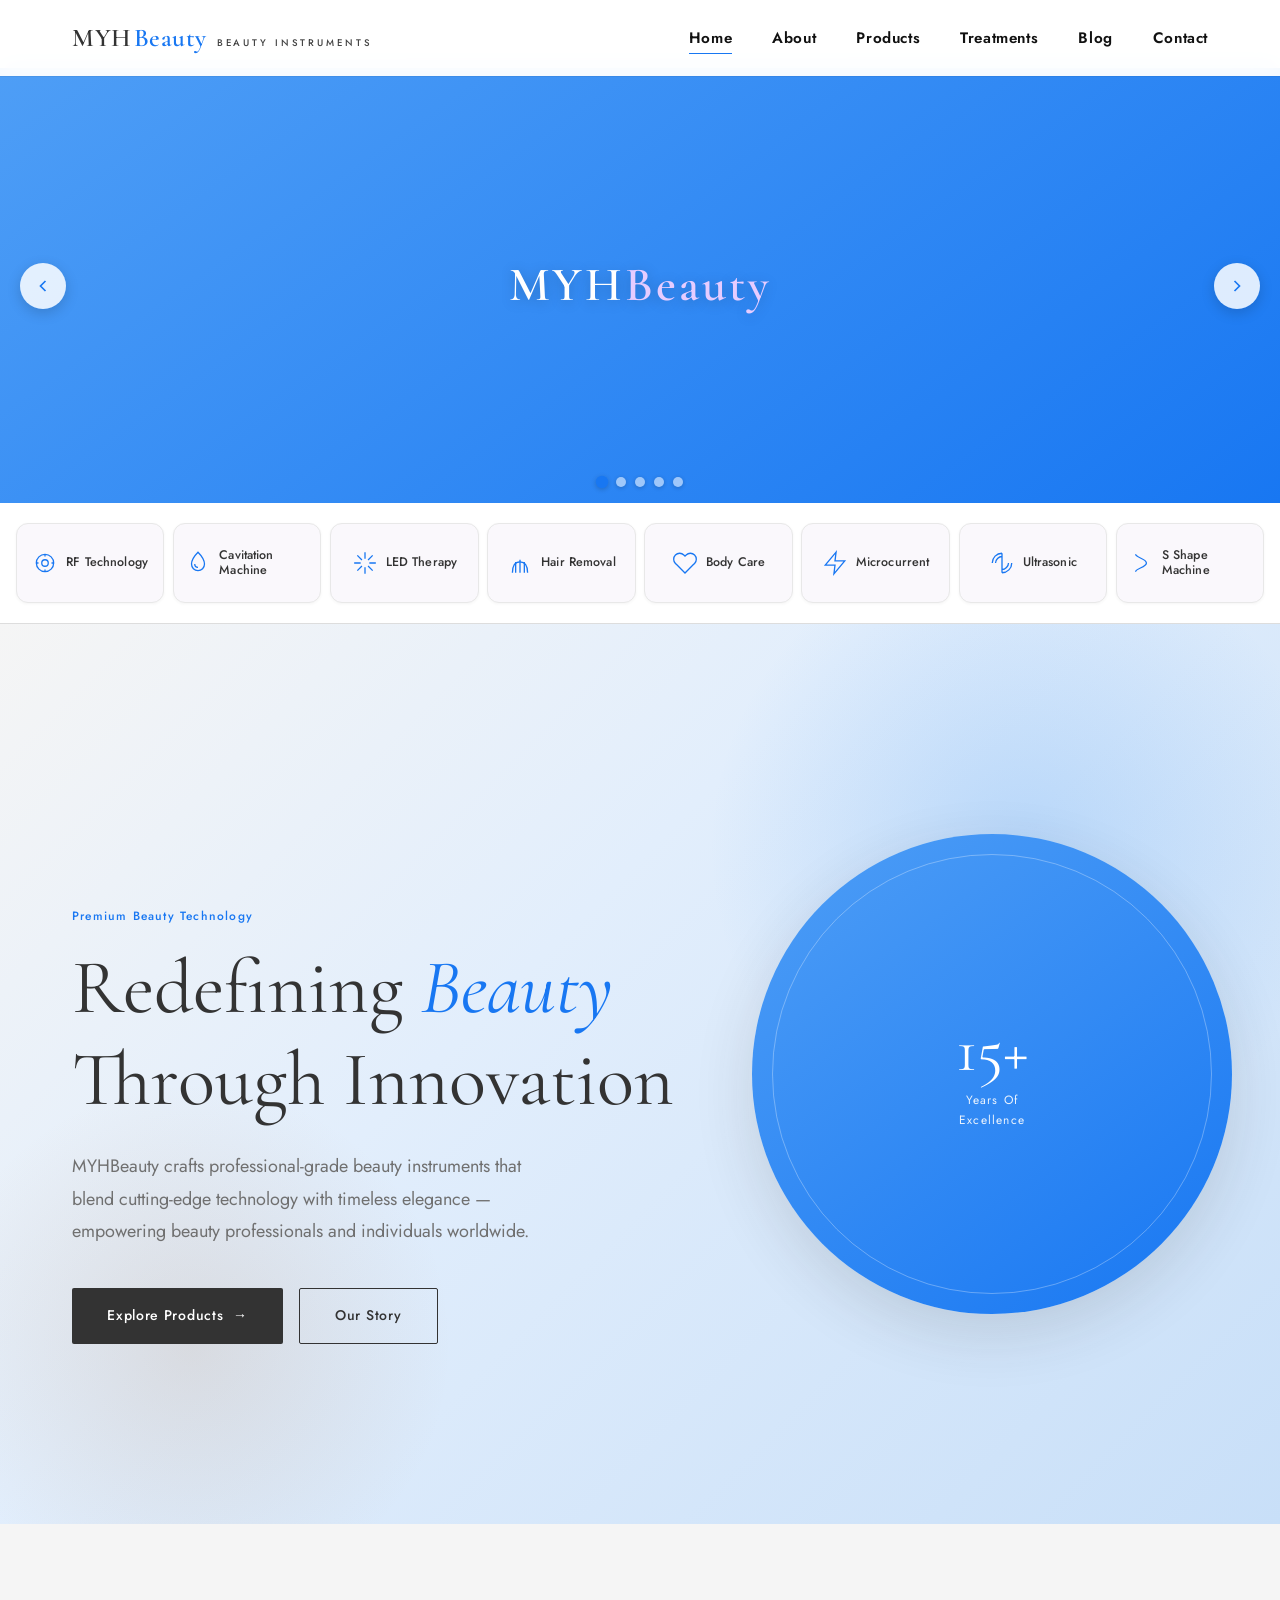
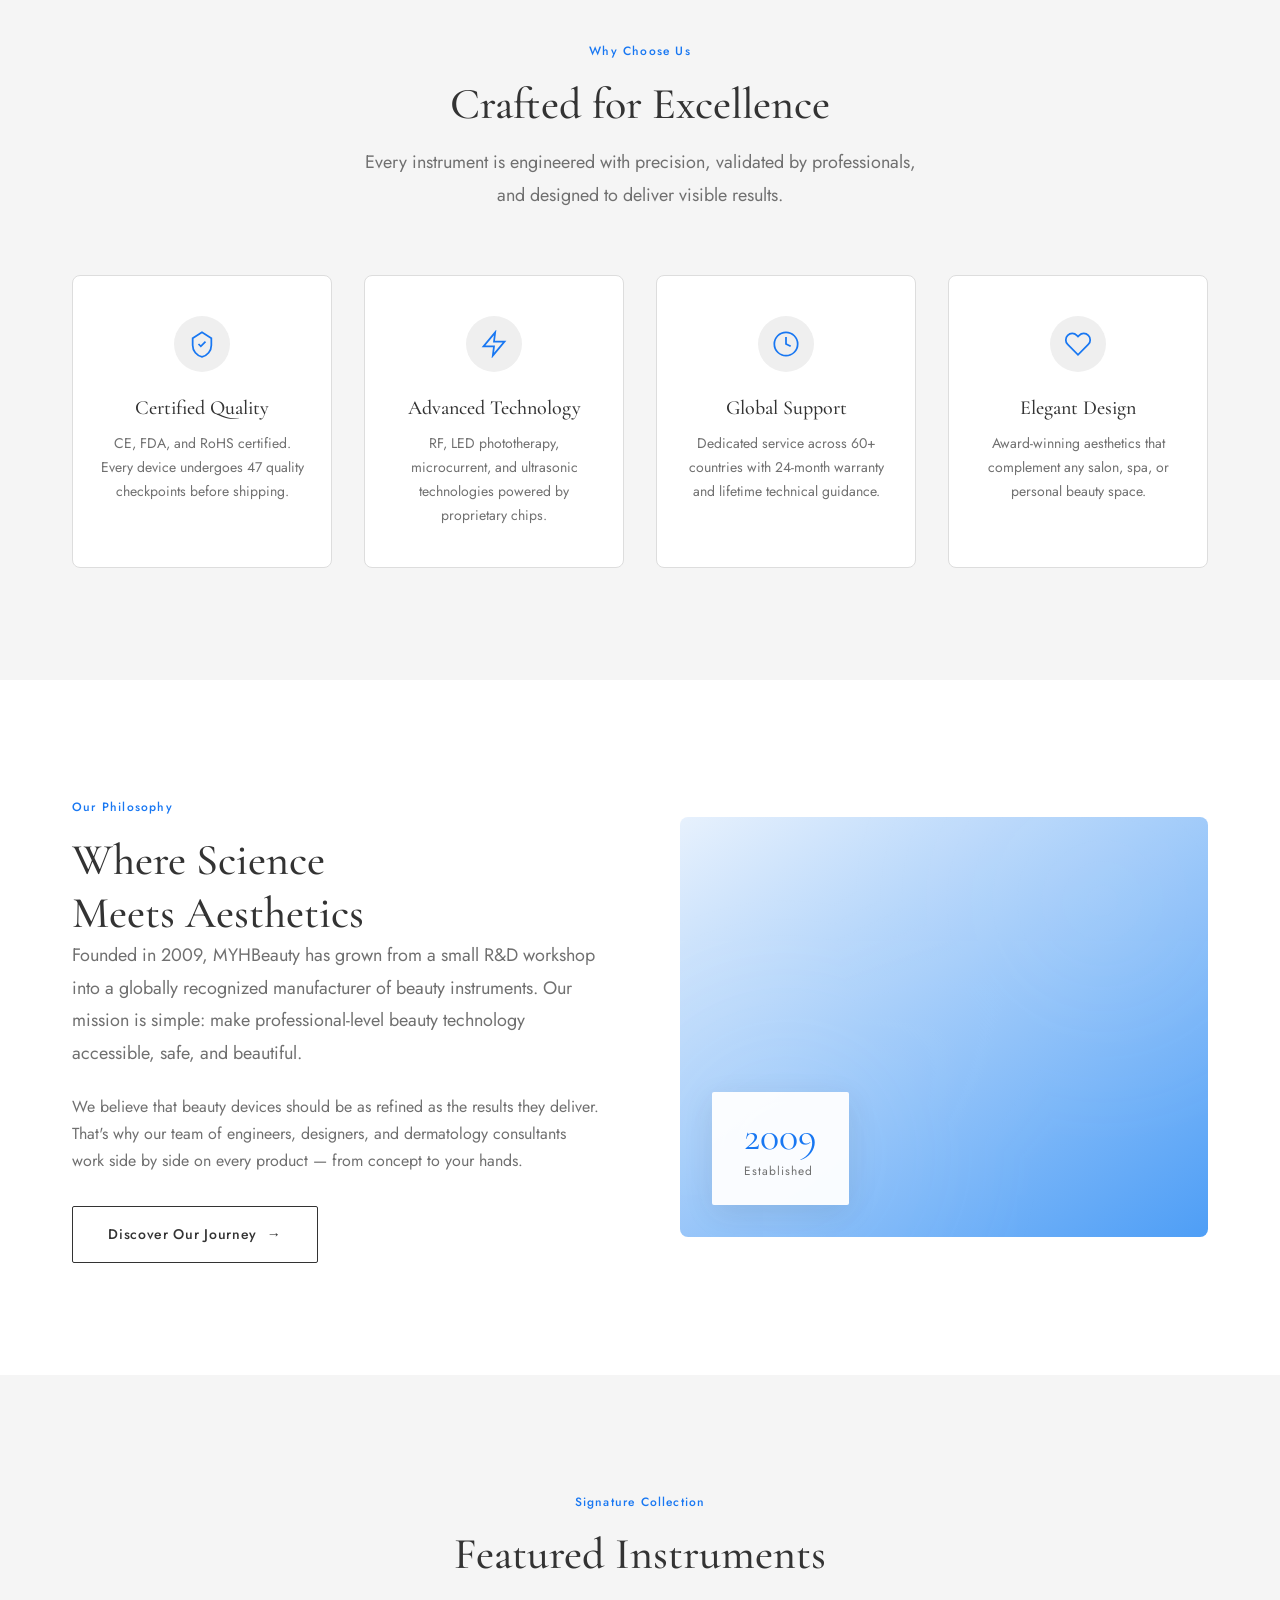
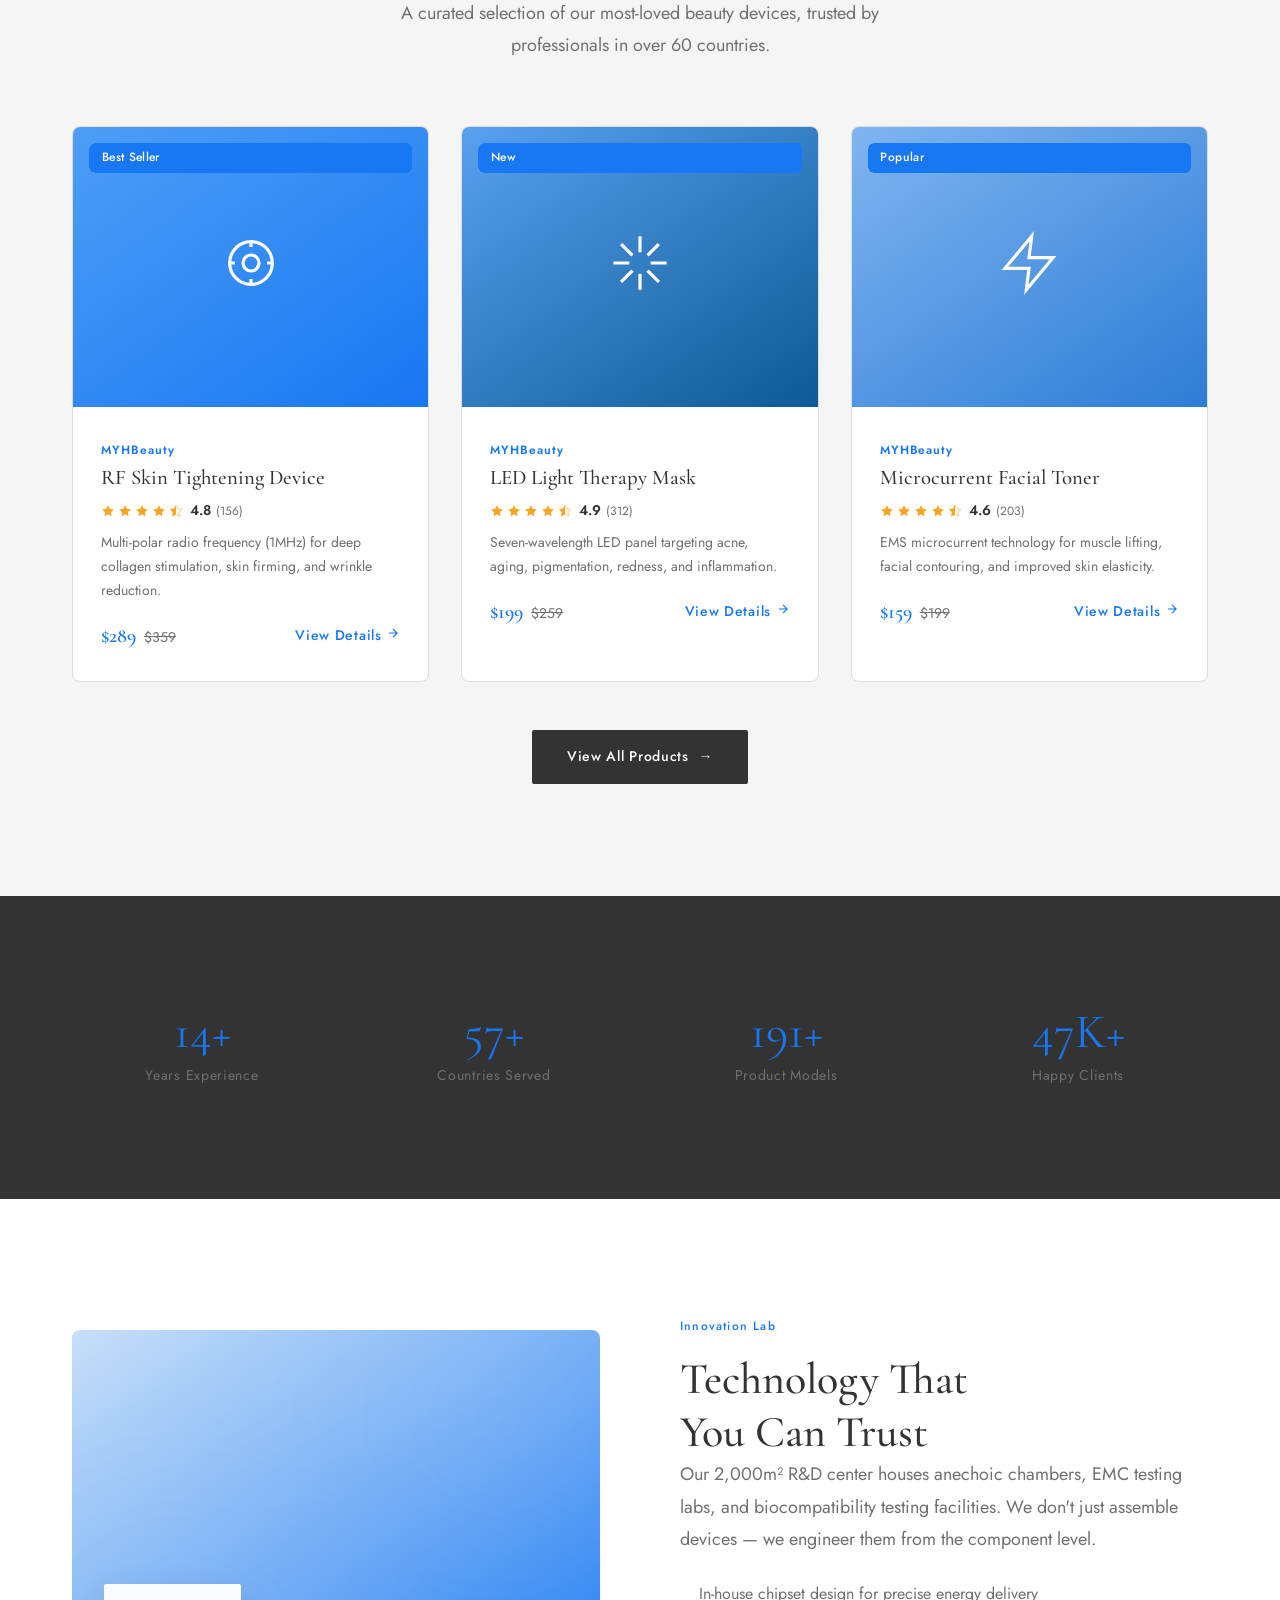
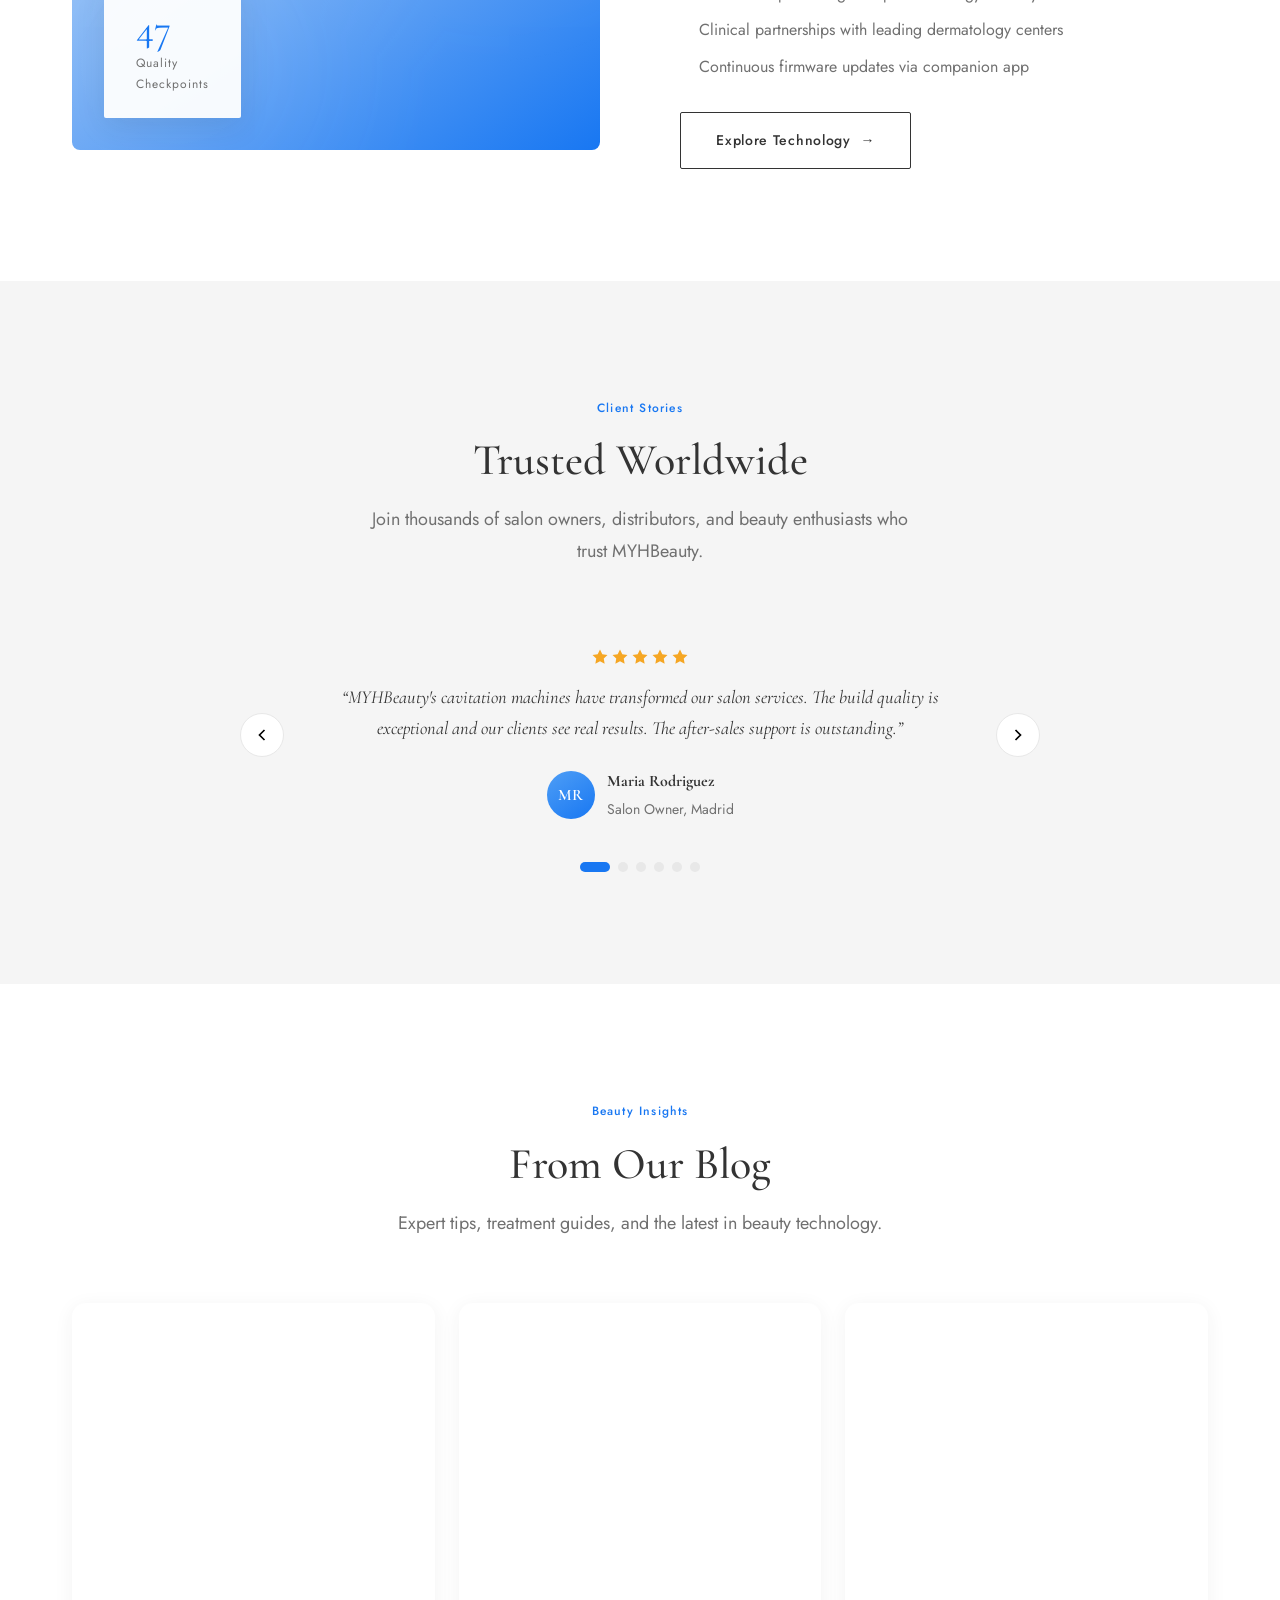
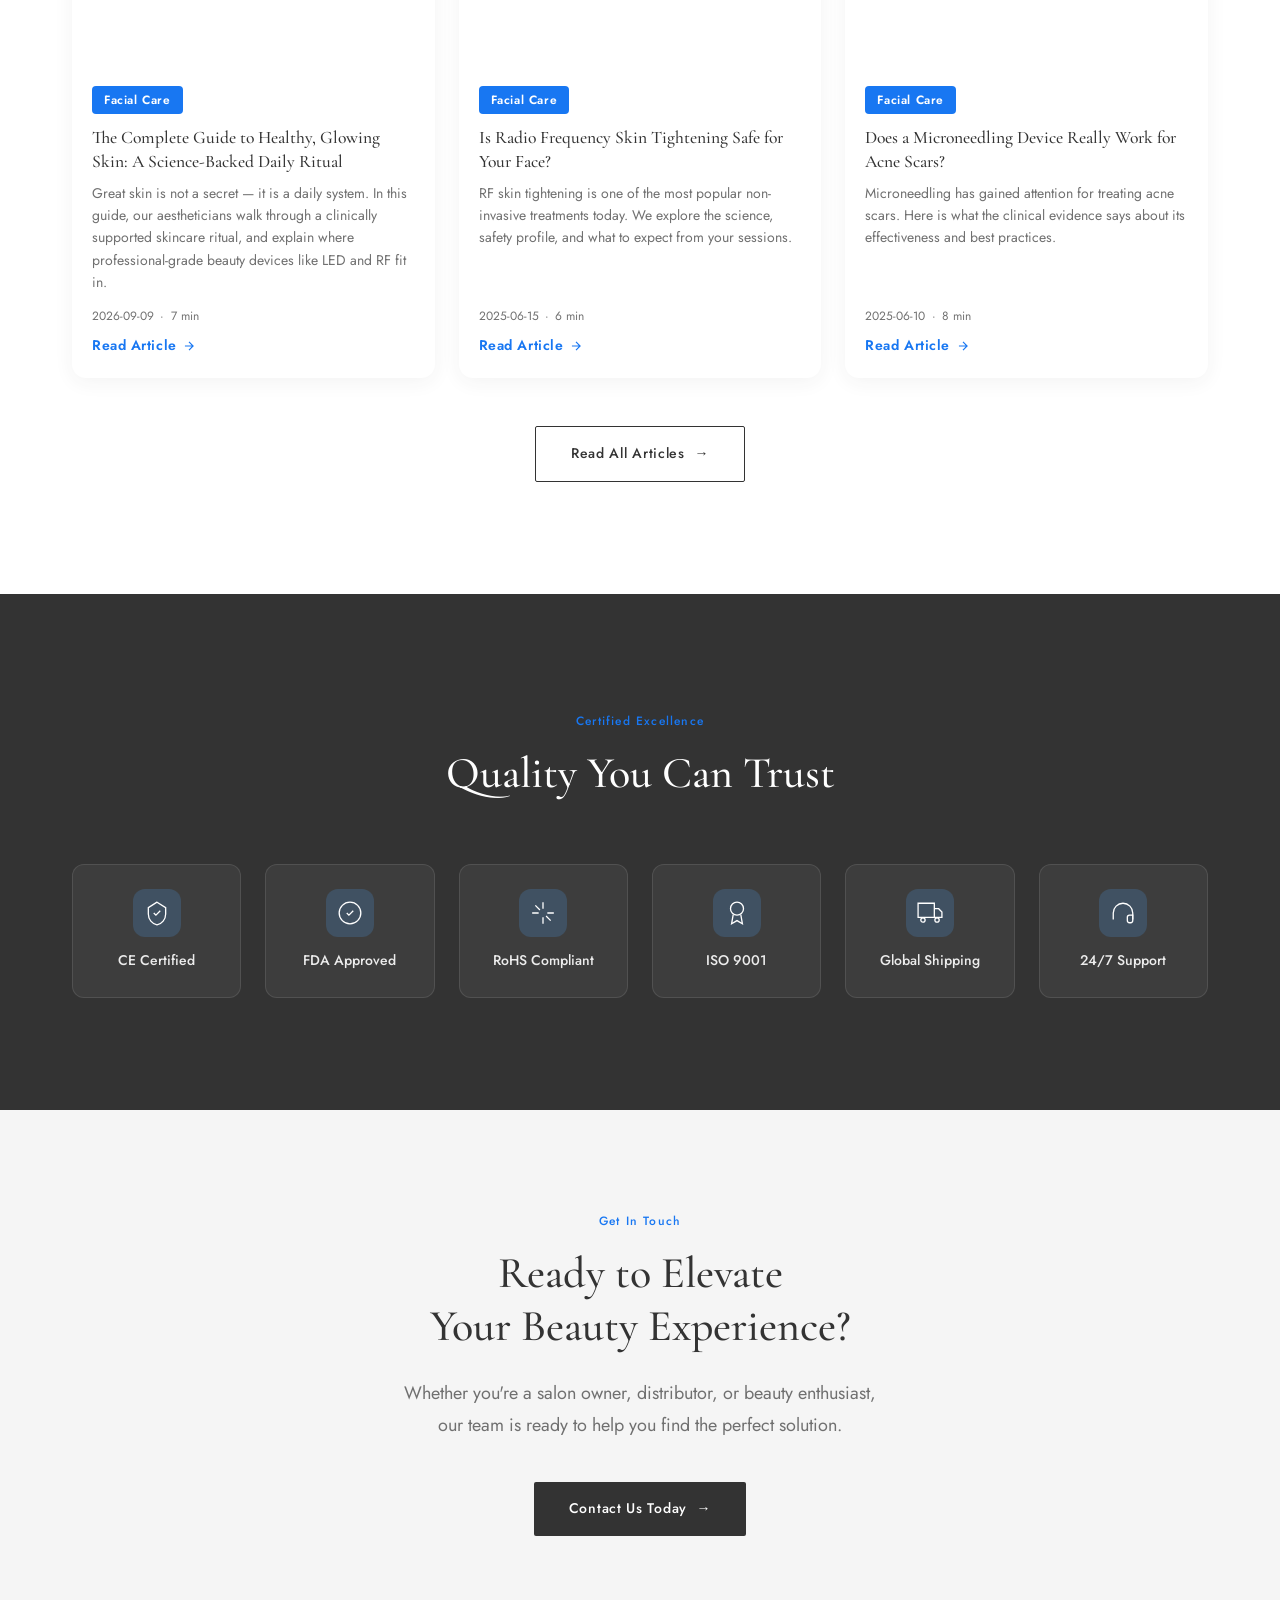
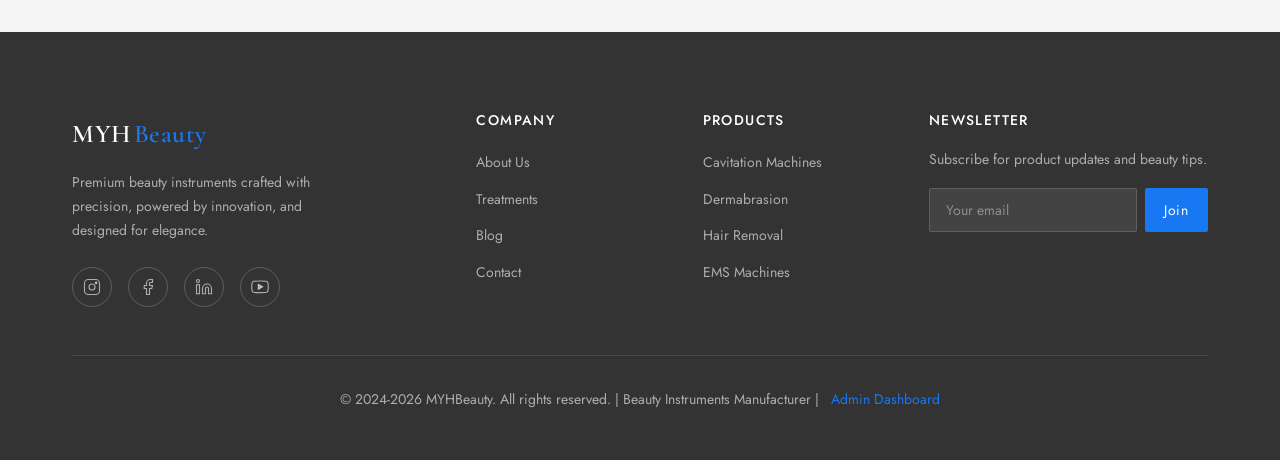
==== commit cd82c689: "Add files via upload" ====
--- a/index.html
+++ b/index.html
@@ -362,6 +362,7 @@
     <svg viewBox="0 0 24 24" fill="none" stroke="currentColor" stroke-width="2" data-page-node-id="sWloqsYvVd7YKDyLtID585"><path d="M18 15l-6-6-6 6" data-page-node-id="c2bvcgPS8YEdiXVhZr31m4"/></svg>
   </button>
 
+  <script src="data.js"></script>
   <script src="js/store.js"></script>
   <script src="js/main.js"></script>
 </body>
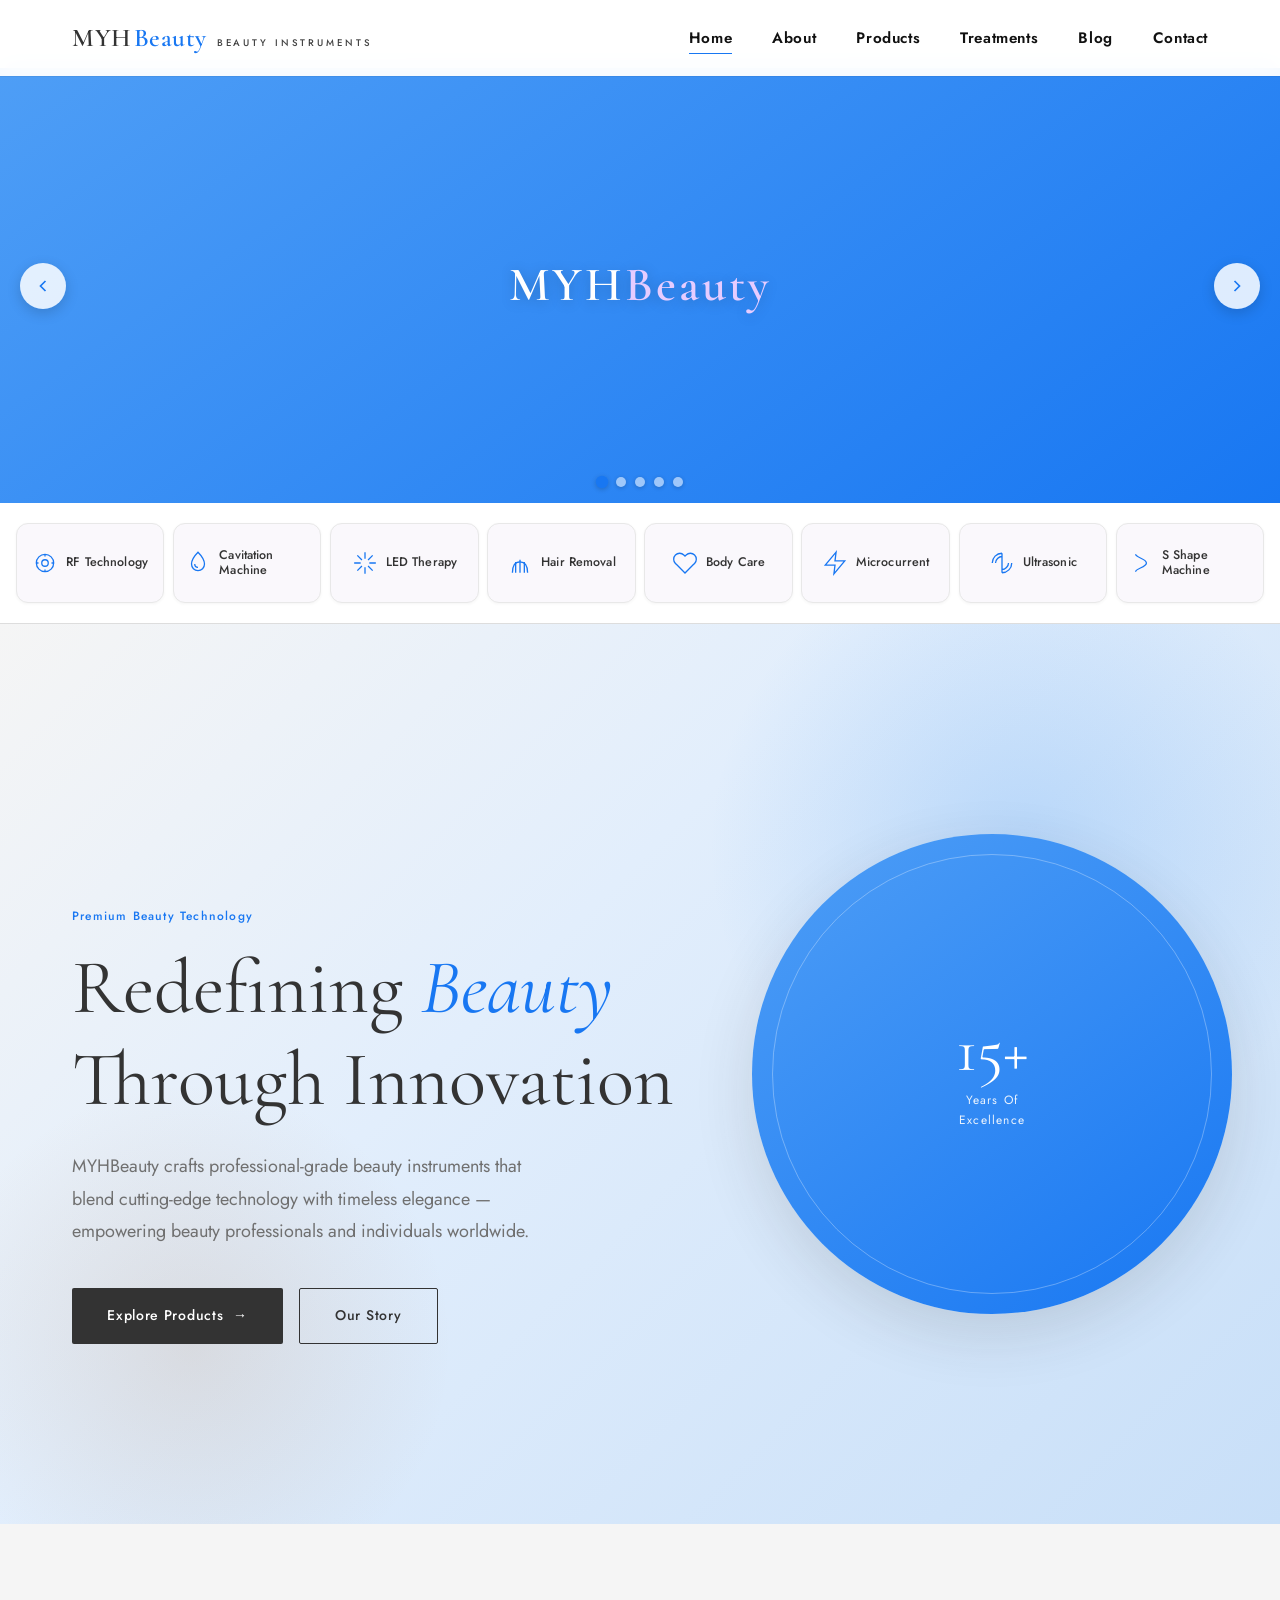
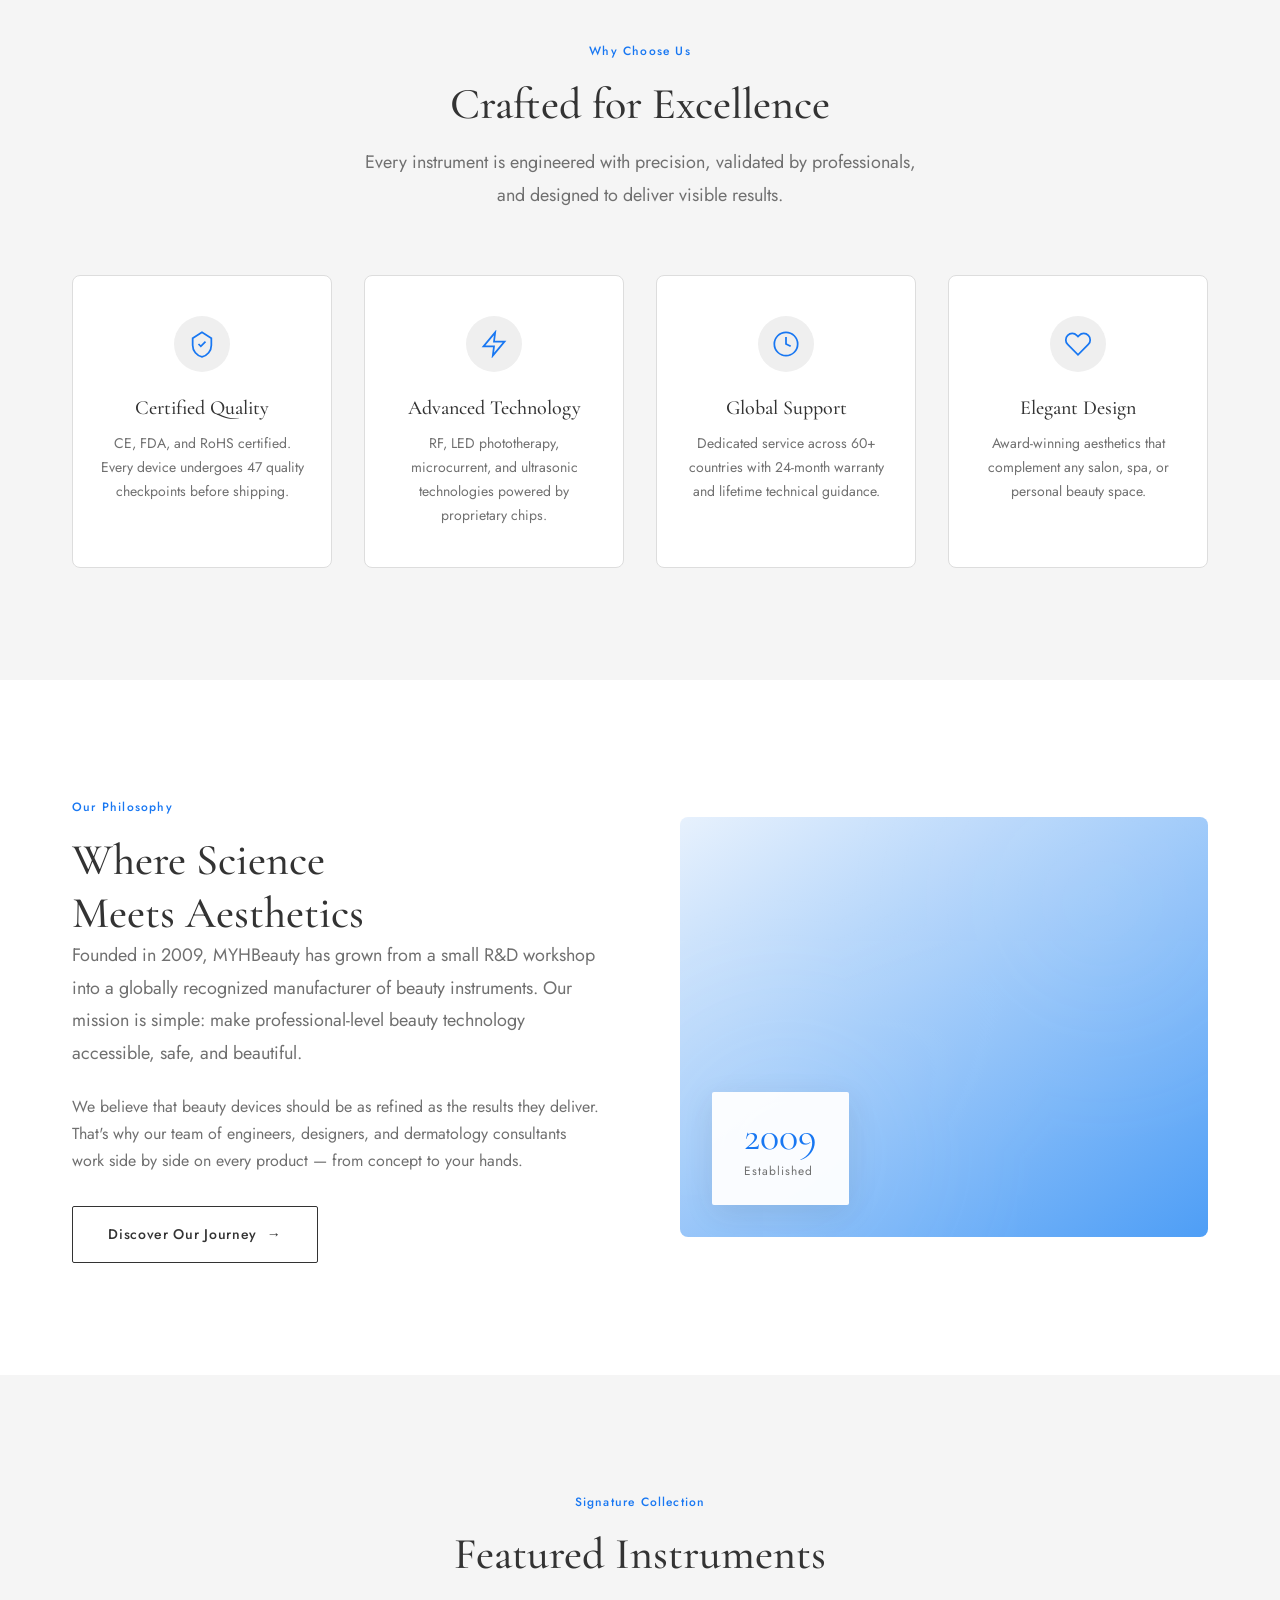
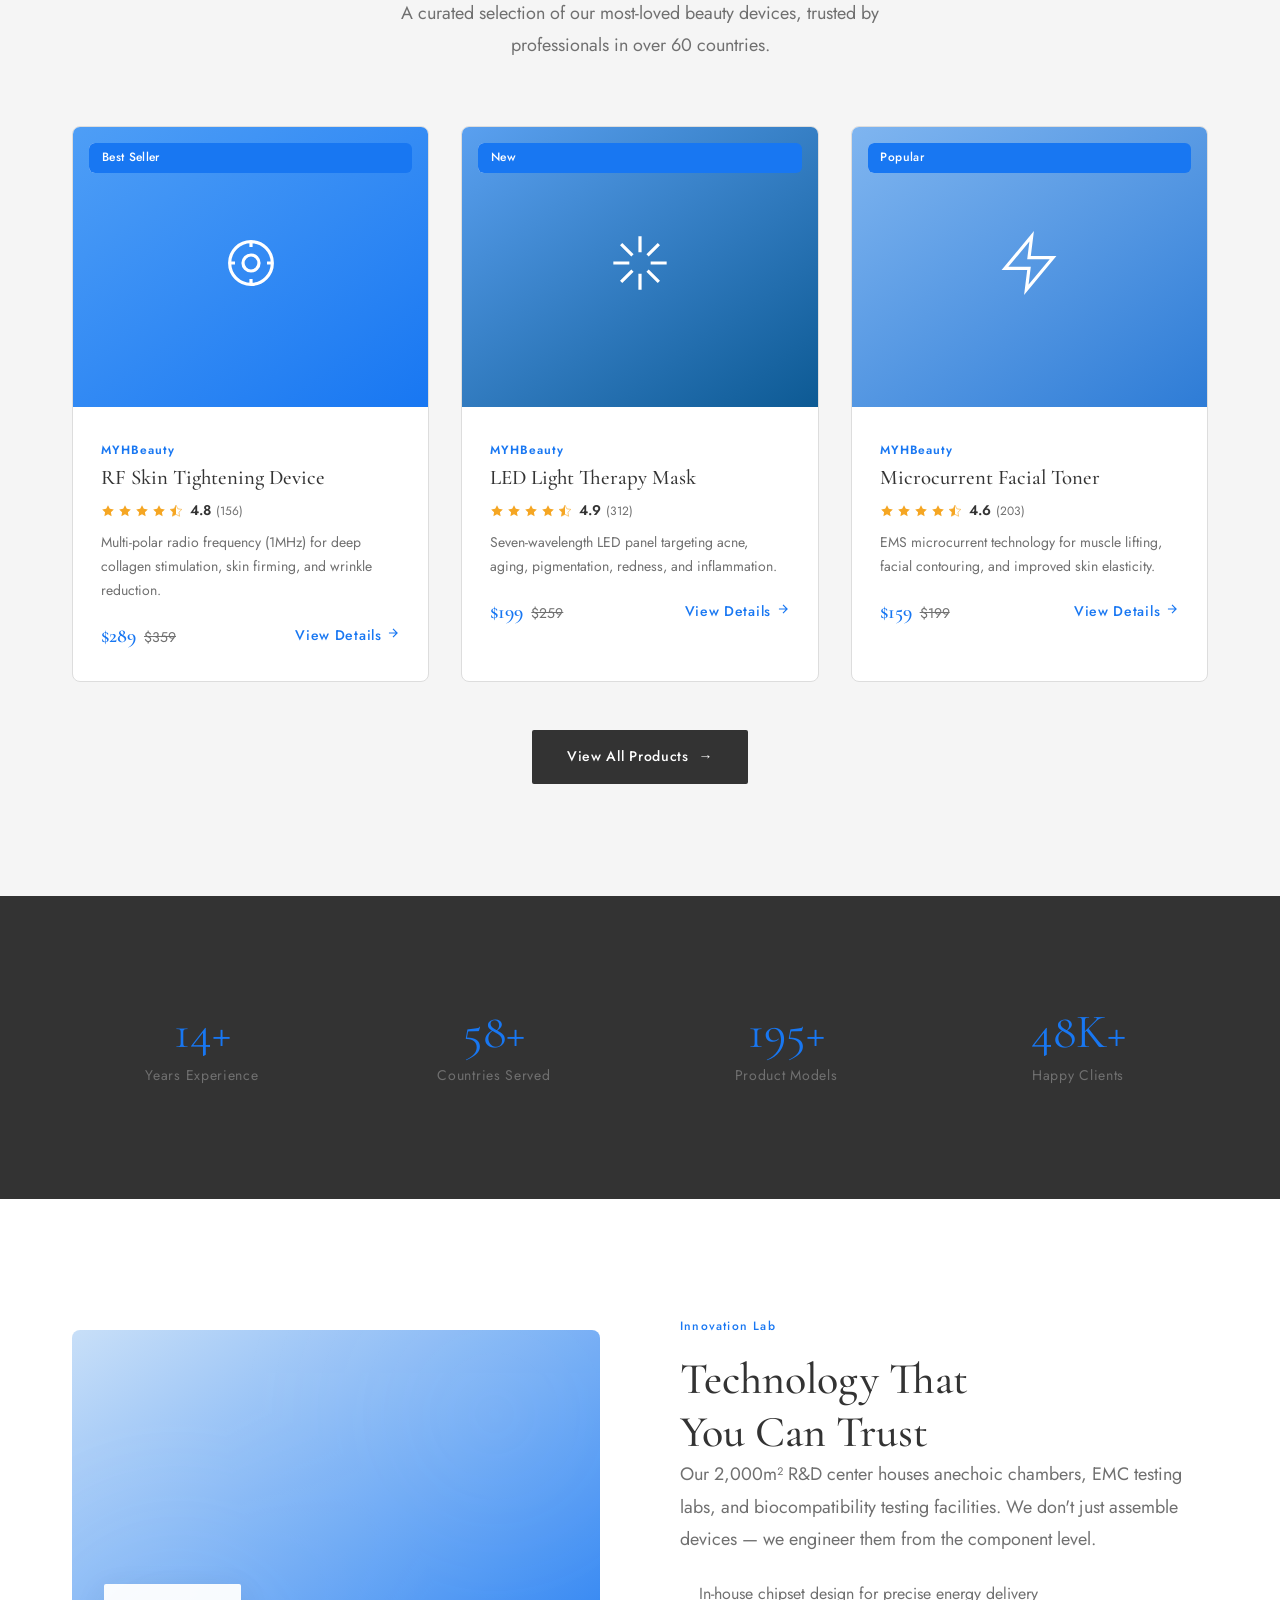
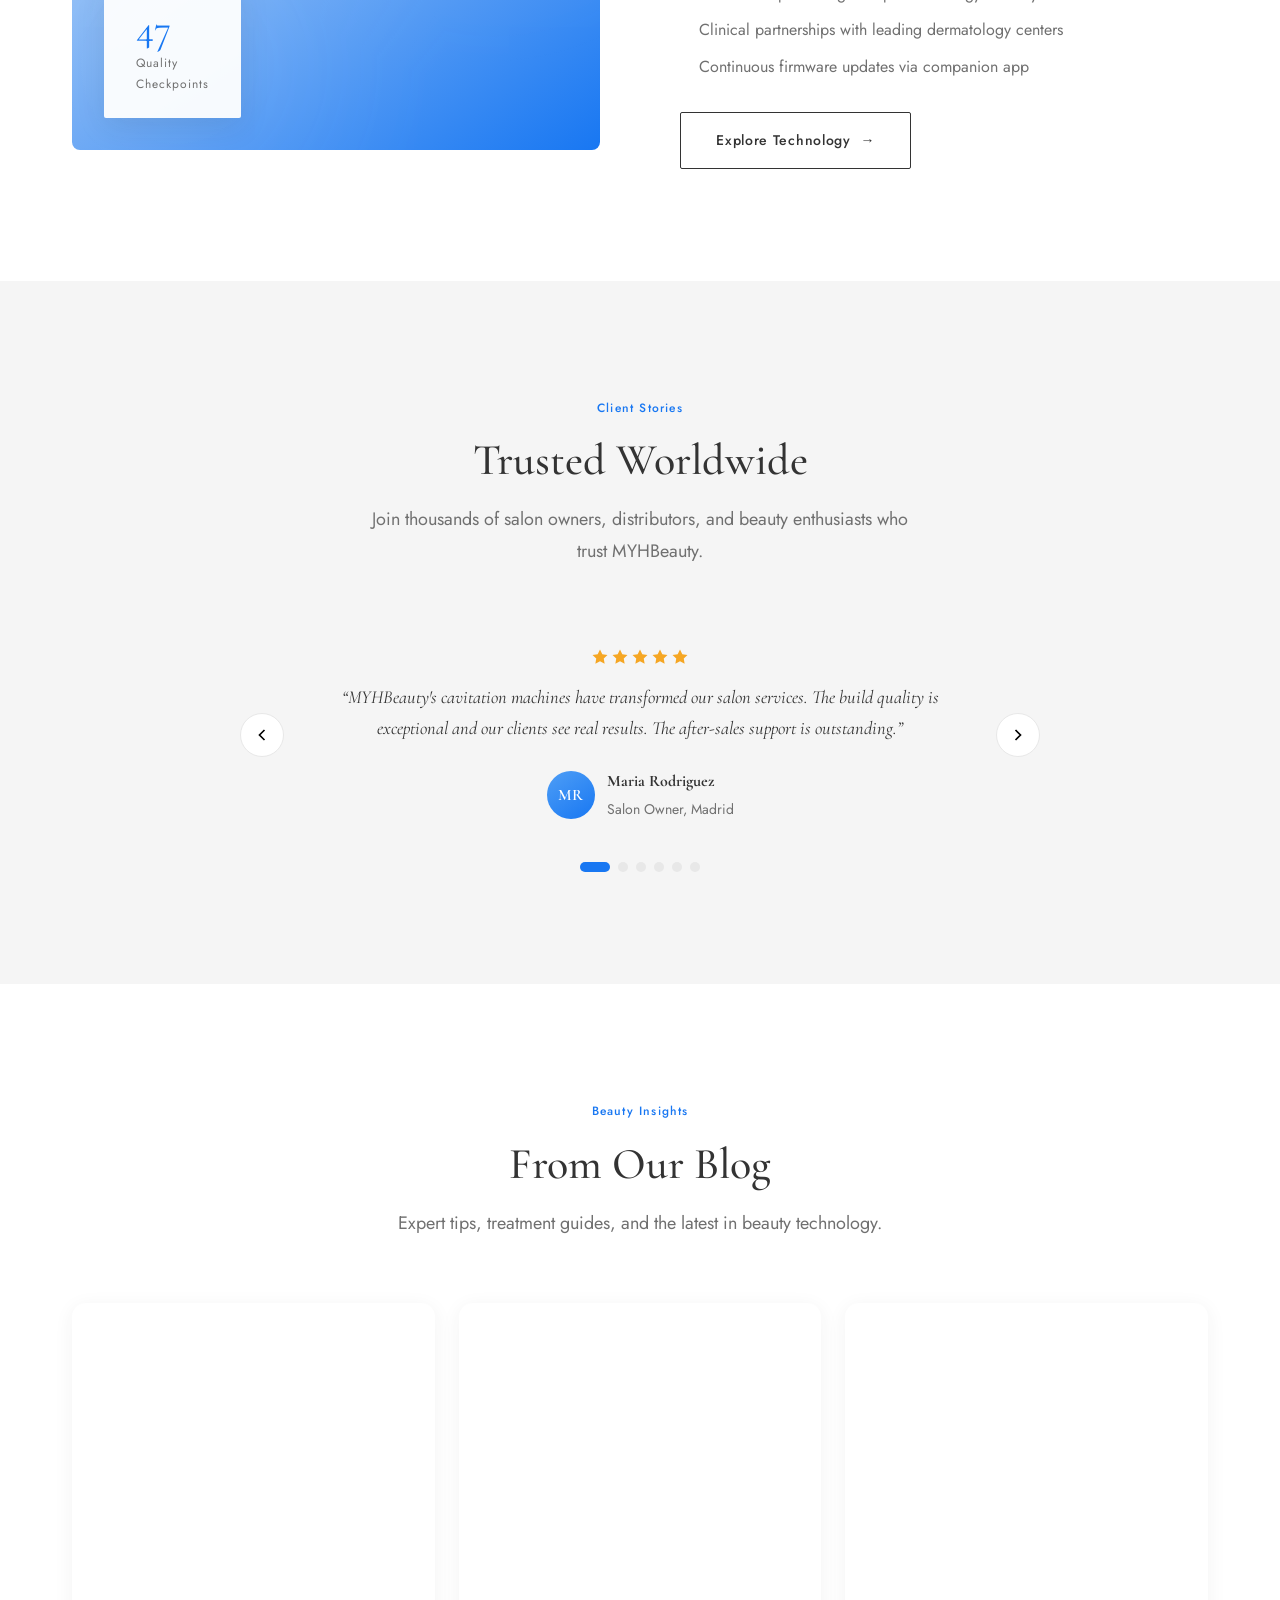
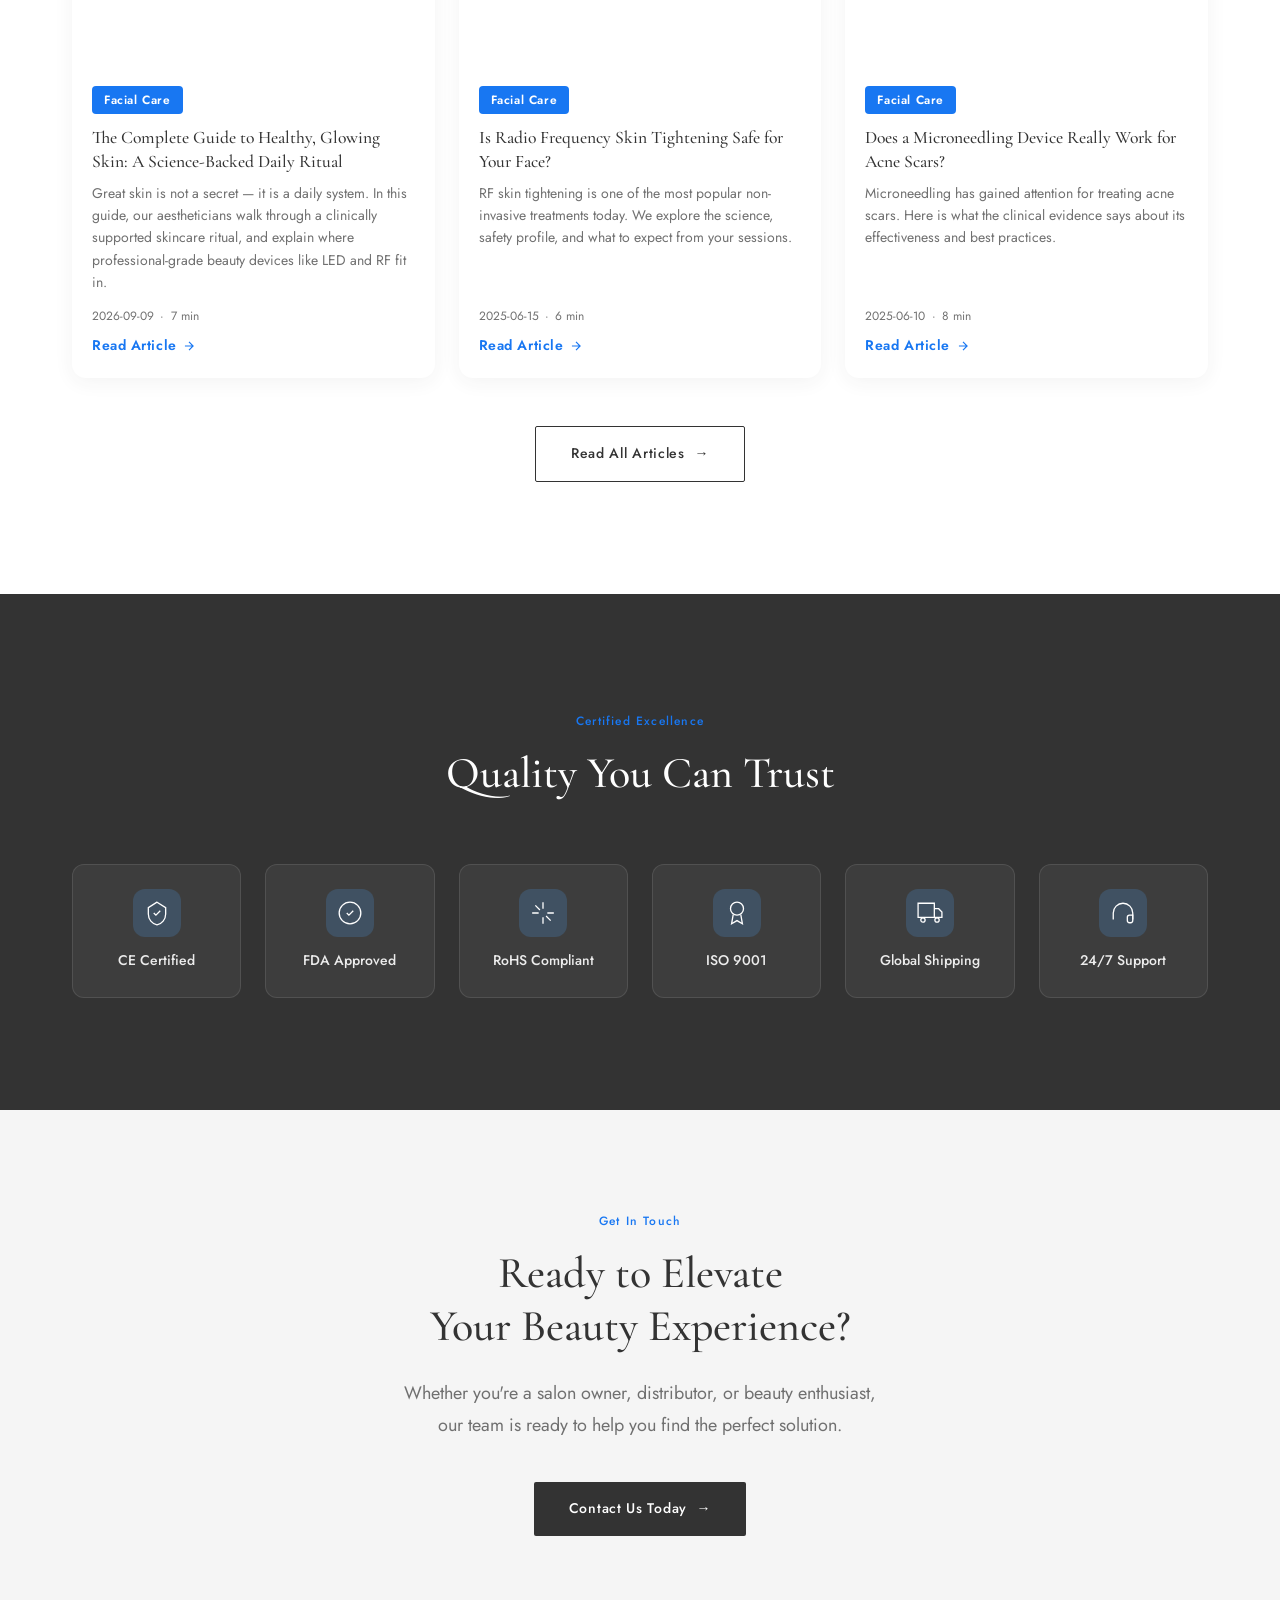
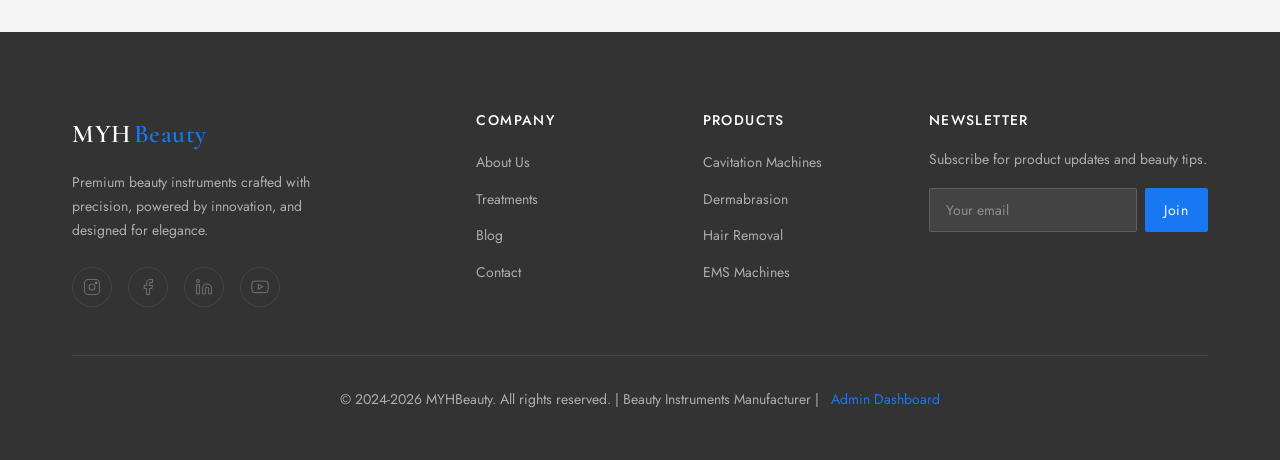
==== commit 4b66bc39: "Add files via upload" ====
--- a/index.html
+++ b/index.html
@@ -1,369 +1,364 @@
-<!DOCTYPE html>
-<html lang="en" data-page-node-id="U1AaAwCsqNAo6GRa3cz5Iw">
-<head data-page-node-id="B8AgoFRBPnqi6142khfyeS">
-  <meta charset="UTF-8" data-page-node-id="huC0Wevv2h8wYubiZcnT80">
-  <meta name="viewport" content="width=device-width, initial-scale=1.0" data-page-node-id="VLTpxXPleNAptM78k9SmDG">
-  <title>MYHBeauty — Professional Beauty Instruments</title>
-  <meta name="description" content="MYHBeauty designs and manufactures premium beauty instruments combining innovative technology with elegant design. RF, LED, microcurrent and ultrasonic devices for professional and home use." data-page-node-id="FeFNg7OifVtgMvp4lMsFqZ">
-  <link rel="icon" type="image/svg+xml" href="favicon.svg" data-page-node-id="ZN16HFFNllCHDe3CSr031u">
-  <meta property="og:type" content="website" data-page-node-id="a8afTMu7rLwjuZ0QEYLHun">
-  <meta property="og:title" content="MYHBeauty — Professional Beauty Instruments" data-page-node-id="5olpjkT9HRoWBAoLb5DnWx">
-  <meta property="og:description" content="Premium beauty instruments combining innovative technology with elegant design. RF, LED, microcurrent and ultrasonic devices for professional and home use." data-page-node-id="dFzkEsbPpxEPGtWF2XOI13">
-  <meta property="og:url" content="https://www.myhbeauty.com/index.html" data-page-node-id="BcT2tc8Hj1y5I4B47XRc3G">
-  <meta property="og:site_name" content="MYHBeauty" data-page-node-id="elmA8E2jZOzavZVE7qgFId">
-  <meta name="twitter:card" content="summary_large_image" data-page-node-id="fUIq5fT9skCoA4ZFNezgVK">
-  <link rel="preconnect" href="https://fonts.googleapis.com" data-page-node-id="oMR94yqOug6jaKpchCNNl6">
-  <link rel="preconnect" href="https://fonts.gstatic.com" crossorigin data-page-node-id="GeRizcOldCkJm9gUFb2KB6">
-  <link href="https://fonts.googleapis.com/css2?family=Cormorant+Garamond:ital,wght@0,400;0,500;0,600;1,400;1,500&family=Jost:wght@300;400;500;600&display=swap" rel="stylesheet" data-page-node-id="iAen5vJ5vto6DYGTOBZVID">
-  <link rel="stylesheet" href="css/style.css" data-page-node-id="47GNcTOLEK0jM3yHWHn0i1">
-</head>
-<body class="has-banner" data-page-node-id="GSBQwUR1CAwpBXynnhErDr">
-
-  <!-- Loader -->
-  <div class="loader" data-page-node-id="uENwyIKvPFyXYZyI4Qbt9a">
-    <div class="loader-text" data-page-node-id="jY0fswL9VEbtbVsdwFDsiF">MYHBeauty</div>
-  </div>
-
-  <!-- Navigation -->
-  <nav class="nav" data-page-node-id="V9AkZHxeR2twefwBk2hTTQ">
-    <div class="container nav-inner" data-page-node-id="94JKF9YlrNc67FCijJYhFH">
-      <a href="index.html" class="nav-logo" data-page-node-id="98pr3TfoJeeSnv3NvtdGaF">
-        MYH<span data-page-node-id="0C1K3vClwvUErMHl702RGC">Beauty</span>
-        <span class="sub" data-page-node-id="IDgCDrFLhJ8Zs0HAEGLKAU">Beauty Instruments</span>
-      </a>
-      <ul class="nav-links" data-page-node-id="HlbzZWVchuGi0LcgFNvYnl">
-        <li data-page-node-id="2iuRAvqkHlFkqO8VHU21d9"><a href="index.html" data-page-node-id="5D36puNTAUX7HygnzoWtZm">Home</a></li>
-        <li data-page-node-id="CPCkTWz53TQHzwXcRfnYUl"><a href="about.html" data-page-node-id="TBihb1QSU0zm6T6IjzOncX">About</a></li>
-        <li data-page-node-id="De6yF5NcxunO8Txa5s6zKG"><a href="products.html" data-page-node-id="QhKNjvX9BFT1nl8EwWnTqP">Products</a></li>
-        <li data-page-node-id="sZ5r0Gol2LwrMQa7CZH0b5"><a href="treatments.html" data-page-node-id="naHWx3SQzS8swgkWZKTlLf">Treatments</a></li>
-        <li data-page-node-id="LMhVXdSXb9QUA2dmAS1A6B"><a href="blog.html" data-page-node-id="GcL5Yhydw89ALeMmzet5Si">Blog</a></li>
-        <li data-page-node-id="VAMMxXtRqF50X38SUllFTx"><a href="contact.html" data-page-node-id="5xjGuvjYmy18IgYDlKo482">Contact</a></li>
-      </ul>
-      <button class="nav-toggle" aria-label="Menu" data-page-node-id="TfIvEfgsL2YVf7Yrlfyl4r">
-        <span data-page-node-id="5BaXqfClRULmyGEteWZNa1"></span><span data-page-node-id="6hGk6Il2b3UxTRliaEmGe0"></span><span data-page-node-id="LAHrVPv4u97KbNgwcat0uq"></span>
-      </button>
-    </div>
-  </nav>
-
-  <!-- Home Banner Carousel (1920x650) — managed from Admin > Home Banners -->
-  <section class="banner-slider" id="homeBannerSlider" aria-label="Promotion banners" data-page-node-id="PQfLLspMwTz0U32fYTjeJe"><!-- rendered by JS --></section>
-
-  <!-- Category Quick Nav (under banner, 200x80 tiles) -->
-  <section class="cat-quicknav" aria-label="Product categories">
-    <div class="container cat-quicknav-row" id="catQuickNavRow"><!-- rendered by JS --></div>
-  </section>
-
-  <!-- Hero -->
-  <section class="hero" data-page-node-id="H4Dff2mNCiNg1SFYd76T5o">
-    <div class="hero-bg" data-page-node-id="FOgtP1a8DaIZoZSRnHFVXD"></div>
-    <div class="container" data-page-node-id="qA1QZpN0AbKAHzgMLzQyWD">
-      <div class="hero-content" data-page-node-id="nPFLnDUh0U9zgkCDF9SqmB">
-        <span class="eyebrow reveal" data-page-node-id="NannceZ3FzbAC3JAKLAn4x">Premium Beauty Technology</span>
-        <h1 class="reveal reveal-delay-1" data-page-node-id="EmjhCHRRPXOKrRaDbuSRIw">Redefining <em data-page-node-id="s34xqjodC9I6FBhX69qkUb">Beauty</em><br data-page-node-id="XzgfDAEbAY1pzPAevVzeyV">Through Innovation</h1>
-        <p class="lead reveal reveal-delay-2" data-page-node-id="xqBcDPbFyQIfUX8l98uBqw">
-          MYHBeauty crafts professional-grade beauty instruments that blend
-          cutting-edge technology with timeless elegance — empowering beauty
-          professionals and individuals worldwide.
-        </p>
-        <div class="hero-actions reveal reveal-delay-3" data-page-node-id="L7U8lgH3e4ths42XBuW08C">
-          <a href="products.html" class="btn btn-primary btn-arrow" data-page-node-id="uuKAwpSwDCYclQEoKNRQ7N">Explore Products</a>
-          <a href="about.html" class="btn btn-outline" data-page-node-id="M82oOfp1RiJjEbZ3Wol1AV">Our Story</a>
-        </div>
-      </div>
-    </div>
-    <div class="hero-visual" data-page-node-id="d5F7paOZj21AqGjDBDf95q">
-      <div class="hero-circle reveal reveal-delay-2" data-page-node-id="ls7vCDEj9NupkZTw03KZ4p">
-        <div class="hero-circle-text" data-page-node-id="QyFAUAHHx6Wt6Uih9sxldb">
-          <div class="num" data-page-node-id="FdhmE3Tzx1e5vw9TLOQ4gF">15+</div>
-          <div class="label" data-page-node-id="daPlEQpSBMMqXJCWZffYAX">Years of<br data-page-node-id="QGrXOPGZdoWIZSbkPxznhg">Excellence</div>
-        </div>
-      </div>
-    </div>
-  </section>
-
-  <!-- Features -->
-  <section class="section bg-warm" data-page-node-id="J9UbdiDOFeQ0cx1fenXvmb">
-    <div class="container" data-page-node-id="qhNwDakDraG8X7K8lbjdsC">
-      <div class="section-title reveal" data-page-node-id="vDA16qlX2LCkJzwWDdjkfz">
-        <span class="eyebrow" data-page-node-id="fd1jahujlRV0cpQh5zQ9TK">Why Choose Us</span>
-        <h2 data-page-node-id="MI1gAHLMlx0NQythzrkkAH">Crafted for Excellence</h2>
-        <p class="lead" data-page-node-id="bdg7ixlFRQl5fmiwVN5YcI">Every instrument is engineered with precision, validated by professionals, and designed to deliver visible results.</p>
-      </div>
-      <div class="features" data-page-node-id="8P2kqRChsvRGuGqmiYy4T5">
-        <div class="feature-card reveal" data-page-node-id="RSCMrzFHyzgeCS8VqcUKKq">
-          <div class="feature-icon" data-page-node-id="f0lBkOrnULKBeSPhpWBlE8">
-            <svg viewBox="0 0 24 24" fill="none" stroke="currentColor" stroke-width="1.5" data-page-node-id="ZKYeWfwg3rMhSiVypAfm5c"><path d="M12 2L4 7v6c0 5 3.5 9 8 10 4.5-1 8-5 8-10V7l-8-5z" data-page-node-id="VfpLFHQHxu2qyBSzhTwXji"/><path d="M9 12l2 2 4-4" data-page-node-id="OtMMzeP3ULsUCj71s2Olji"/></svg>
-          </div>
-          <h3 data-page-node-id="XLWyWAOOjFFvvUAc9A1Uqp">Certified Quality</h3>
-          <p data-page-node-id="fzDbmimdpiuvJGGdGbB46B">CE, FDA, and RoHS certified. Every device undergoes 47 quality checkpoints before shipping.</p>
-        </div>
-        <div class="feature-card reveal reveal-delay-1" data-page-node-id="1fS8HJ1vnZMx13vxZ6NYdH">
-          <div class="feature-icon" data-page-node-id="ZEy7vWXX0u95zU8BMIPi4x">
-            <svg viewBox="0 0 24 24" fill="none" stroke="currentColor" stroke-width="1.5" data-page-node-id="ED0ksLhMhKCYLvKxSuGibM"><path d="M13 2L3 14h9l-1 8 10-12h-9l1-8z" data-page-node-id="z4VLQgTMsZFDAHObLHMmhK"/></svg>
-          </div>
-          <h3 data-page-node-id="FEbRaOdg6VGibNl9qJ19BL">Advanced Technology</h3>
-          <p data-page-node-id="E1QnmblvPX8yX1cP2p1vjq">RF, LED phototherapy, microcurrent, and ultrasonic technologies powered by proprietary chips.</p>
-        </div>
-        <div class="feature-card reveal reveal-delay-2" data-page-node-id="UBlvjgrtgu8ZjEUeptVODD">
-          <div class="feature-icon" data-page-node-id="VrLDGlKExXYHIHOaOPHpLw">
-            <svg viewBox="0 0 24 24" fill="none" stroke="currentColor" stroke-width="1.5" data-page-node-id="m3jDNhAWMv7pqUXNFW5t7u"><circle cx="12" cy="12" r="10" data-page-node-id="12JAQl1ncmbQ00PdvLJEL3"/><path d="M12 6v6l4 2" data-page-node-id="usjt5V0E3M9bbKSWwRqJ6R"/></svg>
-          </div>
-          <h3 data-page-node-id="oRHf1zkmFp6py7Fv4pT7DF">Global Support</h3>
-          <p data-page-node-id="kl7nF7vMzcaNFS0L4Gn7WL">Dedicated service across 60+ countries with 24-month warranty and lifetime technical guidance.</p>
-        </div>
-        <div class="feature-card reveal reveal-delay-3" data-page-node-id="xoBMp8u1kXAX0hZBQgAsgf">
-          <div class="feature-icon" data-page-node-id="nv8XspcKNO8yz75ImutRGr">
-            <svg viewBox="0 0 24 24" fill="none" stroke="currentColor" stroke-width="1.5" data-page-node-id="kGZXA6vZNWbBM2U7h58fMU"><path d="M20.84 4.61a5.5 5.5 0 00-7.78 0L12 5.67l-1.06-1.06a5.5 5.5 0 00-7.78 7.78l1.06 1.06L12 21.23l7.78-7.78 1.06-1.06a5.5 5.5 0 000-7.78z" data-page-node-id="8vv9nyChO2g8YP3aPDu7ui"/></svg>
-          </div>
-          <h3 data-page-node-id="SNUKutqaIREuC717BzYWUB">Elegant Design</h3>
-          <p data-page-node-id="s2fh84Y6GbB5gOKGGgKA0i">Award-winning aesthetics that complement any salon, spa, or personal beauty space.</p>
-        </div>
-      </div>
-    </div>
-  </section>
-
-  <!-- Split: About Preview -->
-  <section class="section" data-page-node-id="N3xkBZj3lo4UvvAKAHx5Ae">
-    <div class="container" data-page-node-id="Zgnb2QPcIJYdLaRE4AZGVv">
-      <div class="split" data-page-node-id="ccdBOmPBBt6t9cai84mtQM">
-        <div class="split-text reveal" data-page-node-id="3A9iYG98nT6tZonR6VvDkO">
-          <span class="eyebrow" data-page-node-id="pChkxwaZnMVSKEZgfEQCZc">Our Philosophy</span>
-          <h2 data-page-node-id="POrbAIgTEyfwlUvpvBDLb4">Where Science<br data-page-node-id="mUw9i7KetsuiIFlkzuctAs">Meets Aesthetics</h2>
-          <p class="lead" style="margin-bottom: 1.5rem;" data-page-node-id="Gt3xaAa4YM75mAaavnve82">
-            Founded in 2009, MYHBeauty has grown from a small R&D workshop into a
-            globally recognized manufacturer of beauty instruments. Our mission
-            is simple: make professional-level beauty technology accessible,
-            safe, and beautiful.
-          </p>
-          <p style="color: var(--c-text-soft); margin-bottom: 2rem;" data-page-node-id="zIevGfrVVIzBSmPXAP6qvM">
-            We believe that beauty devices should be as refined as the results
-            they deliver. That's why our team of engineers, designers, and
-            dermatology consultants work side by side on every product — from
-            concept to your hands.
-          </p>
-          <a href="about.html" class="btn btn-outline btn-arrow" data-page-node-id="6iGGypyjWqu1zDY6i0TMM6">Discover Our Journey</a>
-        </div>
-        <div class="split-visual gradient-1 reveal reveal-delay-1" data-page-node-id="AJsxpkZQHj49HbBxSadzS8">
-          <div class="split-visual-pattern" data-page-node-id="NrGL4AiBjfBHAdKTWU91uh"></div>
-          <div class="split-visual-badge" data-page-node-id="jYYtbw4CWCea4Dw6p7QgRH">
-            <div class="num" data-page-node-id="tMwISelCVL0PzTpxtucXso">2009</div>
-            <div class="label" data-page-node-id="XdXex9BLUvded5y9Xi5aI9">Established</div>
-          </div>
-        </div>
-      </div>
-    </div>
-  </section>
-
-  <!-- Featured Products -->
-  <section class="section bg-warm" data-page-node-id="GQCxbJV9ElIBbHTIsA3P4V">
-    <div class="container" data-page-node-id="Xi40DD4iFbqSTqMJoIe6ls">
-      <div class="section-title reveal" data-page-node-id="aXuomui5nHLxUYLFS0gekC">
-        <span class="eyebrow" data-page-node-id="AlfxZpFOVZjD5lp8HxJsYo">Signature Collection</span>
-        <h2 data-page-node-id="b9ODz8pl7HpX2Atp0JH1TP">Featured Instruments</h2>
-        <p class="lead" data-page-node-id="y8jtruWCA0F9CikbQAbMTR">A curated selection of our most-loved beauty devices, trusted by professionals in over 60 countries.</p>
-      </div>
-      <div class="product-grid" id="featuredProducts" data-page-node-id="arMAoNqEtfrEitWkEG8JS0"><!-- Featured products rendered dynamically from Store --></div>
-      <div class="text-center reveal" style="margin-top: 3rem;" data-page-node-id="bC5VPnrhqRuwjZmJ2yXZYk">
-        <a href="products.html" class="btn btn-primary btn-arrow" data-page-node-id="yND0MbkwNU3Y79ITdtzkN4">View All Products</a>
-      </div>
-    </div>
-  </section>
-
-  <!-- Stats -->
-  <section class="section bg-dark" data-page-node-id="rZG4M2lAJemYfonSR9rHFK">
-    <div class="container" data-page-node-id="WNvzwpjJFpZb0xGbWJMb01">
-      <div class="stats" data-page-node-id="OjmGuLRcpmb64YSZCKwBeE">
-        <div class="stat-item reveal" data-page-node-id="8OwvNYwZV1vKrRUhOCNnHj">
-          <div class="num" data-page-node-id="TFXlTnEj8MZxkHf0r9a1NL"><span data-count="15" data-suffix="+" data-page-node-id="BBXUCLt1DVvL3RPVXrM3wR">0</span></div>
-          <div class="label" data-page-node-id="I91erIo3y7pQroJP4yebkb">Years Experience</div>
-        </div>
-        <div class="stat-item reveal reveal-delay-1" data-page-node-id="1udZvw9sYpnMTntzMslK48">
-          <div class="num" data-page-node-id="9GDg7DKOQcgPMqEuVfmcVP"><span data-count="60" data-suffix="+" data-page-node-id="xs9cVaXFyi32DolrVvnwRu">0</span></div>
-          <div class="label" data-page-node-id="nGNQfk2MfyV1JN8BEWaoZR">Countries Served</div>
-        </div>
-        <div class="stat-item reveal reveal-delay-2" data-page-node-id="TVchk6FEGUI2NQQplB4Z8s">
-          <div class="num" data-page-node-id="LKC6Ro0sABSwOJ4nf3A8Lf"><span data-count="200" data-suffix="+" data-page-node-id="PLAf9FyI3s7O3NbKr0srap">0</span></div>
-          <div class="label" data-page-node-id="dZhafwazhPQSxo2AnzqrY3">Product Models</div>
-        </div>
-        <div class="stat-item reveal reveal-delay-3" data-page-node-id="r83QxchX8uKpvVgzve2aBz">
-          <div class="num" data-page-node-id="6uakPb45tIHcIMh6NbDiQr"><span data-count="50" data-suffix="K+" data-page-node-id="edxUY3NMCx66xABVuNCQFi">0</span></div>
-          <div class="label" data-page-node-id="GLC6YkwsA0S0Bv8mPFvwnb">Happy Clients</div>
-        </div>
-      </div>
-    </div>
-  </section>
-
-  <!-- Split: Technology -->
-  <section class="section" data-page-node-id="xNzpSZp1STwCQTngktWWll">
-    <div class="container" data-page-node-id="K2wvQbmgCy8yWPzNw2ZHBR">
-      <div class="split split-reverse" data-page-node-id="P0AgTftl9OLKGS7FdRQWtF">
-        <div class="split-visual gradient-2 reveal" data-page-node-id="Z1GlIObelj6pIHwG6GhkK7">
-          <div class="split-visual-pattern" data-page-node-id="dJwKjAF67YzMpYFXzlqlNh"></div>
-          <div class="split-visual-badge" data-page-node-id="KN6SNa3SQJlQoZg3YB9Vji">
-            <div class="num" data-page-node-id="OiTcFHzmB10Vo7F3HRabG5">47</div>
-            <div class="label" data-page-node-id="zY9x7DQPWQ6mhVYr88N8nT">Quality<br data-page-node-id="yiSM1EW8BilAlG45FodkSY">Checkpoints</div>
-          </div>
-        </div>
-        <div class="split-text reveal reveal-delay-1" data-page-node-id="8BgJxfRC9MmEvLHampCrKA">
-          <span class="eyebrow" data-page-node-id="OUn4ROBj1rxLnID78Xl36E">Innovation Lab</span>
-          <h2 data-page-node-id="TaDmKwuruf3wDVwSTL79Ez">Technology That<br data-page-node-id="KTXf2zIjZAKV0G1R0nHtti">You Can Trust</h2>
-          <p class="lead" style="margin-bottom: 1.5rem;" data-page-node-id="eBectnqTZubDE1wkGlnKkC">
-            Our 2,000m² R&D center houses anechoic chambers, EMC testing labs,
-            and biocompatibility testing facilities. We don't just assemble
-            devices — we engineer them from the component level.
-          </p>
-          <ul style="margin-bottom: 2rem; padding-left: 1.2rem; color: var(--c-text-soft);" data-page-node-id="KOLlEdrfTNz1NlIwxghwRc">
-            <li style="margin-bottom: .6rem;" data-page-node-id="mm1dHeaIHR8mTsRBncHPtS">In-house chipset design for precise energy delivery</li>
-            <li style="margin-bottom: .6rem;" data-page-node-id="CyY1CgPLUqESdNCQFosHbj">Clinical partnerships with leading dermatology centers</li>
-            <li style="margin-bottom: .6rem;" data-page-node-id="SA36CP5CmvvdP9MMFoHEw3">Continuous firmware updates via companion app</li>
-          </ul>
-          <a href="products.html" class="btn btn-outline btn-arrow" data-page-node-id="O7oXfgTN0wHHRq4C64mqnz">Explore Technology</a>
-        </div>
-      </div>
-    </div>
-  </section>
-
-  <!-- Testimonials -->
-  <section class="section bg-warm" data-page-node-id="QtFRvuSUduTwjnvzdhKHFl">
-    <div class="container" data-page-node-id="S1JT8uhG87hcpOE5QtqLyd">
-      <div class="section-title reveal" data-page-node-id="hDI7b3RPX2PTwCSVFR7Oht">
-        <span class="eyebrow" data-page-node-id="VYs8Y3XMUPvqB7ow9WqXtz">Client Stories</span>
-        <h2 data-page-node-id="IXOaoPawpp3vweZsC64kGZ">Trusted Worldwide</h2>
-        <p class="lead" data-page-node-id="CSpCOPZzHdCQXrHy5Wr1GL">Join thousands of salon owners, distributors, and beauty enthusiasts who trust MYHBeauty.</p>
-      </div>
-      <div class="testimonials-wrapper reveal" data-page-node-id="YD85XhFC8fHgU7aB3pUoE6">
-        <button class="testimonial-nav testimonial-prev" id="testimonialPrev" aria-label="Previous" data-page-node-id="7HNQATFntYkTCEoSeIDZQj">
-          <svg viewBox="0 0 24 24" fill="none" stroke="currentColor" stroke-width="2" data-page-node-id="xlS5ohMwJamR9UbH1EB6ai"><path d="M15 18l-6-6 6-6" data-page-node-id="KtbNEGpP3vgvSTJ7xnIXOp"/></svg>
-        </button>
-        <div class="testimonials-slider" id="testimonialsSlider" data-page-node-id="wwz4xBiI0qFJEMiqHcKzBa"><!-- Testimonials rendered dynamically --></div>
-        <button class="testimonial-nav testimonial-next" id="testimonialNext" aria-label="Next" data-page-node-id="BVD2G6K6ksx4FtTzyjUb2Q">
-          <svg viewBox="0 0 24 24" fill="none" stroke="currentColor" stroke-width="2" data-page-node-id="jydlMFzysoaC41Kna2G22C"><path d="M9 18l6-6-6-6" data-page-node-id="bcFlOOOj6PJBd9aT0PKOwk"/></svg>
-        </button>
-      </div>
-      <div class="testimonial-dots" id="testimonialDots" data-page-node-id="uP4gsxXBhkgbz1AkWsUWvj"></div>
-    </div>
-  </section>
-
-  <!-- Blog Preview -->
-  <section class="section" data-page-node-id="E4pyMUFFdUmXAG3h5z9uZ7">
-    <div class="container" data-page-node-id="TEUE09TijJSmKCV7PIPIla">
-      <div class="section-title reveal" data-page-node-id="PBbXYazFxwkzbRiSkaBDcQ">
-        <span class="eyebrow" data-page-node-id="XNiHuPWrs4x3PcCWz68nOT">Beauty Insights</span>
-        <h2 data-page-node-id="AkCzRiXMRfS3iIebshEQlE">From Our Blog</h2>
-        <p class="lead" data-page-node-id="WK6MNXpFLkQZM6WI8lOiAu">Expert tips, treatment guides, and the latest in beauty technology.</p>
-      </div>
-      <div class="blog-grid" id="homeBlogPreview" data-page-node-id="Be72HSeEeY0yyzZLyEoiJd"><!-- Blog articles rendered dynamically --></div>
-      <div class="text-center reveal" style="margin-top: 3rem;" data-page-node-id="nlX3BkrkCzJoPCYgKPOoSG">
-        <a href="blog.html" class="btn btn-outline btn-arrow" data-page-node-id="O2qEmipdn4rGa71Loi0gH1">Read All Articles</a>
-      </div>
-    </div>
-  </section>
-
-  <!-- Trust & Certifications -->
-  <section class="section bg-dark" data-page-node-id="20xG9P4Yxw5tfDiChkoEgs">
-    <div class="container" data-page-node-id="RE4CM2YqkWvLSGTKciJHTl">
-      <div class="section-title reveal" data-page-node-id="T800BfBODEqJC95Bacfq9k">
-        <span class="eyebrow" data-page-node-id="vT3pbH6hCUdj06O1qyBSKX">Certified Excellence</span>
-        <h2 style="color:var(--c-white);" data-page-node-id="BWB790JgP1tcNygOQklTu0">Quality You Can Trust</h2>
-      </div>
-      <div class="trust-badges" data-page-node-id="WJC1Pn4d4UUKzjFZNZLQAN">
-        <div class="trust-badge reveal" data-page-node-id="BWO62yHqaeglwHByBolPyC">
-          <div class="trust-icon" data-page-node-id="DPYBMGcBzND2yohPr6xX0t"><svg viewBox="0 0 24 24" fill="none" stroke="currentColor" stroke-width="1.2" data-page-node-id="NMvt9KLCTuyVuHyLyYF7Qt"><path d="M12 2L4 7v6c0 5 3.5 9 8 10 4.5-1 8-5 8-10V7l-8-5z" data-page-node-id="3ZOGJcmC5uIpC1fWUjzNB2"/><path d="M9 12l2 2 4-4" data-page-node-id="lN7hZ1z2qKZtYhSiJyGXIL"/></svg></div>
-          <span data-page-node-id="0GpHck6iB64aCbiy88Lbbw">CE Certified</span>
-        </div>
-        <div class="trust-badge reveal reveal-delay-1" data-page-node-id="CJO6rtViSkNg6lWf7SUCzk">
-          <div class="trust-icon" data-page-node-id="i8UkEEoqod5quD9FLORHuG"><svg viewBox="0 0 24 24" fill="none" stroke="currentColor" stroke-width="1.2" data-page-node-id="t2F9HO2ApIEfnNeQbzxDcc"><circle cx="12" cy="12" r="10" data-page-node-id="jFtDW077G9XnwqfwFYgKfZ"/><path d="M9 12l2 2 4-4" data-page-node-id="STU9sLGrCHw3r6l8coqX23"/></svg></div>
-          <span data-page-node-id="sJjj5lQNyUYbwKlv4S7FSe">FDA Approved</span>
-        </div>
-        <div class="trust-badge reveal reveal-delay-2" data-page-node-id="rBhavFZFkPnKM47QuuDYeE">
-          <div class="trust-icon" data-page-node-id="2vvyqVrEP4CdmymEUxbAfY"><svg viewBox="0 0 24 24" fill="none" stroke="currentColor" stroke-width="1.2" data-page-node-id="rwxZsC6ReBuileAC5TyOHf"><path d="M12 2v6M12 16v6M4.93 4.93l4.24 4.24M14.83 14.83l4.24 4.24M2 12h6M16 12h6" data-page-node-id="nTMdEe7uEOWdGQoafR4UqI"/></svg></div>
-          <span data-page-node-id="U2DwVPq1TJBH1vy7e7zT6d">RoHS Compliant</span>
-        </div>
-        <div class="trust-badge reveal reveal-delay-3" data-page-node-id="9JcdXAcYkrlPtVx2dBM0h8">
-          <div class="trust-icon" data-page-node-id="FKnlFzdy0IX3Zj1bQnio28"><svg viewBox="0 0 24 24" fill="none" stroke="currentColor" stroke-width="1.2" data-page-node-id="n2ilZqiC0ggAoit17MlnQf"><circle cx="12" cy="8" r="6" data-page-node-id="BFTu4oNdJBiSqMSpml3BxF"/><path d="M8.5 13.5L7 22l5-3 5 3-1.5-8.5" data-page-node-id="vLozfxtRp6nYZZAHk5wvOL"/></svg></div>
-          <span data-page-node-id="oKl9FuhdHeYQ7dcA0aGUxy">ISO 9001</span>
-        </div>
-        <div class="trust-badge reveal" data-page-node-id="1Bo5ZLurooTI5ohGlayINw">
-          <div class="trust-icon" data-page-node-id="QrMqTU2VOYNY8cMGu92JEe"><svg viewBox="0 0 24 24" fill="none" stroke="currentColor" stroke-width="1.2" data-page-node-id="HkWVhEKMp7Z1HvpIjhwPTt"><path d="M1 3h15v13H1zM16 8h4l3 3v5h-7" data-page-node-id="oKcG4eF1jlazo3q0wmYMLW"/><circle cx="5.5" cy="18.5" r="2" data-page-node-id="cza73lrHDZx4eVflkchkJD"/><circle cx="18.5" cy="18.5" r="2" data-page-node-id="7zGaWuYUayEU2Jg6PcoMEk"/></svg></div>
-          <span data-page-node-id="hEYQYdd7Z1tv4dWBrKprMx">Global Shipping</span>
-        </div>
-        <div class="trust-badge reveal reveal-delay-1" data-page-node-id="toetyfbl87XGTBObyvVWR1">
-          <div class="trust-icon" data-page-node-id="HBJB9tBEoEfW7TnjUNdIPA"><svg viewBox="0 0 24 24" fill="none" stroke="currentColor" stroke-width="1.2" data-page-node-id="LmMsulxe9Y6YvCS4zvKuK4"><path d="M3 18v-6a9 9 0 0118 0v6" data-page-node-id="StK3KD7M1B7Mdlx9iEoxMH"/><path d="M21 19a2 2 0 01-2 2h-1a2 2 0 01-2-2v-3a2 2 0 012-2h3z" data-page-node-id="MeGdM9jRsDtEHIXL8yTR4r"/></svg></div>
-          <span data-page-node-id="0xvkujBsvqJ1FFbAOaejWm">24/7 Support</span>
-        </div>
-      </div>
-    </div>
-  </section>
-
-  <!-- CTA Banner -->
-  <section class="cta-banner bg-warm" data-page-node-id="AmdOR3seuK2WoNCP8pnBbA">
-    <div class="container container-narrow" data-page-node-id="2H5Xy3MBr3ErsDBNyv7O0t">
-      <div class="reveal" data-page-node-id="1mC3g1ojOzC5QJlcrw6Fmd">
-        <span class="eyebrow" data-page-node-id="BY6ULpeifpA4TV8Qayy8iY">Get In Touch</span>
-        <h2 data-page-node-id="62SXMv53cE1vkqR2ctBinN">Ready to Elevate<br data-page-node-id="bZnWWpJ7ODAOFSHnnPb20P">Your Beauty Experience?</h2>
-        <p class="lead" data-page-node-id="kskKhL3UacdxWC2hYo0hA5">
-          Whether you're a salon owner, distributor, or beauty enthusiast,
-          our team is ready to help you find the perfect solution.
-        </p>
-        <a href="contact.html" class="btn btn-primary btn-arrow" data-page-node-id="hPDlGcDWRQLsJlGQXxFupb">Contact Us Today</a>
-      </div>
-    </div>
-  </section>
-
-  <!-- Footer -->
-  <footer class="footer" data-page-node-id="hvDFqxlpz4Go7bD1DDYDX1">
-    <div class="container" data-page-node-id="kBKC9UeYljgV2Eq1XAMT0i">
-      <div class="footer-grid" data-page-node-id="gDgJSCYW7t6Zw88D518Hov">
-        <div class="footer-brand" data-page-node-id="NxN6oEssaCCJQygiHBQe23">
-          <a href="index.html" class="nav-logo" data-page-node-id="7FnKl10BImqGRHwzBvjOwE">MYH<span style="color:var(--c-accent)" data-page-node-id="bNUgg2g0dWmRyFT0J9Tq2U">Beauty</span></a>
-          <p data-page-node-id="mBiDWq0cmMyQbzntrFXz1S">Premium beauty instruments crafted with precision, powered by innovation, and designed for elegance.</p>
-          <div class="footer-social" data-page-node-id="vuKEeMwNh7gjgZlA378Zqh">
-            <a href="#" aria-label="Instagram" data-page-node-id="qong8DmNbr58HiiBovgb3O"><svg viewBox="0 0 24 24" fill="none" stroke="currentColor" stroke-width="1.5" data-page-node-id="PV6grHEihRYwmaXLr0nnUx"><rect x="2" y="2" width="20" height="20" rx="5" data-page-node-id="NfPItvSBLG46BNBRWcTwGg"/><circle cx="12" cy="12" r="4" data-page-node-id="p3NCPPw6MkdhmrSmMn1w6v"/><circle cx="17.5" cy="6.5" r="1" fill="currentColor" data-page-node-id="qTJGfI118KpwJ4KH8BG1a7"/></svg></a>
-            <a href="#" aria-label="Facebook" data-page-node-id="rfT183v2StvZG9Do4xWuP8"><svg viewBox="0 0 24 24" fill="none" stroke="currentColor" stroke-width="1.5" data-page-node-id="26dmQ59KH4yGQNlMYqIaC6"><path d="M18 2h-3a5 5 0 00-5 5v3H7v4h3v8h4v-8h3l1-4h-4V7a1 1 0 011-1h3z" data-page-node-id="34Atq7RwjHxRIqqbIokOPE"/></svg></a>
-            <a href="#" aria-label="LinkedIn" data-page-node-id="QkQwTta6DI4GuzCoQ56tVy"><svg viewBox="0 0 24 24" fill="none" stroke="currentColor" stroke-width="1.5" data-page-node-id="BDNAQ41HUsa2IFC3dhAdPP"><path d="M16 8a6 6 0 016 6v7h-4v-7a2 2 0 00-4 0v7h-4v-7a6 6 0 016-6z" data-page-node-id="igfoXp4CYad0f6wYlsu8Ys"/><rect x="2" y="9" width="4" height="12" data-page-node-id="PHtfXRP1GN4Q47sGUXEmGd"/><circle cx="4" cy="4" r="2" data-page-node-id="DbHxD72E7Rix8IrphEtk0J"/></svg></a>
-            <a href="#" aria-label="YouTube" data-page-node-id="RSY16vZZv77uQZK2mxXqGD"><svg viewBox="0 0 24 24" fill="none" stroke="currentColor" stroke-width="1.5" data-page-node-id="aAT5eXwV0zdIlAepmdC4Pf"><path d="M22.54 6.42a2.78 2.78 0 00-1.94-2C18.88 4 12 4 12 4s-6.88 0-8.6.42a2.78 2.78 0 00-1.94 2A29 29 0 001 11.75a29 29 0 00.46 5.33A2.78 2.78 0 003.4 19c1.72.46 8.6.42 8.6.42s6.88 0 8.6-.42a2.78 2.78 0 001.94-2 29 29 0 00.46-5.25 29 29 0 00-.46-5.33z" data-page-node-id="eno3bvNvgEiS1pBf1yWtT9"/><path d="M9.75 15.02l5.75-3.27-5.75-3.27v6.54z" fill="currentColor" data-page-node-id="qBBzKQBx1fLnOzB9BOAqHC"/></svg></a>
-          </div>
-        </div>
-        <div class="footer-col" data-page-node-id="PvaISwsDfFMOQv7XjGQnYB">
-          <h4 data-page-node-id="1bMPaAxBRTR3Q2p16V8La9">Company</h4>
-          <ul data-page-node-id="gCsPWNmuSzitwrHSxOXmKu">
-            <li data-page-node-id="pZUCxEYbPotWgZToSNyVNH"><a href="about.html" data-page-node-id="RFxXSmGJ2dgld78Hap5HgF">About Us</a></li>
-            <li data-page-node-id="lcE8lRkx1QI8DGYu8yhN8Y"><a href="treatments.html" data-page-node-id="FlRZx3zpaWQhpyc1Atk2Vo">Treatments</a></li>
-            <li data-page-node-id="sXTkfBq5G4e343Q4WcyutZ"><a href="blog.html" data-page-node-id="AjenBnm67CP2frU4M1YJKa">Blog</a></li>
-            <li data-page-node-id="AnzIvBNk7Ry8ibvriKRWZi"><a href="contact.html" data-page-node-id="XHXYNdEPVrrOBgsDzhqfJY">Contact</a></li>
-          </ul>
-        </div>
-        <div class="footer-col" data-page-node-id="CbWgfxWHDHD26f7leuYCDN">
-          <h4 data-page-node-id="vROgcoC2Vxwv9M6lesbs99">Products</h4>
-          <ul data-page-node-id="Q9yPfYNUnZCQexA2NRobZm">
-            <li data-page-node-id="1C13XDicsis5fz9bJRwaDY"><a href="products.html?cat=cavitation" data-page-node-id="CDjvdEXPVv6tGoGb0A35Rd">Cavitation Machines</a></li>
-            <li data-page-node-id="pwCneSuVtYFmsTGBPs3Jg6"><a href="products.html?cat=derma" data-page-node-id="9Yv7yQrcnVYCLMm7JNOthw">Dermabrasion</a></li>
-            <li data-page-node-id="LNVe7idJ5Y9CGu2zCudHfq"><a href="products.html?cat=hair" data-page-node-id="aZkHKixAKFm31rdsBOjiC9">Hair Removal</a></li>
-            <li data-page-node-id="fkdakFpHDRyqfNRqeZ06UG"><a href="products.html?cat=ems" data-page-node-id="JR4s7RLl2SygXlSP3SHfcf">EMS Machines</a></li>
-          </ul>
-        </div>
-        <div class="footer-col" data-page-node-id="Lv9OVUUQMjezAEIeIwfRDw">
-          <h4 data-page-node-id="3T8NsIscAdVULkRlJJfn0A">Newsletter</h4>
-          <p style="font-size: var(--fs-sm); margin-bottom: 0;" data-page-node-id="fjQpyjkAk2NcGtKAfPF2zL">Subscribe for product updates and beauty tips.</p>
-          <form class="newsletter-form" data-page-node-id="kDrbc08BSqXnynMdtvuhgp">
-            <input type="email" placeholder="Your email" required data-page-node-id="GoVNePDqVcBGQtNzi2Ho2n">
-            <button type="submit" data-page-node-id="fiWPjQSPRc1bxkHU4EqNF2">Join</button>
-          </form>
-        </div>
-      </div>
-      <div class="footer-bottom" data-page-node-id="I19pRWJpWTPf8Wx94SphhL">
-        <p data-page-node-id="JDXioyELLXoMeIXY4IgtMW">&copy; 2024-2026 MYHBeauty. All rights reserved. | Beauty Instruments Manufacturer | <a href="login.html" style="color:var(--c-accent); margin-left:.5rem;" data-page-node-id="Zjb3lk00hDbBTYooDBk88y">Admin Dashboard</a></p>
-      </div>
-    </div>
-  </footer>
-
-  <!-- Scroll to Top -->
-  <button class="scroll-top" aria-label="Scroll to top" data-page-node-id="IjPXMlEESurHHjOZr6JQYu">
-    <svg viewBox="0 0 24 24" fill="none" stroke="currentColor" stroke-width="2" data-page-node-id="sWloqsYvVd7YKDyLtID585"><path d="M18 15l-6-6-6 6" data-page-node-id="c2bvcgPS8YEdiXVhZr31m4"/></svg>
-  </button>
-
-  <script src="data.js"></script>
-  <script src="js/store.js"></script>
-  <script src="js/main.js"></script>
-</body>
-</html>
+<!DOCTYPE html>
+<html lang="en" data-page-node-id="U1AaAwCsqNAo6GRa3cz5Iw">
+<head data-page-node-id="B8AgoFRBPnqi6142khfyeS">
+  <meta charset="UTF-8" data-page-node-id="huC0Wevv2h8wYubiZcnT80">
+  <meta name="viewport" content="width=device-width, initial-scale=1.0" data-page-node-id="VLTpxXPleNAptM78k9SmDG">
+  <title>MYHBeauty — Professional Beauty Instruments</title>
+  <meta name="description" content="MYHBeauty designs and manufactures premium beauty instruments combining innovative technology with elegant design. RF, LED, microcurrent and ultrasonic devices for professional and home use." data-page-node-id="FeFNg7OifVtgMvp4lMsFqZ">
+  <link rel="icon" type="image/svg+xml" href="favicon.svg" data-page-node-id="ZN16HFFNllCHDe3CSr031u">
+  <meta property="og:type" content="website" data-page-node-id="a8afTMu7rLwjuZ0QEYLHun">
+  <meta property="og:title" content="MYHBeauty — Professional Beauty Instruments" data-page-node-id="5olpjkT9HRoWBAoLb5DnWx">
+  <meta property="og:description" content="Premium beauty instruments combining innovative technology with elegant design. RF, LED, microcurrent and ultrasonic devices for professional and home use." data-page-node-id="dFzkEsbPpxEPGtWF2XOI13">
+  <meta property="og:url" content="https://www.myhbeauty.com/index.html" data-page-node-id="BcT2tc8Hj1y5I4B47XRc3G">
+  <meta property="og:site_name" content="MYHBeauty" data-page-node-id="elmA8E2jZOzavZVE7qgFId">
+  <meta name="twitter:card" content="summary_large_image" data-page-node-id="fUIq5fT9skCoA4ZFNezgVK">
+  <link rel="preconnect" href="https://fonts.googleapis.com" data-page-node-id="oMR94yqOug6jaKpchCNNl6">
+  <link rel="preconnect" href="https://fonts.gstatic.com" crossorigin data-page-node-id="GeRizcOldCkJm9gUFb2KB6">
+  <link href="https://fonts.googleapis.com/css2?family=Cormorant+Garamond:ital,wght@0,400;0,500;0,600;1,400;1,500&family=Jost:wght@300;400;500;600&display=swap" rel="stylesheet" data-page-node-id="iAen5vJ5vto6DYGTOBZVID">
+  <link rel="stylesheet" href="css/style.css" data-page-node-id="47GNcTOLEK0jM3yHWHn0i1">
+</head>
+<body class="has-banner" data-page-node-id="GSBQwUR1CAwpBXynnhErDr">
+
+  <!-- Loader -->
+  <div class="loader" data-page-node-id="uENwyIKvPFyXYZyI4Qbt9a">
+    <div class="loader-text" data-page-node-id="jY0fswL9VEbtbVsdwFDsiF">MYHBeauty</div>
+  </div>
+
+  <!-- Navigation -->
+  <nav class="nav" data-page-node-id="V9AkZHxeR2twefwBk2hTTQ">
+    <div class="container nav-inner" data-page-node-id="94JKF9YlrNc67FCijJYhFH">
+      <a href="index.html" class="nav-logo" data-page-node-id="98pr3TfoJeeSnv3NvtdGaF">
+        MYH<span data-page-node-id="0C1K3vClwvUErMHl702RGC">Beauty</span>
+        <span class="sub" data-page-node-id="IDgCDrFLhJ8Zs0HAEGLKAU">Beauty Instruments</span>
+      </a>
+      <ul class="nav-links" data-page-node-id="HlbzZWVchuGi0LcgFNvYnl">
+        <li data-page-node-id="2iuRAvqkHlFkqO8VHU21d9"><a href="index.html" data-page-node-id="5D36puNTAUX7HygnzoWtZm">Home</a></li>
+        <li data-page-node-id="CPCkTWz53TQHzwXcRfnYUl"><a href="about.html" data-page-node-id="TBihb1QSU0zm6T6IjzOncX">About</a></li>
+        <li data-page-node-id="De6yF5NcxunO8Txa5s6zKG"><a href="products.html" data-page-node-id="QhKNjvX9BFT1nl8EwWnTqP">Products</a></li>
+        <li data-page-node-id="sZ5r0Gol2LwrMQa7CZH0b5"><a href="treatments.html" data-page-node-id="naHWx3SQzS8swgkWZKTlLf">Treatments</a></li>
+        <li data-page-node-id="LMhVXdSXb9QUA2dmAS1A6B"><a href="blog.html" data-page-node-id="GcL5Yhydw89ALeMmzet5Si">Blog</a></li>
+        <li data-page-node-id="VAMMxXtRqF50X38SUllFTx"><a href="contact.html" data-page-node-id="5xjGuvjYmy18IgYDlKo482">Contact</a></li>
+      </ul>
+      <button class="nav-toggle" aria-label="Menu" data-page-node-id="TfIvEfgsL2YVf7Yrlfyl4r">
+        <span data-page-node-id="5BaXqfClRULmyGEteWZNa1"></span><span data-page-node-id="6hGk6Il2b3UxTRliaEmGe0"></span><span data-page-node-id="LAHrVPv4u97KbNgwcat0uq"></span>
+      </button>
+    </div>
+  </nav>
+
+  <!-- Home Banner Carousel (1920x650) — managed from Admin > Home Banners -->
+  <section class="banner-slider" id="homeBannerSlider" aria-label="Promotion banners" data-page-node-id="PQfLLspMwTz0U32fYTjeJe"><!-- rendered by JS --></section>
+
+  <!-- Category Quick Nav (under banner, 200x80 tiles) -->
+  <section class="cat-quicknav" aria-label="Product categories">
+    <div class="container cat-quicknav-row" id="catQuickNavRow"><!-- rendered by JS --></div>
+  </section>
+
+  <!-- Hero -->
+  <section class="hero" data-page-node-id="H4Dff2mNCiNg1SFYd76T5o">
+    <div class="hero-bg" data-page-node-id="FOgtP1a8DaIZoZSRnHFVXD"></div>
+    <div class="container" data-page-node-id="qA1QZpN0AbKAHzgMLzQyWD">
+      <div class="hero-content" data-page-node-id="nPFLnDUh0U9zgkCDF9SqmB">
+        <span class="eyebrow reveal" data-page-node-id="NannceZ3FzbAC3JAKLAn4x">Premium Beauty Technology</span>
+        <h1 class="reveal reveal-delay-1" data-page-node-id="EmjhCHRRPXOKrRaDbuSRIw">Redefining <em data-page-node-id="s34xqjodC9I6FBhX69qkUb">Beauty</em><br data-page-node-id="XzgfDAEbAY1pzPAevVzeyV">Through Innovation</h1>
+        <p class="lead reveal reveal-delay-2" data-page-node-id="xqBcDPbFyQIfUX8l98uBqw">
+          MYHBeauty crafts professional-grade beauty instruments that blend
+          cutting-edge technology with timeless elegance — empowering beauty
+          professionals and individuals worldwide.
+        </p>
+        <div class="hero-actions reveal reveal-delay-3" data-page-node-id="L7U8lgH3e4ths42XBuW08C">
+          <a href="products.html" class="btn btn-primary btn-arrow" data-page-node-id="uuKAwpSwDCYclQEoKNRQ7N">Explore Products</a>
+          <a href="about.html" class="btn btn-outline" data-page-node-id="M82oOfp1RiJjEbZ3Wol1AV">Our Story</a>
+        </div>
+      </div>
+    </div>
+    <div class="hero-visual" data-page-node-id="d5F7paOZj21AqGjDBDf95q">
+      <div class="hero-circle reveal reveal-delay-2" data-page-node-id="ls7vCDEj9NupkZTw03KZ4p">
+        <div class="hero-circle-text" data-page-node-id="QyFAUAHHx6Wt6Uih9sxldb">
+          <div class="num" data-page-node-id="FdhmE3Tzx1e5vw9TLOQ4gF">15+</div>
+          <div class="label" data-page-node-id="daPlEQpSBMMqXJCWZffYAX">Years of<br data-page-node-id="QGrXOPGZdoWIZSbkPxznhg">Excellence</div>
+        </div>
+      </div>
+    </div>
+  </section>
+
+  <!-- Features -->
+  <section class="section bg-warm" data-page-node-id="J9UbdiDOFeQ0cx1fenXvmb">
+    <div class="container" data-page-node-id="qhNwDakDraG8X7K8lbjdsC">
+      <div class="section-title reveal" data-page-node-id="vDA16qlX2LCkJzwWDdjkfz">
+        <span class="eyebrow" data-page-node-id="fd1jahujlRV0cpQh5zQ9TK">Why Choose Us</span>
+        <h2 data-page-node-id="MI1gAHLMlx0NQythzrkkAH">Crafted for Excellence</h2>
+        <p class="lead" data-page-node-id="bdg7ixlFRQl5fmiwVN5YcI">Every instrument is engineered with precision, validated by professionals, and designed to deliver visible results.</p>
+      </div>
+      <div class="features" data-page-node-id="8P2kqRChsvRGuGqmiYy4T5">
+        <div class="feature-card reveal" data-page-node-id="RSCMrzFHyzgeCS8VqcUKKq">
+          <div class="feature-icon" data-page-node-id="f0lBkOrnULKBeSPhpWBlE8">
+            <svg viewBox="0 0 24 24" fill="none" stroke="currentColor" stroke-width="1.5" data-page-node-id="ZKYeWfwg3rMhSiVypAfm5c"><path d="M12 2L4 7v6c0 5 3.5 9 8 10 4.5-1 8-5 8-10V7l-8-5z" data-page-node-id="VfpLFHQHxu2qyBSzhTwXji"/><path d="M9 12l2 2 4-4" data-page-node-id="OtMMzeP3ULsUCj71s2Olji"/></svg>
+          </div>
+          <h3 data-page-node-id="XLWyWAOOjFFvvUAc9A1Uqp">Certified Quality</h3>
+          <p data-page-node-id="fzDbmimdpiuvJGGdGbB46B">CE, FDA, and RoHS certified. Every device undergoes 47 quality checkpoints before shipping.</p>
+        </div>
+        <div class="feature-card reveal reveal-delay-1" data-page-node-id="1fS8HJ1vnZMx13vxZ6NYdH">
+          <div class="feature-icon" data-page-node-id="ZEy7vWXX0u95zU8BMIPi4x">
+            <svg viewBox="0 0 24 24" fill="none" stroke="currentColor" stroke-width="1.5" data-page-node-id="ED0ksLhMhKCYLvKxSuGibM"><path d="M13 2L3 14h9l-1 8 10-12h-9l1-8z" data-page-node-id="z4VLQgTMsZFDAHObLHMmhK"/></svg>
+          </div>
+          <h3 data-page-node-id="FEbRaOdg6VGibNl9qJ19BL">Advanced Technology</h3>
+          <p data-page-node-id="E1QnmblvPX8yX1cP2p1vjq">RF, LED phototherapy, microcurrent, and ultrasonic technologies powered by proprietary chips.</p>
+        </div>
+        <div class="feature-card reveal reveal-delay-2" data-page-node-id="UBlvjgrtgu8ZjEUeptVODD">
+          <div class="feature-icon" data-page-node-id="VrLDGlKExXYHIHOaOPHpLw">
+            <svg viewBox="0 0 24 24" fill="none" stroke="currentColor" stroke-width="1.5" data-page-node-id="m3jDNhAWMv7pqUXNFW5t7u"><circle cx="12" cy="12" r="10" data-page-node-id="12JAQl1ncmbQ00PdvLJEL3"/><path d="M12 6v6l4 2" data-page-node-id="usjt5V0E3M9bbKSWwRqJ6R"/></svg>
+          </div>
+          <h3 data-page-node-id="oRHf1zkmFp6py7Fv4pT7DF">Global Support</h3>
+          <p data-page-node-id="kl7nF7vMzcaNFS0L4Gn7WL">Dedicated service across 60+ countries with 24-month warranty and lifetime technical guidance.</p>
+        </div>
+        <div class="feature-card reveal reveal-delay-3" data-page-node-id="xoBMp8u1kXAX0hZBQgAsgf">
+          <div class="feature-icon" data-page-node-id="nv8XspcKNO8yz75ImutRGr">
+            <svg viewBox="0 0 24 24" fill="none" stroke="currentColor" stroke-width="1.5" data-page-node-id="kGZXA6vZNWbBM2U7h58fMU"><path d="M20.84 4.61a5.5 5.5 0 00-7.78 0L12 5.67l-1.06-1.06a5.5 5.5 0 00-7.78 7.78l1.06 1.06L12 21.23l7.78-7.78 1.06-1.06a5.5 5.5 0 000-7.78z" data-page-node-id="8vv9nyChO2g8YP3aPDu7ui"/></svg>
+          </div>
+          <h3 data-page-node-id="SNUKutqaIREuC717BzYWUB">Elegant Design</h3>
+          <p data-page-node-id="s2fh84Y6GbB5gOKGGgKA0i">Award-winning aesthetics that complement any salon, spa, or personal beauty space.</p>
+        </div>
+      </div>
+    </div>
+  </section>
+
+  <!-- Split: About Preview -->
+  <section class="section" data-page-node-id="N3xkBZj3lo4UvvAKAHx5Ae">
+    <div class="container" data-page-node-id="Zgnb2QPcIJYdLaRE4AZGVv">
+      <div class="split" data-page-node-id="ccdBOmPBBt6t9cai84mtQM">
+        <div class="split-text reveal" data-page-node-id="3A9iYG98nT6tZonR6VvDkO">
+          <span class="eyebrow" data-page-node-id="pChkxwaZnMVSKEZgfEQCZc">Our Philosophy</span>
+          <h2 data-page-node-id="POrbAIgTEyfwlUvpvBDLb4">Where Science<br data-page-node-id="mUw9i7KetsuiIFlkzuctAs">Meets Aesthetics</h2>
+          <p class="lead" style="margin-bottom: 1.5rem;" data-page-node-id="Gt3xaAa4YM75mAaavnve82">
+            Founded in 2009, MYHBeauty has grown from a small R&D workshop into a
+            globally recognized manufacturer of beauty instruments. Our mission
+            is simple: make professional-level beauty technology accessible,
+            safe, and beautiful.
+          </p>
+          <p style="color: var(--c-text-soft); margin-bottom: 2rem;" data-page-node-id="zIevGfrVVIzBSmPXAP6qvM">
+            We believe that beauty devices should be as refined as the results
+            they deliver. That's why our team of engineers, designers, and
+            dermatology consultants work side by side on every product — from
+            concept to your hands.
+          </p>
+          <a href="about.html" class="btn btn-outline btn-arrow" data-page-node-id="6iGGypyjWqu1zDY6i0TMM6">Discover Our Journey</a>
+        </div>
+        <div class="split-visual gradient-1 reveal reveal-delay-1" data-page-node-id="AJsxpkZQHj49HbBxSadzS8">
+          <div class="split-visual-pattern" data-page-node-id="NrGL4AiBjfBHAdKTWU91uh"></div>
+          <div class="split-visual-badge" data-page-node-id="jYYtbw4CWCea4Dw6p7QgRH">
+            <div class="num" data-page-node-id="tMwISelCVL0PzTpxtucXso">2009</div>
+            <div class="label" data-page-node-id="XdXex9BLUvded5y9Xi5aI9">Established</div>
+          </div>
+        </div>
+      </div>
+    </div>
+  </section>
+
+  <!-- Featured Products -->
+  <section class="section bg-warm" data-page-node-id="GQCxbJV9ElIBbHTIsA3P4V">
+    <div class="container" data-page-node-id="Xi40DD4iFbqSTqMJoIe6ls">
+      <div class="section-title reveal" data-page-node-id="aXuomui5nHLxUYLFS0gekC">
+        <span class="eyebrow" data-page-node-id="AlfxZpFOVZjD5lp8HxJsYo">Signature Collection</span>
+        <h2 data-page-node-id="b9ODz8pl7HpX2Atp0JH1TP">Featured Instruments</h2>
+        <p class="lead" data-page-node-id="y8jtruWCA0F9CikbQAbMTR">A curated selection of our most-loved beauty devices, trusted by professionals in over 60 countries.</p>
+      </div>
+      <div class="product-grid" id="featuredProducts" data-page-node-id="arMAoNqEtfrEitWkEG8JS0"><!-- Featured products rendered dynamically from Store --></div>
+      <div class="text-center reveal" style="margin-top: 3rem;" data-page-node-id="bC5VPnrhqRuwjZmJ2yXZYk">
+        <a href="products.html" class="btn btn-primary btn-arrow" data-page-node-id="yND0MbkwNU3Y79ITdtzkN4">View All Products</a>
+      </div>
+    </div>
+  </section>
+
+  <!-- Stats -->
+  <section class="section bg-dark" data-page-node-id="rZG4M2lAJemYfonSR9rHFK">
+    <div class="container" data-page-node-id="WNvzwpjJFpZb0xGbWJMb01">
+      <div class="stats" data-page-node-id="OjmGuLRcpmb64YSZCKwBeE">
+        <div class="stat-item reveal" data-page-node-id="8OwvNYwZV1vKrRUhOCNnHj">
+          <div class="num" data-page-node-id="TFXlTnEj8MZxkHf0r9a1NL"><span data-count="15" data-suffix="+" data-page-node-id="BBXUCLt1DVvL3RPVXrM3wR">0</span></div>
+          <div class="label" data-page-node-id="I91erIo3y7pQroJP4yebkb">Years Experience</div>
+        </div>
+        <div class="stat-item reveal reveal-delay-1" data-page-node-id="1udZvw9sYpnMTntzMslK48">
+          <div class="num" data-page-node-id="9GDg7DKOQcgPMqEuVfmcVP"><span data-count="60" data-suffix="+" data-page-node-id="xs9cVaXFyi32DolrVvnwRu">0</span></div>
+          <div class="label" data-page-node-id="nGNQfk2MfyV1JN8BEWaoZR">Countries Served</div>
+        </div>
+        <div class="stat-item reveal reveal-delay-2" data-page-node-id="TVchk6FEGUI2NQQplB4Z8s">
+          <div class="num" data-page-node-id="LKC6Ro0sABSwOJ4nf3A8Lf"><span data-count="200" data-suffix="+" data-page-node-id="PLAf9FyI3s7O3NbKr0srap">0</span></div>
+          <div class="label" data-page-node-id="dZhafwazhPQSxo2AnzqrY3">Product Models</div>
+        </div>
+        <div class="stat-item reveal reveal-delay-3" data-page-node-id="r83QxchX8uKpvVgzve2aBz">
+          <div class="num" data-page-node-id="6uakPb45tIHcIMh6NbDiQr"><span data-count="50" data-suffix="K+" data-page-node-id="edxUY3NMCx66xABVuNCQFi">0</span></div>
+          <div class="label" data-page-node-id="GLC6YkwsA0S0Bv8mPFvwnb">Happy Clients</div>
+        </div>
+      </div>
+    </div>
+  </section>
+
+  <!-- Split: Technology -->
+  <section class="section" data-page-node-id="xNzpSZp1STwCQTngktWWll">
+    <div class="container" data-page-node-id="K2wvQbmgCy8yWPzNw2ZHBR">
+      <div class="split split-reverse" data-page-node-id="P0AgTftl9OLKGS7FdRQWtF">
+        <div class="split-visual gradient-2 reveal" data-page-node-id="Z1GlIObelj6pIHwG6GhkK7">
+          <div class="split-visual-pattern" data-page-node-id="dJwKjAF67YzMpYFXzlqlNh"></div>
+          <div class="split-visual-badge" data-page-node-id="KN6SNa3SQJlQoZg3YB9Vji">
+            <div class="num" data-page-node-id="OiTcFHzmB10Vo7F3HRabG5">47</div>
+            <div class="label" data-page-node-id="zY9x7DQPWQ6mhVYr88N8nT">Quality<br data-page-node-id="yiSM1EW8BilAlG45FodkSY">Checkpoints</div>
+          </div>
+        </div>
+        <div class="split-text reveal reveal-delay-1" data-page-node-id="8BgJxfRC9MmEvLHampCrKA">
+          <span class="eyebrow" data-page-node-id="OUn4ROBj1rxLnID78Xl36E">Innovation Lab</span>
+          <h2 data-page-node-id="TaDmKwuruf3wDVwSTL79Ez">Technology That<br data-page-node-id="KTXf2zIjZAKV0G1R0nHtti">You Can Trust</h2>
+          <p class="lead" style="margin-bottom: 1.5rem;" data-page-node-id="eBectnqTZubDE1wkGlnKkC">
+            Our 2,000m² R&D center houses anechoic chambers, EMC testing labs,
+            and biocompatibility testing facilities. We don't just assemble
+            devices — we engineer them from the component level.
+          </p>
+          <ul style="margin-bottom: 2rem; padding-left: 1.2rem; color: var(--c-text-soft);" data-page-node-id="KOLlEdrfTNz1NlIwxghwRc">
+            <li style="margin-bottom: .6rem;" data-page-node-id="mm1dHeaIHR8mTsRBncHPtS">In-house chipset design for precise energy delivery</li>
+            <li style="margin-bottom: .6rem;" data-page-node-id="CyY1CgPLUqESdNCQFosHbj">Clinical partnerships with leading dermatology centers</li>
+            <li style="margin-bottom: .6rem;" data-page-node-id="SA36CP5CmvvdP9MMFoHEw3">Continuous firmware updates via companion app</li>
+          </ul>
+          <a href="products.html" class="btn btn-outline btn-arrow" data-page-node-id="O7oXfgTN0wHHRq4C64mqnz">Explore Technology</a>
+        </div>
+      </div>
+    </div>
+  </section>
+
+  <!-- Testimonials -->
+  <section class="section bg-warm" data-page-node-id="QtFRvuSUduTwjnvzdhKHFl">
+    <div class="container" data-page-node-id="S1JT8uhG87hcpOE5QtqLyd">
+      <div class="section-title reveal" data-page-node-id="hDI7b3RPX2PTwCSVFR7Oht">
+        <span class="eyebrow" data-page-node-id="VYs8Y3XMUPvqB7ow9WqXtz">Client Stories</span>
+        <h2 data-page-node-id="IXOaoPawpp3vweZsC64kGZ">Trusted Worldwide</h2>
+        <p class="lead" data-page-node-id="CSpCOPZzHdCQXrHy5Wr1GL">Join thousands of salon owners, distributors, and beauty enthusiasts who trust MYHBeauty.</p>
+      </div>
+      <div class="testimonials-wrapper reveal" data-page-node-id="YD85XhFC8fHgU7aB3pUoE6">
+        <button class="testimonial-nav testimonial-prev" id="testimonialPrev" aria-label="Previous" data-page-node-id="7HNQATFntYkTCEoSeIDZQj">
+          <svg viewBox="0 0 24 24" fill="none" stroke="currentColor" stroke-width="2" data-page-node-id="xlS5ohMwJamR9UbH1EB6ai"><path d="M15 18l-6-6 6-6" data-page-node-id="KtbNEGpP3vgvSTJ7xnIXOp"/></svg>
+        </button>
+        <div class="testimonials-slider" id="testimonialsSlider" data-page-node-id="wwz4xBiI0qFJEMiqHcKzBa"><!-- Testimonials rendered dynamically --></div>
+        <button class="testimonial-nav testimonial-next" id="testimonialNext" aria-label="Next" data-page-node-id="BVD2G6K6ksx4FtTzyjUb2Q">
+          <svg viewBox="0 0 24 24" fill="none" stroke="currentColor" stroke-width="2" data-page-node-id="jydlMFzysoaC41Kna2G22C"><path d="M9 18l6-6-6-6" data-page-node-id="bcFlOOOj6PJBd9aT0PKOwk"/></svg>
+        </button>
+      </div>
+      <div class="testimonial-dots" id="testimonialDots" data-page-node-id="uP4gsxXBhkgbz1AkWsUWvj"></div>
+    </div>
+  </section>
+
+  <!-- Blog Preview -->
+  <section class="section" data-page-node-id="E4pyMUFFdUmXAG3h5z9uZ7">
+    <div class="container" data-page-node-id="TEUE09TijJSmKCV7PIPIla">
+      <div class="section-title reveal" data-page-node-id="PBbXYazFxwkzbRiSkaBDcQ">
+        <span class="eyebrow" data-page-node-id="XNiHuPWrs4x3PcCWz68nOT">Beauty Insights</span>
+        <h2 data-page-node-id="AkCzRiXMRfS3iIebshEQlE">From Our Blog</h2>
+        <p class="lead" data-page-node-id="WK6MNXpFLkQZM6WI8lOiAu">Expert tips, treatment guides, and the latest in beauty technology.</p>
+      </div>
+      <div class="blog-grid" id="homeBlogPreview" data-page-node-id="Be72HSeEeY0yyzZLyEoiJd"><!-- Blog articles rendered dynamically --></div>
+      <div class="text-center reveal" style="margin-top: 3rem;" data-page-node-id="nlX3BkrkCzJoPCYgKPOoSG">
+        <a href="blog.html" class="btn btn-outline btn-arrow" data-page-node-id="O2qEmipdn4rGa71Loi0gH1">Read All Articles</a>
+      </div>
+    </div>
+  </section>
+
+  <!-- Trust & Certifications -->
+  <section class="section bg-dark" data-page-node-id="20xG9P4Yxw5tfDiChkoEgs">
+    <div class="container" data-page-node-id="RE4CM2YqkWvLSGTKciJHTl">
+      <div class="section-title reveal" data-page-node-id="T800BfBODEqJC95Bacfq9k">
+        <span class="eyebrow" data-page-node-id="vT3pbH6hCUdj06O1qyBSKX">Certified Excellence</span>
+        <h2 style="color:var(--c-white);" data-page-node-id="BWB790JgP1tcNygOQklTu0">Quality You Can Trust</h2>
+      </div>
+      <div class="trust-badges" data-page-node-id="WJC1Pn4d4UUKzjFZNZLQAN">
+        <div class="trust-badge reveal" data-page-node-id="BWO62yHqaeglwHByBolPyC">
+          <div class="trust-icon" data-page-node-id="DPYBMGcBzND2yohPr6xX0t"><svg viewBox="0 0 24 24" fill="none" stroke="currentColor" stroke-width="1.2" data-page-node-id="NMvt9KLCTuyVuHyLyYF7Qt"><path d="M12 2L4 7v6c0 5 3.5 9 8 10 4.5-1 8-5 8-10V7l-8-5z" data-page-node-id="3ZOGJcmC5uIpC1fWUjzNB2"/><path d="M9 12l2 2 4-4" data-page-node-id="lN7hZ1z2qKZtYhSiJyGXIL"/></svg></div>
+          <span data-page-node-id="0GpHck6iB64aCbiy88Lbbw">CE Certified</span>
+        </div>
+        <div class="trust-badge reveal reveal-delay-1" data-page-node-id="CJO6rtViSkNg6lWf7SUCzk">
+          <div class="trust-icon" data-page-node-id="i8UkEEoqod5quD9FLORHuG"><svg viewBox="0 0 24 24" fill="none" stroke="currentColor" stroke-width="1.2" data-page-node-id="t2F9HO2ApIEfnNeQbzxDcc"><circle cx="12" cy="12" r="10" data-page-node-id="jFtDW077G9XnwqfwFYgKfZ"/><path d="M9 12l2 2 4-4" data-page-node-id="STU9sLGrCHw3r6l8coqX23"/></svg></div>
+          <span data-page-node-id="sJjj5lQNyUYbwKlv4S7FSe">FDA Approved</span>
+        </div>
+        <div class="trust-badge reveal reveal-delay-2" data-page-node-id="rBhavFZFkPnKM47QuuDYeE">
+          <div class="trust-icon" data-page-node-id="2vvyqVrEP4CdmymEUxbAfY"><svg viewBox="0 0 24 24" fill="none" stroke="currentColor" stroke-width="1.2" data-page-node-id="rwxZsC6ReBuileAC5TyOHf"><path d="M12 2v6M12 16v6M4.93 4.93l4.24 4.24M14.83 14.83l4.24 4.24M2 12h6M16 12h6" data-page-node-id="nTMdEe7uEOWdGQoafR4UqI"/></svg></div>
+          <span data-page-node-id="U2DwVPq1TJBH1vy7e7zT6d">RoHS Compliant</span>
+        </div>
+        <div class="trust-badge reveal reveal-delay-3" data-page-node-id="9JcdXAcYkrlPtVx2dBM0h8">
+          <div class="trust-icon" data-page-node-id="FKnlFzdy0IX3Zj1bQnio28"><svg viewBox="0 0 24 24" fill="none" stroke="currentColor" stroke-width="1.2" data-page-node-id="n2ilZqiC0ggAoit17MlnQf"><circle cx="12" cy="8" r="6" data-page-node-id="BFTu4oNdJBiSqMSpml3BxF"/><path d="M8.5 13.5L7 22l5-3 5 3-1.5-8.5" data-page-node-id="vLozfxtRp6nYZZAHk5wvOL"/></svg></div>
+          <span data-page-node-id="oKl9FuhdHeYQ7dcA0aGUxy">ISO 9001</span>
+        </div>
+        <div class="trust-badge reveal" data-page-node-id="1Bo5ZLurooTI5ohGlayINw">
+          <div class="trust-icon" data-page-node-id="QrMqTU2VOYNY8cMGu92JEe"><svg viewBox="0 0 24 24" fill="none" stroke="currentColor" stroke-width="1.2" data-page-node-id="HkWVhEKMp7Z1HvpIjhwPTt"><path d="M1 3h15v13H1zM16 8h4l3 3v5h-7" data-page-node-id="oKcG4eF1jlazo3q0wmYMLW"/><circle cx="5.5" cy="18.5" r="2" data-page-node-id="cza73lrHDZx4eVflkchkJD"/><circle cx="18.5" cy="18.5" r="2" data-page-node-id="7zGaWuYUayEU2Jg6PcoMEk"/></svg></div>
+          <span data-page-node-id="hEYQYdd7Z1tv4dWBrKprMx">Global Shipping</span>
+        </div>
+        <div class="trust-badge reveal reveal-delay-1" data-page-node-id="toetyfbl87XGTBObyvVWR1">
+          <div class="trust-icon" data-page-node-id="HBJB9tBEoEfW7TnjUNdIPA"><svg viewBox="0 0 24 24" fill="none" stroke="currentColor" stroke-width="1.2" data-page-node-id="LmMsulxe9Y6YvCS4zvKuK4"><path d="M3 18v-6a9 9 0 0118 0v6" data-page-node-id="StK3KD7M1B7Mdlx9iEoxMH"/><path d="M21 19a2 2 0 01-2 2h-1a2 2 0 01-2-2v-3a2 2 0 012-2h3z" data-page-node-id="MeGdM9jRsDtEHIXL8yTR4r"/></svg></div>
+          <span data-page-node-id="0xvkujBsvqJ1FFbAOaejWm">24/7 Support</span>
+        </div>
+      </div>
+    </div>
+  </section>
+
+  <!-- CTA Banner -->
+  <section class="cta-banner bg-warm" data-page-node-id="AmdOR3seuK2WoNCP8pnBbA">
+    <div class="container container-narrow" data-page-node-id="2H5Xy3MBr3ErsDBNyv7O0t">
+      <div class="reveal" data-page-node-id="1mC3g1ojOzC5QJlcrw6Fmd">
+        <span class="eyebrow" data-page-node-id="BY6ULpeifpA4TV8Qayy8iY">Get In Touch</span>
+        <h2 data-page-node-id="62SXMv53cE1vkqR2ctBinN">Ready to Elevate<br data-page-node-id="bZnWWpJ7ODAOFSHnnPb20P">Your Beauty Experience?</h2>
+        <p class="lead" data-page-node-id="kskKhL3UacdxWC2hYo0hA5">
+          Whether you're a salon owner, distributor, or beauty enthusiast,
+          our team is ready to help you find the perfect solution.
+        </p>
+        <a href="contact.html" class="btn btn-primary btn-arrow" data-page-node-id="hPDlGcDWRQLsJlGQXxFupb">Contact Us Today</a>
+      </div>
+    </div>
+  </section>
+
+  <!-- Footer -->
+  <footer class="footer" data-page-node-id="hvDFqxlpz4Go7bD1DDYDX1">
+    <div class="container" data-page-node-id="kBKC9UeYljgV2Eq1XAMT0i">
+      <div class="footer-grid" data-page-node-id="gDgJSCYW7t6Zw88D518Hov">
+        <div class="footer-brand" data-page-node-id="NxN6oEssaCCJQygiHBQe23">
+          <a href="index.html" class="nav-logo" data-page-node-id="7FnKl10BImqGRHwzBvjOwE">MYH<span style="color:var(--c-accent)" data-page-node-id="bNUgg2g0dWmRyFT0J9Tq2U">Beauty</span></a>
+          <p data-page-node-id="mBiDWq0cmMyQbzntrFXz1S">Premium beauty instruments crafted with precision, powered by innovation, and designed for elegance.</p>
+          <div class="footer-social" data-page-node-id="vuKEeMwNh7gjgZlA378Zqh"></div>
+        </div>
+        <div class="footer-col" data-page-node-id="PvaISwsDfFMOQv7XjGQnYB">
+          <h4 data-page-node-id="1bMPaAxBRTR3Q2p16V8La9">Company</h4>
+          <ul data-page-node-id="gCsPWNmuSzitwrHSxOXmKu">
+            <li data-page-node-id="pZUCxEYbPotWgZToSNyVNH"><a href="about.html" data-page-node-id="RFxXSmGJ2dgld78Hap5HgF">About Us</a></li>
+            <li data-page-node-id="lcE8lRkx1QI8DGYu8yhN8Y"><a href="treatments.html" data-page-node-id="FlRZx3zpaWQhpyc1Atk2Vo">Treatments</a></li>
+            <li data-page-node-id="sXTkfBq5G4e343Q4WcyutZ"><a href="blog.html" data-page-node-id="AjenBnm67CP2frU4M1YJKa">Blog</a></li>
+            <li data-page-node-id="AnzIvBNk7Ry8ibvriKRWZi"><a href="contact.html" data-page-node-id="XHXYNdEPVrrOBgsDzhqfJY">Contact</a></li>
+          </ul>
+        </div>
+        <div class="footer-col" data-page-node-id="CbWgfxWHDHD26f7leuYCDN">
+          <h4 data-page-node-id="vROgcoC2Vxwv9M6lesbs99">Products</h4>
+          <ul data-page-node-id="Q9yPfYNUnZCQexA2NRobZm">
+            <li data-page-node-id="1C13XDicsis5fz9bJRwaDY"><a href="products.html?cat=cavitation" data-page-node-id="CDjvdEXPVv6tGoGb0A35Rd">Cavitation Machines</a></li>
+            <li data-page-node-id="pwCneSuVtYFmsTGBPs3Jg6"><a href="products.html?cat=derma" data-page-node-id="9Yv7yQrcnVYCLMm7JNOthw">Dermabrasion</a></li>
+            <li data-page-node-id="LNVe7idJ5Y9CGu2zCudHfq"><a href="products.html?cat=hair" data-page-node-id="aZkHKixAKFm31rdsBOjiC9">Hair Removal</a></li>
+            <li data-page-node-id="fkdakFpHDRyqfNRqeZ06UG"><a href="products.html?cat=ems" data-page-node-id="JR4s7RLl2SygXlSP3SHfcf">EMS Machines</a></li>
+          </ul>
+        </div>
+        <div class="footer-col" data-page-node-id="Lv9OVUUQMjezAEIeIwfRDw">
+          <h4 data-page-node-id="3T8NsIscAdVULkRlJJfn0A">Newsletter</h4>
+          <p style="font-size: var(--fs-sm); margin-bottom: 0;" data-page-node-id="fjQpyjkAk2NcGtKAfPF2zL">Subscribe for product updates and beauty tips.</p>
+          <form class="newsletter-form" data-page-node-id="kDrbc08BSqXnynMdtvuhgp">
+            <input type="email" placeholder="Your email" required data-page-node-id="GoVNePDqVcBGQtNzi2Ho2n">
+            <button type="submit" data-page-node-id="fiWPjQSPRc1bxkHU4EqNF2">Join</button>
+          </form>
+        </div>
+      </div>
+      <div class="footer-bottom" data-page-node-id="I19pRWJpWTPf8Wx94SphhL">
+        <p data-page-node-id="JDXioyELLXoMeIXY4IgtMW">&copy; 2024-2026 MYHBeauty. All rights reserved. | Beauty Instruments Manufacturer | <a href="login.html" style="color:var(--c-accent); margin-left:.5rem;" data-page-node-id="Zjb3lk00hDbBTYooDBk88y">Admin Dashboard</a></p>
+      </div>
+    </div>
+  </footer>
+
+  <!-- Scroll to Top -->
+  <button class="scroll-top" aria-label="Scroll to top" data-page-node-id="IjPXMlEESurHHjOZr6JQYu">
+    <svg viewBox="0 0 24 24" fill="none" stroke="currentColor" stroke-width="2" data-page-node-id="sWloqsYvVd7YKDyLtID585"><path d="M18 15l-6-6-6 6" data-page-node-id="c2bvcgPS8YEdiXVhZr31m4"/></svg>
+  </button>
+
+  <script src="data.js"></script>
+  <script src="js/store.js"></script>
+  <script src="js/main.js"></script>
+</body>
+</html>
--- a/css/style.css
+++ b/css/style.css
@@ -1,2833 +1,2846 @@
-/* ============================================
-   MYHBeauty — Global Stylesheet
-   Beauty Instruments | Minimal & Elegant
-   ============================================ */
-
-/* ---------- Design Tokens ---------- */
-:root {
-  /* Color Palette — Medical-blue theme (beauty instrument industry) */
-  --c-bg:        #ffffff;
-  --c-bg-warm:   #f5f5f5;
-  --c-bg-soft:   #efefef;
-  --c-dark:      #333333;
-  --c-text:      #333333;
-  --c-text-soft: #707070;
-  --c-line:      #dddddd;
-  --c-accent:    #1877F2;        /* brand blue */
-  --c-accent-d:  #0F5BC4;        /* deep blue (hover) */
-  --c-rose:      #4E9EF6;        /* bright blue accent */
-  --c-rose-soft: #E7F1FD;        /* light blue tint */
-  --c-cream:     #f8f6f4;        /* warm off-white (modal / card panels) */
-  --c-border:    #e8e8e8;        /* light borders for cards/tables */
-  --c-white:     #ffffff;
-
-  /* Typography */
-  --ff-serif:   'Cormorant Garamond', 'Playfair Display', Georgia, serif;
-  --ff-sans:    'Jost', 'Montserrat', -apple-system, 'Segoe UI', sans-serif;
-  --fs-xs:  .75rem;
-  --fs-sm:  .875rem;
-  --fs-base:1rem;
-  --fs-lg:  1.125rem;
-  --fs-xl:  1.5rem;
-  --fs-2xl: 2rem;
-  --fs-3xl: 2.75rem;
-  --fs-4xl: 3.5rem;
-  --fs-5xl: 4.5rem;
-
-  /* Spacing & Layout */
-  --container: 1200px;
-  --container-narrow: 860px;
-  --radius:    2px;
-  --radius-lg: 8px;
-  --transition: .4s cubic-bezier(.25,.46,.45,.94);
-  --shadow-sm: 0 2px 12px rgba(51,51,51,.06);
-  --shadow-md: 0 8px 30px rgba(51,51,51,.10);
-  --shadow-lg: 0 20px 60px rgba(51,51,51,.14);
-
-  /* Aliases (backwards-compatible naming) */
-  --font-heading: var(--ff-serif);
-  --font-body:    var(--ff-sans);
-  --c-charcoal:   var(--c-dark);
-  --c-muted:      var(--c-text-soft);
-}
-
-/* ---------- Reset ---------- */
-*, *::before, *::after { margin: 0; padding: 0; box-sizing: border-box; }
-html { scroll-behavior: smooth; -webkit-font-smoothing: antialiased; }
-body {
-  font-family: var(--ff-sans);
-  font-size: var(--fs-base);
-  line-height: 1.7;
-  color: var(--c-text);
-  background: var(--c-bg);
-  overflow-x: hidden;
-}
-img { max-width: 100%; display: block; }
-a { color: inherit; text-decoration: none; transition: color var(--transition); }
-ul { list-style: none; }
-button { font-family: inherit; cursor: pointer; border: none; background: none; }
-
-/* ---------- Typography Helpers ---------- */
-.serif { font-family: var(--ff-serif); }
-.eyebrow {
-  font-size: var(--fs-xs);
-  letter-spacing: .1em;
-  text-transform: capitalize;
-  color: var(--c-accent);
-  font-weight: 500;
-  display: inline-block;
-  margin-bottom: 1rem;
-}
-h1, h2, h3, h4 { font-family: var(--ff-serif); font-weight: 500; color: var(--c-dark); line-height: 1.2; }
-h1 { font-size: clamp(2.5rem, 5vw, var(--fs-5xl)); }
-h2 { font-size: clamp(2rem, 4vw, var(--fs-3xl)); }
-h3 { font-size: var(--fs-xl); }
-p  { margin-bottom: 1rem; }
-.lead { font-size: var(--fs-lg); color: var(--c-text-soft); line-height: 1.8; }
-
-/* ---------- Layout ---------- */
-.container {
-  width: 100%;
-  max-width: var(--container);
-  margin: 0 auto;
-  padding: 0 2rem;
-}
-.container-narrow { max-width: var(--container-narrow); }
-.section { padding: 7rem 0; }
-.section-sm { padding: 5rem 0; }
-.text-center { text-align: center; }
-.bg-warm  { background: var(--c-bg-warm); }
-.bg-soft  { background: var(--c-bg-soft); }
-.bg-dark  { background: var(--c-dark); color: var(--c-white); }
-.bg-dark h1, .bg-dark h2, .bg-dark h3 { color: var(--c-white); }
-
-/* ---------- Buttons ---------- */
-.btn {
-  display: inline-flex;
-  align-items: center;
-  gap: .6rem;
-  padding: .95rem 2.2rem;
-  font-size: var(--fs-sm);
-  letter-spacing: .05em;
-  text-transform: capitalize;
-  font-weight: 500;
-  border-radius: var(--radius);
-  transition: all var(--transition);
-  position: relative;
-  overflow: hidden;
-}
-.btn-primary {
-  background: var(--c-dark);
-  color: var(--c-white);
-}
-.btn-primary:hover {
-  background: var(--c-accent);
-  transform: translateY(-2px);
-  box-shadow: var(--shadow-md);
-}
-.btn-outline {
-  border: 1px solid var(--c-dark);
-  color: var(--c-dark);
-}
-.btn-outline:hover {
-  background: var(--c-dark);
-  color: var(--c-white);
-}
-.btn-light {
-  border: 1px solid rgba(255,255,255,.4);
-  color: var(--c-white);
-}
-.btn-sm {
-  padding: 0.6rem 1.4rem;
-  font-size: var(--fs-xs);
-  letter-spacing: 0.1em;
-}
-.btn-light:hover {
-  background: var(--c-white);
-  color: var(--c-dark);
-  border-color: var(--c-white);
-}
-.btn-arrow::after {
-  content: '\2192';
-  transition: transform var(--transition);
-}
-.btn-arrow:hover::after { transform: translateX(4px); }
-
-/* ---------- Navigation ---------- */
-.nav {
-  position: fixed;
-  top: 0; left: 0; right: 0;
-  z-index: 1000;
-  padding: 1.5rem 0;
-  transition: all var(--transition);
-  background: transparent;
-}
-.nav.scrolled {
-  background: rgba(255,255,255,.96);
-  backdrop-filter: blur(12px);
-  padding: 1rem 0;
-  box-shadow: var(--shadow-sm);
-}
-.nav-inner {
-  display: flex;
-  align-items: center;
-  justify-content: space-between;
-}
-.nav-logo {
-  font-family: var(--ff-serif);
-  font-size: 1.6rem;
-  font-weight: 600;
-  letter-spacing: .02em;
-  color: var(--c-dark);
-  display: flex;
-  align-items: baseline;
-  gap: 2px;
-}
-.nav-logo span { color: var(--c-accent); }
-.nav-logo .sub {
-  font-family: var(--ff-sans);
-  font-size: .6rem;
-  letter-spacing: .3em;
-  text-transform: uppercase;
-  color: #444444;
-  margin-left: .5rem;
-  font-weight: 500;
-}
-.nav-links {
-  display: flex;
-  gap: 2.5rem;
-  align-items: center;
-}
-.nav-links a {
-  font-size: 0.95rem;
-  letter-spacing: .04em;
-  text-transform: capitalize;
-  color: #111111;
-  font-weight: 600;
-  position: relative;
-  padding: .3rem 0;
-}
-.nav-links a::after {
-  content: '';
-  position: absolute;
-  bottom: 0; left: 0;
-  width: 0; height: 1px;
-  background: var(--c-accent);
-  transition: width var(--transition);
-}
-.nav-links a:hover::after,
-.nav-links a.active::after { width: 100%; }
-.nav-links a:hover { color: var(--c-accent); }
-.nav-toggle {
-  display: none;
-  flex-direction: column;
-  gap: 5px;
-  padding: .5rem;
-}
-.nav-toggle span {
-  width: 26px; height: 2px;
-  background: var(--c-dark);
-  transition: all var(--transition);
-}
-.nav-toggle.open span:nth-child(1) { transform: translateY(7px) rotate(45deg); }
-.nav-toggle.open span:nth-child(2) { opacity: 0; }
-.nav-toggle.open span:nth-child(3) { transform: translateY(-7px) rotate(-45deg); }
-
-/* ---------- Hero ---------- */
-.hero {
-  min-height: 100vh;
-  display: flex;
-  align-items: center;
-  position: relative;
-  overflow: hidden;
-}
-.hero-bg {
-  position: absolute;
-  inset: 0;
-  background: linear-gradient(135deg, #f5f5f5 0%, #E2EEFC 40%, #C8DFF8 100%);
-  z-index: -2;
-}
-.hero-bg::before {
-  content: '';
-  position: absolute;
-  top: -10%; right: -5%;
-  width: 50%; height: 70%;
-  background: radial-gradient(circle, rgba(78,158,246,.25) 0%, transparent 70%);
-  border-radius: 50%;
-}
-.hero-bg::after {
-  content: '';
-  position: absolute;
-  bottom: -10%; left: -5%;
-  width: 40%; height: 60%;
-  background: radial-gradient(circle, rgba(176,133,98,.18) 0%, transparent 70%);
-  border-radius: 50%;
-}
-.hero-content {
-  max-width: 640px;
-  padding-top: 6rem;
-}
-.hero h1 {
-  font-size: clamp(3rem, 6vw, 5rem);
-  font-weight: 400;
-  margin-bottom: 1.5rem;
-}
-.hero h1 em {
-  font-style: italic;
-  color: var(--c-accent);
-}
-.hero .lead {
-  margin-bottom: 2.5rem;
-  max-width: 480px;
-}
-.hero-actions {
-  display: flex;
-  gap: 1rem;
-  flex-wrap: wrap;
-}
-.hero-visual {
-  position: absolute;
-  right: 0; top: 0;
-  width: 45%; height: 100%;
-  display: flex;
-  align-items: center;
-  justify-content: center;
-}
-.hero-circle {
-  width: 480px; height: 480px;
-  border-radius: 50%;
-  background: linear-gradient(145deg, #4E9EF6, #1877F2);
-  box-shadow: var(--shadow-lg);
-  position: relative;
-  display: flex;
-  align-items: center;
-  justify-content: center;
-  overflow: hidden;
-}
-.hero-circle::before {
-  content: '';
-  position: absolute;
-  inset: 20px;
-  border-radius: 50%;
-  border: 1px solid rgba(255,255,255,.3);
-}
-.hero-circle-text {
-  text-align: center;
-  color: var(--c-white);
-  z-index: 2;
-}
-.hero-circle-text .num {
-  font-family: var(--ff-serif);
-  font-size: 4rem;
-  line-height: 1;
-}
-.hero-circle-text .label {
-  font-size: var(--fs-xs);
-  letter-spacing: .1em;
-  text-transform: capitalize;
-  margin-top: .5rem;
-  opacity: .9;
-}
-
-/* ---------- Page Header (inner pages) ---------- */
-.page-header {
-  padding: 12rem 0 5rem;
-  background: var(--c-bg-warm);
-  text-align: center;
-  position: relative;
-  overflow: hidden;
-}
-.page-header::before {
-  content: '';
-  position: absolute;
-  top: 30%; right: 10%;
-  width: 300px; height: 300px;
-  background: radial-gradient(circle, rgba(200,155,155,.2) 0%, transparent 70%);
-  border-radius: 50%;
-}
-.page-header h1 { margin-bottom: 1rem; }
-.page-header .lead { max-width: 560px; margin: 0 auto; }
-.breadcrumb {
-  display: flex;
-  gap: .5rem;
-  justify-content: center;
-  margin-top: 1.5rem;
-  font-size: var(--fs-sm);
-  color: var(--c-text-soft);
-}
-.breadcrumb a:hover { color: var(--c-accent); }
-
-/* ---------- Section Title ---------- */
-.section-title {
-  text-align: center;
-  margin-bottom: 4rem;
-}
-.section-title h2 { margin-bottom: 1rem; }
-.section-title .lead { max-width: 560px; margin: 0 auto; }
-.section-title.left { text-align: left; }
-.section-title.left .lead { margin: 0; }
-
-/* ---------- Feature Cards ---------- */
-.features {
-  display: grid;
-  grid-template-columns: repeat(auto-fit, minmax(240px, 1fr));
-  gap: 2rem;
-}
-.feature-card {
-  text-align: center;
-  padding: 2.5rem 1.5rem;
-  background: var(--c-bg);
-  border: 1px solid var(--c-line);
-  border-radius: var(--radius-lg);
-  transition: all var(--transition);
-}
-.feature-card:hover {
-  transform: translateY(-6px);
-  box-shadow: var(--shadow-md);
-  border-color: var(--c-accent);
-}
-.feature-icon {
-  width: 56px; height: 56px;
-  margin: 0 auto 1.5rem;
-  display: flex;
-  align-items: center;
-  justify-content: center;
-  border-radius: 50%;
-  background: var(--c-bg-soft);
-  color: var(--c-accent);
-}
-.feature-icon svg { width: 28px; height: 28px; }
-.feature-card h3 { margin-bottom: .75rem; font-size: 1.25rem; }
-.feature-card p { font-size: var(--fs-sm); color: var(--c-text-soft); margin: 0; }
-
-/* ---------- Split Section ---------- */
-.split {
-  display: grid;
-  grid-template-columns: 1fr 1fr;
-  gap: 5rem;
-  align-items: center;
-}
-.split-reverse .split-text { order: 2; }
-.split-visual {
-  position: relative;
-  min-height: 420px;
-  border-radius: var(--radius-lg);
-  overflow: hidden;
-}
-.split-visual.gradient-1 {
-  background: linear-gradient(145deg, #E7F1FD, #4E9EF6);
-}
-.split-visual.gradient-2 {
-  background: linear-gradient(145deg, #C8DFF8, #1877F2);
-}
-.split-visual.gradient-3 {
-  background: linear-gradient(145deg, #d0c0e0, #0F5BC4);
-}
-.split-visual-pattern {
-  position: absolute;
-  inset: 0;
-  opacity: .15;
-  background-image: radial-gradient(circle at 20% 80%, rgba(255,255,255,.4) 0%, transparent 50%),
-                    radial-gradient(circle at 80% 20%, rgba(255,255,255,.3) 0%, transparent 50%);
-}
-.split-visual-badge {
-  position: absolute;
-  bottom: 2rem; left: 2rem;
-  background: rgba(255,255,255,.95);
-  padding: 1.5rem 2rem;
-  border-radius: var(--radius);
-  box-shadow: var(--shadow-md);
-}
-.split-visual-badge .num {
-  font-family: var(--ff-serif);
-  font-size: 2.5rem;
-  color: var(--c-accent);
-  line-height: 1;
-}
-.split-visual-badge .label {
-  font-size: var(--fs-xs);
-  letter-spacing: .08em;
-  text-transform: capitalize;
-  color: var(--c-text-soft);
-  margin-top: .3rem;
-}
-
-/* ---------- Product Grid ---------- */
-.product-grid {
-  display: grid;
-  grid-template-columns: repeat(3, 1fr);
-  gap: 2rem;
-}
-.product-card {
-  background: var(--c-bg);
-  border-radius: var(--radius-lg);
-  overflow: hidden;
-  transition: all var(--transition);
-  border: 1px solid var(--c-line);
-}
-.product-card:hover {
-  transform: translateY(-8px);
-  box-shadow: var(--shadow-lg);
-}
-.product-img {
-  height: 280px;
-  position: relative;
-  overflow: hidden;
-  display: flex;
-  align-items: center;
-  justify-content: center;
-}
-.product-img-bg {
-  position: absolute;
-  inset: 0;
-  transition: transform .6s ease;
-}
-.product-card:hover .product-img-bg { transform: scale(1.08); }
-.product-icon {
-  position: relative;
-  z-index: 2;
-  color: var(--c-white);
-  opacity: .9;
-}
-.product-icon svg { width: 64px; height: 64px; }
-.product-tag {
-  position: absolute;
-  top: 1rem; left: 1rem;
-  z-index: 3;
-  background: rgba(255,255,255,.95);
-  padding: .35rem .9rem;
-  border-radius: 50px;
-  font-size: var(--fs-xs);
-  letter-spacing: .1em;
-  text-transform: uppercase;
-  color: var(--c-accent);
-  font-weight: 500;
-}
-.product-body { padding: 1.75rem; }
-.product-body h3 { margin-bottom: .5rem; font-size: 1.3rem; }
-.product-body p { font-size: var(--fs-sm); color: var(--c-text-soft); margin-bottom: 1rem; }
-.product-link {
-  font-size: var(--fs-sm);
-  letter-spacing: .05em;
-  text-transform: capitalize;
-  color: var(--c-accent);
-  font-weight: 500;
-  display: inline-flex;
-  align-items: center;
-  gap: .4rem;
-  transition: gap var(--transition);
-}
-.product-link:hover { gap: .8rem; }
-
-/* ---------- Product Filter ---------- */
-.product-filters {
-  display: flex;
-  gap: 1rem;
-  justify-content: center;
-  margin-bottom: 3rem;
-  flex-wrap: wrap;
-}
-.filter-btn {
-  padding: .6rem 1.5rem;
-  font-size: var(--fs-sm);
-  letter-spacing: .08em;
-  text-transform: uppercase;
-  color: var(--c-text-soft);
-  border: 1px solid var(--c-line);
-  border-radius: 50px;
-  transition: all var(--transition);
-}
-.filter-btn:hover { border-color: var(--c-accent); color: var(--c-accent); }
-.filter-btn.active {
-  background: var(--c-dark);
-  color: var(--c-white);
-  border-color: var(--c-dark);
-}
-
-/* ---------- Products Page Layout (Sidebar + Main) ---------- */
-.section-sm { padding: 4rem 0; }
-.products-layout {
-  display: grid;
-  grid-template-columns: 260px 1fr;
-  gap: 2.5rem;
-  align-items: start;
-}
-
-/* Sidebar */
-.products-sidebar {
-  position: sticky;
-  top: 100px;
-  display: flex;
-  flex-direction: column;
-  gap: 1.75rem;
-}
-.sidebar-block {
-  background: var(--c-bg);
-  border: 1px solid var(--c-line);
-  border-radius: var(--radius-lg);
-  padding: 1.5rem;
-}
-.sidebar-title {
-  font-family: var(--font-heading);
-  font-size: 1rem;
-  font-weight: 600;
-  color: var(--c-charcoal);
-  margin-bottom: 1rem;
-  padding-bottom: 0.75rem;
-  border-bottom: 1px solid var(--c-line);
-  letter-spacing: 0.02em;
-}
-.sidebar-search { position: relative; }
-.sidebar-search svg {
-  position: absolute;
-  left: 0.85rem;
-  top: 50%;
-  transform: translateY(-50%);
-  width: 16px;
-  height: 16px;
-  color: var(--c-muted);
-  pointer-events: none;
-}
-.sidebar-search input {
-  width: 100%;
-  padding: 0.65rem 0.85rem 0.65rem 2.4rem;
-  font-family: var(--font-body);
-  font-size: var(--fs-sm);
-  color: var(--c-charcoal);
-  background: var(--c-cream);
-  border: 1px solid var(--c-line);
-  border-radius: 8px;
-  transition: border-color var(--transition);
-}
-.sidebar-search input:focus { outline: none; border-color: var(--c-accent); }
-
-.sidebar-cats { list-style: none; display: flex; flex-direction: column; gap: 0.2rem; }
-.sidebar-cat {
-  width: 100%;
-  display: flex;
-  justify-content: space-between;
-  align-items: center;
-  padding: 0.65rem 0.85rem;
-  font-family: var(--font-body);
-  font-size: var(--fs-sm);
-  color: var(--c-text-soft);
-  background: transparent;
-  border: none;
-  border-radius: 8px;
-  cursor: pointer;
-  transition: all var(--transition);
-  text-align: left;
-}
-.sidebar-cat:hover { background: var(--c-cream); color: var(--c-accent); }
-.sidebar-cat.active { background: var(--c-accent); color: var(--c-white); font-weight: 500; }
-.sidebar-cat.active .cat-count { background: rgba(255,255,255,0.25); color: var(--c-white); }
-.cat-count {
-  font-size: var(--fs-xs);
-  background: var(--c-cream);
-  color: var(--c-muted);
-  padding: 0.1rem 0.55rem;
-  border-radius: 50px;
-  min-width: 24px;
-  text-align: center;
-  transition: all var(--transition);
-}
-.sidebar-cat:hover .cat-count { background: rgba(24,119,242,0.1); color: var(--c-accent); }
-
-/* Sidebar help card */
-.sidebar-help {
-  background: linear-gradient(145deg, var(--c-accent), var(--c-accent-d));
-  border-radius: var(--radius-lg);
-  padding: 1.75rem 1.5rem;
-  text-align: center;
-  color: var(--c-white);
-}
-.sidebar-help-icon {
-  width: 48px;
-  height: 48px;
-  margin: 0 auto 1rem;
-  display: flex;
-  align-items: center;
-  justify-content: center;
-  background: rgba(255,255,255,0.15);
-  border-radius: 50%;
-}
-.sidebar-help-icon svg { width: 24px; height: 24px; }
-.sidebar-help h4 { font-family: var(--font-heading); font-size: 1.15rem; margin-bottom: 0.5rem; }
-.sidebar-help p { font-size: var(--fs-sm); opacity: 0.85; margin-bottom: 1.25rem; line-height: 1.6; }
-.sidebar-help .btn-outline { border-color: rgba(255,255,255,0.6); color: var(--c-white); }
-.sidebar-help .btn-outline:hover { background: rgba(255,255,255,0.15); border-color: var(--c-white); }
-
-/* Products main + toolbar */
-.products-main { min-width: 0; }
-.products-toolbar {
-  display: flex;
-  justify-content: space-between;
-  align-items: center;
-  padding: 0.85rem 1.25rem;
-  background: var(--c-bg);
-  border: 1px solid var(--c-line);
-  border-radius: var(--radius-lg);
-  margin-bottom: 1.75rem;
-  flex-wrap: wrap;
-  gap: 0.75rem;
-}
-.toolbar-count { font-family: var(--font-body); font-size: var(--fs-sm); color: var(--c-text-soft); }
-.toolbar-sort { display: flex; align-items: center; gap: 0.5rem; }
-.toolbar-sort label { font-size: var(--fs-sm); color: var(--c-text-soft); }
-.toolbar-sort select {
-  font-family: var(--font-body);
-  font-size: var(--fs-sm);
-  color: var(--c-charcoal);
-  padding: 0.4rem 1.75rem 0.4rem 0.75rem;
-  background-color: var(--c-cream);
-  border: 1px solid var(--c-line);
-  border-radius: 6px;
-  cursor: pointer;
-  appearance: none;
-  background-image: url("data:image/svg+xml,%3Csvg xmlns='http://www.w3.org/2000/svg' width='12' height='12' viewBox='0 0 24 24' fill='none' stroke='%23888' stroke-width='2'%3E%3Cpath d='M6 9l6 6 6-6'/%3E%3C/svg%3E");
-  background-repeat: no-repeat;
-  background-position: right 0.5rem center;
-}
-.toolbar-sort select:focus { outline: none; border-color: var(--c-accent); }
-
-/* Shop grid — 2 columns on desktop for larger cards */
-.product-grid-shop { grid-template-columns: repeat(2, 1fr) !important; gap: 1.75rem; }
-
-/* Products page — square 1:1 thumbnails (full product image visible, ~500px target) */
-.product-grid-shop .product-img {
-  aspect-ratio: 1 / 1;
-  height: auto;
-}
-
-/* ---------- Product Card Enhancements ---------- */
-.product-cat-badge {
-  position: absolute;
-  top: 1rem;
-  left: 1rem;
-  z-index: 3;
-  background: rgba(255,255,255,0.95);
-  color: var(--c-accent);
-  padding: 0.3rem 0.8rem;
-  border-radius: 6px;
-  font-family: var(--font-body);
-  font-size: var(--fs-xs);
-  font-weight: 500;
-  letter-spacing: 0.05em;
-}
-.product-tag {
-  position: absolute;
-  top: 1rem;
-  right: 1rem;
-  z-index: 3;
-  background: var(--c-accent);
-  color: var(--c-white);
-  padding: 0.3rem 0.8rem;
-  border-radius: 6px;
-  font-size: var(--fs-xs);
-  letter-spacing: 0.03em;
-  text-transform: capitalize;
-  font-weight: 500;
-}
-.product-img-hover {
-  position: absolute;
-  inset: 0;
-  z-index: 2;
-  display: flex;
-  align-items: center;
-  justify-content: center;
-  background: rgba(24,119,242,0.42);
-  opacity: 0;
-  transition: opacity var(--transition);
-}
-.product-card:hover .product-img-hover { opacity: 1; }
-.product-view {
-  padding: 0.6rem 1.5rem;
-  background: var(--c-white);
-  color: var(--c-accent);
-  border-radius: 50px;
-  font-family: var(--font-body);
-  font-size: var(--fs-sm);
-  font-weight: 500;
-  letter-spacing: 0.05em;
-  transform: translateY(8px);
-  transition: transform var(--transition);
-}
-.product-card:hover .product-view { transform: translateY(0); }
-.product-link svg { width: 14px; height: 14px; transition: transform var(--transition); }
-.product-link:hover svg { transform: translateX(3px); }
-
-/* ---------- Stats ---------- */
-.stats {
-  display: grid;
-  grid-template-columns: repeat(4, 1fr);
-  gap: 2rem;
-  text-align: center;
-}
-.stat-item .num {
-  font-family: var(--ff-serif);
-  font-size: 3rem;
-  color: var(--c-accent);
-  line-height: 1;
-  margin-bottom: .5rem;
-}
-.stat-item .label {
-  font-size: var(--fs-sm);
-  letter-spacing: .05em;
-  text-transform: capitalize;
-  color: var(--c-text-soft);
-}
-
-/* ---------- Timeline ---------- */
-.timeline {
-  position: relative;
-  max-width: 800px;
-  margin: 0 auto;
-  padding-left: 2rem;
-}
-.timeline::before {
-  content: '';
-  position: absolute;
-  left: 0; top: 0; bottom: 0;
-  width: 2px;
-  background: var(--c-line);
-}
-.timeline-item {
-  position: relative;
-  padding-bottom: 2.5rem;
-}
-.timeline-item::before {
-  content: '';
-  position: absolute;
-  left: -2rem; top: .4rem;
-  width: 12px; height: 12px;
-  border-radius: 50%;
-  background: var(--c-accent);
-  border: 3px solid var(--c-bg);
-  transform: translateX(-5px);
-}
-.timeline-year {
-  font-family: var(--ff-serif);
-  font-size: 1.5rem;
-  color: var(--c-accent);
-  margin-bottom: .3rem;
-}
-.timeline-item h3 { margin-bottom: .5rem; }
-.timeline-item p { color: var(--c-text-soft); margin: 0; }
-
-/* ---------- Values ---------- */
-.values-grid {
-  display: grid;
-  grid-template-columns: repeat(auto-fit, minmax(220px, 1fr));
-  gap: 2rem;
-}
-.value-item {
-  text-align: center;
-  padding: 2rem 1.5rem;
-}
-.value-num {
-  font-family: var(--ff-serif);
-  font-size: 2rem;
-  color: var(--c-rose);
-  margin-bottom: 1rem;
-  display: block;
-}
-.value-item h3 { margin-bottom: .75rem; }
-.value-item p { font-size: var(--fs-sm); color: var(--c-text-soft); margin: 0; }
-
-/* ---------- Team ---------- */
-.team-grid {
-  display: grid;
-  grid-template-columns: repeat(4, 1fr);
-  gap: 2rem;
-}
-.team-card { text-align: center; }
-.team-avatar {
-  width: 160px; height: 160px;
-  border-radius: 50%;
-  margin: 0 auto 1.5rem;
-  display: flex;
-  align-items: center;
-  justify-content: center;
-  font-family: var(--ff-serif);
-  font-size: 3rem;
-  color: var(--c-white);
-  position: relative;
-  overflow: hidden;
-}
-.team-avatar::after {
-  content: '';
-  position: absolute;
-  inset: 8px;
-  border-radius: 50%;
-  border: 1px solid rgba(255,255,255,.3);
-}
-.team-card h3 { margin-bottom: .25rem; font-size: 1.2rem; }
-.team-role {
-  font-size: var(--fs-sm);
-  color: var(--c-accent);
-  letter-spacing: .05em;
-}
-
-/* ---------- CTA Banner ---------- */
-.cta-banner {
-  text-align: center;
-  padding: 6rem 0;
-}
-.cta-banner h2 { margin-bottom: 1.5rem; }
-.cta-banner .lead { max-width: 500px; margin: 0 auto 2.5rem; }
-
-/* ---------- Contact ---------- */
-.contact-grid {
-  display: grid;
-  grid-template-columns: 1fr 1fr;
-  gap: 4rem;
-}
-.contact-info-item {
-  display: flex;
-  gap: 1.2rem;
-  margin-bottom: 2rem;
-  align-items: flex-start;
-}
-.contact-info-icon {
-  width: 48px; height: 48px;
-  flex-shrink: 0;
-  border-radius: 50%;
-  background: var(--c-bg-soft);
-  display: flex;
-  align-items: center;
-  justify-content: center;
-  color: var(--c-accent);
-}
-.contact-info-icon svg { width: 22px; height: 22px; }
-.contact-info-item h4 {
-  font-family: var(--ff-sans);
-  font-size: var(--fs-sm);
-  letter-spacing: .1em;
-  text-transform: uppercase;
-  color: var(--c-dark);
-  margin-bottom: .3rem;
-  font-weight: 500;
-}
-.contact-info-item p { color: var(--c-text-soft); margin: 0; font-size: var(--fs-sm); }
-
-/* ---------- Form ---------- */
-.form-group { margin-bottom: 1.5rem; }
-.form-group label {
-  display: block;
-  font-size: var(--fs-sm);
-  letter-spacing: .05em;
-  margin-bottom: .5rem;
-  color: var(--c-dark);
-  font-weight: 500;
-}
-.form-group input,
-.form-group textarea,
-.form-group select {
-  width: 100%;
-  padding: .9rem 1rem;
-  border: 1px solid var(--c-line);
-  border-radius: var(--radius);
-  font-family: var(--ff-sans);
-  font-size: var(--fs-base);
-  color: var(--c-text);
-  background: var(--c-bg);
-  transition: border-color var(--transition);
-}
-.form-group input:focus,
-.form-group textarea:focus,
-.form-group select:focus {
-  outline: none;
-  border-color: var(--c-accent);
-}
-.form-group textarea { resize: vertical; min-height: 140px; }
-.form-row {
-  display: grid;
-  grid-template-columns: 1fr 1fr;
-  gap: 1.5rem;
-}
-.form-error {
-  font-size: var(--fs-xs);
-  color: #c45656;
-  margin-top: .3rem;
-  display: none;
-}
-.form-group.error input,
-.form-group.error textarea { border-color: #c45656; }
-.form-group.error .form-error { display: block; }
-.form-success {
-  background: #f0f7f0;
-  border: 1px solid #9bc99b;
-  border-radius: var(--radius);
-  padding: 1rem 1.5rem;
-  color: #4a7a4a;
-  font-size: var(--fs-sm);
-  margin-bottom: 1.5rem;
-  display: none;
-}
-.form-success.show { display: block; }
-
-/* ---------- Map ---------- */
-.map-placeholder {
-  height: 360px;
-  border-radius: var(--radius-lg);
-  background: linear-gradient(145deg, #e8ddd5, #d4c4b8);
-  display: flex;
-  align-items: center;
-  justify-content: center;
-  position: relative;
-  overflow: hidden;
-}
-.map-placeholder::before {
-  content: '';
-  position: absolute;
-  inset: 0;
-  background-image:
-    linear-gradient(rgba(176,133,98,.1) 1px, transparent 1px),
-    linear-gradient(90deg, rgba(176,133,98,.1) 1px, transparent 1px);
-  background-size: 40px 40px;
-}
-.map-pin {
-  position: relative;
-  z-index: 2;
-  text-align: center;
-  color: var(--c-accent);
-}
-.map-pin svg { width: 48px; height: 48px; }
-.map-pin p { margin-top: .5rem; font-weight: 500; color: var(--c-dark); }
-
-/* ---------- Footer ---------- */
-.footer {
-  background: var(--c-dark);
-  color: rgba(255,255,255,.6);
-  padding: 5rem 0 2rem;
-}
-.footer-grid {
-  display: grid;
-  grid-template-columns: 2fr 1fr 1fr 1fr;
-  gap: 3rem;
-  margin-bottom: 3rem;
-}
-.footer-brand .nav-logo { color: var(--c-white); margin-bottom: 1rem; }
-.footer-brand p { font-size: var(--fs-sm); max-width: 280px; }
-.footer-col h4 {
-  font-family: var(--ff-sans);
-  font-size: var(--fs-sm);
-  letter-spacing: .1em;
-  text-transform: uppercase;
-  color: var(--c-white);
-  margin-bottom: 1.2rem;
-  font-weight: 500;
-}
-.footer-col ul li { margin-bottom: .6rem; }
-.footer-col ul li a {
-  font-size: var(--fs-sm);
-  color: rgba(255,255,255,.6);
-}
-.footer-col ul li a:hover { color: var(--c-accent); }
-.footer-social {
-  display: flex;
-  gap: 1rem;
-  margin-top: 1.5rem;
-}
-.footer-social a {
-  width: 40px; height: 40px;
-  border-radius: 50%;
-  border: 1px solid rgba(255,255,255,.2);
-  display: flex;
-  align-items: center;
-  justify-content: center;
-  color: rgba(255,255,255,.6);
-  transition: all var(--transition);
-}
-.footer-social a:hover {
-  background: var(--c-accent);
-  border-color: var(--c-accent);
-  color: var(--c-white);
-}
-.footer-social svg { width: 18px; height: 18px; }
-.footer-bottom {
-  border-top: 1px solid rgba(255,255,255,.1);
-  padding-top: 2rem;
-  text-align: center;
-  font-size: var(--fs-sm);
-}
-.newsletter-form {
-  display: flex;
-  gap: .5rem;
-  margin-top: 1rem;
-}
-.newsletter-form input {
-  flex: 1;
-  padding: .7rem 1rem;
-  background: rgba(255,255,255,.08);
-  border: 1px solid rgba(255,255,255,.15);
-  border-radius: var(--radius);
-  color: var(--c-white);
-  font-family: var(--ff-sans);
-  font-size: var(--fs-sm);
-}
-.newsletter-form input::placeholder { color: rgba(255,255,255,.4); }
-.newsletter-form input:focus { outline: none; border-color: var(--c-accent); }
-.newsletter-form button {
-  padding: .7rem 1.2rem;
-  background: var(--c-accent);
-  color: var(--c-white);
-  border-radius: var(--radius);
-  font-size: var(--fs-sm);
-  letter-spacing: .05em;
-  transition: background var(--transition);
-}
-.newsletter-form button:hover { background: var(--c-accent-d); }
-
-/* ---------- Scroll Animations ---------- */
-.reveal {
-  opacity: 0;
-  transform: translateY(30px);
-  transition: opacity .8s ease, transform .8s ease;
-}
-.reveal.visible {
-  opacity: 1;
-  transform: translateY(0);
-}
-.reveal-delay-1 { transition-delay: .1s; }
-.reveal-delay-2 { transition-delay: .2s; }
-.reveal-delay-3 { transition-delay: .3s; }
-.reveal-delay-4 { transition-delay: .4s; }
-
-/* ---------- FAQ ---------- */
-details summary::-webkit-details-marker { display: none; }
-details summary span:last-child {
-  transition: transform var(--transition);
-  font-weight: 300;
-}
-details[open] summary span:last-child { transform: rotate(45deg); }
-details p { animation: fadeInUp .4s ease; }
-
-/* ---------- Page Loader ---------- */
-.loader {
-  position: fixed;
-  inset: 0;
-  background: var(--c-bg-warm);
-  z-index: 9999;
-  display: flex;
-  align-items: center;
-  justify-content: center;
-  transition: opacity .6s ease, visibility .6s ease;
-}
-.loader.hide { opacity: 0; visibility: hidden; }
-.loader-text {
-  font-family: var(--ff-serif);
-  font-size: 2rem;
-  color: var(--c-dark);
-  letter-spacing: .05em;
-  position: relative;
-}
-.loader-text::after {
-  content: '';
-  display: block;
-  width: 40px; height: 2px;
-  background: var(--c-accent);
-  margin: .8rem auto 0;
-  animation: loadBar 1.2s ease-in-out infinite;
-}
-@keyframes loadBar {
-  0%, 100% { transform: scaleX(0); }
-  50% { transform: scaleX(1); }
-}
-
-/* ---------- Scroll to Top ---------- */
-.scroll-top {
-  position: fixed;
-  bottom: 2rem; right: 2rem;
-  width: 48px; height: 48px;
-  border-radius: 50%;
-  background: var(--c-dark);
-  color: var(--c-white);
-  display: flex;
-  align-items: center;
-  justify-content: center;
-  opacity: 0;
-  visibility: hidden;
-  transition: all var(--transition);
-  z-index: 900;
-  box-shadow: var(--shadow-md);
-}
-.scroll-top.show { opacity: 1; visibility: visible; }
-.scroll-top:hover { background: var(--c-accent); transform: translateY(-4px); }
-.scroll-top svg { width: 20px; height: 20px; }
-
-/* ---------- Responsive ---------- */
-@media (max-width: 1024px) {
-  .hero-visual { width: 40%; }
-  .hero-circle { width: 360px; height: 360px; }
-  .footer-grid { grid-template-columns: 1fr 1fr; }
-  .team-grid { grid-template-columns: repeat(2, 1fr); }
-}
-
-@media (max-width: 768px) {
-  .section { padding: 4.5rem 0; }
-  .container { padding: 0 1.5rem; }
-  .nav-links {
-    position: fixed;
-    top: 0; right: 0;
-    width: 75%; height: 100vh;
-    background: var(--c-bg);
-    flex-direction: column;
-    justify-content: center;
-    gap: 2rem;
-    transform: translateX(100%);
-    transition: transform var(--transition);
-    box-shadow: var(--shadow-lg);
-  }
-  .nav-links.open { transform: translateX(0); }
-  .nav-toggle { display: flex; z-index: 1001; }
-  .nav-toggle span { background: var(--c-dark); }
-
-  .hero { min-height: auto; padding: 8rem 0 4rem; }
-  .hero-visual { display: none; }
-  .hero-content { padding-top: 0; max-width: 100%; }
-
-  .split { grid-template-columns: 1fr; gap: 2.5rem; }
-  .split-reverse .split-text { order: 0; }
-  .split-visual { min-height: 300px; }
-
-  .product-grid { grid-template-columns: 1fr; }
-  .products-layout { grid-template-columns: 1fr; gap: 1.5rem; }
-  .products-sidebar { position: static; }
-  .product-grid-shop { grid-template-columns: 1fr !important; }
-  .products-toolbar { flex-direction: column; align-items: stretch; }
-  .toolbar-sort { justify-content: space-between; }
-  .stats { grid-template-columns: 1fr 1fr; gap: 2.5rem; }
-  .contact-grid { grid-template-columns: 1fr; gap: 2.5rem; }
-  .form-row { grid-template-columns: 1fr; }
-  .footer-grid { grid-template-columns: 1fr; gap: 2rem; }
-  .team-grid { grid-template-columns: 1fr 1fr; }
-  .page-header { padding: 9rem 0 3rem; }
-  .hero-actions { flex-direction: column; }
-  .hero-actions .btn { justify-content: center; }
-}
-
-@media (max-width: 480px) {
-  .stats { grid-template-columns: 1fr; }
-  .team-grid { grid-template-columns: 1fr; }
-  .features { grid-template-columns: 1fr; }
-}
-
-/* ---------- Product Thumbnail Image ---------- */
-.product-thumb-img {
-  position: absolute;
-  inset: 0;
-  width: 100%;
-  height: 100%;
-  object-fit: cover;
-  z-index: 1;
-  transition: transform var(--transition);
-}
-.product-card:hover .product-thumb-img {
-  transform: scale(1.06);
-}
-.product-link {
-  display: inline-block;
-  font-family: var(--font-body);
-  font-size: var(--fs-sm);
-  font-weight: 500;
-  color: var(--c-accent);
-  letter-spacing: 0.05em;
-  transition: gap var(--transition), color var(--transition);
-}
-
-/* ---------- Product Detail Modal ---------- */
-.detail-overlay {
-  position: fixed;
-  inset: 0;
-  z-index: 9999;
-  background: rgba(25, 25, 30, 0.72);
-  backdrop-filter: blur(12px);
-  -webkit-backdrop-filter: blur(12px);
-  display: flex;
-  align-items: center;
-  justify-content: center;
-  padding: 2rem 1rem;
-  opacity: 0;
-  visibility: hidden;
-  transition: opacity 0.3s, visibility 0.3s;
-}
-.detail-overlay.open {
-  opacity: 1;
-  visibility: visible;
-}
-
-.detail-modal {
-  position: relative;
-  width: 100%;
-  max-width: 1080px;
-  max-height: 90vh;
-  overflow-y: auto;
-  background: #ffffff;
-  border: 1px solid rgba(0,0,0,0.08);
-  border-radius: 20px;
-  box-shadow: 0 30px 100px rgba(0, 0, 0, 0.35);
-  transform: translateY(30px) scale(0.97);
-  transition: transform 0.35s cubic-bezier(0.22, 1, 0.36, 1);
-}
-.detail-overlay.open .detail-modal {
-  transform: translateY(0) scale(1);
-}
-
-.detail-close {
-  position: absolute;
-  top: 1rem;
-  right: 1rem;
-  z-index: 10;
-  width: 40px;
-  height: 40px;
-  border-radius: 50%;
-  border: none;
-  background: rgba(255, 255, 255, 0.9);
-  color: var(--c-charcoal);
-  cursor: pointer;
-  display: flex;
-  align-items: center;
-  justify-content: center;
-  transition: background 0.2s, transform 0.2s;
-  box-shadow: 0 2px 8px rgba(0, 0, 0, 0.1);
-}
-.detail-close svg { width: 18px; height: 18px; }
-.detail-close:hover {
-  background: var(--c-white);
-  transform: rotate(90deg);
-}
-
-.detail-content {
-  padding: 2rem 2.5rem 2.5rem;
-}
-
-.detail-breadcrumb {
-  font-family: var(--font-body);
-  font-size: var(--fs-sm);
-  font-weight: 500;
-  color: #555555;
-  letter-spacing: 0.02em;
-  margin-bottom: 1.25rem;
-  padding-bottom: 1rem;
-  border-bottom: 1px solid var(--c-line);
-}
-.detail-breadcrumb a { color: #444444; transition: color var(--transition); }
-.detail-breadcrumb a:hover { color: var(--c-accent); }
-.detail-breadcrumb .sep { margin: 0 0.4rem; color: #888888; }
-.detail-breadcrumb > span:last-child { color: #111111; font-weight: 600; }
-
-.detail-grid {
-  display: grid;
-  grid-template-columns: 1fr 1fr;
-  gap: 2.5rem;
-  align-items: start;
-}
-
-/* Image section */
-.detail-image-section {
-  display: flex;
-  flex-direction: column;
-  gap: 1.25rem;
-}
-.detail-main-image {
-  width: 100%;
-  aspect-ratio: 1;
-  border-radius: 16px;
-  overflow: hidden;
-  position: relative;
-  background: #ffffff;
-  border: 1px solid var(--c-line);
-}
-.detail-main-image img {
-  width: 100%;
-  height: 100%;
-  object-fit: cover;
-  display: block;
-}
-.detail-image-placeholder {
-  display: flex;
-  align-items: center;
-  justify-content: center;
-}
-.detail-image-fallback {
-  width: 100%;
-  height: 100%;
-  display: flex;
-  align-items: center;
-  justify-content: center;
-  border-radius: 16px;
-}
-.detail-fallback-icon {
-  width: 80px;
-  height: 80px;
-  color: rgba(255, 255, 255, 0.5);
-}
-.detail-fallback-icon svg { width: 100%; height: 100%; }
-
-/* Gallery */
-.detail-gallery { margin-top: 0.5rem; }
-.gallery-thumbs {
-  display: grid;
-  grid-template-columns: repeat(4, 1fr);
-  gap: 0.6rem;
-}
-.gallery-thumb {
-  aspect-ratio: 1;
-  border-radius: 10px;
-  overflow: hidden;
-  cursor: pointer;
-  border: 2px solid transparent;
-  background: #ffffff;
-  transition: border-color 0.2s, transform 0.2s;
-}
-.gallery-thumb img {
-  width: 100%;
-  height: 100%;
-  object-fit: cover;
-  display: block;
-}
-.gallery-thumb:hover {
-  transform: translateY(-2px);
-}
-.gallery-thumb.active {
-  border-color: var(--c-accent);
-}
-
-/* Info section */
-.detail-info-section {
-  display: flex;
-  flex-direction: column;
-}
-.detail-meta {
-  display: flex;
-  align-items: center;
-  gap: 0.6rem;
-  flex-wrap: wrap;
-  margin-bottom: 0.85rem;
-}
-.detail-tag {
-  display: inline-block;
-  padding: 0.3rem 0.9rem;
-  font-family: var(--font-body);
-  font-size: var(--fs-xs);
-  font-weight: 500;
-  color: var(--c-white);
-  background: var(--c-accent);
-  border-radius: 20px;
-  letter-spacing: 0.08em;
-}
-.detail-category {
-  font-family: var(--font-body);
-  font-size: var(--fs-xs);
-  font-weight: 600;
-  color: #444444;
-  letter-spacing: 0.05em;
-  text-transform: capitalize;
-}
-.detail-title {
-  font-family: var(--font-heading);
-  font-size: 2.25rem;
-  font-weight: 700;
-  color: #111111;
-  line-height: 1.15;
-  margin-bottom: 1rem;
-  letter-spacing: -0.01em;
-}
-.detail-desc {
-  font-family: var(--font-body);
-  font-size: 1.05rem;
-  font-weight: 400;
-  line-height: 1.75;
-  color: #1a1a1a;
-  margin-bottom: 1.5rem;
-}
-/* Force dark text even if pasted description carried inline color styles */
-.detail-desc,
-.detail-desc p,
-.detail-desc li,
-.detail-desc span,
-.detail-desc div {
-  color: #222222 !important;
-}
-.detail-desc > *:first-child { margin-top: 0; }
-.detail-desc > *:last-child { margin-bottom: 0; }
-.detail-desc p { margin: 0 0 .7rem; }
-.detail-desc h4,
-.detail-desc h3,
-.detail-desc h5 {
-  font-family: var(--font-heading);
-  font-size: 1.15rem;
-  font-weight: 700;
-  color: var(--c-accent) !important;
-  margin: 1.2rem 0 .6rem;
-  padding: .35rem .6rem;
-  background: rgba(24, 119, 242, 0.06);
-  border-left: 3px solid var(--c-accent);
-  border-radius: 0 4px 4px 0;
-}
-.detail-desc ul, .detail-desc ol { margin: .5rem 0 .8rem 1.5rem; }
-.detail-desc ul li, .detail-desc ol li { margin-bottom: .3rem; }
-.detail-desc a { color: var(--c-accent) !important; text-decoration: underline; font-weight: 500; }
-.detail-desc b, .detail-desc strong,
-.detail-desc mark {
-  font-weight: 700;
-  color: #111111 !important;
-  background: rgba(24, 119, 242, 0.12);
-  padding: .1rem .25rem;
-  border-radius: 3px;
-}
-.detail-desc i, .detail-desc em { font-style: italic; color: #1a1a1a !important; }
-
-/* Full-width details block under the product image section (specs + description) */
-.detail-lower {
-  display: grid;
-  grid-template-columns: 1fr;
-  gap: 1.5rem 2.5rem;
-  margin-top: 2rem;
-  padding-top: 2rem;
-  border-top: 1px solid var(--c-border, #eee);
-}
-.detail-lower .detail-features,
-.detail-lower .detail-specs { margin-bottom: 0; }
-@media (max-width: 768px) {
-  .detail-lower { gap: 1.5rem; margin-top: 1.5rem; padding-top: 1.5rem; }
-}
-
-/* Product description block sits full-width below specifications */
-.detail-lower .detail-desc-block {
-  padding-top: 2rem;
-  border-top: 1px solid var(--c-border, #eee);
-}
-.detail-desc-title {
-  font-family: var(--font-heading);
-  font-size: 1.2rem;
-  font-weight: 700;
-  color: #111111;
-  margin: 0 0 0.85rem;
-  padding-bottom: 0.5rem;
-  border-bottom: 1px solid var(--c-line);
-}
-.detail-lower .detail-desc-block .detail-desc { margin-bottom: 0; }
-
-/* Key features list */
-.detail-features { margin-bottom: 1.75rem; }
-.detail-features h4 {
-  font-family: var(--font-heading);
-  font-size: 1.2rem;
-  font-weight: 700;
-  color: #111111;
-  margin-bottom: 0.85rem;
-  padding-bottom: 0.5rem;
-  border-bottom: 1px solid var(--c-line);
-}
-.detail-features ul { list-style: none; display: flex; flex-direction: column; gap: 0.7rem; }
-.detail-features li {
-  display: flex;
-  align-items: flex-start;
-  gap: 0.7rem;
-  font-family: var(--font-body);
-  font-size: var(--fs-base);
-  font-weight: 500;
-  color: #1a1a1a;
-  line-height: 1.55;
-}
-.detail-features li strong { color: #111111; font-weight: 700; }
-.feat-check {
-  flex-shrink: 0;
-  width: 20px;
-  height: 20px;
-  display: flex;
-  align-items: center;
-  justify-content: center;
-  background: var(--c-accent);
-  color: var(--c-white);
-  border-radius: 50%;
-  margin-top: 1px;
-}
-.feat-check svg { width: 12px; height: 12px; }
-
-/* Specs table */
-.detail-specs {
-  margin-bottom: 1.5rem;
-}
-.detail-specs h4 {
-  font-family: var(--font-heading);
-  font-size: 1.2rem;
-  font-weight: 700;
-  color: #111111;
-  margin-bottom: 0.75rem;
-  padding-bottom: 0.5rem;
-  border-bottom: 1px solid var(--c-line);
-}
-.specs-table {
-  width: 100%;
-  border-collapse: collapse;
-  background: #ffffff;
-}
-.specs-table th,
-.specs-table td {
-  padding: 0.75rem 0.9rem;
-  font-family: var(--font-body);
-  font-size: var(--fs-sm);
-  text-align: left;
-  border-bottom: 1px solid rgba(0, 0, 0, 0.06);
-}
-.specs-table th {
-  font-weight: 700;
-  color: #111111;
-  width: 40%;
-  letter-spacing: 0.03em;
-  background: var(--c-bg-warm);
-}
-.specs-table td {
-  color: #1a1a1a;
-  font-weight: 500;
-}
-.specs-table tr:last-child th,
-.specs-table tr:last-child td {
-  border-bottom: none;
-}
-.specs-table tr:hover td {
-  background: rgba(24, 119, 242, 0.04);
-}
-
-/* Actions */
-.detail-actions {
-  display: flex;
-  gap: 0.75rem;
-  flex-wrap: wrap;
-  margin-top: auto;
-  padding-top: 1rem;
-}
-
-/* Responsive */
-@media (max-width: 768px) {
-  .detail-grid {
-    grid-template-columns: 1fr;
-    gap: 1.5rem;
-  }
-  .detail-content { padding: 1.5rem; }
-  .detail-title { font-size: 1.5rem; }
-  .gallery-thumbs { grid-template-columns: repeat(4, 1fr); }
-}
-@media (max-width: 480px) {
-  .detail-content { padding: 1.25rem; }
-  .gallery-thumbs { grid-template-columns: repeat(3, 1fr); }
-  .detail-actions { flex-direction: column; }
-  .detail-actions .btn { width: 100%; justify-content: center; }
-}
-
-/* ============================================
-   NEW MODULES — Product Card Enhancements
-   ============================================ */
-
-/* Product brand label */
-.product-brand {
-  display: inline-block;
-  font-family: var(--font-body);
-  font-size: var(--fs-xs);
-  font-weight: 600;
-  letter-spacing: 0.08em;
-  text-transform: capitalize;
-  color: var(--c-accent);
-  margin-bottom: 0.4rem;
-}
-
-/* Product rating */
-.product-rating {
-  display: flex;
-  align-items: center;
-  gap: 3px;
-  margin-bottom: 0.5rem;
-  color: #f5a623;
-}
-.product-rating svg {
-  width: 14px;
-  height: 14px;
-}
-.product-rating .star-empty { color: #ddd; }
-.product-rating .rating-num {
-  font-family: var(--font-body);
-  font-size: var(--fs-sm);
-  font-weight: 600;
-  color: var(--c-text);
-  margin-left: 4px;
-}
-.product-rating .rating-count {
-  font-family: var(--font-body);
-  font-size: var(--fs-xs);
-  color: var(--c-muted);
-  margin-left: 2px;
-}
-
-/* Product footer (price + link) */
-.product-footer {
-  display: flex;
-  align-items: center;
-  justify-content: space-between;
-  gap: 0.75rem;
-  margin-top: 0.75rem;
-}
-.product-price-row {
-  display: flex;
-  align-items: baseline;
-  gap: 0.5rem;
-}
-.product-price {
-  font-family: var(--font-heading);
-  font-size: 1.25rem;
-  font-weight: 600;
-  color: var(--c-accent);
-}
-.product-price-old {
-  font-family: var(--font-body);
-  font-size: var(--fs-sm);
-  color: var(--c-muted);
-  text-decoration: line-through;
-}
-
-/* ============================================
-   Product Detail — New Elements
-   ============================================ */
-.detail-brand {
-  display: inline-block;
-  font-family: var(--font-body);
-  font-size: var(--fs-xs);
-  font-weight: 600;
-  letter-spacing: 0.08em;
-  text-transform: capitalize;
-  color: var(--c-accent);
-  padding: 0.25rem 0.75rem;
-  background: rgba(24, 119, 242, 0.08);
-  border-radius: 4px;
-}
-.detail-price {
-  display: flex;
-  align-items: baseline;
-  gap: 0.75rem;
-  padding: 1rem 0;
-  margin-bottom: 1.5rem;
-  border-top: 1px solid var(--c-border, #eee);
-  border-bottom: 1px solid var(--c-border, #eee);
-}
-.detail-price-label {
-  font-family: var(--font-body);
-  font-size: var(--fs-xs);
-  color: var(--c-muted);
-  text-transform: uppercase;
-  letter-spacing: 0.1em;
-}
-.detail-price-now {
-  font-family: var(--font-heading);
-  font-size: 2rem;
-  font-weight: 600;
-  color: var(--c-accent);
-}
-.detail-price-old {
-  font-family: var(--font-body);
-  font-size: 1.1rem;
-  color: var(--c-muted);
-  text-decoration: line-through;
-}
-
-/* Related products */
-.detail-related {
-  margin-top: 2rem;
-  padding-top: 2rem;
-  border-top: 1px solid var(--c-border, #eee);
-}
-.detail-related h4 {
-  font-family: var(--font-heading);
-  font-size: 1.3rem;
-  font-weight: 700;
-  color: #111111;
-  margin-bottom: 1rem;
-}
-.related-grid {
-  display: grid;
-  grid-template-columns: repeat(4, 1fr);
-  gap: 1rem;
-}
-.related-card {
-  border: 1px solid var(--c-border, #eee);
-  border-radius: 12px;
-  overflow: hidden;
-  transition: transform 0.25s, box-shadow 0.25s;
-}
-.related-card:hover {
-  transform: translateY(-4px);
-  box-shadow: 0 10px 30px rgba(51, 51, 51, 0.1);
-}
-.related-img {
-  aspect-ratio: 1;
-  display: flex;
-  align-items: center;
-  justify-content: center;
-  position: relative;
-}
-.related-img svg {
-  width: 36px;
-  height: 36px;
-  color: rgba(255,255,255,0.85);
-}
-.related-img img {
-  position: absolute;
-  inset: 0;
-  width: 100%;
-  height: 100%;
-  object-fit: cover;
-}
-.related-body {
-  padding: 0.75rem;
-}
-.related-body h5 {
-  font-family: var(--font-heading);
-  font-size: 0.9rem;
-  font-weight: 600;
-  color: #111111;
-  margin-bottom: 0.3rem;
-  line-height: 1.3;
-}
-.related-price {
-  font-family: var(--font-body);
-  font-size: var(--fs-sm);
-  font-weight: 600;
-  color: var(--c-accent);
-}
-
-/* ============================================
-   Blog Page
-   ============================================ */
-.blog-layout {
-  display: grid;
-  grid-template-columns: 1fr 300px;
-  gap: 3rem;
-}
-.blog-main { min-width: 0; }
-.blog-sidebar { position: sticky; top: 100px; align-self: start; }
-
-/* Featured article */
-.blog-featured-card {
-  display: grid;
-  grid-template-columns: 1fr 1fr;
-  gap: 0;
-  border-radius: 16px;
-  overflow: hidden;
-  margin-bottom: 2.5rem;
-  box-shadow: 0 10px 40px rgba(51, 51, 51, 0.08);
-}
-.blog-featured-img {
-  aspect-ratio: 1/1;
-  overflow: hidden;
-}
-.blog-featured-img img {
-  width: 100%;
-  height: 100%;
-  object-fit: cover;
-}
-.blog-featured-body {
-  padding: 2rem;
-  display: flex;
-  flex-direction: column;
-  justify-content: center;
-  background: var(--c-cream);
-}
-.blog-featured-body h2 {
-  font-family: var(--font-heading);
-  font-size: 1.6rem;
-  color: var(--c-charcoal);
-  margin: 0.75rem 0;
-  line-height: 1.3;
-}
-.blog-featured-body p {
-  font-family: var(--font-body);
-  font-size: 0.95rem;
-  line-height: 1.6;
-  color: var(--c-text-soft);
-  margin-bottom: 1rem;
-}
-.blog-read-more {
-  display: inline-flex;
-  align-items: center;
-  gap: 0.5rem;
-  font-family: var(--font-body);
-  font-size: var(--fs-sm);
-  font-weight: 500;
-  color: var(--c-accent);
-  text-decoration: none;
-}
-.blog-read-more svg { width: 16px; height: 16px; }
-
-/* Category badge */
-.blog-cat-badge {
-  display: inline-block;
-  align-self: flex-start;
-  padding: 0.25rem 0.75rem;
-  font-family: var(--font-body);
-  font-size: var(--fs-xs);
-  font-weight: 600;
-  letter-spacing: 0.05em;
-  text-transform: capitalize;
-  color: var(--c-white);
-  background: var(--c-accent);
-  border-radius: 4px;
-  margin-bottom: 0.75rem;
-}
-
-/* Blog filters */
-.blog-filters {
-  display: flex;
-  flex-wrap: wrap;
-  gap: 0.5rem;
-  margin-bottom: 2rem;
-}
-.blog-filter-btn {
-  padding: 0.5rem 1.1rem;
-  font-family: var(--font-body);
-  font-size: var(--fs-sm);
-  font-weight: 500;
-  color: var(--c-text-soft);
-  background: transparent;
-  border: 1px solid var(--c-border, #ddd);
-  border-radius: 30px;
-  cursor: pointer;
-  transition: all 0.25s;
-}
-.blog-filter-btn:hover {
-  border-color: var(--c-accent);
-  color: var(--c-accent);
-}
-.blog-filter-btn.active {
-  background: var(--c-accent);
-  color: var(--c-white);
-  border-color: var(--c-accent);
-}
-
-/* Blog grid */
-.blog-grid {
-  display: grid;
-  grid-template-columns: repeat(3, 1fr);
-  gap: 1.5rem;
-}
-
-/* Blog card */
-.blog-card {
-  border-radius: 14px;
-  overflow: hidden;
-  background: var(--c-white);
-  box-shadow: 0 4px 20px rgba(51, 51, 51, 0.06);
-  transition: transform 0.3s, box-shadow 0.3s;
-  display: flex;
-  flex-direction: column;
-}
-.blog-card:hover {
-  transform: translateY(-6px);
-  box-shadow: 0 12px 40px rgba(51, 51, 51, 0.12);
-}
-.blog-card-img {
-  aspect-ratio: 1/1;
-  overflow: hidden;
-}
-.blog-card-img img {
-  width: 100%;
-  height: 100%;
-  object-fit: cover;
-  transition: transform 0.4s;
-}
-.blog-card:hover .blog-card-img img {
-  transform: scale(1.05);
-}
-.blog-card-body {
-  padding: 1.25rem;
-  display: flex;
-  flex-direction: column;
-  flex: 1;
-}
-.blog-card-body h3 {
-  font-family: var(--font-heading);
-  font-size: 1.1rem;
-  font-weight: 500;
-  color: var(--c-charcoal);
-  margin-bottom: 0.5rem;
-  line-height: 1.35;
-}
-.blog-card-body p {
-  font-family: var(--font-body);
-  font-size: var(--fs-sm);
-  line-height: 1.6;
-  color: var(--c-text-soft);
-  margin-bottom: 0.75rem;
-  flex: 1;
-}
-
-/* Blog meta */
-.blog-meta {
-  display: flex;
-  align-items: center;
-  gap: 0.4rem;
-  font-family: var(--font-body);
-  font-size: var(--fs-xs);
-  color: var(--c-muted);
-}
-
-/* Blog sidebar — popular posts */
-.blog-popular {
-  list-style: none;
-  padding: 0;
-  margin: 0;
-}
-.blog-popular-item {
-  display: flex;
-  gap: 0.75rem;
-  padding: 0.75rem 0;
-  border-bottom: 1px solid var(--c-border, #eee);
-  cursor: pointer;
-  transition: background 0.2s;
-}
-.blog-popular-item:last-child { border-bottom: none; }
-.blog-popular-item:hover { opacity: 0.8; }
-.blog-popular-img {
-  width: 60px;
-  height: 60px;
-  border-radius: 8px;
-  overflow: hidden;
-  flex-shrink: 0;
-}
-.blog-popular-img img {
-  width: 100%;
-  height: 100%;
-  object-fit: cover;
-}
-.blog-popular-body h5 {
-  font-family: var(--font-heading);
-  font-size: 0.85rem;
-  font-weight: 500;
-  color: var(--c-charcoal);
-  line-height: 1.35;
-  margin-bottom: 0.25rem;
-}
-.blog-popular-body span {
-  font-family: var(--font-body);
-  font-size: var(--fs-xs);
-  color: var(--c-muted);
-}
-
-/* Blog tags */
-.blog-tags {
-  display: flex;
-  flex-wrap: wrap;
-  gap: 0.4rem;
-}
-.blog-tag {
-  padding: 0.3rem 0.7rem;
-  font-family: var(--font-body);
-  font-size: var(--fs-xs);
-  color: var(--c-text-soft);
-  background: var(--c-cream);
-  border: 1px solid var(--c-border, #eee);
-  border-radius: 4px;
-  cursor: pointer;
-  transition: all 0.2s;
-}
-.blog-tag:hover {
-  background: var(--c-accent);
-  color: var(--c-white);
-  border-color: var(--c-accent);
-}
-
-/* Newsletter center form */
-.newsletter-form-center {
-  max-width: 480px;
-  margin: 1.5rem auto 0;
-  display: flex;
-  gap: 0.5rem;
-}
-.newsletter-form-center input {
-  flex: 1;
-  padding: 0.75rem 1rem;
-  border: 1px solid #ddd;
-  border-radius: 8px;
-  font-family: var(--font-body);
-  font-size: var(--fs-sm);
-}
-.newsletter-form-center button {
-  padding: 0.75rem 1.5rem;
-  background: var(--c-accent);
-  color: var(--c-white);
-  border: none;
-  border-radius: 8px;
-  font-family: var(--font-body);
-  font-weight: 500;
-  cursor: pointer;
-  transition: background 0.2s;
-}
-.newsletter-form-center button:hover { background: var(--c-accent-d); }
-
-/* ============================================
-   Treatment Guide
-   ============================================ */
-.treatment-grid {
-  display: grid;
-  grid-template-columns: repeat(3, 1fr);
-  gap: 1.5rem;
-}
-.treatment-card {
-  border-radius: 16px;
-  overflow: hidden;
-  background: var(--c-white);
-  box-shadow: 0 4px 20px rgba(51, 51, 51, 0.06);
-  transition: transform 0.3s, box-shadow 0.3s;
-  display: flex;
-  flex-direction: column;
-}
-.treatment-card:hover {
-  transform: translateY(-6px);
-  box-shadow: 0 12px 40px rgba(51, 51, 51, 0.12);
-}
-.treatment-card-header {
-  padding: 1.5rem;
-  display: flex;
-  align-items: center;
-  justify-content: space-between;
-  position: relative;
-}
-.treatment-icon {
-  width: 48px;
-  height: 48px;
-  display: flex;
-  align-items: center;
-  justify-content: center;
-  background: rgba(255, 255, 255, 0.2);
-  border-radius: 12px;
-}
-.treatment-icon svg {
-  width: 28px;
-  height: 28px;
-  color: var(--c-white);
-}
-.treatment-cat-badge {
-  padding: 0.3rem 0.8rem;
-  font-family: var(--font-body);
-  font-size: var(--fs-xs);
-  font-weight: 600;
-  color: var(--c-white);
-  background: rgba(255, 255, 255, 0.2);
-  border-radius: 20px;
-  backdrop-filter: blur(4px);
-}
-.treatment-card-body {
-  padding: 1.5rem;
-  display: flex;
-  flex-direction: column;
-  flex: 1;
-}
-.treatment-card-body h3 {
-  font-family: var(--font-heading);
-  font-size: 1.2rem;
-  font-weight: 500;
-  color: var(--c-charcoal);
-  margin-bottom: 0.5rem;
-}
-.treatment-card-body p {
-  font-family: var(--font-body);
-  font-size: var(--fs-sm);
-  line-height: 1.6;
-  color: var(--c-text-soft);
-  margin-bottom: 1rem;
-}
-.treatment-info {
-  display: grid;
-  grid-template-columns: repeat(3, 1fr);
-  gap: 0.5rem;
-  padding: 1rem 0;
-  border-top: 1px solid var(--c-border, #eee);
-  border-bottom: 1px solid var(--c-border, #eee);
-  margin-bottom: 1rem;
-}
-.treatment-info-item {
-  text-align: center;
-}
-.treatment-info-item .label {
-  display: block;
-  font-family: var(--font-body);
-  font-size: 10px;
-  text-transform: uppercase;
-  letter-spacing: 0.08em;
-  color: var(--c-muted);
-  margin-bottom: 0.2rem;
-}
-.treatment-info-item .value {
-  display: block;
-  font-family: var(--font-heading);
-  font-size: var(--fs-sm);
-  font-weight: 500;
-  color: var(--c-text);
-}
-.treatment-benefits ul {
-  list-style: none;
-  padding: 0;
-  margin: 0 0 1rem 0;
-}
-.treatment-benefits li {
-  display: flex;
-  align-items: flex-start;
-  gap: 0.5rem;
-  font-family: var(--font-body);
-  font-size: var(--fs-sm);
-  color: var(--c-text-soft);
-  margin-bottom: 0.4rem;
-}
-.treatment-benefits .feat-check {
-  flex-shrink: 0;
-  width: 18px;
-  height: 18px;
-  display: flex;
-  align-items: center;
-  justify-content: center;
-  background: rgba(24, 119, 242, 0.1);
-  border-radius: 50%;
-  color: var(--c-accent);
-}
-.treatment-benefits .feat-check svg { width: 12px; height: 12px; }
-.treatment-related {
-  margin-top: auto;
-  padding-top: 0.75rem;
-  border-top: 1px solid var(--c-border, #eee);
-}
-.treatment-related > span {
-  font-family: var(--font-body);
-  font-size: var(--fs-xs);
-  font-weight: 600;
-  text-transform: uppercase;
-  letter-spacing: 0.08em;
-  color: var(--c-muted);
-}
-.treatment-related-cats {
-  display: flex;
-  flex-wrap: wrap;
-  gap: 0.4rem;
-  margin-top: 0.5rem;
-}
-.treatment-related-cat {
-  padding: 0.25rem 0.65rem;
-  font-family: var(--font-body);
-  font-size: var(--fs-xs);
-  color: var(--c-accent);
-  background: rgba(24, 119, 242, 0.06);
-  border-radius: 4px;
-  text-decoration: none;
-  transition: all 0.2s;
-}
-.treatment-related-cat:hover {
-  background: var(--c-accent);
-  color: var(--c-white);
-}
-
-/* Process steps */
-.process-steps {
-  display: grid;
-  grid-template-columns: repeat(4, 1fr);
-  gap: 1.5rem;
-}
-.process-step {
-  text-align: center;
-  padding: 1.5rem 1rem;
-}
-.process-num {
-  font-family: var(--font-heading);
-  font-size: 2.5rem;
-  font-weight: 600;
-  color: var(--c-accent);
-  opacity: 0.3;
-  margin-bottom: 0.5rem;
-}
-.process-step h3 {
-  font-family: var(--font-heading);
-  font-size: 1.1rem;
-  font-weight: 500;
-  color: var(--c-charcoal);
-  margin-bottom: 0.5rem;
-}
-.process-step p {
-  font-family: var(--font-body);
-  font-size: var(--fs-sm);
-  line-height: 1.6;
-  color: var(--c-text-soft);
-}
-
-/* ============================================
-   Testimonials Slider
-   ============================================ */
-.testimonials-wrapper {
-  display: flex;
-  align-items: center;
-  gap: 1rem;
-  max-width: 800px;
-  margin: 0 auto;
-}
-.testimonial-nav {
-  flex-shrink: 0;
-  width: 44px;
-  height: 44px;
-  display: flex;
-  align-items: center;
-  justify-content: center;
-  background: var(--c-white);
-  border: 1px solid var(--c-border, #ddd);
-  border-radius: 50%;
-  cursor: pointer;
-  transition: all 0.25s;
-}
-.testimonial-nav:hover {
-  background: var(--c-accent);
-  border-color: var(--c-accent);
-  color: var(--c-white);
-}
-.testimonial-nav svg { width: 20px; height: 20px; }
-.testimonials-slider {
-  flex: 1;
-  position: relative;
-  min-height: 200px;
-}
-.testimonial-card {
-  display: none;
-  text-align: center;
-  padding: 1rem;
-}
-.testimonial-card.active {
-  display: block;
-  animation: fadeInUp 0.5s ease;
-}
-.testimonial-stars {
-  display: flex;
-  justify-content: center;
-  gap: 2px;
-  color: #f5a623;
-  margin-bottom: 1rem;
-}
-.testimonial-stars svg { width: 18px; height: 18px; }
-.testimonial-text {
-  font-family: var(--font-heading);
-  font-size: 1.15rem;
-  font-style: italic;
-  line-height: 1.7;
-  color: var(--c-text);
-  margin-bottom: 1.5rem;
-}
-.testimonial-author {
-  display: flex;
-  align-items: center;
-  justify-content: center;
-  gap: 0.75rem;
-}
-.testimonial-avatar {
-  width: 48px;
-  height: 48px;
-  border-radius: 50%;
-  display: flex;
-  align-items: center;
-  justify-content: center;
-  font-family: var(--font-heading);
-  font-size: 1rem;
-  font-weight: 600;
-  color: var(--c-white);
-}
-.testimonial-author-info {
-  text-align: left;
-}
-.testimonial-author-info strong {
-  display: block;
-  font-family: var(--font-heading);
-  font-size: 1rem;
-  color: var(--c-charcoal);
-}
-.testimonial-author-info span {
-  font-family: var(--font-body);
-  font-size: var(--fs-sm);
-  color: var(--c-muted);
-}
-.testimonial-dots {
-  display: flex;
-  justify-content: center;
-  gap: 0.5rem;
-  margin-top: 1.5rem;
-}
-.testimonial-dot {
-  width: 10px;
-  height: 10px;
-  border-radius: 50%;
-  border: none;
-  background: var(--c-border, #ddd);
-  cursor: pointer;
-  transition: all 0.25s;
-}
-.testimonial-dot.active {
-  background: var(--c-accent);
-  width: 30px;
-  border-radius: 5px;
-}
-
-/* ============================================
-   Trust Badges
-   ============================================ */
-.trust-badges {
-  display: grid;
-  grid-template-columns: repeat(6, 1fr);
-  gap: 1.5rem;
-}
-.trust-badge {
-  text-align: center;
-  padding: 1.5rem 1rem;
-  border-radius: 12px;
-  background: rgba(255, 255, 255, 0.05);
-  border: 1px solid rgba(255, 255, 255, 0.1);
-  transition: all 0.3s;
-}
-.trust-badge:hover {
-  background: rgba(255, 255, 255, 0.1);
-  transform: translateY(-4px);
-}
-.trust-icon {
-  width: 48px;
-  height: 48px;
-  margin: 0 auto 0.75rem;
-  display: flex;
-  align-items: center;
-  justify-content: center;
-  background: rgba(78, 158, 246, 0.2);
-  border-radius: 12px;
-}
-.trust-icon svg {
-  width: 26px;
-  height: 26px;
-  color: var(--c-white);
-}
-.trust-badge span {
-  font-family: var(--font-body);
-  font-size: var(--fs-sm);
-  font-weight: 500;
-  color: rgba(255, 255, 255, 0.9);
-  display: block;
-}
-
-/* ============================================
-   Responsive — New Modules
-   ============================================ */
-@media (max-width: 1024px) {
-  .blog-layout { grid-template-columns: 1fr; }
-  .blog-sidebar { position: static; }
-  .blog-grid { grid-template-columns: repeat(2, 1fr); }
-  .treatment-grid { grid-template-columns: repeat(2, 1fr); }
-  .related-grid { grid-template-columns: repeat(2, 1fr); }
-  .trust-badges { grid-template-columns: repeat(3, 1fr); }
-  .process-steps { grid-template-columns: repeat(2, 1fr); }
-}
-@media (max-width: 768px) {
-  .blog-grid { grid-template-columns: 1fr; }
-  .blog-featured-card { grid-template-columns: 1fr; }
-  .treatment-grid { grid-template-columns: 1fr; }
-  .related-grid { grid-template-columns: repeat(2, 1fr); }
-  .trust-badges { grid-template-columns: repeat(2, 1fr); }
-  .testimonials-wrapper { flex-direction: column; }
-  .testimonial-nav { order: 2; }
-  .testimonials-slider { order: 1; width: 100%; }
-}
-@media (max-width: 480px) {
-  .related-grid { grid-template-columns: 1fr; }
-  .process-steps { grid-template-columns: 1fr; }
-  .product-footer { flex-direction: column; align-items: flex-start; }
-}
-
-/* ============================================
-   Home Banner Carousel (1920x650 poster slider)
-   Placed under the nav, above the hero on index
-   ============================================ */
-.has-banner .nav {
-  background: rgba(255, 255, 255, 0.94);
-  backdrop-filter: blur(12px);
-  -webkit-backdrop-filter: blur(12px);
-  padding: 1rem 0;
-  box-shadow: 0 1px 0 rgba(0, 0, 0, 0.05);
-}
-.has-banner .nav.scrolled {
-  padding: 0.8rem 0;
-  box-shadow: var(--shadow-sm);
-}
-
-.banner-slider {
-  position: relative;
-  width: 100%;
-  height: clamp(240px, 34vw, 650px);
-  min-height: 200px;
-  overflow: hidden;
-  background: #f2eef5;
-}
-/* Keep the fixed nav from covering the top of the poster */
-.has-banner .banner-slider {
-  margin-top: 4.25rem; /* reserved space for the fixed nav */
-}
-@media (max-width: 768px) {
-  .has-banner .banner-slider { margin-top: 3.5rem; }
-}
-.banner-track-wrap {
-  position: absolute;
-  inset: 0;
-}
-.banner-track {
-  display: flex;
-  height: 100%;
-  transition: transform 0.65s cubic-bezier(0.4, 0, 0.2, 1);
-  will-change: transform;
-}
-.banner-slide {
-  position: relative;
-  flex: 0 0 100%;
-  min-width: 100%;
-  height: 100%;
-  overflow: hidden;
-}
-.banner-link {
-  display: block;
-  width: 100%;
-  height: 100%;
-  position: relative;
-}
-.banner-slide-media {
-  position: absolute;
-  inset: 0;
-  display: flex;
-  align-items: center;
-  justify-content: center;
-  overflow: hidden;
-}
-.banner-slide-media img {
-  position: absolute;
-  inset: 0;
-  z-index: 2;
-  width: 100%;
-  height: 100%;
-  object-fit: cover;
-  object-position: center;
-  display: block;
-}
-.banner-fallback {
-  position: absolute;
-  inset: 0;
-  z-index: 1;
-  display: flex;
-  align-items: center;
-  justify-content: center;
-}
-.banner-fallback-logo {
-  font-family: var(--font-heading);
-  font-size: clamp(1.6rem, 4vw, 3rem);
-  font-weight: 600;
-  color: #ffffff;
-  letter-spacing: 0.06em;
-  text-shadow: 0 2px 14px rgba(0, 0, 0, 0.22);
-}
-.banner-fallback-logo span { color: #e6ccff; }
-
-/* Arrows */
-.banner-arrow {
-  position: absolute;
-  top: 50%;
-  transform: translateY(-50%);
-  z-index: 5;
-  width: 46px;
-  height: 46px;
-  border-radius: 50%;
-  border: none;
-  background: rgba(255, 255, 255, 0.85);
-  color: var(--c-accent);
-  display: flex;
-  align-items: center;
-  justify-content: center;
-  cursor: pointer;
-  box-shadow: 0 4px 14px rgba(0, 0, 0, 0.16);
-  transition: background 0.25s, transform 0.25s;
-}
-.banner-arrow svg { width: 20px; height: 20px; }
-.banner-arrow:hover {
-  background: var(--c-accent);
-  color: #ffffff;
-}
-.banner-prev { left: 1.25rem; }
-.banner-next { right: 1.25rem; }
-.banner-prev:hover { transform: translateY(-50%) translateX(-3px); }
-.banner-next:hover { transform: translateY(-50%) translateX(3px); }
-
-/* Dots */
-.banner-dots {
-  position: absolute;
-  bottom: 1rem;
-  left: 0;
-  right: 0;
-  z-index: 5;
-  display: flex;
-  justify-content: center;
-  gap: 0.55rem;
-}
-.banner-dot {
-  width: 10px;
-  height: 10px;
-  border-radius: 50%;
-  border: none;
-  background: rgba(255, 255, 255, 0.55);
-  box-shadow: 0 1px 4px rgba(0, 0, 0, 0.2);
-  cursor: pointer;
-  padding: 0;
-  transition: background 0.25s, transform 0.25s;
-}
-.banner-dot.active {
-  background: var(--c-accent);
-  transform: scale(1.25);
-}
-
-@media (max-width: 768px) {
-  .banner-slider { height: clamp(220px, 62vw, 420px); }
-  .banner-arrow { width: 38px; height: 38px; }
-  .banner-arrow svg { width: 17px; height: 17px; }
-  .banner-prev { left: 0.75rem; }
-  .banner-next { right: 0.75rem; }
-  .banner-dots { bottom: 0.7rem; }
-}
-
-/* ============================================
-   Category Quick Nav (under home banner)
-   Five 200x80 tiles, highlight on click
-   ============================================ */
-.cat-quicknav {
-  background: #ffffff;
-  border-bottom: 1px solid var(--c-line);
-}
-.cat-quicknav-row {
-  display: flex;
-  flex-wrap: nowrap;          /* keep all tiles on one line (desktop) */
-  justify-content: center;
-  align-items: center;
-  gap: 0.55rem;
-  padding: 1.25rem 1rem;
-  max-width: 1780px;
-  margin: 0 auto;
-}
-.cat-tile {
-  display: flex;
-  align-items: center;
-  justify-content: center;
-  gap: 0.5rem;
-  width: 200px;
-  flex: 1 1 200px;            /* target 200px wide, shrinks slightly on narrower screens to stay in one row */
-  max-width: 200px;
-  height: 80px;
-  padding: 0 0.7rem;
-  border: 1px solid var(--c-border);
-  border-radius: 12px;
-  background: #faf8fc;
-  color: var(--c-dark);
-  font-family: var(--ff-sans);
-  cursor: pointer;
-  box-shadow: 0 1px 3px rgba(51, 51, 51, 0.05);
-  transition: background 0.25s, border-color 0.25s, color 0.25s, transform 0.25s, box-shadow 0.25s;
-}
-.cat-tile-icon {
-  display: flex;
-  align-items: center;
-  justify-content: center;
-  flex-shrink: 0;
-}
-.cat-tile-icon svg {
-  width: 26px;
-  height: 26px;
-  color: var(--c-accent);
-  transition: color 0.25s;
-}
-.cat-tile-img {
-  width: 40px;
-  height: 40px;
-  object-fit: contain;
-  border-radius: 6px;
-  flex-shrink: 0;
-}
-.cat-tile-label {
-  font-size: 0.78rem;
-  font-weight: 500;
-  letter-spacing: 0.01em;
-  line-height: 1.25;
-  text-align: left;
-}
-.cat-tile:hover {
-  border-color: var(--c-accent);
-  transform: translateY(-3px);
-  box-shadow: 0 8px 18px rgba(24, 119, 242, 0.14);
-}
-.cat-tile.active {
-  background: var(--c-accent);
-  border-color: var(--c-accent);
-  color: #ffffff;
-  box-shadow: 0 8px 20px rgba(24, 119, 242, 0.3);
-}
-.cat-tile.active .cat-tile-icon svg {
-  color: #ffffff;
-}
-
-@media (max-width: 1200px) {
-  .cat-quicknav-row { flex-wrap: wrap; } /* narrower screens: allow wrapping */
-  .cat-tile { flex: 0 0 auto; min-width: 160px; }
-}
-@media (max-width: 768px) {
-  .cat-quicknav-row { gap: 0.5rem; padding: 1rem 0.75rem; }
-  .cat-tile {
-    width: min(200px, 44vw);
-    min-width: 0;
-    flex: 0 0 auto;
-    height: 72px;
-    gap: 0.4rem;
-    padding: 0 0.6rem;
-  }
-  .cat-tile-icon svg { width: 22px; height: 22px; }
-  .cat-tile-img { width: 44px; height: 44px; }
-  .cat-tile-label { font-size: 0.72rem; }
-}
-
-/* ============================================
-   Blog Article Reader (detail modal)
-   Clickable article cards + reading overlay
-   ============================================ */
-.blog-card[data-article-id],
-.blog-featured-card[data-article-id],
-.blog-popular-item[data-article-id] {
-  cursor: pointer;
-  transition: transform var(--transition), box-shadow var(--transition), opacity .25s;
-}
-.blog-card[data-article-id]:hover,
-.blog-featured-card[data-article-id]:hover {
-  transform: translateY(-5px);
-  box-shadow: var(--shadow-lg);
-}
-.blog-popular-item[data-article-id]:hover { opacity: 1; }
-.blog-popular-item[data-article-id]:hover h5 { color: var(--c-accent); }
-.blog-card[data-article-id]:focus-visible,
-.blog-featured-card[data-article-id]:focus-visible,
-.blog-popular-item[data-article-id]:focus-visible {
-  outline: 2px solid var(--c-accent);
-  outline-offset: 3px;
-}
-.blog-card .blog-read-more { display: none; }
-.blog-card[data-article-id] .blog-read-more { display: inline-flex; margin-top: 0.5rem; }
-.blog-read-more { color: var(--c-accent); font-weight: 600; font-family: var(--ff-sans); font-size: var(--fs-sm); letter-spacing: .04em; align-items: center; gap: .35rem; }
-.blog-read-more svg { width: 14px; height: 14px; transition: transform .25s; }
-.blog-card[data-article-id]:hover .blog-read-more svg,
-.blog-featured-card[data-article-id]:hover .blog-read-more svg { transform: translateX(3px); }
-
-/* Overlay */
-.blog-overlay {
-  position: fixed;
-  inset: 0;
-  z-index: 12000;
-  background: rgba(20, 18, 24, 0.72);
-  backdrop-filter: blur(12px);
-  -webkit-backdrop-filter: blur(12px);
-  display: flex;
-  align-items: center;
-  justify-content: center;
-  padding: 2rem 1rem;
-  opacity: 0;
-  visibility: hidden;
-  transition: opacity .3s, visibility .3s;
-}
-.blog-overlay.open { opacity: 1; visibility: visible; }
-
-.blog-modal {
-  position: relative;
-  width: 100%;
-  max-width: 880px;
-  max-height: 92vh;
-  overflow-y: auto;
-  background: #ffffff;
-  border-radius: 18px;
-  box-shadow: 0 30px 90px rgba(20, 18, 24, 0.4);
-  transform: translateY(24px) scale(0.98);
-  transition: transform .35s cubic-bezier(0.22, 1, 0.36, 1);
-}
-.blog-overlay.open .blog-modal { transform: translateY(0) scale(1); }
-.blog-close {
-  position: sticky;
-  top: 1rem;
-  float: right;
-  z-index: 5;
-  margin: 1rem 1rem 0 0;
-  width: 40px;
-  height: 40px;
-  border-radius: 50%;
-  border: none;
-  background: rgba(255, 255, 255, 0.95);
-  color: #222;
-  display: flex;
-  align-items: center;
-  justify-content: center;
-  cursor: pointer;
-  box-shadow: 0 4px 16px rgba(0, 0, 0, 0.18);
-  transition: background .25s, color .25s, transform .25s;
-}
-.blog-close svg { width: 18px; height: 18px; }
-.blog-close:hover { background: var(--c-accent); color: #fff; transform: rotate(90deg); }
-
-.blog-article-hero {
-  width: 100%;
-  aspect-ratio: 16 / 9;
-  max-height: 380px;
-  overflow: hidden;
-  background: linear-gradient(135deg, #C8DFF8, #f6edfb);
-  border-radius: 18px 18px 0 0;
-}
-.blog-article-hero img { width: 100%; height: 100%; object-fit: cover; display: block; }
-.blog-article-inner { padding: 0 2.25rem 2.25rem; }
-.blog-article-inner .blog-cat-badge { margin-top: 1.75rem; }
-
-.blog-article h1 {
-  font-family: var(--font-heading);
-  font-size: clamp(1.7rem, 3.2vw, 2.4rem);
-  font-weight: 600;
-  color: #111111;
-  line-height: 1.22;
-  margin: .9rem 0 .9rem;
-}
-.blog-meta-lg { font-size: .92rem; color: #555; margin-bottom: 1.6rem; padding-bottom: 1.2rem; border-bottom: 1px solid var(--c-line); }
-
-.blog-article-content { color: #222; font-size: 1.02rem; line-height: 1.85; }
-.blog-article-content > *:first-child { margin-top: 0; }
-.blog-article-content > *:last-child { margin-bottom: 0; }
-.blog-article-content p { margin: 0 0 1.1rem; }
-.blog-article-content h3 {
-  font-family: var(--font-heading);
-  font-size: 1.35rem;
-  font-weight: 600;
-  color: var(--c-accent);
-  margin: 2rem 0 .8rem;
-  padding: .3rem 0 .3rem .85rem;
-  border-left: 4px solid var(--c-accent);
-}
-.blog-article-content ul, .blog-article-content ol { margin: 0 0 1.2rem 1.4rem; }
-.blog-article-content li { margin-bottom: .45rem; }
-.blog-article-content strong, .blog-article-content b { color: #111; font-weight: 700; }
-.blog-article-content em, .blog-article-content i { font-style: italic; }
-.blog-article-content a { color: var(--c-accent); font-weight: 600; text-decoration: underline; text-underline-offset: 2px; }
-
-.blog-article-tags { display: flex; flex-wrap: wrap; gap: .5rem; margin-top: 1.75rem; padding-top: 1.4rem; border-top: 1px solid var(--c-line); }
-.blog-article-foot {
-  display: flex;
-  flex-wrap: wrap;
-  gap: .9rem;
-  align-items: center;
-  margin-top: 2.25rem;
-  padding-top: 1.5rem;
-  border-top: 1px solid var(--c-line);
-}
-.blog-article-foot .btn-sm { padding: .6rem 1.35rem; font-size: var(--fs-sm); }
-
-@media (max-width: 768px) {
-  .blog-article-inner { padding: 0 1.25rem 1.5rem; }
-  .blog-close { width: 36px; height: 36px; margin: .75rem .75rem 0 0; }
-}
+/* ============================================
+   MYHBeauty — Global Stylesheet
+   Beauty Instruments | Minimal & Elegant
+   ============================================ */
+
+/* ---------- Design Tokens ---------- */
+:root {
+  /* Color Palette — Medical-blue theme (beauty instrument industry) */
+  --c-bg:        #ffffff;
+  --c-bg-warm:   #f5f5f5;
+  --c-bg-soft:   #efefef;
+  --c-dark:      #333333;
+  --c-text:      #333333;
+  --c-text-soft: #707070;
+  --c-line:      #dddddd;
+  --c-accent:    #1877F2;        /* brand blue */
+  --c-accent-d:  #0F5BC4;        /* deep blue (hover) */
+  --c-rose:      #4E9EF6;        /* bright blue accent */
+  --c-rose-soft: #E7F1FD;        /* light blue tint */
+  --c-cream:     #f8f6f4;        /* warm off-white (modal / card panels) */
+  --c-border:    #e8e8e8;        /* light borders for cards/tables */
+  --c-white:     #ffffff;
+
+  /* Typography */
+  --ff-serif:   'Cormorant Garamond', 'Playfair Display', Georgia, serif;
+  --ff-sans:    'Jost', 'Montserrat', -apple-system, 'Segoe UI', sans-serif;
+  --fs-xs:  .75rem;
+  --fs-sm:  .875rem;
+  --fs-base:1rem;
+  --fs-lg:  1.125rem;
+  --fs-xl:  1.5rem;
+  --fs-2xl: 2rem;
+  --fs-3xl: 2.75rem;
+  --fs-4xl: 3.5rem;
+  --fs-5xl: 4.5rem;
+
+  /* Spacing & Layout */
+  --container: 1200px;
+  --container-narrow: 860px;
+  --radius:    2px;
+  --radius-lg: 8px;
+  --transition: .4s cubic-bezier(.25,.46,.45,.94);
+  --shadow-sm: 0 2px 12px rgba(51,51,51,.06);
+  --shadow-md: 0 8px 30px rgba(51,51,51,.10);
+  --shadow-lg: 0 20px 60px rgba(51,51,51,.14);
+
+  /* Aliases (backwards-compatible naming) */
+  --font-heading: var(--ff-serif);
+  --font-body:    var(--ff-sans);
+  --c-charcoal:   var(--c-dark);
+  --c-muted:      var(--c-text-soft);
+}
+
+/* ---------- Reset ---------- */
+*, *::before, *::after { margin: 0; padding: 0; box-sizing: border-box; }
+html { scroll-behavior: smooth; -webkit-font-smoothing: antialiased; }
+body {
+  font-family: var(--ff-sans);
+  font-size: var(--fs-base);
+  line-height: 1.7;
+  color: var(--c-text);
+  background: var(--c-bg);
+  overflow-x: hidden;
+}
+img { max-width: 100%; display: block; }
+a { color: inherit; text-decoration: none; transition: color var(--transition); }
+ul { list-style: none; }
+button { font-family: inherit; cursor: pointer; border: none; background: none; }
+
+/* ---------- Typography Helpers ---------- */
+.serif { font-family: var(--ff-serif); }
+.eyebrow {
+  font-size: var(--fs-xs);
+  letter-spacing: .1em;
+  text-transform: capitalize;
+  color: var(--c-accent);
+  font-weight: 500;
+  display: inline-block;
+  margin-bottom: 1rem;
+}
+h1, h2, h3, h4 { font-family: var(--ff-serif); font-weight: 500; color: var(--c-dark); line-height: 1.2; }
+h1 { font-size: clamp(2.5rem, 5vw, var(--fs-5xl)); }
+h2 { font-size: clamp(2rem, 4vw, var(--fs-3xl)); }
+h3 { font-size: var(--fs-xl); }
+p  { margin-bottom: 1rem; }
+.lead { font-size: var(--fs-lg); color: var(--c-text-soft); line-height: 1.8; }
+
+/* ---------- Layout ---------- */
+.container {
+  width: 100%;
+  max-width: var(--container);
+  margin: 0 auto;
+  padding: 0 2rem;
+}
+.container-narrow { max-width: var(--container-narrow); }
+.section { padding: 7rem 0; }
+.section-sm { padding: 5rem 0; }
+.text-center { text-align: center; }
+.bg-warm  { background: var(--c-bg-warm); }
+.bg-soft  { background: var(--c-bg-soft); }
+.bg-dark  { background: var(--c-dark); color: var(--c-white); }
+.bg-dark h1, .bg-dark h2, .bg-dark h3 { color: var(--c-white); }
+
+/* ---------- Buttons ---------- */
+.btn {
+  display: inline-flex;
+  align-items: center;
+  gap: .6rem;
+  padding: .95rem 2.2rem;
+  font-size: var(--fs-sm);
+  letter-spacing: .05em;
+  text-transform: capitalize;
+  font-weight: 500;
+  border-radius: var(--radius);
+  transition: all var(--transition);
+  position: relative;
+  overflow: hidden;
+}
+.btn-primary {
+  background: var(--c-dark);
+  color: var(--c-white);
+}
+.btn-primary:hover {
+  background: var(--c-accent);
+  transform: translateY(-2px);
+  box-shadow: var(--shadow-md);
+}
+.btn-outline {
+  border: 1px solid var(--c-dark);
+  color: var(--c-dark);
+}
+.btn-outline:hover {
+  background: var(--c-dark);
+  color: var(--c-white);
+}
+.btn-light {
+  border: 1px solid rgba(255,255,255,.4);
+  color: var(--c-white);
+}
+.btn-sm {
+  padding: 0.6rem 1.4rem;
+  font-size: var(--fs-xs);
+  letter-spacing: 0.1em;
+}
+.btn-light:hover {
+  background: var(--c-white);
+  color: var(--c-dark);
+  border-color: var(--c-white);
+}
+.btn-arrow::after {
+  content: '\2192';
+  transition: transform var(--transition);
+}
+.btn-arrow:hover::after { transform: translateX(4px); }
+
+/* ---------- Navigation ---------- */
+.nav {
+  position: fixed;
+  top: 0; left: 0; right: 0;
+  z-index: 1000;
+  padding: 1.5rem 0;
+  transition: all var(--transition);
+  background: transparent;
+}
+.nav.scrolled {
+  background: rgba(255,255,255,.96);
+  backdrop-filter: blur(12px);
+  padding: 1rem 0;
+  box-shadow: var(--shadow-sm);
+}
+.nav-inner {
+  display: flex;
+  align-items: center;
+  justify-content: space-between;
+}
+.nav-logo {
+  font-family: var(--ff-serif);
+  font-size: 1.6rem;
+  font-weight: 600;
+  letter-spacing: .02em;
+  color: var(--c-dark);
+  display: flex;
+  align-items: baseline;
+  gap: 2px;
+}
+.nav-logo span { color: var(--c-accent); }
+.nav-logo .sub {
+  font-family: var(--ff-sans);
+  font-size: .6rem;
+  letter-spacing: .3em;
+  text-transform: uppercase;
+  color: #444444;
+  margin-left: .5rem;
+  font-weight: 500;
+}
+.nav-links {
+  display: flex;
+  gap: 2.5rem;
+  align-items: center;
+}
+.nav-links a {
+  font-size: 0.95rem;
+  letter-spacing: .04em;
+  text-transform: capitalize;
+  color: #111111;
+  font-weight: 600;
+  position: relative;
+  padding: .3rem 0;
+}
+.nav-links a::after {
+  content: '';
+  position: absolute;
+  bottom: 0; left: 0;
+  width: 0; height: 1px;
+  background: var(--c-accent);
+  transition: width var(--transition);
+}
+.nav-links a:hover::after,
+.nav-links a.active::after { width: 100%; }
+.nav-links a:hover { color: var(--c-accent); }
+.nav-toggle {
+  display: none;
+  flex-direction: column;
+  gap: 5px;
+  padding: .5rem;
+}
+.nav-toggle span {
+  width: 26px; height: 2px;
+  background: var(--c-dark);
+  transition: all var(--transition);
+}
+.nav-toggle.open span:nth-child(1) { transform: translateY(7px) rotate(45deg); }
+.nav-toggle.open span:nth-child(2) { opacity: 0; }
+.nav-toggle.open span:nth-child(3) { transform: translateY(-7px) rotate(-45deg); }
+
+/* ---------- Hero ---------- */
+.hero {
+  min-height: 100vh;
+  display: flex;
+  align-items: center;
+  position: relative;
+  overflow: hidden;
+}
+.hero-bg {
+  position: absolute;
+  inset: 0;
+  background: linear-gradient(135deg, #f5f5f5 0%, #E2EEFC 40%, #C8DFF8 100%);
+  z-index: -2;
+}
+.hero-bg::before {
+  content: '';
+  position: absolute;
+  top: -10%; right: -5%;
+  width: 50%; height: 70%;
+  background: radial-gradient(circle, rgba(78,158,246,.25) 0%, transparent 70%);
+  border-radius: 50%;
+}
+.hero-bg::after {
+  content: '';
+  position: absolute;
+  bottom: -10%; left: -5%;
+  width: 40%; height: 60%;
+  background: radial-gradient(circle, rgba(176,133,98,.18) 0%, transparent 70%);
+  border-radius: 50%;
+}
+.hero-content {
+  max-width: 640px;
+  padding-top: 6rem;
+}
+.hero h1 {
+  font-size: clamp(3rem, 6vw, 5rem);
+  font-weight: 400;
+  margin-bottom: 1.5rem;
+}
+.hero h1 em {
+  font-style: italic;
+  color: var(--c-accent);
+}
+.hero .lead {
+  margin-bottom: 2.5rem;
+  max-width: 480px;
+}
+.hero-actions {
+  display: flex;
+  gap: 1rem;
+  flex-wrap: wrap;
+}
+.hero-visual {
+  position: absolute;
+  right: 0; top: 0;
+  width: 45%; height: 100%;
+  display: flex;
+  align-items: center;
+  justify-content: center;
+}
+.hero-circle {
+  width: 480px; height: 480px;
+  border-radius: 50%;
+  background: linear-gradient(145deg, #4E9EF6, #1877F2);
+  box-shadow: var(--shadow-lg);
+  position: relative;
+  display: flex;
+  align-items: center;
+  justify-content: center;
+  overflow: hidden;
+}
+.hero-circle::before {
+  content: '';
+  position: absolute;
+  inset: 20px;
+  border-radius: 50%;
+  border: 1px solid rgba(255,255,255,.3);
+}
+.hero-circle-text {
+  text-align: center;
+  color: var(--c-white);
+  z-index: 2;
+}
+.hero-circle-text .num {
+  font-family: var(--ff-serif);
+  font-size: 4rem;
+  line-height: 1;
+}
+.hero-circle-text .label {
+  font-size: var(--fs-xs);
+  letter-spacing: .1em;
+  text-transform: capitalize;
+  margin-top: .5rem;
+  opacity: .9;
+}
+
+/* ---------- Page Header (inner pages) ---------- */
+.page-header {
+  padding: 12rem 0 5rem;
+  background: var(--c-bg-warm);
+  text-align: center;
+  position: relative;
+  overflow: hidden;
+}
+.page-header::before {
+  content: '';
+  position: absolute;
+  top: 30%; right: 10%;
+  width: 300px; height: 300px;
+  background: radial-gradient(circle, rgba(200,155,155,.2) 0%, transparent 70%);
+  border-radius: 50%;
+}
+.page-header h1 { margin-bottom: 1rem; }
+.page-header .lead { max-width: 560px; margin: 0 auto; }
+.breadcrumb {
+  display: flex;
+  gap: .5rem;
+  justify-content: center;
+  margin-top: 1.5rem;
+  font-size: var(--fs-sm);
+  color: var(--c-text-soft);
+}
+.breadcrumb a:hover { color: var(--c-accent); }
+
+/* ---------- Section Title ---------- */
+.section-title {
+  text-align: center;
+  margin-bottom: 4rem;
+}
+.section-title h2 { margin-bottom: 1rem; }
+.section-title .lead { max-width: 560px; margin: 0 auto; }
+.section-title.left { text-align: left; }
+.section-title.left .lead { margin: 0; }
+
+/* ---------- Feature Cards ---------- */
+.features {
+  display: grid;
+  grid-template-columns: repeat(auto-fit, minmax(240px, 1fr));
+  gap: 2rem;
+}
+.feature-card {
+  text-align: center;
+  padding: 2.5rem 1.5rem;
+  background: var(--c-bg);
+  border: 1px solid var(--c-line);
+  border-radius: var(--radius-lg);
+  transition: all var(--transition);
+}
+.feature-card:hover {
+  transform: translateY(-6px);
+  box-shadow: var(--shadow-md);
+  border-color: var(--c-accent);
+}
+.feature-icon {
+  width: 56px; height: 56px;
+  margin: 0 auto 1.5rem;
+  display: flex;
+  align-items: center;
+  justify-content: center;
+  border-radius: 50%;
+  background: var(--c-bg-soft);
+  color: var(--c-accent);
+}
+.feature-icon svg { width: 28px; height: 28px; }
+.feature-card h3 { margin-bottom: .75rem; font-size: 1.25rem; }
+.feature-card p { font-size: var(--fs-sm); color: var(--c-text-soft); margin: 0; }
+
+/* ---------- Split Section ---------- */
+.split {
+  display: grid;
+  grid-template-columns: 1fr 1fr;
+  gap: 5rem;
+  align-items: center;
+}
+.split-reverse .split-text { order: 2; }
+.split-visual {
+  position: relative;
+  min-height: 420px;
+  border-radius: var(--radius-lg);
+  overflow: hidden;
+}
+.split-visual.gradient-1 {
+  background: linear-gradient(145deg, #E7F1FD, #4E9EF6);
+}
+.split-visual.gradient-2 {
+  background: linear-gradient(145deg, #C8DFF8, #1877F2);
+}
+.split-visual.gradient-3 {
+  background: linear-gradient(145deg, #d0c0e0, #0F5BC4);
+}
+.split-visual-pattern {
+  position: absolute;
+  inset: 0;
+  opacity: .15;
+  background-image: radial-gradient(circle at 20% 80%, rgba(255,255,255,.4) 0%, transparent 50%),
+                    radial-gradient(circle at 80% 20%, rgba(255,255,255,.3) 0%, transparent 50%);
+}
+.split-visual-badge {
+  position: absolute;
+  bottom: 2rem; left: 2rem;
+  background: rgba(255,255,255,.95);
+  padding: 1.5rem 2rem;
+  border-radius: var(--radius);
+  box-shadow: var(--shadow-md);
+}
+.split-visual-badge .num {
+  font-family: var(--ff-serif);
+  font-size: 2.5rem;
+  color: var(--c-accent);
+  line-height: 1;
+}
+.split-visual-badge .label {
+  font-size: var(--fs-xs);
+  letter-spacing: .08em;
+  text-transform: capitalize;
+  color: var(--c-text-soft);
+  margin-top: .3rem;
+}
+
+/* ---------- Product Grid ---------- */
+.product-grid {
+  display: grid;
+  grid-template-columns: repeat(3, 1fr);
+  gap: 2rem;
+}
+.product-card {
+  background: var(--c-bg);
+  border-radius: var(--radius-lg);
+  overflow: hidden;
+  transition: all var(--transition);
+  border: 1px solid var(--c-line);
+}
+.product-card:hover {
+  transform: translateY(-8px);
+  box-shadow: var(--shadow-lg);
+}
+.product-img {
+  height: 280px;
+  position: relative;
+  overflow: hidden;
+  display: flex;
+  align-items: center;
+  justify-content: center;
+}
+.product-img-bg {
+  position: absolute;
+  inset: 0;
+  transition: transform .6s ease;
+}
+.product-card:hover .product-img-bg { transform: scale(1.08); }
+.product-icon {
+  position: relative;
+  z-index: 2;
+  color: var(--c-white);
+  opacity: .9;
+}
+.product-icon svg { width: 64px; height: 64px; }
+.product-tag {
+  position: absolute;
+  top: 1rem; left: 1rem;
+  z-index: 3;
+  background: rgba(255,255,255,.95);
+  padding: .35rem .9rem;
+  border-radius: 50px;
+  font-size: var(--fs-xs);
+  letter-spacing: .1em;
+  text-transform: uppercase;
+  color: var(--c-accent);
+  font-weight: 500;
+}
+.product-body { padding: 1.75rem; }
+.product-body h3 { margin-bottom: .5rem; font-size: 1.3rem; }
+.product-body p { font-size: var(--fs-sm); color: var(--c-text-soft); margin-bottom: 1rem; }
+.product-link {
+  font-size: var(--fs-sm);
+  letter-spacing: .05em;
+  text-transform: capitalize;
+  color: var(--c-accent);
+  font-weight: 500;
+  display: inline-flex;
+  align-items: center;
+  gap: .4rem;
+  transition: gap var(--transition);
+}
+.product-link:hover { gap: .8rem; }
+
+/* ---------- Product Filter ---------- */
+.product-filters {
+  display: flex;
+  gap: 1rem;
+  justify-content: center;
+  margin-bottom: 3rem;
+  flex-wrap: wrap;
+}
+.filter-btn {
+  padding: .6rem 1.5rem;
+  font-size: var(--fs-sm);
+  letter-spacing: .08em;
+  text-transform: uppercase;
+  color: var(--c-text-soft);
+  border: 1px solid var(--c-line);
+  border-radius: 50px;
+  transition: all var(--transition);
+}
+.filter-btn:hover { border-color: var(--c-accent); color: var(--c-accent); }
+.filter-btn.active {
+  background: var(--c-dark);
+  color: var(--c-white);
+  border-color: var(--c-dark);
+}
+
+/* ---------- Products Page Layout (Sidebar + Main) ---------- */
+.section-sm { padding: 4rem 0; }
+.products-layout {
+  display: grid;
+  grid-template-columns: 260px 1fr;
+  gap: 2.5rem;
+  align-items: start;
+}
+
+/* Sidebar */
+.products-sidebar {
+  position: sticky;
+  top: 100px;
+  display: flex;
+  flex-direction: column;
+  gap: 1.75rem;
+}
+.sidebar-block {
+  background: var(--c-bg);
+  border: 1px solid var(--c-line);
+  border-radius: var(--radius-lg);
+  padding: 1.5rem;
+}
+.sidebar-title {
+  font-family: var(--font-heading);
+  font-size: 1rem;
+  font-weight: 600;
+  color: var(--c-charcoal);
+  margin-bottom: 1rem;
+  padding-bottom: 0.75rem;
+  border-bottom: 1px solid var(--c-line);
+  letter-spacing: 0.02em;
+}
+.sidebar-search { position: relative; }
+.sidebar-search svg {
+  position: absolute;
+  left: 0.85rem;
+  top: 50%;
+  transform: translateY(-50%);
+  width: 16px;
+  height: 16px;
+  color: var(--c-muted);
+  pointer-events: none;
+}
+.sidebar-search input {
+  width: 100%;
+  padding: 0.65rem 0.85rem 0.65rem 2.4rem;
+  font-family: var(--font-body);
+  font-size: var(--fs-sm);
+  color: var(--c-charcoal);
+  background: var(--c-cream);
+  border: 1px solid var(--c-line);
+  border-radius: 8px;
+  transition: border-color var(--transition);
+}
+.sidebar-search input:focus { outline: none; border-color: var(--c-accent); }
+
+.sidebar-cats { list-style: none; display: flex; flex-direction: column; gap: 0.2rem; }
+.sidebar-cat {
+  width: 100%;
+  display: flex;
+  justify-content: space-between;
+  align-items: center;
+  padding: 0.65rem 0.85rem;
+  font-family: var(--font-body);
+  font-size: var(--fs-sm);
+  color: var(--c-text-soft);
+  background: transparent;
+  border: none;
+  border-radius: 8px;
+  cursor: pointer;
+  transition: all var(--transition);
+  text-align: left;
+}
+.sidebar-cat:hover { background: var(--c-cream); color: var(--c-accent); }
+.sidebar-cat.active { background: var(--c-accent); color: var(--c-white); font-weight: 500; }
+.sidebar-cat.active .cat-count { background: rgba(255,255,255,0.25); color: var(--c-white); }
+.cat-count {
+  font-size: var(--fs-xs);
+  background: var(--c-cream);
+  color: var(--c-muted);
+  padding: 0.1rem 0.55rem;
+  border-radius: 50px;
+  min-width: 24px;
+  text-align: center;
+  transition: all var(--transition);
+}
+.sidebar-cat:hover .cat-count { background: rgba(24,119,242,0.1); color: var(--c-accent); }
+
+/* Sidebar help card */
+.sidebar-help {
+  background: linear-gradient(145deg, var(--c-accent), var(--c-accent-d));
+  border-radius: var(--radius-lg);
+  padding: 1.75rem 1.5rem;
+  text-align: center;
+  color: var(--c-white);
+}
+.sidebar-help-icon {
+  width: 48px;
+  height: 48px;
+  margin: 0 auto 1rem;
+  display: flex;
+  align-items: center;
+  justify-content: center;
+  background: rgba(255,255,255,0.15);
+  border-radius: 50%;
+}
+.sidebar-help-icon svg { width: 24px; height: 24px; }
+.sidebar-help h4 { font-family: var(--font-heading); font-size: 1.15rem; margin-bottom: 0.5rem; }
+.sidebar-help p { font-size: var(--fs-sm); opacity: 0.85; margin-bottom: 1.25rem; line-height: 1.6; }
+.sidebar-help .btn-outline { border-color: rgba(255,255,255,0.6); color: var(--c-white); }
+.sidebar-help .btn-outline:hover { background: rgba(255,255,255,0.15); border-color: var(--c-white); }
+
+/* Products main + toolbar */
+.products-main { min-width: 0; }
+.products-toolbar {
+  display: flex;
+  justify-content: space-between;
+  align-items: center;
+  padding: 0.85rem 1.25rem;
+  background: var(--c-bg);
+  border: 1px solid var(--c-line);
+  border-radius: var(--radius-lg);
+  margin-bottom: 1.75rem;
+  flex-wrap: wrap;
+  gap: 0.75rem;
+}
+.toolbar-count { font-family: var(--font-body); font-size: var(--fs-sm); color: var(--c-text-soft); }
+.toolbar-sort { display: flex; align-items: center; gap: 0.5rem; }
+.toolbar-sort label { font-size: var(--fs-sm); color: var(--c-text-soft); }
+.toolbar-sort select {
+  font-family: var(--font-body);
+  font-size: var(--fs-sm);
+  color: var(--c-charcoal);
+  padding: 0.4rem 1.75rem 0.4rem 0.75rem;
+  background-color: var(--c-cream);
+  border: 1px solid var(--c-line);
+  border-radius: 6px;
+  cursor: pointer;
+  appearance: none;
+  background-image: url("data:image/svg+xml,%3Csvg xmlns='http://www.w3.org/2000/svg' width='12' height='12' viewBox='0 0 24 24' fill='none' stroke='%23888' stroke-width='2'%3E%3Cpath d='M6 9l6 6 6-6'/%3E%3C/svg%3E");
+  background-repeat: no-repeat;
+  background-position: right 0.5rem center;
+}
+.toolbar-sort select:focus { outline: none; border-color: var(--c-accent); }
+
+/* Shop grid — 2 columns on desktop for larger cards */
+.product-grid-shop { grid-template-columns: repeat(2, 1fr) !important; gap: 1.75rem; }
+
+/* Products page — square 1:1 thumbnails (full product image visible, ~500px target) */
+.product-grid-shop .product-img {
+  aspect-ratio: 1 / 1;
+  height: auto;
+}
+
+/* ---------- Product Card Enhancements ---------- */
+.product-cat-badge {
+  position: absolute;
+  top: 1rem;
+  left: 1rem;
+  z-index: 3;
+  background: rgba(255,255,255,0.95);
+  color: var(--c-accent);
+  padding: 0.3rem 0.8rem;
+  border-radius: 6px;
+  font-family: var(--font-body);
+  font-size: var(--fs-xs);
+  font-weight: 500;
+  letter-spacing: 0.05em;
+}
+.product-tag {
+  position: absolute;
+  top: 1rem;
+  right: 1rem;
+  z-index: 3;
+  background: var(--c-accent);
+  color: var(--c-white);
+  padding: 0.3rem 0.8rem;
+  border-radius: 6px;
+  font-size: var(--fs-xs);
+  letter-spacing: 0.03em;
+  text-transform: capitalize;
+  font-weight: 500;
+}
+.product-img-hover {
+  position: absolute;
+  inset: 0;
+  z-index: 2;
+  display: flex;
+  align-items: center;
+  justify-content: center;
+  background: rgba(24,119,242,0.42);
+  opacity: 0;
+  transition: opacity var(--transition);
+}
+.product-card:hover .product-img-hover { opacity: 1; }
+.product-view {
+  padding: 0.6rem 1.5rem;
+  background: var(--c-white);
+  color: var(--c-accent);
+  border-radius: 50px;
+  font-family: var(--font-body);
+  font-size: var(--fs-sm);
+  font-weight: 500;
+  letter-spacing: 0.05em;
+  transform: translateY(8px);
+  transition: transform var(--transition);
+}
+.product-card:hover .product-view { transform: translateY(0); }
+.product-link svg { width: 14px; height: 14px; transition: transform var(--transition); }
+.product-link:hover svg { transform: translateX(3px); }
+
+/* ---------- Stats ---------- */
+.stats {
+  display: grid;
+  grid-template-columns: repeat(4, 1fr);
+  gap: 2rem;
+  text-align: center;
+}
+.stat-item .num {
+  font-family: var(--ff-serif);
+  font-size: 3rem;
+  color: var(--c-accent);
+  line-height: 1;
+  margin-bottom: .5rem;
+}
+.stat-item .label {
+  font-size: var(--fs-sm);
+  letter-spacing: .05em;
+  text-transform: capitalize;
+  color: var(--c-text-soft);
+}
+
+/* ---------- Timeline ---------- */
+.timeline {
+  position: relative;
+  max-width: 800px;
+  margin: 0 auto;
+  padding-left: 2rem;
+}
+.timeline::before {
+  content: '';
+  position: absolute;
+  left: 0; top: 0; bottom: 0;
+  width: 2px;
+  background: var(--c-line);
+}
+.timeline-item {
+  position: relative;
+  padding-bottom: 2.5rem;
+}
+.timeline-item::before {
+  content: '';
+  position: absolute;
+  left: -2rem; top: .4rem;
+  width: 12px; height: 12px;
+  border-radius: 50%;
+  background: var(--c-accent);
+  border: 3px solid var(--c-bg);
+  transform: translateX(-5px);
+}
+.timeline-year {
+  font-family: var(--ff-serif);
+  font-size: 1.5rem;
+  color: var(--c-accent);
+  margin-bottom: .3rem;
+}
+.timeline-item h3 { margin-bottom: .5rem; }
+.timeline-item p { color: var(--c-text-soft); margin: 0; }
+
+/* ---------- Values ---------- */
+.values-grid {
+  display: grid;
+  grid-template-columns: repeat(auto-fit, minmax(220px, 1fr));
+  gap: 2rem;
+}
+.value-item {
+  text-align: center;
+  padding: 2rem 1.5rem;
+}
+.value-num {
+  font-family: var(--ff-serif);
+  font-size: 2rem;
+  color: var(--c-rose);
+  margin-bottom: 1rem;
+  display: block;
+}
+.value-item h3 { margin-bottom: .75rem; }
+.value-item p { font-size: var(--fs-sm); color: var(--c-text-soft); margin: 0; }
+
+/* ---------- Team ---------- */
+.team-grid {
+  display: grid;
+  grid-template-columns: repeat(4, 1fr);
+  gap: 2rem;
+}
+.team-card { text-align: center; }
+.team-avatar {
+  width: 160px; height: 160px;
+  border-radius: 50%;
+  margin: 0 auto 1.5rem;
+  display: flex;
+  align-items: center;
+  justify-content: center;
+  font-family: var(--ff-serif);
+  font-size: 3rem;
+  color: var(--c-white);
+  position: relative;
+  overflow: hidden;
+}
+.team-avatar::after {
+  content: '';
+  position: absolute;
+  inset: 8px;
+  border-radius: 50%;
+  border: 1px solid rgba(255,255,255,.3);
+}
+.team-card h3 { margin-bottom: .25rem; font-size: 1.2rem; }
+.team-role {
+  font-size: var(--fs-sm);
+  color: var(--c-accent);
+  letter-spacing: .05em;
+}
+
+/* ---------- CTA Banner ---------- */
+.cta-banner {
+  text-align: center;
+  padding: 6rem 0;
+}
+.cta-banner h2 { margin-bottom: 1.5rem; }
+.cta-banner .lead { max-width: 500px; margin: 0 auto 2.5rem; }
+
+/* ---------- Contact ---------- */
+.contact-grid {
+  display: grid;
+  grid-template-columns: 1fr 1fr;
+  gap: 4rem;
+}
+.contact-info-item {
+  display: flex;
+  gap: 1.2rem;
+  margin-bottom: 2rem;
+  align-items: flex-start;
+}
+.contact-info-icon {
+  width: 48px; height: 48px;
+  flex-shrink: 0;
+  border-radius: 50%;
+  background: var(--c-bg-soft);
+  display: flex;
+  align-items: center;
+  justify-content: center;
+  color: var(--c-accent);
+}
+.contact-info-icon svg { width: 22px; height: 22px; }
+.contact-info-item h4 {
+  font-family: var(--ff-sans);
+  font-size: var(--fs-sm);
+  letter-spacing: .1em;
+  text-transform: uppercase;
+  color: var(--c-dark);
+  margin-bottom: .3rem;
+  font-weight: 500;
+}
+.contact-info-item p { color: var(--c-text-soft); margin: 0; font-size: var(--fs-sm); }
+
+/* ---------- Form ---------- */
+.form-group { margin-bottom: 1.5rem; }
+.form-group label {
+  display: block;
+  font-size: var(--fs-sm);
+  letter-spacing: .05em;
+  margin-bottom: .5rem;
+  color: var(--c-dark);
+  font-weight: 500;
+}
+.form-group input,
+.form-group textarea,
+.form-group select {
+  width: 100%;
+  padding: .9rem 1rem;
+  border: 1px solid var(--c-line);
+  border-radius: var(--radius);
+  font-family: var(--ff-sans);
+  font-size: var(--fs-base);
+  color: var(--c-text);
+  background: var(--c-bg);
+  transition: border-color var(--transition);
+}
+.form-group input:focus,
+.form-group textarea:focus,
+.form-group select:focus {
+  outline: none;
+  border-color: var(--c-accent);
+}
+.form-group textarea { resize: vertical; min-height: 140px; }
+.form-row {
+  display: grid;
+  grid-template-columns: 1fr 1fr;
+  gap: 1.5rem;
+}
+.form-error {
+  font-size: var(--fs-xs);
+  color: #c45656;
+  margin-top: .3rem;
+  display: none;
+}
+.form-group.error input,
+.form-group.error textarea { border-color: #c45656; }
+.form-group.error .form-error { display: block; }
+.form-success {
+  background: #f0f7f0;
+  border: 1px solid #9bc99b;
+  border-radius: var(--radius);
+  padding: 1rem 1.5rem;
+  color: #4a7a4a;
+  font-size: var(--fs-sm);
+  margin-bottom: 1.5rem;
+  display: none;
+}
+.form-success.show { display: block; }
+
+/* ---------- Map ---------- */
+.map-placeholder {
+  height: 360px;
+  border-radius: var(--radius-lg);
+  background: linear-gradient(145deg, #e8ddd5, #d4c4b8);
+  display: flex;
+  align-items: center;
+  justify-content: center;
+  position: relative;
+  overflow: hidden;
+}
+.map-placeholder::before {
+  content: '';
+  position: absolute;
+  inset: 0;
+  background-image:
+    linear-gradient(rgba(176,133,98,.1) 1px, transparent 1px),
+    linear-gradient(90deg, rgba(176,133,98,.1) 1px, transparent 1px);
+  background-size: 40px 40px;
+}
+.map-pin {
+  position: relative;
+  z-index: 2;
+  text-align: center;
+  color: var(--c-accent);
+}
+.map-pin svg { width: 48px; height: 48px; }
+.map-pin p { margin-top: .5rem; font-weight: 500; color: var(--c-dark); }
+
+/* ---------- Footer ---------- */
+.footer {
+  background: var(--c-dark);
+  color: rgba(255,255,255,.6);
+  padding: 5rem 0 2rem;
+}
+.footer-grid {
+  display: grid;
+  grid-template-columns: 2fr 1fr 1fr 1fr;
+  gap: 3rem;
+  margin-bottom: 3rem;
+}
+.footer-brand .nav-logo { color: var(--c-white); margin-bottom: 1rem; }
+.footer-brand p { font-size: var(--fs-sm); max-width: 280px; }
+.footer-col h4 {
+  font-family: var(--ff-sans);
+  font-size: var(--fs-sm);
+  letter-spacing: .1em;
+  text-transform: uppercase;
+  color: var(--c-white);
+  margin-bottom: 1.2rem;
+  font-weight: 500;
+}
+.footer-col ul li { margin-bottom: .6rem; }
+.footer-col ul li a {
+  font-size: var(--fs-sm);
+  color: rgba(255,255,255,.6);
+}
+.footer-col ul li a:hover { color: var(--c-accent); }
+.footer-social {
+  display: flex;
+  gap: 1rem;
+  margin-top: 1.5rem;
+}
+.footer-social a {
+  width: 40px; height: 40px;
+  border-radius: 50%;
+  border: 1px solid rgba(255,255,255,.2);
+  display: flex;
+  align-items: center;
+  justify-content: center;
+  color: rgba(255,255,255,.6);
+  transition: all var(--transition);
+}
+.footer-social a:hover {
+  background: var(--c-accent);
+  border-color: var(--c-accent);
+  color: var(--c-white);
+}
+.footer-social svg { width: 18px; height: 18px; }
+.footer-bottom {
+  border-top: 1px solid rgba(255,255,255,.1);
+  padding-top: 2rem;
+  text-align: center;
+  font-size: var(--fs-sm);
+}
+.newsletter-form {
+  display: flex;
+  gap: .5rem;
+  margin-top: 1rem;
+}
+.newsletter-form input {
+  flex: 1;
+  padding: .7rem 1rem;
+  background: rgba(255,255,255,.08);
+  border: 1px solid rgba(255,255,255,.15);
+  border-radius: var(--radius);
+  color: var(--c-white);
+  font-family: var(--ff-sans);
+  font-size: var(--fs-sm);
+}
+.newsletter-form input::placeholder { color: rgba(255,255,255,.4); }
+.newsletter-form input:focus { outline: none; border-color: var(--c-accent); }
+.newsletter-form button {
+  padding: .7rem 1.2rem;
+  background: var(--c-accent);
+  color: var(--c-white);
+  border-radius: var(--radius);
+  font-size: var(--fs-sm);
+  letter-spacing: .05em;
+  transition: background var(--transition);
+}
+.newsletter-form button:hover { background: var(--c-accent-d); }
+
+/* ---------- Scroll Animations ---------- */
+.reveal {
+  opacity: 0;
+  transform: translateY(30px);
+  transition: opacity .8s ease, transform .8s ease;
+}
+.reveal.visible {
+  opacity: 1;
+  transform: translateY(0);
+}
+.reveal-delay-1 { transition-delay: .1s; }
+.reveal-delay-2 { transition-delay: .2s; }
+.reveal-delay-3 { transition-delay: .3s; }
+.reveal-delay-4 { transition-delay: .4s; }
+
+/* ---------- FAQ ---------- */
+details summary::-webkit-details-marker { display: none; }
+details summary span:last-child {
+  transition: transform var(--transition);
+  font-weight: 300;
+}
+details[open] summary span:last-child { transform: rotate(45deg); }
+details p { animation: fadeInUp .4s ease; }
+
+/* ---------- Page Loader ---------- */
+.loader {
+  position: fixed;
+  inset: 0;
+  background: var(--c-bg-warm);
+  z-index: 9999;
+  display: flex;
+  align-items: center;
+  justify-content: center;
+  transition: opacity .6s ease, visibility .6s ease;
+}
+.loader.hide { opacity: 0; visibility: hidden; }
+.loader-text {
+  font-family: var(--ff-serif);
+  font-size: 2rem;
+  color: var(--c-dark);
+  letter-spacing: .05em;
+  position: relative;
+}
+.loader-text::after {
+  content: '';
+  display: block;
+  width: 40px; height: 2px;
+  background: var(--c-accent);
+  margin: .8rem auto 0;
+  animation: loadBar 1.2s ease-in-out infinite;
+}
+@keyframes loadBar {
+  0%, 100% { transform: scaleX(0); }
+  50% { transform: scaleX(1); }
+}
+
+/* ---------- Scroll to Top ---------- */
+.scroll-top {
+  position: fixed;
+  bottom: 2rem; right: 2rem;
+  width: 48px; height: 48px;
+  border-radius: 50%;
+  background: var(--c-dark);
+  color: var(--c-white);
+  display: flex;
+  align-items: center;
+  justify-content: center;
+  opacity: 0;
+  visibility: hidden;
+  transition: all var(--transition);
+  z-index: 900;
+  box-shadow: var(--shadow-md);
+}
+.scroll-top.show { opacity: 1; visibility: visible; }
+.scroll-top:hover { background: var(--c-accent); transform: translateY(-4px); }
+.scroll-top svg { width: 20px; height: 20px; }
+
+/* ---------- Responsive ---------- */
+@media (max-width: 1024px) {
+  .hero-visual { width: 40%; }
+  .hero-circle { width: 360px; height: 360px; }
+  .footer-grid { grid-template-columns: 1fr 1fr; }
+  .team-grid { grid-template-columns: repeat(2, 1fr); }
+}
+
+@media (max-width: 768px) {
+  .section { padding: 4.5rem 0; }
+  .container { padding: 0 1.5rem; }
+  .nav-links {
+    position: fixed;
+    top: 0; right: 0;
+    width: 75%; height: 100vh;
+    background: var(--c-bg);
+    flex-direction: column;
+    justify-content: center;
+    gap: 2rem;
+    transform: translateX(100%);
+    transition: transform var(--transition);
+    box-shadow: var(--shadow-lg);
+  }
+  .nav-links.open { transform: translateX(0); }
+  .nav-toggle { display: flex; z-index: 1001; }
+  .nav-toggle span { background: var(--c-dark); }
+
+  .hero { min-height: auto; padding: 8rem 0 4rem; }
+  .hero-visual { display: none; }
+  .hero-content { padding-top: 0; max-width: 100%; }
+
+  .split { grid-template-columns: 1fr; gap: 2.5rem; }
+  .split-reverse .split-text { order: 0; }
+  .split-visual { min-height: 300px; }
+
+  .product-grid { grid-template-columns: 1fr; }
+  .products-layout { grid-template-columns: 1fr; gap: 1.5rem; }
+  .products-sidebar { position: static; }
+  .product-grid-shop { grid-template-columns: 1fr !important; }
+  .products-toolbar { flex-direction: column; align-items: stretch; }
+  .toolbar-sort { justify-content: space-between; }
+  .stats { grid-template-columns: 1fr 1fr; gap: 2.5rem; }
+  .contact-grid { grid-template-columns: 1fr; gap: 2.5rem; }
+  .form-row { grid-template-columns: 1fr; }
+  .footer-grid { grid-template-columns: 1fr; gap: 2rem; }
+  .team-grid { grid-template-columns: 1fr 1fr; }
+  .page-header { padding: 9rem 0 3rem; }
+  .hero-actions { flex-direction: column; }
+  .hero-actions .btn { justify-content: center; }
+}
+
+@media (max-width: 480px) {
+  .stats { grid-template-columns: 1fr; }
+  .team-grid { grid-template-columns: 1fr; }
+  .features { grid-template-columns: 1fr; }
+}
+
+/* ---------- Product Thumbnail Image ---------- */
+.product-thumb-img {
+  position: absolute;
+  inset: 0;
+  width: 100%;
+  height: 100%;
+  object-fit: cover;
+  z-index: 1;
+  transition: transform var(--transition);
+}
+.product-card:hover .product-thumb-img {
+  transform: scale(1.06);
+}
+.product-link {
+  display: inline-block;
+  font-family: var(--font-body);
+  font-size: var(--fs-sm);
+  font-weight: 500;
+  color: var(--c-accent);
+  letter-spacing: 0.05em;
+  transition: gap var(--transition), color var(--transition);
+}
+
+/* ---------- Product Detail Modal ---------- */
+.detail-overlay {
+  position: fixed;
+  inset: 0;
+  z-index: 9999;
+  background: rgba(25, 25, 30, 0.72);
+  backdrop-filter: blur(12px);
+  -webkit-backdrop-filter: blur(12px);
+  display: flex;
+  align-items: center;
+  justify-content: center;
+  padding: 2rem 1rem;
+  opacity: 0;
+  visibility: hidden;
+  transition: opacity 0.3s, visibility 0.3s;
+}
+.detail-overlay.open {
+  opacity: 1;
+  visibility: visible;
+}
+
+.detail-modal {
+  position: relative;
+  width: 100%;
+  max-width: 1080px;
+  max-height: 90vh;
+  overflow-y: auto;
+  background: #ffffff;
+  border: 1px solid rgba(0,0,0,0.08);
+  border-radius: 20px;
+  box-shadow: 0 30px 100px rgba(0, 0, 0, 0.35);
+  transform: translateY(30px) scale(0.97);
+  transition: transform 0.35s cubic-bezier(0.22, 1, 0.36, 1);
+}
+.detail-overlay.open .detail-modal {
+  transform: translateY(0) scale(1);
+}
+
+.detail-close {
+  position: absolute;
+  top: 1rem;
+  right: 1rem;
+  z-index: 10;
+  width: 40px;
+  height: 40px;
+  border-radius: 50%;
+  border: none;
+  background: rgba(255, 255, 255, 0.9);
+  color: var(--c-charcoal);
+  cursor: pointer;
+  display: flex;
+  align-items: center;
+  justify-content: center;
+  transition: background 0.2s, transform 0.2s;
+  box-shadow: 0 2px 8px rgba(0, 0, 0, 0.1);
+}
+.detail-close svg { width: 18px; height: 18px; }
+.detail-close:hover {
+  background: var(--c-white);
+  transform: rotate(90deg);
+}
+
+.detail-content {
+  padding: 2rem 2.5rem 2.5rem;
+}
+
+.detail-breadcrumb {
+  font-family: var(--font-body);
+  font-size: var(--fs-sm);
+  font-weight: 500;
+  color: #555555;
+  letter-spacing: 0.02em;
+  margin-bottom: 1.25rem;
+  padding-bottom: 1rem;
+  border-bottom: 1px solid var(--c-line);
+}
+.detail-breadcrumb a { color: #444444; transition: color var(--transition); }
+.detail-breadcrumb a:hover { color: var(--c-accent); }
+.detail-breadcrumb .sep { margin: 0 0.4rem; color: #888888; }
+.detail-breadcrumb > span:last-child { color: #111111; font-weight: 600; }
+
+.detail-grid {
+  display: grid;
+  grid-template-columns: 1fr 1fr;
+  gap: 2.5rem;
+  align-items: start;
+}
+
+/* Image section */
+.detail-image-section {
+  display: flex;
+  flex-direction: column;
+  gap: 1.25rem;
+}
+.detail-main-image {
+  width: 100%;
+  aspect-ratio: 1;
+  border-radius: 16px;
+  overflow: hidden;
+  position: relative;
+  background: #ffffff;
+  border: 1px solid var(--c-line);
+}
+.detail-main-image img {
+  width: 100%;
+  height: 100%;
+  object-fit: cover;
+  display: block;
+}
+.detail-image-placeholder {
+  display: flex;
+  align-items: center;
+  justify-content: center;
+}
+.detail-image-fallback {
+  width: 100%;
+  height: 100%;
+  display: flex;
+  align-items: center;
+  justify-content: center;
+  border-radius: 16px;
+}
+.detail-fallback-icon {
+  width: 80px;
+  height: 80px;
+  color: rgba(255, 255, 255, 0.5);
+}
+.detail-fallback-icon svg { width: 100%; height: 100%; }
+
+/* Gallery */
+.detail-gallery { margin-top: 0.5rem; }
+.gallery-thumbs {
+  display: grid;
+  grid-template-columns: repeat(4, 1fr);
+  gap: 0.6rem;
+}
+.gallery-thumb {
+  aspect-ratio: 1;
+  border-radius: 10px;
+  overflow: hidden;
+  cursor: pointer;
+  border: 2px solid transparent;
+  background: #ffffff;
+  transition: border-color 0.2s, transform 0.2s;
+}
+.gallery-thumb img {
+  width: 100%;
+  height: 100%;
+  object-fit: cover;
+  display: block;
+}
+.gallery-thumb:hover {
+  transform: translateY(-2px);
+}
+.gallery-thumb.active {
+  border-color: var(--c-accent);
+}
+
+/* Info section */
+.detail-info-section {
+  display: flex;
+  flex-direction: column;
+}
+.detail-meta {
+  display: flex;
+  align-items: center;
+  gap: 0.6rem;
+  flex-wrap: wrap;
+  margin-bottom: 0.85rem;
+}
+.detail-tag {
+  display: inline-block;
+  padding: 0.3rem 0.9rem;
+  font-family: var(--font-body);
+  font-size: var(--fs-xs);
+  font-weight: 500;
+  color: var(--c-white);
+  background: var(--c-accent);
+  border-radius: 20px;
+  letter-spacing: 0.08em;
+}
+.detail-category {
+  font-family: var(--font-body);
+  font-size: var(--fs-xs);
+  font-weight: 600;
+  color: #444444;
+  letter-spacing: 0.05em;
+  text-transform: capitalize;
+}
+.detail-title {
+  font-family: var(--font-heading);
+  font-size: 2.25rem;
+  font-weight: 700;
+  color: #111111;
+  line-height: 1.15;
+  margin-bottom: 1rem;
+  letter-spacing: -0.01em;
+}
+.detail-desc {
+  font-family: var(--font-body);
+  font-size: 1.05rem;
+  font-weight: 400;
+  line-height: 1.75;
+  color: #1a1a1a;
+  margin-bottom: 1.5rem;
+}
+/* Force dark text even if pasted description carried inline color styles */
+.detail-desc,
+.detail-desc p,
+.detail-desc li,
+.detail-desc span,
+.detail-desc div {
+  color: #222222 !important;
+}
+.detail-desc > *:first-child { margin-top: 0; }
+.detail-desc > *:last-child { margin-bottom: 0; }
+.detail-desc p { margin: 0 0 .7rem; }
+.detail-desc h4,
+.detail-desc h3,
+.detail-desc h5 {
+  font-family: var(--font-heading);
+  font-size: 1.15rem;
+  font-weight: 700;
+  color: var(--c-accent) !important;
+  margin: 1.2rem 0 .6rem;
+  padding: .35rem .6rem;
+  background: rgba(24, 119, 242, 0.06);
+  border-left: 3px solid var(--c-accent);
+  border-radius: 0 4px 4px 0;
+}
+.detail-desc ul, .detail-desc ol { margin: .5rem 0 .8rem 1.5rem; }
+.detail-desc ul li, .detail-desc ol li { margin-bottom: .3rem; }
+.detail-desc a { color: var(--c-accent) !important; text-decoration: underline; font-weight: 500; }
+.detail-desc b, .detail-desc strong,
+.detail-desc mark {
+  font-weight: 700;
+  color: #111111 !important;
+  background: rgba(24, 119, 242, 0.12);
+  padding: .1rem .25rem;
+  border-radius: 3px;
+}
+.detail-desc i, .detail-desc em { font-style: italic; color: #1a1a1a !important; }
+
+/* Full-width details block under the product image section (specs + description) */
+.detail-lower {
+  display: grid;
+  grid-template-columns: 1fr;
+  gap: 1.5rem 2.5rem;
+  margin-top: 2rem;
+  padding-top: 2rem;
+  border-top: 1px solid var(--c-border, #eee);
+}
+.detail-lower .detail-features,
+.detail-lower .detail-specs { margin-bottom: 0; }
+@media (max-width: 768px) {
+  .detail-lower { gap: 1.5rem; margin-top: 1.5rem; padding-top: 1.5rem; }
+}
+
+/* Product description block sits full-width below specifications */
+.detail-lower .detail-desc-block {
+  padding-top: 2rem;
+  border-top: 1px solid var(--c-border, #eee);
+}
+.detail-desc-title {
+  font-family: var(--font-heading);
+  font-size: 1.2rem;
+  font-weight: 700;
+  color: #111111;
+  margin: 0 0 0.85rem;
+  padding-bottom: 0.5rem;
+  border-bottom: 1px solid var(--c-line);
+}
+.detail-lower .detail-desc-block .detail-desc { margin-bottom: 0; }
+
+/* Key features list */
+.detail-features { margin-bottom: 1.75rem; }
+.detail-features h4 {
+  font-family: var(--font-heading);
+  font-size: 1.2rem;
+  font-weight: 700;
+  color: #111111;
+  margin-bottom: 0.85rem;
+  padding-bottom: 0.5rem;
+  border-bottom: 1px solid var(--c-line);
+}
+.detail-features ul { list-style: none; display: flex; flex-direction: column; gap: 0.7rem; }
+.detail-features li {
+  display: flex;
+  align-items: flex-start;
+  gap: 0.7rem;
+  font-family: var(--font-body);
+  font-size: var(--fs-base);
+  font-weight: 500;
+  color: #1a1a1a;
+  line-height: 1.55;
+}
+.detail-features li strong { color: #111111; font-weight: 700; }
+.feat-check {
+  flex-shrink: 0;
+  width: 20px;
+  height: 20px;
+  display: flex;
+  align-items: center;
+  justify-content: center;
+  background: var(--c-accent);
+  color: var(--c-white);
+  border-radius: 50%;
+  margin-top: 1px;
+}
+.feat-check svg { width: 12px; height: 12px; }
+
+/* Specs table */
+.detail-specs {
+  margin-bottom: 1.5rem;
+}
+.detail-specs h4 {
+  font-family: var(--font-heading);
+  font-size: 1.2rem;
+  font-weight: 700;
+  color: #111111;
+  margin-bottom: 0.75rem;
+  padding-bottom: 0.5rem;
+  border-bottom: 1px solid var(--c-line);
+}
+.specs-table {
+  width: 100%;
+  border-collapse: collapse;
+  background: #ffffff;
+}
+.specs-table th,
+.specs-table td {
+  padding: 0.75rem 0.9rem;
+  font-family: var(--font-body);
+  font-size: var(--fs-sm);
+  text-align: left;
+  border-bottom: 1px solid rgba(0, 0, 0, 0.06);
+}
+.specs-table th {
+  font-weight: 700;
+  color: #111111;
+  width: 40%;
+  letter-spacing: 0.03em;
+  background: var(--c-bg-warm);
+}
+.specs-table td {
+  color: #1a1a1a;
+  font-weight: 500;
+}
+.specs-table tr:last-child th,
+.specs-table tr:last-child td {
+  border-bottom: none;
+}
+.specs-table tr:hover td {
+  background: rgba(24, 119, 242, 0.04);
+}
+
+/* Actions */
+.detail-actions {
+  display: flex;
+  gap: 0.75rem;
+  flex-wrap: wrap;
+  margin-top: auto;
+  padding-top: 1rem;
+}
+
+/* Responsive */
+@media (max-width: 768px) {
+  .detail-grid {
+    grid-template-columns: 1fr;
+    gap: 1.5rem;
+  }
+  .detail-content { padding: 1.5rem; }
+  .detail-title { font-size: 1.5rem; }
+  .gallery-thumbs { grid-template-columns: repeat(4, 1fr); }
+}
+@media (max-width: 480px) {
+  .detail-content { padding: 1.25rem; }
+  .gallery-thumbs { grid-template-columns: repeat(3, 1fr); }
+  .detail-actions { flex-direction: column; }
+  .detail-actions .btn { width: 100%; justify-content: center; }
+}
+
+/* ============================================
+   NEW MODULES — Product Card Enhancements
+   ============================================ */
+
+/* Product brand label */
+.product-brand {
+  display: inline-block;
+  font-family: var(--font-body);
+  font-size: var(--fs-xs);
+  font-weight: 600;
+  letter-spacing: 0.08em;
+  text-transform: capitalize;
+  color: var(--c-accent);
+  margin-bottom: 0.4rem;
+}
+
+/* Product rating */
+.product-rating {
+  display: flex;
+  align-items: center;
+  gap: 3px;
+  margin-bottom: 0.5rem;
+  color: #f5a623;
+}
+.product-rating svg {
+  width: 14px;
+  height: 14px;
+}
+.product-rating .star-empty { color: #ddd; }
+.product-rating .rating-num {
+  font-family: var(--font-body);
+  font-size: var(--fs-sm);
+  font-weight: 600;
+  color: var(--c-text);
+  margin-left: 4px;
+}
+.product-rating .rating-count {
+  font-family: var(--font-body);
+  font-size: var(--fs-xs);
+  color: var(--c-muted);
+  margin-left: 2px;
+}
+
+/* Product footer (price + link) */
+.product-footer {
+  display: flex;
+  align-items: center;
+  justify-content: space-between;
+  gap: 0.75rem;
+  margin-top: 0.75rem;
+}
+.product-price-row {
+  display: flex;
+  align-items: baseline;
+  gap: 0.5rem;
+}
+.product-price {
+  font-family: var(--font-heading);
+  font-size: 1.25rem;
+  font-weight: 600;
+  color: var(--c-accent);
+}
+.product-price-old {
+  font-family: var(--font-body);
+  font-size: var(--fs-sm);
+  color: var(--c-muted);
+  text-decoration: line-through;
+}
+
+/* ============================================
+   Product Detail — New Elements
+   ============================================ */
+.detail-brand {
+  display: inline-block;
+  font-family: var(--font-body);
+  font-size: var(--fs-xs);
+  font-weight: 600;
+  letter-spacing: 0.08em;
+  text-transform: capitalize;
+  color: var(--c-accent);
+  padding: 0.25rem 0.75rem;
+  background: rgba(24, 119, 242, 0.08);
+  border-radius: 4px;
+}
+.detail-price {
+  display: flex;
+  align-items: baseline;
+  gap: 0.75rem;
+  padding: 1rem 0;
+  margin-bottom: 1.5rem;
+  border-top: 1px solid var(--c-border, #eee);
+  border-bottom: 1px solid var(--c-border, #eee);
+}
+.detail-price-label {
+  font-family: var(--font-body);
+  font-size: var(--fs-xs);
+  color: var(--c-muted);
+  text-transform: uppercase;
+  letter-spacing: 0.1em;
+}
+.detail-price-now {
+  font-family: var(--font-heading);
+  font-size: 2rem;
+  font-weight: 600;
+  color: var(--c-accent);
+}
+.detail-price-old {
+  font-family: var(--font-body);
+  font-size: 1.1rem;
+  color: var(--c-muted);
+  text-decoration: line-through;
+}
+
+/* Related products */
+.detail-related {
+  margin-top: 2rem;
+  padding-top: 2rem;
+  border-top: 1px solid var(--c-border, #eee);
+}
+.detail-related h4 {
+  font-family: var(--font-heading);
+  font-size: 1.3rem;
+  font-weight: 700;
+  color: #111111;
+  margin-bottom: 1rem;
+}
+.related-grid {
+  display: grid;
+  grid-template-columns: repeat(4, 1fr);
+  gap: 1rem;
+}
+.related-card {
+  border: 1px solid var(--c-border, #eee);
+  border-radius: 12px;
+  overflow: hidden;
+  transition: transform 0.25s, box-shadow 0.25s;
+}
+.related-card:hover {
+  transform: translateY(-4px);
+  box-shadow: 0 10px 30px rgba(51, 51, 51, 0.1);
+}
+.related-img {
+  aspect-ratio: 1;
+  display: flex;
+  align-items: center;
+  justify-content: center;
+  position: relative;
+}
+.related-img svg {
+  width: 36px;
+  height: 36px;
+  color: rgba(255,255,255,0.85);
+}
+.related-img img {
+  position: absolute;
+  inset: 0;
+  width: 100%;
+  height: 100%;
+  object-fit: cover;
+}
+.related-body {
+  padding: 0.75rem;
+}
+.related-body h5 {
+  font-family: var(--font-heading);
+  font-size: 0.9rem;
+  font-weight: 600;
+  color: #111111;
+  margin-bottom: 0.3rem;
+  line-height: 1.3;
+}
+.related-price {
+  font-family: var(--font-body);
+  font-size: var(--fs-sm);
+  font-weight: 600;
+  color: var(--c-accent);
+}
+
+/* ============================================
+   Blog Page
+   ============================================ */
+.blog-layout {
+  display: grid;
+  grid-template-columns: 1fr 300px;
+  gap: 3rem;
+}
+.blog-main { min-width: 0; }
+.blog-sidebar { position: sticky; top: 100px; align-self: start; }
+
+/* Featured article */
+.blog-featured-card {
+  display: grid;
+  grid-template-columns: 1fr 1fr;
+  gap: 0;
+  border-radius: 16px;
+  overflow: hidden;
+  margin-bottom: 2.5rem;
+  box-shadow: 0 10px 40px rgba(51, 51, 51, 0.08);
+}
+.blog-featured-img {
+  aspect-ratio: 1/1;
+  overflow: hidden;
+}
+.blog-featured-img img {
+  width: 100%;
+  height: 100%;
+  object-fit: cover;
+}
+.blog-featured-body {
+  padding: 2rem;
+  display: flex;
+  flex-direction: column;
+  justify-content: center;
+  background: var(--c-cream);
+}
+.blog-featured-body h2 {
+  font-family: var(--font-heading);
+  font-size: 1.6rem;
+  color: var(--c-charcoal);
+  margin: 0.75rem 0;
+  line-height: 1.3;
+}
+.blog-featured-body p {
+  font-family: var(--font-body);
+  font-size: 0.95rem;
+  line-height: 1.6;
+  color: var(--c-text-soft);
+  margin-bottom: 1rem;
+}
+.blog-read-more {
+  display: inline-flex;
+  align-items: center;
+  gap: 0.5rem;
+  font-family: var(--font-body);
+  font-size: var(--fs-sm);
+  font-weight: 500;
+  color: var(--c-accent);
+  text-decoration: none;
+}
+.blog-read-more svg { width: 16px; height: 16px; }
+
+/* Category badge */
+.blog-cat-badge {
+  display: inline-block;
+  align-self: flex-start;
+  padding: 0.25rem 0.75rem;
+  font-family: var(--font-body);
+  font-size: var(--fs-xs);
+  font-weight: 600;
+  letter-spacing: 0.05em;
+  text-transform: capitalize;
+  color: var(--c-white);
+  background: var(--c-accent);
+  border-radius: 4px;
+  margin-bottom: 0.75rem;
+}
+
+/* Blog filters */
+.blog-filters {
+  display: flex;
+  flex-wrap: wrap;
+  gap: 0.5rem;
+  margin-bottom: 2rem;
+}
+.blog-filter-btn {
+  padding: 0.5rem 1.1rem;
+  font-family: var(--font-body);
+  font-size: var(--fs-sm);
+  font-weight: 500;
+  color: var(--c-text-soft);
+  background: transparent;
+  border: 1px solid var(--c-border, #ddd);
+  border-radius: 30px;
+  cursor: pointer;
+  transition: all 0.25s;
+}
+.blog-filter-btn:hover {
+  border-color: var(--c-accent);
+  color: var(--c-accent);
+}
+.blog-filter-btn.active {
+  background: var(--c-accent);
+  color: var(--c-white);
+  border-color: var(--c-accent);
+}
+
+/* Blog grid */
+.blog-grid {
+  display: grid;
+  grid-template-columns: repeat(3, 1fr);
+  gap: 1.5rem;
+}
+
+/* Blog card */
+.blog-card {
+  border-radius: 14px;
+  overflow: hidden;
+  background: var(--c-white);
+  box-shadow: 0 4px 20px rgba(51, 51, 51, 0.06);
+  transition: transform 0.3s, box-shadow 0.3s;
+  display: flex;
+  flex-direction: column;
+}
+.blog-card:hover {
+  transform: translateY(-6px);
+  box-shadow: 0 12px 40px rgba(51, 51, 51, 0.12);
+}
+.blog-card-img {
+  aspect-ratio: 1/1;
+  overflow: hidden;
+}
+.blog-card-img img {
+  width: 100%;
+  height: 100%;
+  object-fit: cover;
+  transition: transform 0.4s;
+}
+.blog-card:hover .blog-card-img img {
+  transform: scale(1.05);
+}
+.blog-card-body {
+  padding: 1.25rem;
+  display: flex;
+  flex-direction: column;
+  flex: 1;
+}
+.blog-card-body h3 {
+  font-family: var(--font-heading);
+  font-size: 1.1rem;
+  font-weight: 500;
+  color: var(--c-charcoal);
+  margin-bottom: 0.5rem;
+  line-height: 1.35;
+}
+.blog-card-body p {
+  font-family: var(--font-body);
+  font-size: var(--fs-sm);
+  line-height: 1.6;
+  color: var(--c-text-soft);
+  margin-bottom: 0.75rem;
+  flex: 1;
+}
+
+/* Blog meta */
+.blog-meta {
+  display: flex;
+  align-items: center;
+  gap: 0.4rem;
+  font-family: var(--font-body);
+  font-size: var(--fs-xs);
+  color: var(--c-muted);
+}
+
+/* Blog sidebar — popular posts */
+.blog-popular {
+  list-style: none;
+  padding: 0;
+  margin: 0;
+}
+.blog-popular-item {
+  display: flex;
+  gap: 0.75rem;
+  padding: 0.75rem 0;
+  border-bottom: 1px solid var(--c-border, #eee);
+  cursor: pointer;
+  transition: background 0.2s;
+}
+.blog-popular-item:last-child { border-bottom: none; }
+.blog-popular-item:hover { opacity: 0.8; }
+.blog-popular-img {
+  width: 60px;
+  height: 60px;
+  border-radius: 8px;
+  overflow: hidden;
+  flex-shrink: 0;
+}
+.blog-popular-img img {
+  width: 100%;
+  height: 100%;
+  object-fit: cover;
+}
+.blog-popular-body h5 {
+  font-family: var(--font-heading);
+  font-size: 0.85rem;
+  font-weight: 500;
+  color: var(--c-charcoal);
+  line-height: 1.35;
+  margin-bottom: 0.25rem;
+}
+.blog-popular-body span {
+  font-family: var(--font-body);
+  font-size: var(--fs-xs);
+  color: var(--c-muted);
+}
+
+/* Blog tags */
+.blog-tags {
+  display: flex;
+  flex-wrap: wrap;
+  gap: 0.4rem;
+}
+.blog-tag {
+  padding: 0.3rem 0.7rem;
+  font-family: var(--font-body);
+  font-size: var(--fs-xs);
+  color: var(--c-text-soft);
+  background: var(--c-cream);
+  border: 1px solid var(--c-border, #eee);
+  border-radius: 4px;
+  cursor: pointer;
+  transition: all 0.2s;
+}
+.blog-tag:hover {
+  background: var(--c-accent);
+  color: var(--c-white);
+  border-color: var(--c-accent);
+}
+
+/* Newsletter center form */
+.newsletter-form-center {
+  max-width: 480px;
+  margin: 1.5rem auto 0;
+  display: flex;
+  gap: 0.5rem;
+}
+.newsletter-form-center input {
+  flex: 1;
+  padding: 0.75rem 1rem;
+  border: 1px solid #ddd;
+  border-radius: 8px;
+  font-family: var(--font-body);
+  font-size: var(--fs-sm);
+}
+.newsletter-form-center button {
+  padding: 0.75rem 1.5rem;
+  background: var(--c-accent);
+  color: var(--c-white);
+  border: none;
+  border-radius: 8px;
+  font-family: var(--font-body);
+  font-weight: 500;
+  cursor: pointer;
+  transition: background 0.2s;
+}
+.newsletter-form-center button:hover { background: var(--c-accent-d); }
+
+/* ============================================
+   Treatment Guide
+   ============================================ */
+.treatment-grid {
+  display: grid;
+  grid-template-columns: repeat(3, 1fr);
+  gap: 1.5rem;
+}
+.treatment-card {
+  border-radius: 16px;
+  overflow: hidden;
+  background: var(--c-white);
+  box-shadow: 0 4px 20px rgba(51, 51, 51, 0.06);
+  transition: transform 0.3s, box-shadow 0.3s;
+  display: flex;
+  flex-direction: column;
+}
+.treatment-card:hover {
+  transform: translateY(-6px);
+  box-shadow: 0 12px 40px rgba(51, 51, 51, 0.12);
+}
+.treatment-card-header {
+  padding: 1.5rem;
+  display: flex;
+  align-items: center;
+  justify-content: space-between;
+  position: relative;
+}
+.treatment-icon {
+  width: 48px;
+  height: 48px;
+  display: flex;
+  align-items: center;
+  justify-content: center;
+  background: rgba(255, 255, 255, 0.2);
+  border-radius: 12px;
+}
+.treatment-icon svg {
+  width: 28px;
+  height: 28px;
+  color: var(--c-white);
+}
+.treatment-cat-badge {
+  padding: 0.3rem 0.8rem;
+  font-family: var(--font-body);
+  font-size: var(--fs-xs);
+  font-weight: 600;
+  color: var(--c-white);
+  background: rgba(255, 255, 255, 0.2);
+  border-radius: 20px;
+  backdrop-filter: blur(4px);
+}
+.treatment-card-body {
+  padding: 1.5rem;
+  display: flex;
+  flex-direction: column;
+  flex: 1;
+}
+.treatment-card-body h3 {
+  font-family: var(--font-heading);
+  font-size: 1.2rem;
+  font-weight: 500;
+  color: var(--c-charcoal);
+  margin-bottom: 0.5rem;
+}
+.treatment-card-body p {
+  font-family: var(--font-body);
+  font-size: var(--fs-sm);
+  line-height: 1.6;
+  color: var(--c-text-soft);
+  margin-bottom: 1rem;
+}
+.treatment-info {
+  display: grid;
+  grid-template-columns: repeat(3, 1fr);
+  gap: 0.5rem;
+  padding: 1rem 0;
+  border-top: 1px solid var(--c-border, #eee);
+  border-bottom: 1px solid var(--c-border, #eee);
+  margin-bottom: 1rem;
+}
+.treatment-info-item {
+  text-align: center;
+}
+.treatment-info-item .label {
+  display: block;
+  font-family: var(--font-body);
+  font-size: 10px;
+  text-transform: uppercase;
+  letter-spacing: 0.08em;
+  color: var(--c-muted);
+  margin-bottom: 0.2rem;
+}
+.treatment-info-item .value {
+  display: block;
+  font-family: var(--font-heading);
+  font-size: var(--fs-sm);
+  font-weight: 500;
+  color: var(--c-text);
+}
+.treatment-benefits ul {
+  list-style: none;
+  padding: 0;
+  margin: 0 0 1rem 0;
+}
+.treatment-benefits li {
+  display: flex;
+  align-items: flex-start;
+  gap: 0.5rem;
+  font-family: var(--font-body);
+  font-size: var(--fs-sm);
+  color: var(--c-text-soft);
+  margin-bottom: 0.4rem;
+}
+.treatment-benefits .feat-check {
+  flex-shrink: 0;
+  width: 18px;
+  height: 18px;
+  display: flex;
+  align-items: center;
+  justify-content: center;
+  background: rgba(24, 119, 242, 0.1);
+  border-radius: 50%;
+  color: var(--c-accent);
+}
+.treatment-benefits .feat-check svg { width: 12px; height: 12px; }
+.treatment-related {
+  margin-top: auto;
+  padding-top: 0.75rem;
+  border-top: 1px solid var(--c-border, #eee);
+}
+.treatment-related > span {
+  font-family: var(--font-body);
+  font-size: var(--fs-xs);
+  font-weight: 600;
+  text-transform: uppercase;
+  letter-spacing: 0.08em;
+  color: var(--c-muted);
+}
+.treatment-related-cats {
+  display: flex;
+  flex-wrap: wrap;
+  gap: 0.4rem;
+  margin-top: 0.5rem;
+}
+.treatment-related-cat {
+  padding: 0.25rem 0.65rem;
+  font-family: var(--font-body);
+  font-size: var(--fs-xs);
+  color: var(--c-accent);
+  background: rgba(24, 119, 242, 0.06);
+  border-radius: 4px;
+  text-decoration: none;
+  transition: all 0.2s;
+}
+.treatment-related-cat:hover {
+  background: var(--c-accent);
+  color: var(--c-white);
+}
+
+/* Process steps */
+.process-steps {
+  display: grid;
+  grid-template-columns: repeat(4, 1fr);
+  gap: 1.5rem;
+}
+.process-step {
+  text-align: center;
+  padding: 1.5rem 1rem;
+}
+.process-num {
+  font-family: var(--font-heading);
+  font-size: 2.5rem;
+  font-weight: 600;
+  color: var(--c-accent);
+  opacity: 0.3;
+  margin-bottom: 0.5rem;
+}
+.process-step h3 {
+  font-family: var(--font-heading);
+  font-size: 1.1rem;
+  font-weight: 500;
+  color: var(--c-charcoal);
+  margin-bottom: 0.5rem;
+}
+.process-step p {
+  font-family: var(--font-body);
+  font-size: var(--fs-sm);
+  line-height: 1.6;
+  color: var(--c-text-soft);
+}
+
+/* ============================================
+   Testimonials Slider
+   ============================================ */
+.testimonials-wrapper {
+  display: flex;
+  align-items: center;
+  gap: 1rem;
+  max-width: 800px;
+  margin: 0 auto;
+}
+.testimonial-nav {
+  flex-shrink: 0;
+  width: 44px;
+  height: 44px;
+  display: flex;
+  align-items: center;
+  justify-content: center;
+  background: var(--c-white);
+  border: 1px solid var(--c-border, #ddd);
+  border-radius: 50%;
+  cursor: pointer;
+  transition: all 0.25s;
+}
+.testimonial-nav:hover {
+  background: var(--c-accent);
+  border-color: var(--c-accent);
+  color: var(--c-white);
+}
+.testimonial-nav svg { width: 20px; height: 20px; }
+.testimonials-slider {
+  flex: 1;
+  position: relative;
+  min-height: 200px;
+}
+.testimonial-card {
+  display: none;
+  text-align: center;
+  padding: 1rem;
+}
+.testimonial-card.active {
+  display: block;
+  animation: fadeInUp 0.5s ease;
+}
+.testimonial-stars {
+  display: flex;
+  justify-content: center;
+  gap: 2px;
+  color: #f5a623;
+  margin-bottom: 1rem;
+}
+.testimonial-stars svg { width: 18px; height: 18px; }
+.testimonial-text {
+  font-family: var(--font-heading);
+  font-size: 1.15rem;
+  font-style: italic;
+  line-height: 1.7;
+  color: var(--c-text);
+  margin-bottom: 1.5rem;
+}
+.testimonial-author {
+  display: flex;
+  align-items: center;
+  justify-content: center;
+  gap: 0.75rem;
+}
+.testimonial-avatar {
+  width: 48px;
+  height: 48px;
+  border-radius: 50%;
+  display: flex;
+  align-items: center;
+  justify-content: center;
+  font-family: var(--font-heading);
+  font-size: 1rem;
+  font-weight: 600;
+  color: var(--c-white);
+}
+.testimonial-author-info {
+  text-align: left;
+}
+.testimonial-author-info strong {
+  display: block;
+  font-family: var(--font-heading);
+  font-size: 1rem;
+  color: var(--c-charcoal);
+}
+.testimonial-author-info span {
+  font-family: var(--font-body);
+  font-size: var(--fs-sm);
+  color: var(--c-muted);
+}
+.testimonial-dots {
+  display: flex;
+  justify-content: center;
+  gap: 0.5rem;
+  margin-top: 1.5rem;
+}
+.testimonial-dot {
+  width: 10px;
+  height: 10px;
+  border-radius: 50%;
+  border: none;
+  background: var(--c-border, #ddd);
+  cursor: pointer;
+  transition: all 0.25s;
+}
+.testimonial-dot.active {
+  background: var(--c-accent);
+  width: 30px;
+  border-radius: 5px;
+}
+
+/* ============================================
+   Trust Badges
+   ============================================ */
+.trust-badges {
+  display: grid;
+  grid-template-columns: repeat(6, 1fr);
+  gap: 1.5rem;
+}
+.trust-badge {
+  text-align: center;
+  padding: 1.5rem 1rem;
+  border-radius: 12px;
+  background: rgba(255, 255, 255, 0.05);
+  border: 1px solid rgba(255, 255, 255, 0.1);
+  transition: all 0.3s;
+}
+.trust-badge:hover {
+  background: rgba(255, 255, 255, 0.1);
+  transform: translateY(-4px);
+}
+.trust-icon {
+  width: 48px;
+  height: 48px;
+  margin: 0 auto 0.75rem;
+  display: flex;
+  align-items: center;
+  justify-content: center;
+  background: rgba(78, 158, 246, 0.2);
+  border-radius: 12px;
+}
+.trust-icon svg {
+  width: 26px;
+  height: 26px;
+  color: var(--c-white);
+}
+.trust-badge span {
+  font-family: var(--font-body);
+  font-size: var(--fs-sm);
+  font-weight: 500;
+  color: rgba(255, 255, 255, 0.9);
+  display: block;
+}
+
+/* ============================================
+   Responsive — New Modules
+   ============================================ */
+@media (max-width: 1024px) {
+  .blog-layout { grid-template-columns: 1fr; }
+  .blog-sidebar { position: static; }
+  .blog-grid { grid-template-columns: repeat(2, 1fr); }
+  .treatment-grid { grid-template-columns: repeat(2, 1fr); }
+  .related-grid { grid-template-columns: repeat(2, 1fr); }
+  .trust-badges { grid-template-columns: repeat(3, 1fr); }
+  .process-steps { grid-template-columns: repeat(2, 1fr); }
+}
+@media (max-width: 768px) {
+  .blog-grid { grid-template-columns: 1fr; }
+  .blog-featured-card { grid-template-columns: 1fr; }
+  .treatment-grid { grid-template-columns: 1fr; }
+  .related-grid { grid-template-columns: repeat(2, 1fr); }
+  .trust-badges { grid-template-columns: repeat(2, 1fr); }
+  .testimonials-wrapper { flex-direction: column; }
+  .testimonial-nav { order: 2; }
+  .testimonials-slider { order: 1; width: 100%; }
+}
+@media (max-width: 480px) {
+  .related-grid { grid-template-columns: 1fr; }
+  .process-steps { grid-template-columns: 1fr; }
+  .product-footer { flex-direction: column; align-items: flex-start; }
+}
+
+/* ============================================
+   Home Banner Carousel (1920x650 poster slider)
+   Placed under the nav, above the hero on index
+   ============================================ */
+.has-banner .nav {
+  background: rgba(255, 255, 255, 0.94);
+  backdrop-filter: blur(12px);
+  -webkit-backdrop-filter: blur(12px);
+  padding: 1rem 0;
+  box-shadow: 0 1px 0 rgba(0, 0, 0, 0.05);
+}
+.has-banner .nav.scrolled {
+  padding: 0.8rem 0;
+  box-shadow: var(--shadow-sm);
+}
+
+.banner-slider {
+  position: relative;
+  width: 100%;
+  height: clamp(240px, 34vw, 650px);
+  min-height: 200px;
+  overflow: hidden;
+  background: #f2eef5;
+}
+/* Keep the fixed nav from covering the top of the poster */
+.has-banner .banner-slider {
+  margin-top: 4.25rem; /* reserved space for the fixed nav */
+}
+@media (max-width: 768px) {
+  .has-banner .banner-slider { margin-top: 3.5rem; }
+}
+.banner-track-wrap {
+  position: absolute;
+  inset: 0;
+}
+.banner-track {
+  display: flex;
+  height: 100%;
+  transition: transform 0.65s cubic-bezier(0.4, 0, 0.2, 1);
+  will-change: transform;
+}
+.banner-slide {
+  position: relative;
+  flex: 0 0 100%;
+  min-width: 100%;
+  height: 100%;
+  overflow: hidden;
+}
+.banner-link {
+  display: block;
+  width: 100%;
+  height: 100%;
+  position: relative;
+}
+.banner-slide-media {
+  position: absolute;
+  inset: 0;
+  display: flex;
+  align-items: center;
+  justify-content: center;
+  overflow: hidden;
+}
+.banner-slide-media img {
+  position: absolute;
+  inset: 0;
+  z-index: 2;
+  width: 100%;
+  height: 100%;
+  object-fit: cover;
+  object-position: center;
+  display: block;
+}
+.banner-fallback {
+  position: absolute;
+  inset: 0;
+  z-index: 1;
+  display: flex;
+  align-items: center;
+  justify-content: center;
+}
+.banner-fallback-logo {
+  font-family: var(--font-heading);
+  font-size: clamp(1.6rem, 4vw, 3rem);
+  font-weight: 600;
+  color: #ffffff;
+  letter-spacing: 0.06em;
+  text-shadow: 0 2px 14px rgba(0, 0, 0, 0.22);
+}
+.banner-fallback-logo span { color: #e6ccff; }
+
+/* Arrows */
+.banner-arrow {
+  position: absolute;
+  top: 50%;
+  transform: translateY(-50%);
+  z-index: 5;
+  width: 46px;
+  height: 46px;
+  border-radius: 50%;
+  border: none;
+  background: rgba(255, 255, 255, 0.85);
+  color: var(--c-accent);
+  display: flex;
+  align-items: center;
+  justify-content: center;
+  cursor: pointer;
+  box-shadow: 0 4px 14px rgba(0, 0, 0, 0.16);
+  transition: background 0.25s, transform 0.25s;
+}
+.banner-arrow svg { width: 20px; height: 20px; }
+.banner-arrow:hover {
+  background: var(--c-accent);
+  color: #ffffff;
+}
+.banner-prev { left: 1.25rem; }
+.banner-next { right: 1.25rem; }
+.banner-prev:hover { transform: translateY(-50%) translateX(-3px); }
+.banner-next:hover { transform: translateY(-50%) translateX(3px); }
+
+/* Dots */
+.banner-dots {
+  position: absolute;
+  bottom: 1rem;
+  left: 0;
+  right: 0;
+  z-index: 5;
+  display: flex;
+  justify-content: center;
+  gap: 0.55rem;
+}
+.banner-dot {
+  width: 10px;
+  height: 10px;
+  border-radius: 50%;
+  border: none;
+  background: rgba(255, 255, 255, 0.55);
+  box-shadow: 0 1px 4px rgba(0, 0, 0, 0.2);
+  cursor: pointer;
+  padding: 0;
+  transition: background 0.25s, transform 0.25s;
+}
+.banner-dot.active {
+  background: var(--c-accent);
+  transform: scale(1.25);
+}
+
+@media (max-width: 768px) {
+  .banner-slider { height: clamp(220px, 62vw, 420px); }
+  .banner-arrow { width: 38px; height: 38px; }
+  .banner-arrow svg { width: 17px; height: 17px; }
+  .banner-prev { left: 0.75rem; }
+  .banner-next { right: 0.75rem; }
+  .banner-dots { bottom: 0.7rem; }
+}
+
+/* ============================================
+   Category Quick Nav (under home banner)
+   Five 200x80 tiles, highlight on click
+   ============================================ */
+.cat-quicknav {
+  background: #ffffff;
+  border-bottom: 1px solid var(--c-line);
+}
+.cat-quicknav-row {
+  display: flex;
+  flex-wrap: nowrap;          /* keep all tiles on one line (desktop) */
+  justify-content: center;
+  align-items: center;
+  gap: 0.55rem;
+  padding: 1.25rem 1rem;
+  max-width: 1780px;
+  margin: 0 auto;
+}
+.cat-tile {
+  display: flex;
+  align-items: center;
+  justify-content: center;
+  gap: 0.5rem;
+  width: 200px;
+  flex: 1 1 200px;            /* target 200px wide, shrinks slightly on narrower screens to stay in one row */
+  max-width: 200px;
+  height: 80px;
+  padding: 0 0.7rem;
+  border: 1px solid var(--c-border);
+  border-radius: 12px;
+  background: #faf8fc;
+  color: var(--c-dark);
+  font-family: var(--ff-sans);
+  cursor: pointer;
+  box-shadow: 0 1px 3px rgba(51, 51, 51, 0.05);
+  transition: background 0.25s, border-color 0.25s, color 0.25s, transform 0.25s, box-shadow 0.25s;
+}
+.cat-tile-icon {
+  display: flex;
+  align-items: center;
+  justify-content: center;
+  flex-shrink: 0;
+}
+.cat-tile-icon svg {
+  width: 26px;
+  height: 26px;
+  color: var(--c-accent);
+  transition: color 0.25s;
+}
+.cat-tile-img {
+  width: 40px;
+  height: 40px;
+  object-fit: contain;
+  border-radius: 6px;
+  flex-shrink: 0;
+}
+.cat-tile-label {
+  font-size: 0.78rem;
+  font-weight: 500;
+  letter-spacing: 0.01em;
+  line-height: 1.25;
+  text-align: left;
+}
+.cat-tile:hover {
+  border-color: var(--c-accent);
+  transform: translateY(-3px);
+  box-shadow: 0 8px 18px rgba(24, 119, 242, 0.14);
+}
+.cat-tile.active {
+  background: var(--c-accent);
+  border-color: var(--c-accent);
+  color: #ffffff;
+  box-shadow: 0 8px 20px rgba(24, 119, 242, 0.3);
+}
+.cat-tile.active .cat-tile-icon svg {
+  color: #ffffff;
+}
+
+@media (max-width: 1200px) {
+  .cat-quicknav-row { flex-wrap: wrap; } /* narrower screens: allow wrapping */
+  .cat-tile { flex: 0 0 auto; min-width: 160px; }
+}
+@media (max-width: 768px) {
+  .cat-quicknav-row { gap: 0.5rem; padding: 1rem 0.75rem; }
+  .cat-tile {
+    width: min(200px, 44vw);
+    min-width: 0;
+    flex: 0 0 auto;
+    height: 72px;
+    gap: 0.4rem;
+    padding: 0 0.6rem;
+  }
+  .cat-tile-icon svg { width: 22px; height: 22px; }
+  .cat-tile-img { width: 44px; height: 44px; }
+  .cat-tile-label { font-size: 0.72rem; }
+}
+
+/* ============================================
+   Blog Article Reader (detail modal)
+   Clickable article cards + reading overlay
+   ============================================ */
+.blog-card[data-article-id],
+.blog-featured-card[data-article-id],
+.blog-popular-item[data-article-id] {
+  cursor: pointer;
+  transition: transform var(--transition), box-shadow var(--transition), opacity .25s;
+}
+.blog-card[data-article-id]:hover,
+.blog-featured-card[data-article-id]:hover {
+  transform: translateY(-5px);
+  box-shadow: var(--shadow-lg);
+}
+.blog-popular-item[data-article-id]:hover { opacity: 1; }
+.blog-popular-item[data-article-id]:hover h5 { color: var(--c-accent); }
+.blog-card[data-article-id]:focus-visible,
+.blog-featured-card[data-article-id]:focus-visible,
+.blog-popular-item[data-article-id]:focus-visible {
+  outline: 2px solid var(--c-accent);
+  outline-offset: 3px;
+}
+.blog-card .blog-read-more { display: none; }
+.blog-card[data-article-id] .blog-read-more { display: inline-flex; margin-top: 0.5rem; }
+.blog-read-more { color: var(--c-accent); font-weight: 600; font-family: var(--ff-sans); font-size: var(--fs-sm); letter-spacing: .04em; align-items: center; gap: .35rem; }
+.blog-read-more svg { width: 14px; height: 14px; transition: transform .25s; }
+.blog-card[data-article-id]:hover .blog-read-more svg,
+.blog-featured-card[data-article-id]:hover .blog-read-more svg { transform: translateX(3px); }
+
+/* Overlay */
+.blog-overlay {
+  position: fixed;
+  inset: 0;
+  z-index: 12000;
+  background: rgba(20, 18, 24, 0.72);
+  backdrop-filter: blur(12px);
+  -webkit-backdrop-filter: blur(12px);
+  display: flex;
+  align-items: center;
+  justify-content: center;
+  padding: 2rem 1rem;
+  opacity: 0;
+  visibility: hidden;
+  transition: opacity .3s, visibility .3s;
+}
+.blog-overlay.open { opacity: 1; visibility: visible; }
+
+.blog-modal {
+  position: relative;
+  width: 100%;
+  max-width: 880px;
+  max-height: 92vh;
+  overflow-y: auto;
+  background: #ffffff;
+  border-radius: 18px;
+  box-shadow: 0 30px 90px rgba(20, 18, 24, 0.4);
+  transform: translateY(24px) scale(0.98);
+  transition: transform .35s cubic-bezier(0.22, 1, 0.36, 1);
+}
+.blog-overlay.open .blog-modal { transform: translateY(0) scale(1); }
+.blog-close {
+  position: sticky;
+  top: 1rem;
+  float: right;
+  z-index: 5;
+  margin: 1rem 1rem 0 0;
+  width: 40px;
+  height: 40px;
+  border-radius: 50%;
+  border: none;
+  background: rgba(255, 255, 255, 0.95);
+  color: #222;
+  display: flex;
+  align-items: center;
+  justify-content: center;
+  cursor: pointer;
+  box-shadow: 0 4px 16px rgba(0, 0, 0, 0.18);
+  transition: background .25s, color .25s, transform .25s;
+}
+.blog-close svg { width: 18px; height: 18px; }
+.blog-close:hover { background: var(--c-accent); color: #fff; transform: rotate(90deg); }
+
+.blog-article-hero {
+  width: 100%;
+  aspect-ratio: 16 / 9;
+  max-height: 380px;
+  overflow: hidden;
+  background: linear-gradient(135deg, #C8DFF8, #f6edfb);
+  border-radius: 18px 18px 0 0;
+}
+.blog-article-hero img { width: 100%; height: 100%; object-fit: cover; display: block; }
+.blog-article-inner { padding: 0 2.25rem 2.25rem; }
+.blog-article-inner .blog-cat-badge { margin-top: 1.75rem; }
+
+.blog-article h1 {
+  font-family: var(--font-heading);
+  font-size: clamp(1.7rem, 3.2vw, 2.4rem);
+  font-weight: 600;
+  color: #111111;
+  line-height: 1.22;
+  margin: .9rem 0 .9rem;
+}
+.blog-meta-lg { font-size: .92rem; color: #555; margin-bottom: 1.6rem; padding-bottom: 1.2rem; border-bottom: 1px solid var(--c-line); }
+
+.blog-article-content { color: #222; font-size: 1.02rem; line-height: 1.85; }
+.blog-article-content > *:first-child { margin-top: 0; }
+.blog-article-content > *:last-child { margin-bottom: 0; }
+.blog-article-content p { margin: 0 0 1.1rem; }
+.blog-article-content h3 {
+  font-family: var(--font-heading);
+  font-size: 1.35rem;
+  font-weight: 600;
+  color: var(--c-accent);
+  margin: 2rem 0 .8rem;
+  padding: .3rem 0 .3rem .85rem;
+  border-left: 4px solid var(--c-accent);
+}
+.blog-article-content ul, .blog-article-content ol { margin: 0 0 1.2rem 1.4rem; }
+.blog-article-content li { margin-bottom: .45rem; }
+.blog-article-content strong, .blog-article-content b { color: #111; font-weight: 700; }
+.blog-article-content em, .blog-article-content i { font-style: italic; }
+.blog-article-content a { color: var(--c-accent); font-weight: 600; text-decoration: underline; text-underline-offset: 2px; }
+
+.blog-article-tags { display: flex; flex-wrap: wrap; gap: .5rem; margin-top: 1.75rem; padding-top: 1.4rem; border-top: 1px solid var(--c-line); }
+.blog-article-foot {
+  display: flex;
+  flex-wrap: wrap;
+  gap: .9rem;
+  align-items: center;
+  margin-top: 2.25rem;
+  padding-top: 1.5rem;
+  border-top: 1px solid var(--c-line);
+}
+.blog-article-foot .btn-sm { padding: .6rem 1.35rem; font-size: var(--fs-sm); }
+
+@media (max-width: 768px) {
+  .blog-article-inner { padding: 0 1.25rem 1.5rem; }
+  .blog-close { width: 36px; height: 36px; margin: .75rem .75rem 0 0; }
+}
+
+/* Light variant — used on the contact page "Follow Us" block (white background) */
+.footer-social-light a {
+  border-color: var(--c-line);
+  color: var(--c-text);
+}
+.footer-social-light a:hover {
+  background: var(--c-accent);
+  border-color: var(--c-accent);
+  color: var(--c-white);
+}
+/* Icon with no URL set yet — dimmed until the admin adds a link */
+.footer-social a.is-empty { opacity: .45; }
